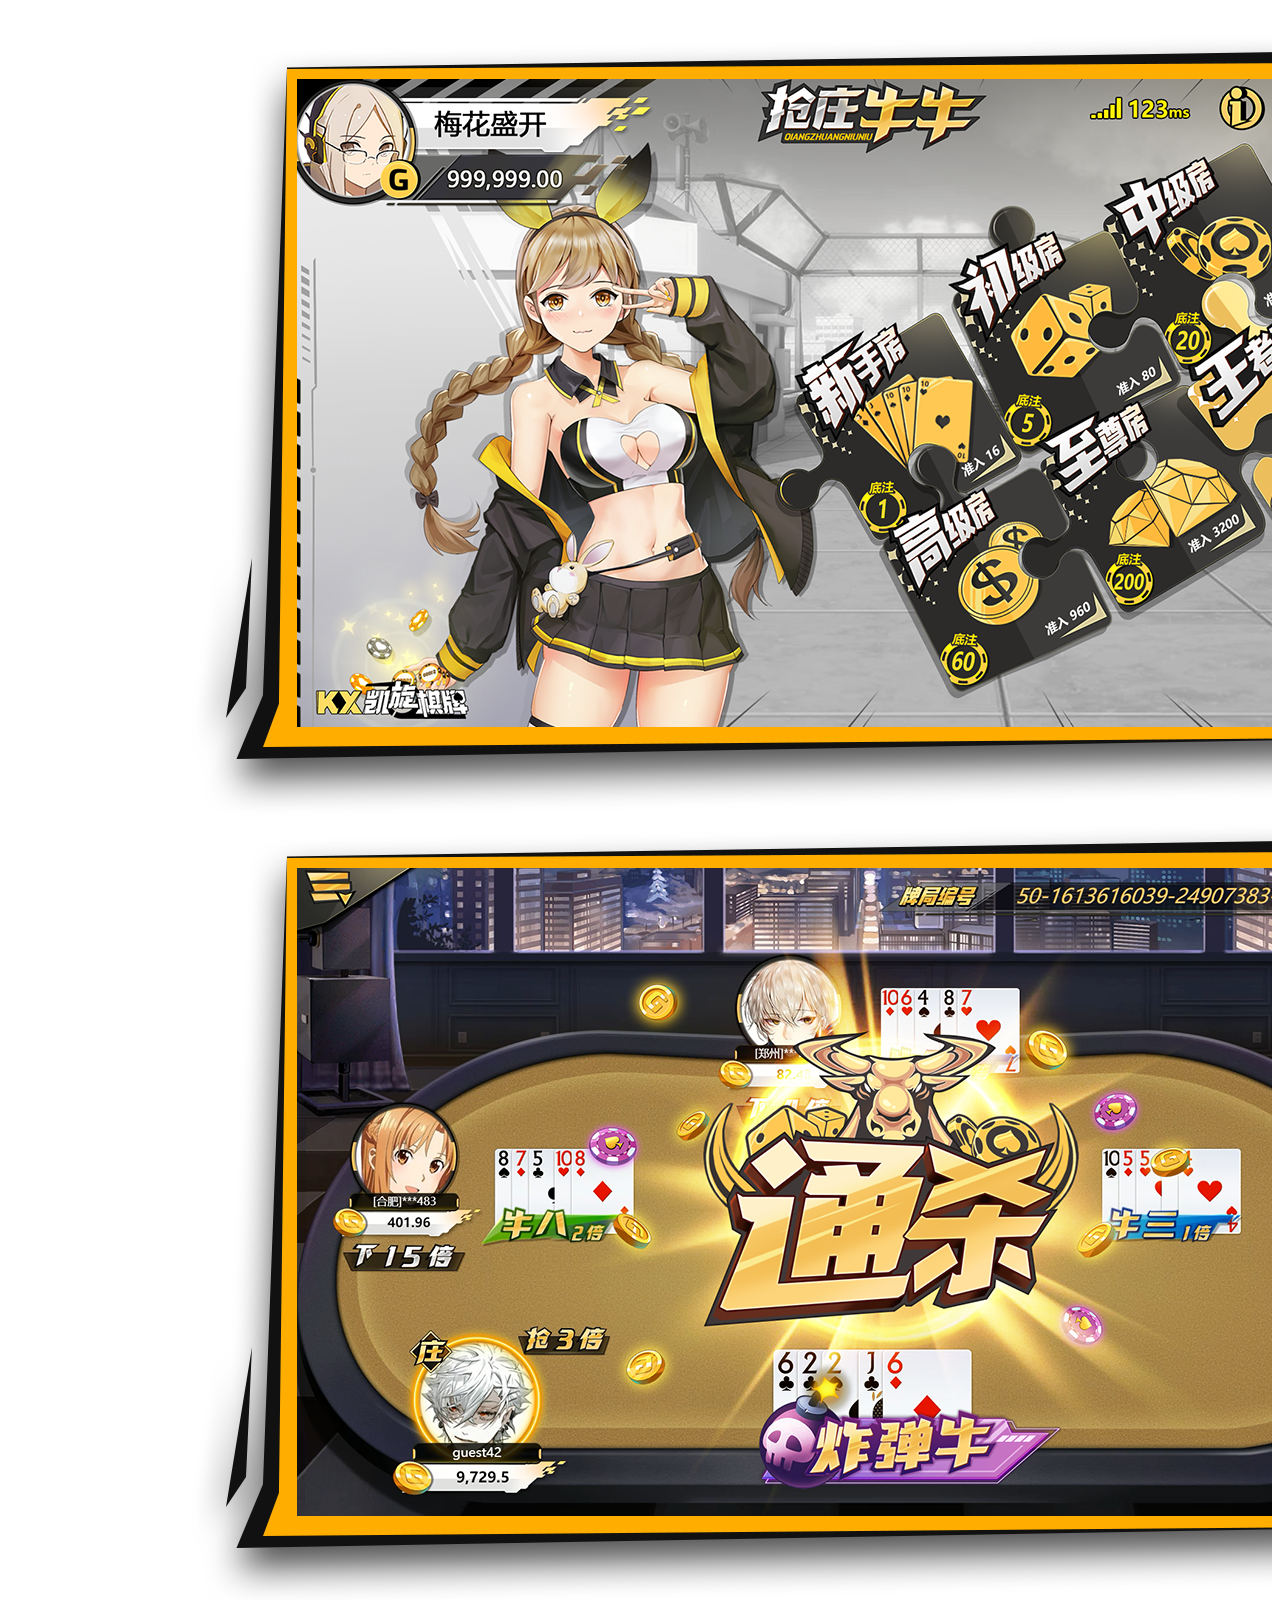
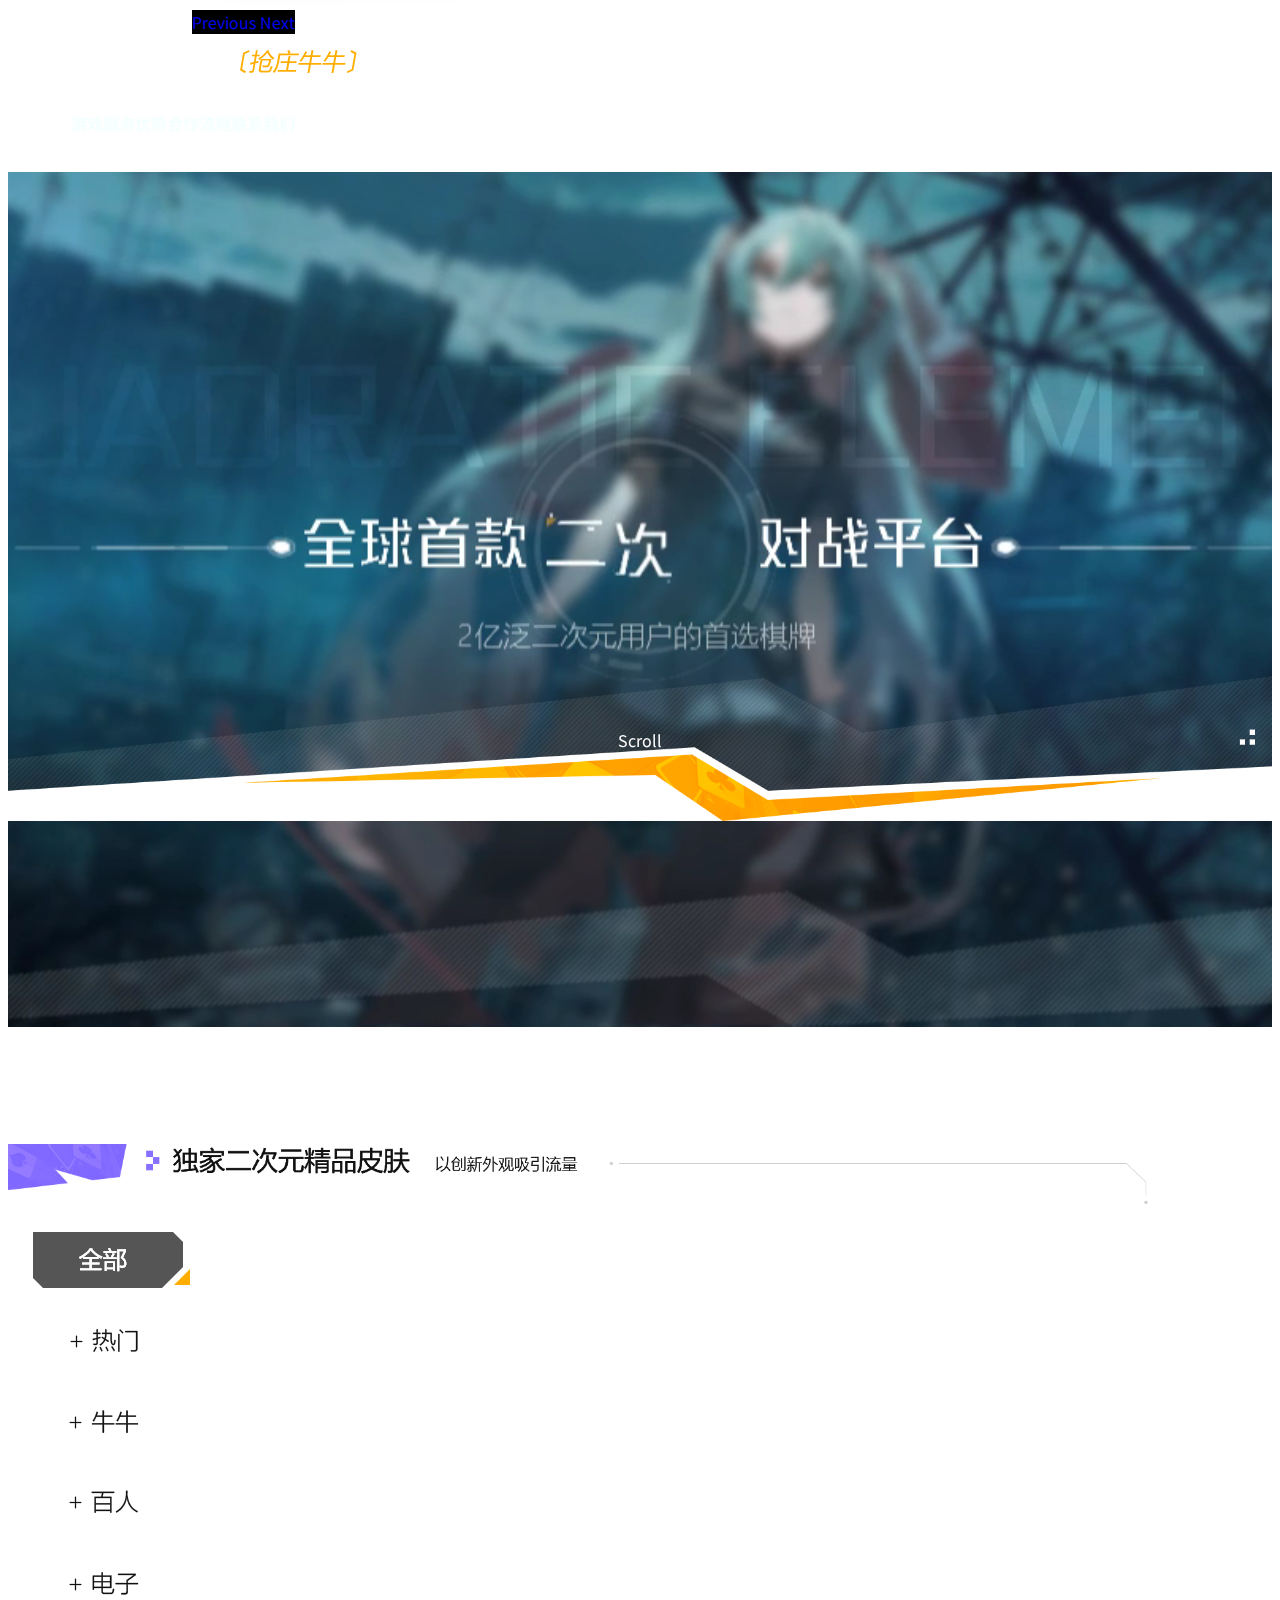
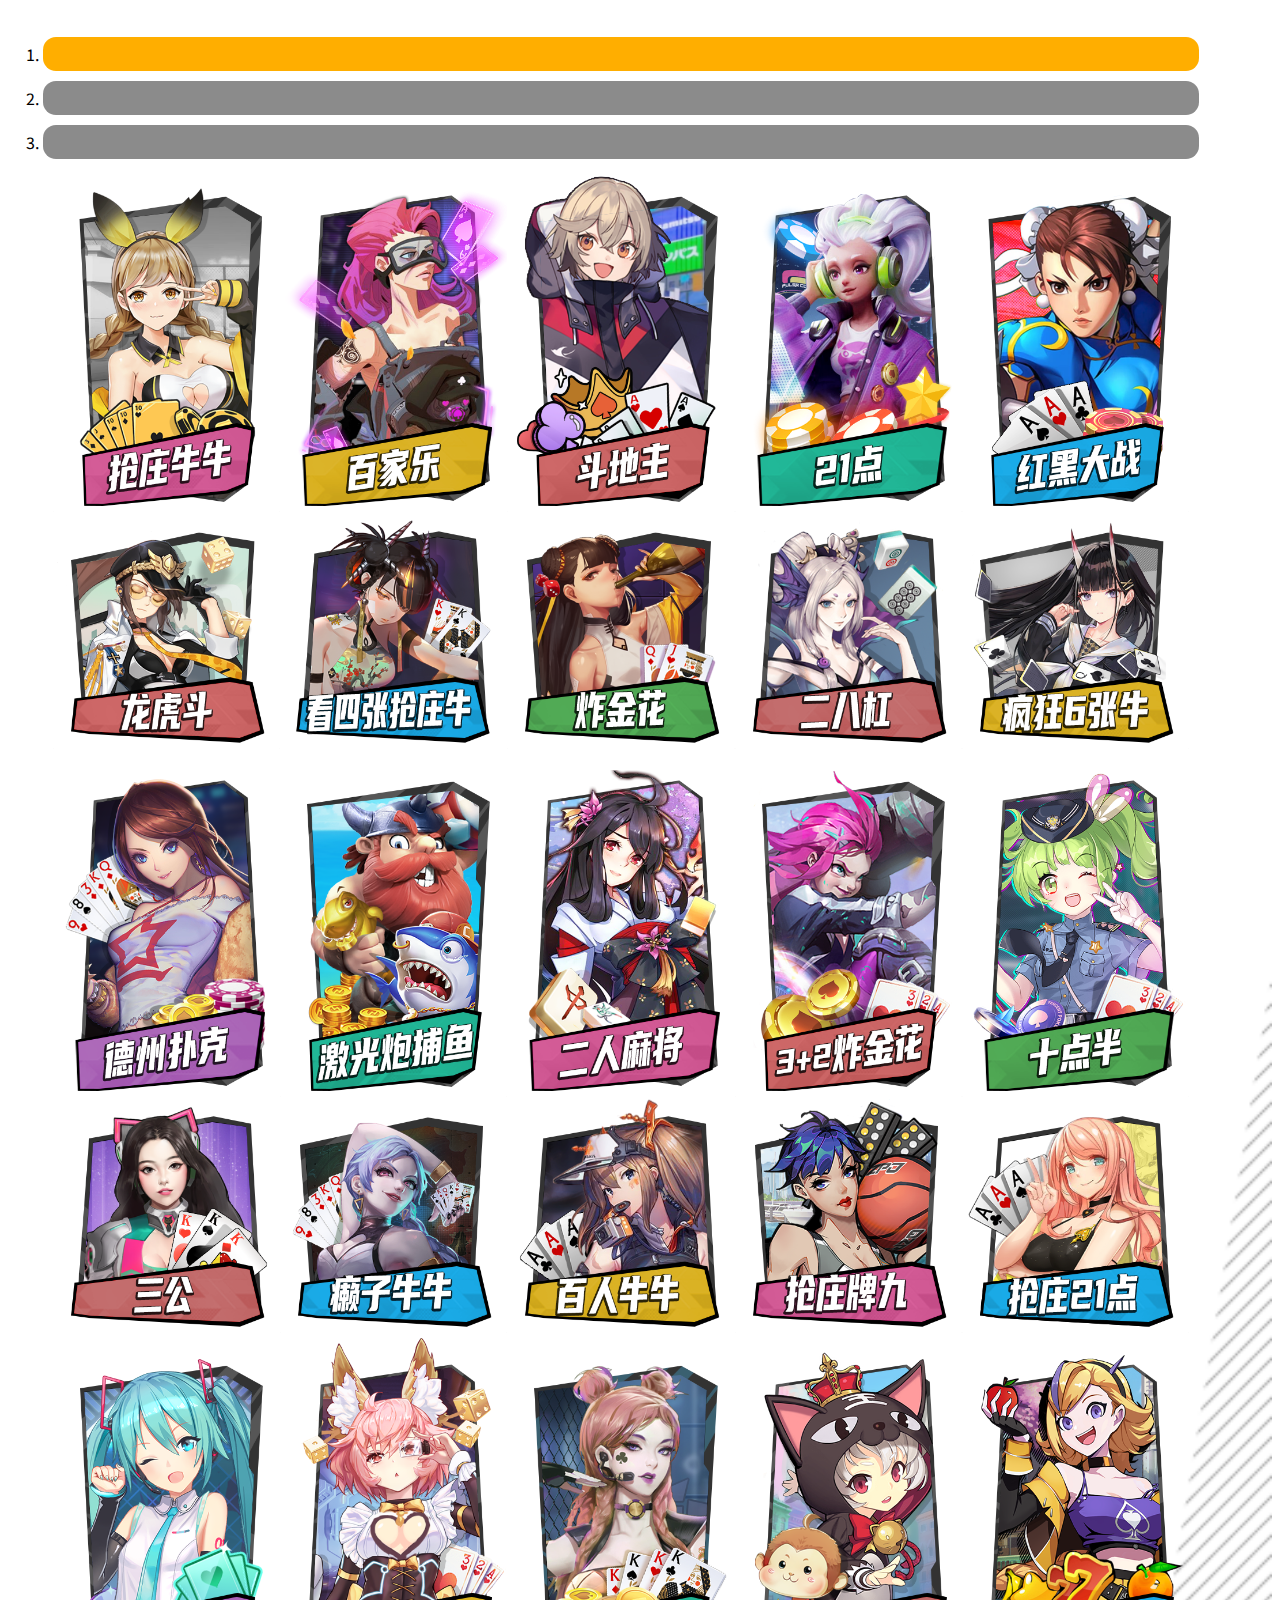
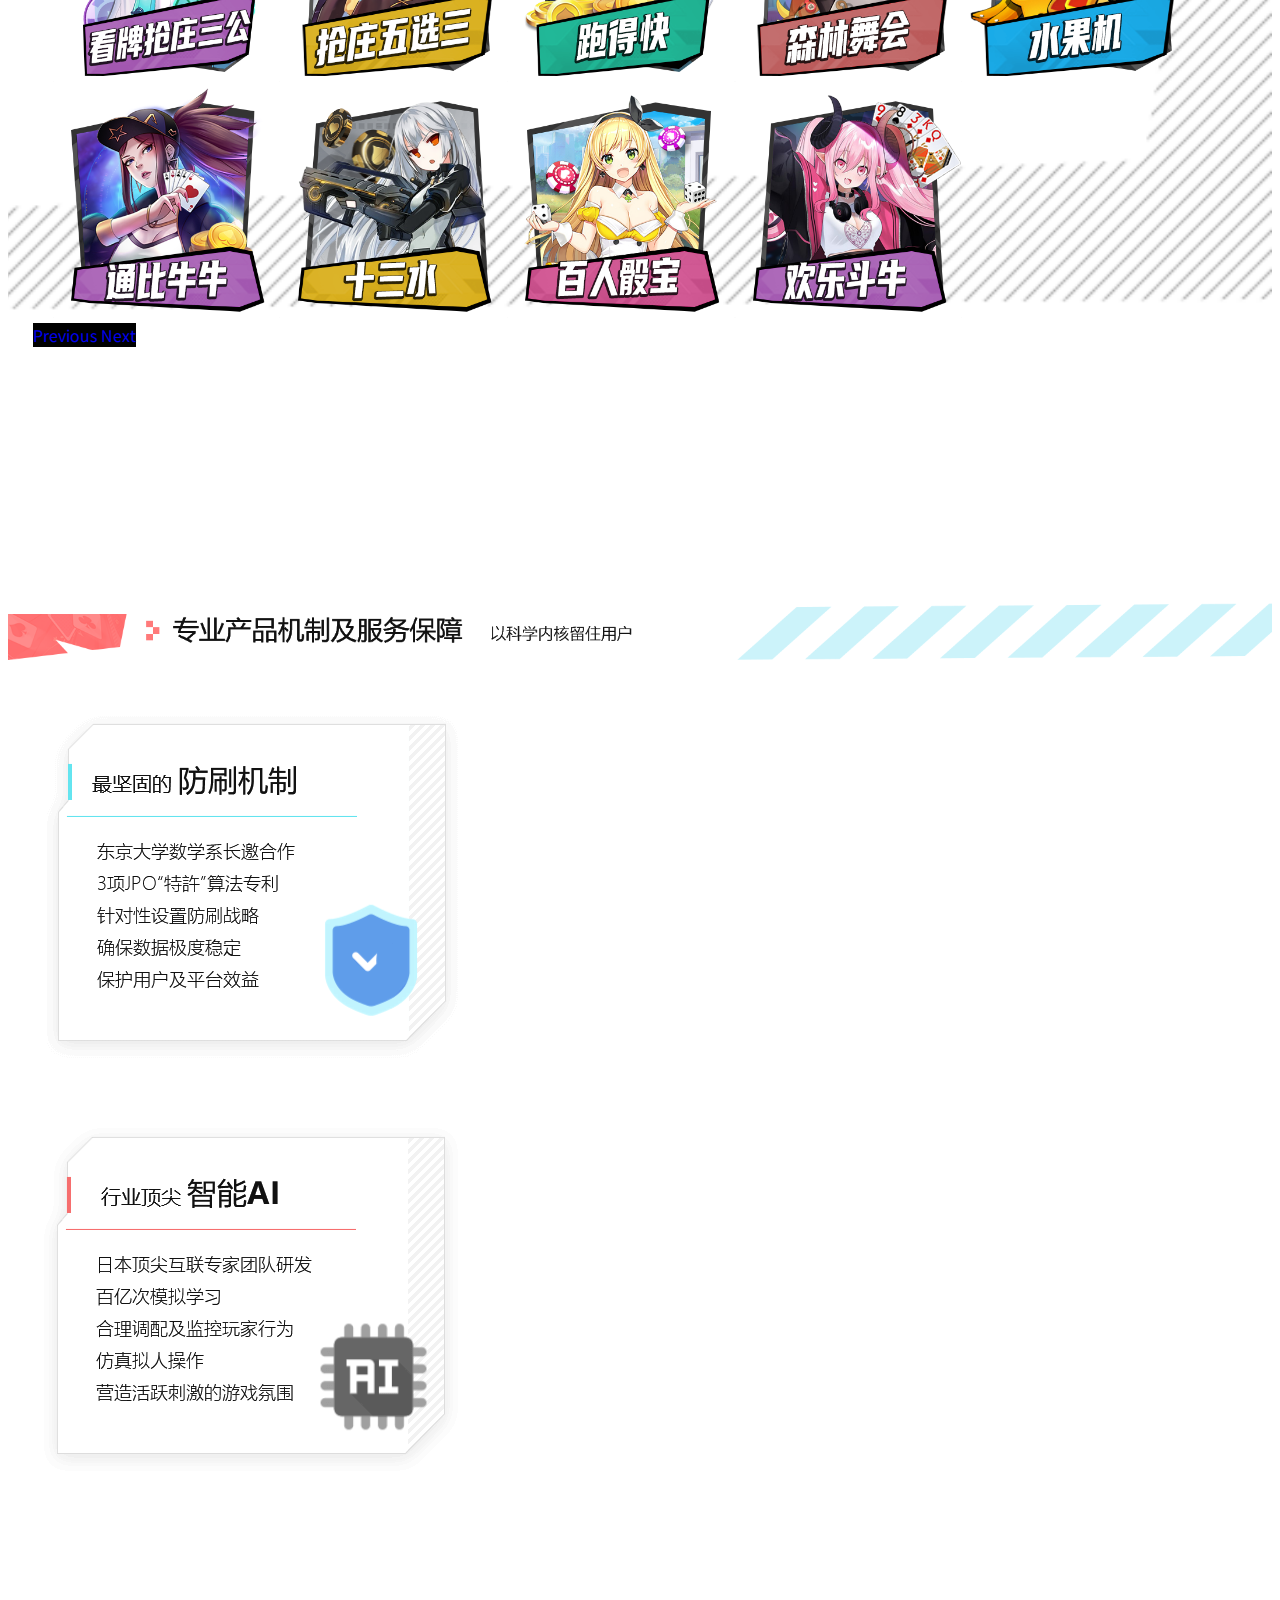
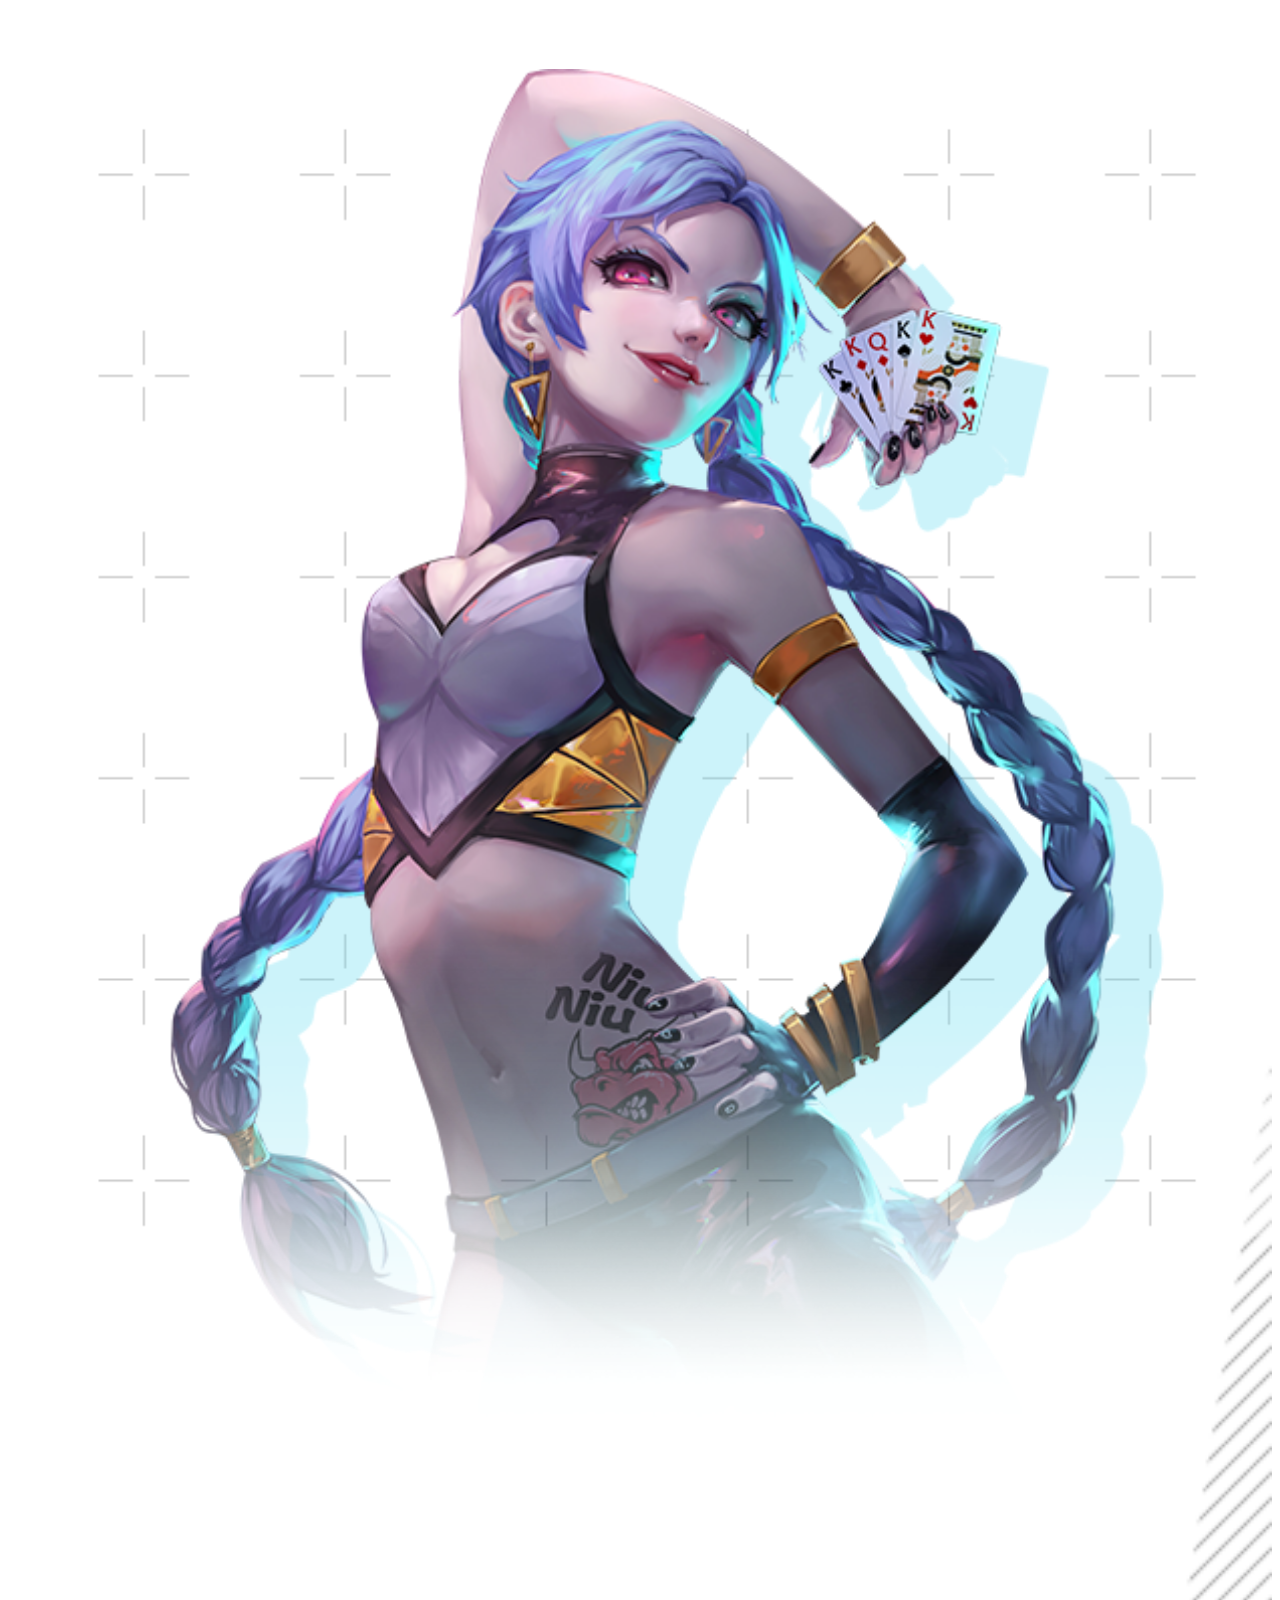
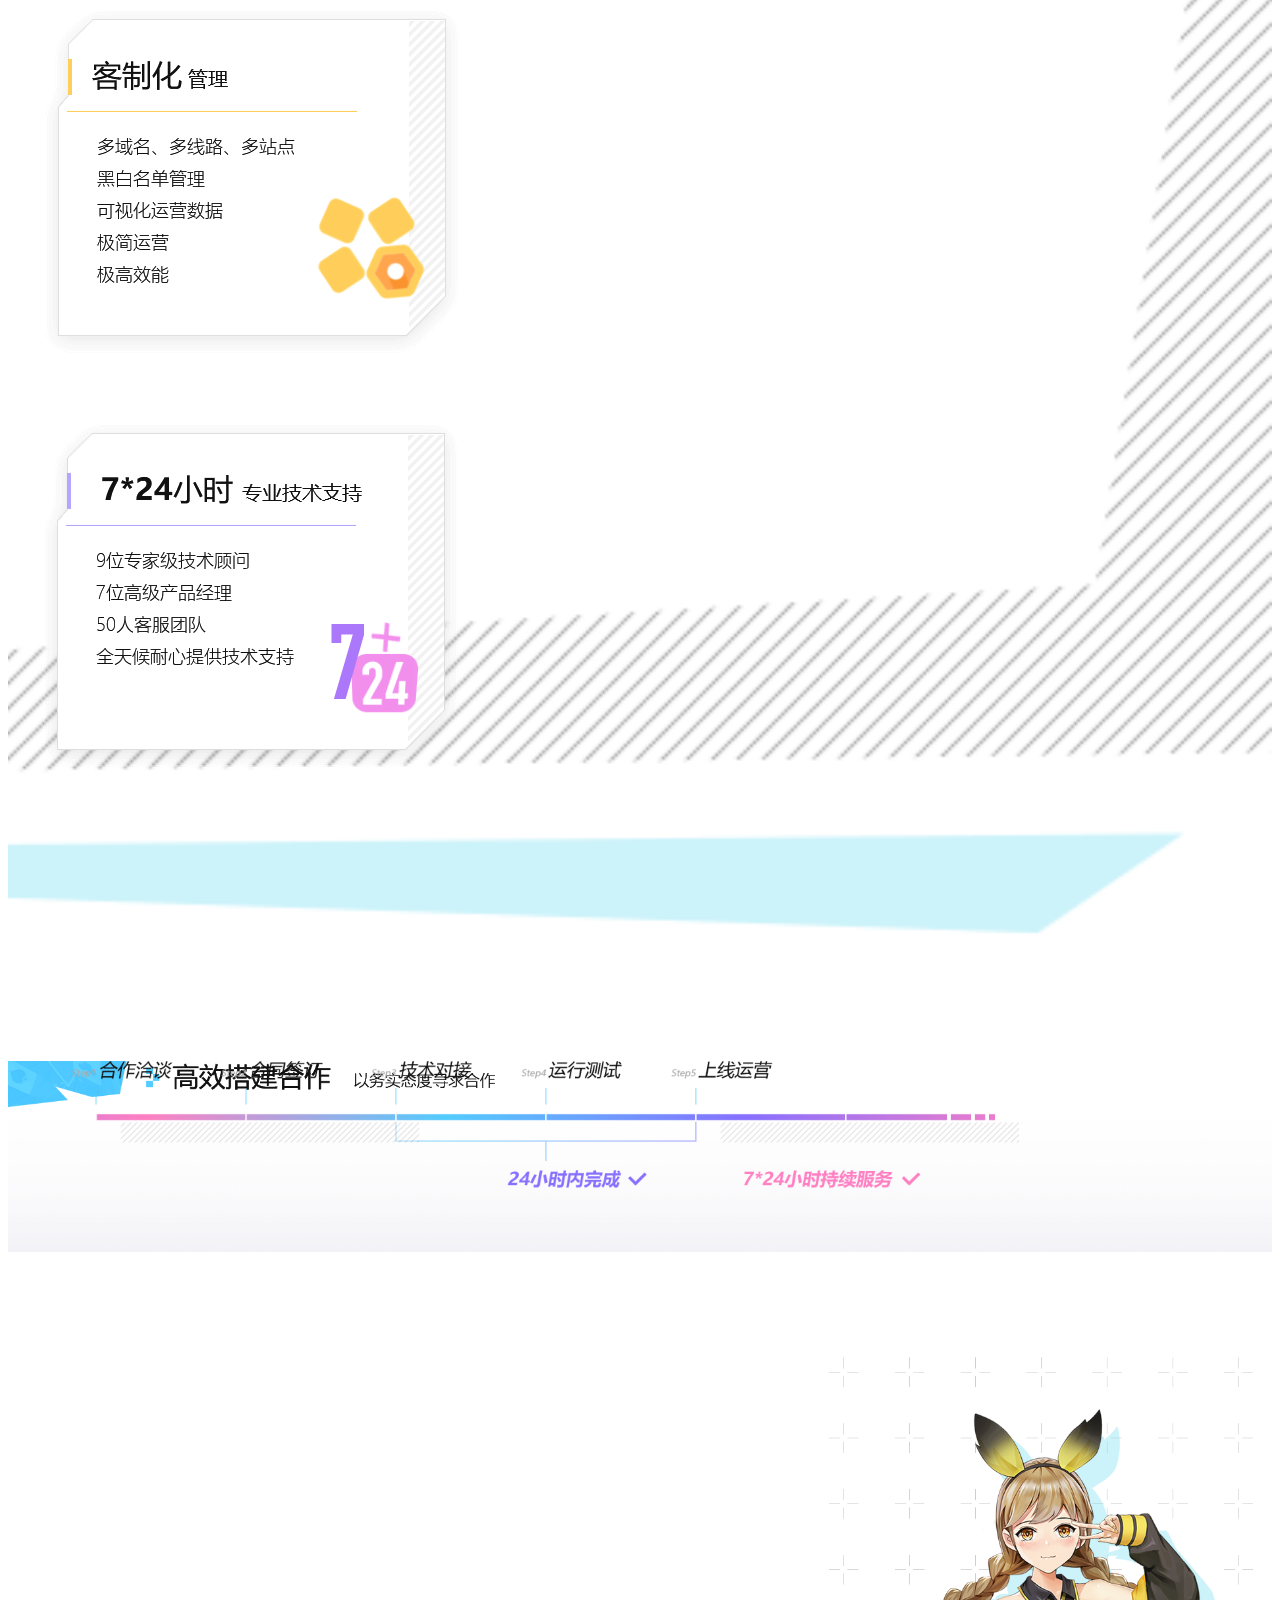
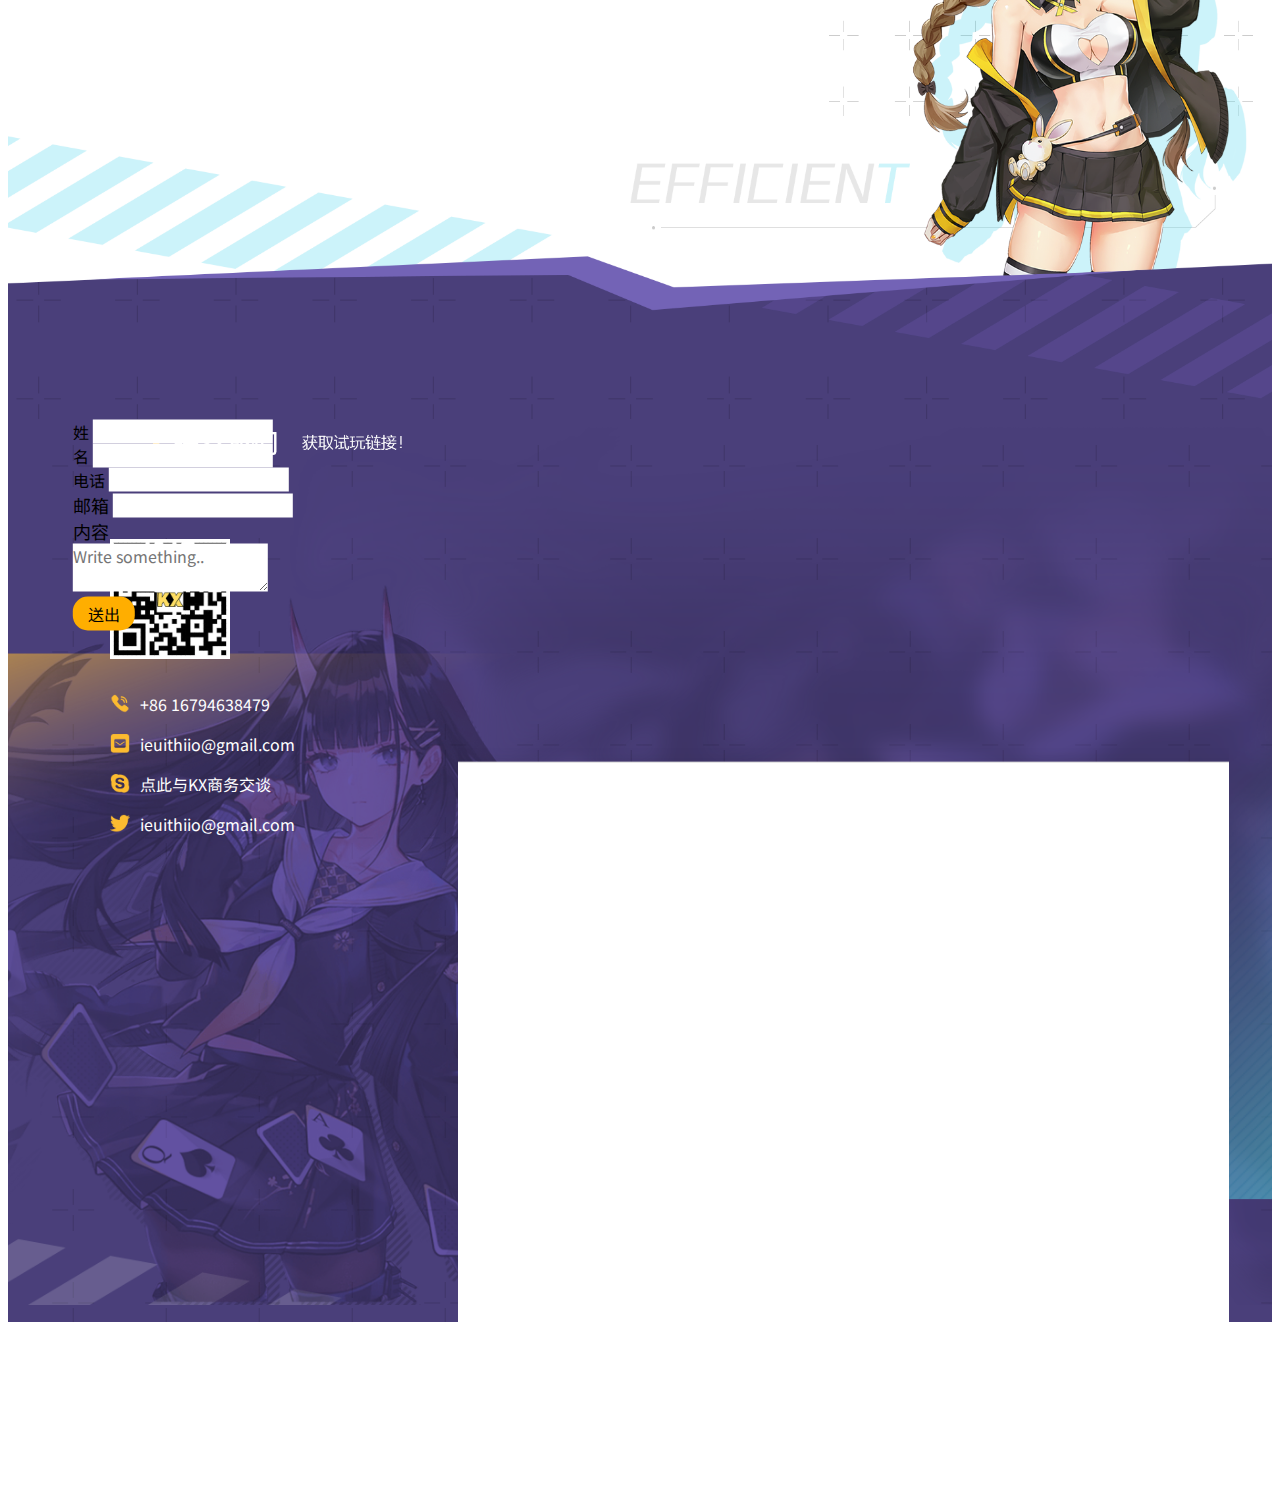
==== index.html @ e9b32542 "fix" ====
<!DOCTYPE html>
<html lang="UTF-8">
  <head>
    <meta charset="UTF-8" />
    <meta name="viewport" content="width=device-width, initial-scale=1.0" />
    <title>KX Gaming</title>

    <link rel="stylesheet" href="js/vegas/vegas.min.css" />
    <!-- <link rel="stylesheet" href="bootstrap/css/bootstrap.css"> -->
    <link rel="stylesheet" href="https://cdn.jsdelivr.net/npm/bootstrap@4.6.0/dist/css/bootstrap.min.css" integrity="sha384-B0vP5xmATw1+K9KRQjQERJvTumQW0nPEzvF6L/Z6nronJ3oUOFUFpCjEUQouq2+l" crossorigin="anonymous">
    <link rel="preconnect" href="https://fonts.gstatic.com" />
    <link
      href="https://fonts.googleapis.com/css2?family=Noto+Sans+SC:wght@100;300;400;500;700;900&display=swap"
      rel="stylesheet"
    />
    <link href="https://unpkg.com/aos@2.3.1/dist/aos.css" rel="stylesheet">
    <link
    rel="stylesheet"
    href="https://cdnjs.cloudflare.com/ajax/libs/animate.css/4.1.1/animate.min.css"
  />
  <!-- <link rel="stylesheet" href="dist/css/swiper-bundle.min.css"> -->
  <link rel="stylesheet" href="css/all.css" />
  <link rel="stylesheet" href="css/index.css" />
  </head>
  <body class="">
    <!-- Modal -->
<div class="modal fade" id="exampleModalCenter" tabindex="-1" role="dialog" aria-labelledby="exampleModalCenterTitle" aria-hidden="true">
  <div class="modal-dialog modal-dialog-centered" role="document">
    <div class="modal-content">
      <div class="modal-header">
        <button type="button" class="close" data-dismiss="modal" aria-label="Close">
          <span aria-hidden="true">&times;</span>
        </button>
      </div>
      <div class="modal-body">
        <div id="carouselExampleControls" class="carousel slide" data-ride="carousel">
          <div class="carousel-inner">
            <div class="carousel-item active">
              <img id="modal_f" class="d-block w-100" src="images/slider/cznn_f.png" alt="First slide">
            </div>
            <div class="carousel-item">
              <img id="modal_e" class="d-block w-100" src="images/slider/cznn_e.png" alt="Second slide">
            </div>
          </div>
          <a class="carousel-control-prev" href="#carouselExampleControls" role="button" data-slide="prev">
            <span class="carousel-control-prev-icon" aria-hidden="true"></span>
            <span class="sr-only">Previous</span>
          </a>
          <a class="carousel-control-next" href="#carouselExampleControls" role="button" data-slide="next">
            <span class="carousel-control-next-icon" aria-hidden="true"></span>
            <span class="sr-only">Next</span>
          </a>
        </div>
      </div>
      <div class="modal-footer">
        <a href="#"><img id="modal_n" src="images/slider/cznn_n.png" alt=""></a>
      </div>
    </div>
  </div>
</div>
    <main class="position-relative">
      <nav class="headnav position-absolute row ">
        <div class="logo col-5 col-sm-3 d-flex align-self-start">
          <img src="images/logo.svg" alt="" class="img_fluid" >
        </div>
        <div class="col "></div>
        <div class="navbar_menu col-7 col-lg-5  ">
          <div class=" navbar_m transition">
            <div class="bar bar1 transition"></div>
            <div class="bar bar2 transition"></div>
            <div class="bar bar3 transition"></div>
            <ul class="transition">
              <li id="mhome" class="one">
                <a class="list-tab linear" href="#"><span>主页</span></a>
              </li>
              <li id="mgames" class="two">
                <a class="list-tab linear" href="#games"
                  ><span>游戏</span></a
                >
              </li>
              <li id="mprofession" class="three">
                <a class="list-tab linear" href="#profession"
                  ><span>服务优势</span></a
                >
              </li>
              <li id="mefficient" class="four">
                <a class="list-tab linear" href="#efficient"
                  ><span>合作流程</span></a
                >
              </li>
              <li id="mcontact" class="five">
                <a class="list-tab linear" href="#contact"><span>联系我们</span></a>
              </li>
            </ul>
          </div>
          <div class="navbar_w ">
            <ul class="navbar row ">
              <li class="white col">
                <a href="#" class="top_btn">
                  <span class="white_space">主页</span>
                <div class="dot"></div>
                </a>
              </li>
              <li class="white col">
                <a href="#games" class="linear">
                  <span class="white_space">游戏</span>
                <div class="dot"></div>
                </a>
              </li>
              <li class="white col">
                <a href="#profession" class="linear">
                  <span class="white_space">服务优势</span>
                  <div class="dot"></div>
                </a>
              </li>
              <li class="white col">
                <a href="#efficient" class="linear">
                  <span class="white_space">合作流程</span>
                  <div class="dot"></div>
                </a>
              </li>
              <li class="white col">
                <a href="#contact" class="linear">
                <span class="white_space">联系我们</span>
                <div class="dot"></div>
                </a>
              </li>
            </ul>
          </div>
        </div>


      </nav>
      <section id="top" class="">
      <a href="#games" id="scroll" class="linear">
          <span></span>
          <span></span>
          <span></span>
          Scroll
        </a>
        <img src="images/top.png" class="top_cover  position-absolute"/>
      </section>

      <div class="wrapper">
        <section id="games">
          <div class="game_flex">
            <div class="headline ">
              <img src="images/headline01.png" alt="" class="img_fluid web" />
              <img src="images/headline01_m.png" alt="" class="img_fluid mobile" />
            </div>
            
            <div class="game_slider d-flex  ">
              <div class="aside  ">
                <ul id="objItem" class="tab d-flex">
                  <li class="tab_btn">
                    <button>
                      <img id="tab1" src="images/tab1_active.png" class="img_fluid"/>
                    </button>
                  </li>
                  <li class="tab_btn">
                    <button>
                      <img id="tab2" src="images/tab2.png" class="img_fluid"/>
                    </button>
                  </li>
                  <li class="tab_btn">
                    <button>
                      <img id="tab3" src="images/tab3.png" class="img_fluid"/>
                    </button>
                  </li>
                  <li class="tab_btn">
                    <button>
                      <img id="tab4" src="images/tab4.png" class="img_fluid"/>
                    </button>
                  </li>
                  <li class="tab_btn">
                    <button>
                      <img id="tab5" src="images/tab5.png" class="img_fluid"/>
                    </button>
                  </li>
                </ul>

              </div>
              <div id="ltab1" class=" slider swiper-container position-relative">
                <div id="carouselExampleIndicators" class="carousel slide" data-ride="carousel">
                  <ol class="carousel-indicators">
                    <li data-target="#carouselExampleIndicators" data-slide-to="0" class="active rounded-pill"></li>
                    <li data-target="#carouselExampleIndicators" data-slide-to="1" class="rounded-pill"></li>
                    <li data-target="#carouselExampleIndicators" data-slide-to="2" class="rounded-pill"></li>
                  </ol>
                  <div class="carousel-inner">
                    <div class="carousel-item active">
                      <ul class="all_1 slider_main">
                        <li class="swiper-slide slide_column">
                          <button id="cznn"  data-toggle="modal" data-target="#exampleModalCenter">
                            <img src="images/icon/cznn.png" alt="" class="img_fluid">
                          </button>
                          <button id="lh"  data-toggle="modal" data-target="#exampleModalCenter">
                            <img src="images/icon/lh.png" alt="" class="img_fluid">
                          </button>
                        </li>
                        <li class="swiper-slide slide_column">
                          <button id="bjl"  data-toggle="modal" data-target="#exampleModalCenter">
                            <img src="images/icon/bjl.png" alt="" class="img_fluid">
                          </button>
                          <button id="cz4n"  data-toggle="modal" data-target="#exampleModalCenter">
                            <img src="images/icon/cz4n.png" alt="" class="img_fluid">
                          </button>
                        </li>
                        <li class="swiper-slide slide_column">
                          <button id="ddj"  data-toggle="modal" data-target="#exampleModalCenter">
                            <img src="images/icon/ddj.png" alt="" class="img_fluid">
                          </button>
                          <button id="gflower"  data-toggle="modal" data-target="#exampleModalCenter">
                            <img src="images/icon/gflower.png" alt="" class="img_fluid">
                          </button>
                        </li>
                        <li class="swiper-slide slide_column">
                          <button id="21"  data-toggle="modal" data-target="#exampleModalCenter">
                            <img src="images/icon/21.png" alt="" class="img_fluid">
                          </button>
                          <button id="28"  data-toggle="modal" data-target="#exampleModalCenter">
                            <img src="images/icon/28.png" alt="" class="img_fluid">
                          </button>
                        </li>
                        <li class="swiper-slide slide_column">
                          <button id="redblack"  data-toggle="modal" data-target="#exampleModalCenter">
                            <img src="images/icon/redblack.png" alt="" class="img_fluid">
                          </button>
                          <button id="qz6n_s"  data-toggle="modal" data-target="#exampleModalCenter">
                            <img src="images/icon/qz6n_s.png" alt="" class="img_fluid">
                          </button>
                        </li>
                      </ul>
                    </div>
                    <div class="carousel-item">
                      <ul class="all_2 slider_main">
                        <li class="swiper-slide slide_column">
                          <button id="pocker"  data-toggle="modal" data-target="#exampleModalCenter">
                            <img src="images/icon/pocker.png" alt="" class="img_fluid">
                          </button>
                          <button id="sang"  data-toggle="modal" data-target="#exampleModalCenter">
                            <img src="images/icon/sang.png" alt="" class="img_fluid">
                          </button>
                        </li>
                        <li class="swiper-slide slide_column">
                          <button id="fish"  data-toggle="modal" data-target="#exampleModalCenter">
                            <img src="images/icon/fish.png" alt="" class="img_fluid">
                          </button>
                          <button id="lznn_s"  data-toggle="modal" data-target="#exampleModalCenter">
                            <img src="images/icon/lznn_s.png" alt="" class="img_fluid">
                          </button>
                        </li>
                        <li class="swiper-slide slide_column">
                          <button id="mj"  data-toggle="modal" data-target="#exampleModalCenter">
                            <img src="images/icon/mj.png" alt="" class="img_fluid">
                          </button>
                          <button id="bnnn"  data-toggle="modal" data-target="#exampleModalCenter">
                            <img src="images/icon/bnnn.png" alt="" class="img_fluid">
                          </button>
                        </li>
                        <li class="swiper-slide slide_column">
                          <button id="32gflower"  data-toggle="modal" data-target="#exampleModalCenter">
                            <img src="images/icon/32gflower.png" alt="" class="img_fluid">
                          </button>
                          <button id="cz9_s"  data-toggle="modal" data-target="#exampleModalCenter">
                            <img src="images/icon/cz9_s.png" alt="" class="img_fluid">
                          </button>
                        </li>
                        <li class="swiper-slide slide_column">
                          <button id="10"  data-toggle="modal" data-target="#exampleModalCenter">
                            <img src="images/icon/10.png" alt="" class="img_fluid">
                          </button>
                          <button id="cz21_s"  data-toggle="modal" data-target="#exampleModalCenter">
                            <img src="images/icon/cz21_s.png" alt="" class="img_fluid">
                          </button>
                        </li>
                      </ul>
                    </div>
                    <div class="carousel-item">
                      <ul class="all_3 slider_main">
                        <li class="swiper-slide slide_column">
                          <button id="cz3g"  data-toggle="modal" data-target="#exampleModalCenter">
                            <img src="images/icon/cz3g.png" alt="" class="img_fluid">
                          </button>
                          <button id="tbnn"  data-toggle="modal" data-target="#exampleModalCenter">
                            <img src="images/icon/tbnn.png" alt="" class="img_fluid">
                          </button>
                        </li>
                        <li class="swiper-slide slide_column">
                          <button id="cz53"  data-toggle="modal" data-target="#exampleModalCenter">
                            <img src="images/icon/cz53.png" alt="" class="img_fluid">
                          </button>
                          <button id="13"  data-toggle="modal" data-target="#exampleModalCenter">
                            <img src="images/icon/13.png" alt="" class="img_fluid">
                          </button>
                        </li>
                        <li class="swiper-slide slide_column">
                          <button id="run"  data-toggle="modal" data-target="#exampleModalCenter">
                            <img src="images/icon/run.png" alt="" class="img_fluid">
                          </button>
                          <button id="bnsb"  data-toggle="modal" data-target="#exampleModalCenter">
                            <img src="images/icon/bnsb.png" alt="" class="img_fluid">
                          </button>
                        </li>
                        <li class="swiper-slide slide_column">
                          <button id="dance"  data-toggle="modal" data-target="#exampleModalCenter">
                            <img src="images/icon/dance.png" alt="" class="img_fluid">
                          </button>
                          <button id="hldn_s"  data-toggle="modal" data-target="#exampleModalCenter">
                            <img src="images/icon/hldn_s.png" alt="" class="img_fluid">
                          </button>
                        </li>
                        <li class="swiper-slide slide_column">
                          <button id="fruit"  data-toggle="modal" data-target="#exampleModalCenter">
                            <img src="images/icon/fruit.png" alt="" class="img_fluid">
                          </button>
                        </li>
                      </ul>
                    </div>
                  </div>
                  <a class="carousel-control-prev" href="#carouselExampleIndicators" role="button" data-slide="prev">
                    <span class="carousel-control-prev-icon" aria-hidden="true"></span>
                    <span class="sr-only">Previous</span>
                  </a>
                  <a class="carousel-control-next" href="#carouselExampleIndicators" role="button" data-slide="next">
                    <span class="carousel-control-next-icon" aria-hidden="true"></span>
                    <span class="sr-only">Next</span>
                  </a>
                </div>

                <div class="pagination"></div>
              </div>
              <div id="ltab2" style="display: none;" class=" slider swiper-container position-relative">
                <div id="carouselExampleIndicators2" class="carousel slide" data-ride="carousel">
                  <ol class="carousel-indicators">
                    <li data-target="#carouselExampleIndicators2" data-slide-to="0" class="active rounded-pill"></li>
                    <li data-target="#carouselExampleIndicators2" data-slide-to="1" class="rounded-pill"></li>
                  </ol>
                  <div class="carousel-inner">
                    <div class="carousel-item active">
                      <ul class="all_1 slider_main">
                        <li class="swiper-slide slide_column">
                          <button id="cznn"  data-toggle="modal" data-target="#exampleModalCenter">
                            <img src="images/icon/cznn.png" alt="" class="img_fluid">
                          </button>
                          <button id="lh"  data-toggle="modal" data-target="#exampleModalCenter">
                            <img src="images/icon/lh.png" alt="" class="img_fluid">
                          </button>
                        </li>
                        <li class="swiper-slide slide_column">
                          <button id="bjl"  data-toggle="modal" data-target="#exampleModalCenter">
                            <img src="images/icon/bjl.png" alt="" class="img_fluid">
                          </button>
                          <button id="cz4n"  data-toggle="modal" data-target="#exampleModalCenter">
                            <img src="images/icon/cz4n.png" alt="" class="img_fluid">
                          </button>
                        </li>
                        <li class="swiper-slide slide_column">
                          <button id="ddj"  data-toggle="modal" data-target="#exampleModalCenter">
                            <img src="images/icon/ddj.png" alt="" class="img_fluid">
                          </button>
                          <button id="gflower"  data-toggle="modal" data-target="#exampleModalCenter">
                            <img src="images/icon/gflower.png" alt="" class="img_fluid">
                          </button>
                        </li>
                        <li class="swiper-slide slide_column">
                          <button id="21"  data-toggle="modal" data-target="#exampleModalCenter">
                            <img src="images/icon/21.png" alt="" class="img_fluid">
                          </button>
                          <button id="28"  data-toggle="modal" data-target="#exampleModalCenter">
                            <img src="images/icon/28.png" alt="" class="img_fluid">
                          </button>
                        </li>
                        <li class="swiper-slide slide_column">
                          <button id="redblack"  data-toggle="modal" data-target="#exampleModalCenter">
                            <img src="images/icon/redblack.png" alt="" class="img_fluid">
                          </button>
                          <button id="qz6n_s"  data-toggle="modal" data-target="#exampleModalCenter">
                            <img src="images/icon/qz6n_s.png" alt="" class="img_fluid">
                          </button>
                        </li>
                      </ul>
                    </div>
                    <div class="carousel-item">
                      <ul class="all_2 slider_main">
                        <li class="swiper-slide slide_column">
                          <button id="pocker"  data-toggle="modal" data-target="#exampleModalCenter">
                            <img src="images/icon/pocker.png" alt="" class="img_fluid">
                          </button>
                          <button id="sang"  data-toggle="modal" data-target="#exampleModalCenter">
                            <img src="images/icon/sang.png" alt="" class="img_fluid">
                          </button>
                        </li>
                        <li class="swiper-slide slide_column">
                          <button id="cz9"  data-toggle="modal" data-target="#exampleModalCenter">
                            <img src="images/icon/cz9.png" alt="" class="img_fluid">
                          </button>
                          <button id="bnsb"  data-toggle="modal" data-target="#exampleModalCenter">
                            <img src="images/icon/bnsb.png" alt="" class="img_fluid">
                          </button>
                        </li>
                        <li class="swiper-slide slide_column">
                          <button id="cz21"  data-toggle="modal" data-target="#exampleModalCenter">
                            <img src="images/icon/cz21.png" alt="" class="img_fluid">
                          </button>
                          <div>
                            <img src="images/icon/x_s.png" alt="" class="img_fluid">
                          </div>
                        </li>
                        <li class="swiper-slide slide_column">
                          <div>
                            <img src="images/icon/x.png" alt="" class="img_fluid">
                          </div>
                          <div>
                            <img src="images/icon/x_s.png" alt="" class="img_fluid">
                          </div>
                        </li>
                        <li class="swiper-slide slide_column">
                          <div>
                            <img src="images/icon/x.png" alt="" class="img_fluid">
                          </div>
                          <div>
                            <img src="images/icon/x_s.png" alt="" class="img_fluid">
                          </div>
                        </li>
                      </ul>
                    </div>
                  </div>
                  <a class="carousel-control-prev" href="#carouselExampleIndicators2" role="button" data-slide="prev">
                    <span class="carousel-control-prev-icon" aria-hidden="true"></span>
                    <span class="sr-only">Previous</span>
                  </a>
                  <a class="carousel-control-next" href="#carouselExampleIndicators2" role="button" data-slide="next">
                    <span class="carousel-control-next-icon" aria-hidden="true"></span>
                    <span class="sr-only">Next</span>
                  </a>
                </div>

                <div class="pagination"></div>
              </div>
              <div id="ltab3" style="display: none;" class=" slider swiper-container position-relative">
                <div id="carouselExampleIndicators3" class="carousel slide" data-ride="carousel">
                  <ol class="carousel-indicators">
                    <li data-target="#carouselExampleIndicators3" data-slide-to="0" class="active rounded-pill"></li>
                  </ol>
                  <div class="carousel-inner">
                    <div class="carousel-item active">
                      <ul class="all_1 slider_main">
                        <li class="swiper-slide slide_column">
                          <button id="cznn"  data-toggle="modal" data-target="#exampleModalCenter">
                            <img src="images/icon/cznn.png" alt="" class="img_fluid">
                          </button>
                          <button id="cz4n"  data-toggle="modal" data-target="#exampleModalCenter">
                            <img src="images/icon/cz4n.png" alt="" class="img_fluid">
                          </button>
                        </li>
                        <li class="swiper-slide slide_column">
                          <button id="qz6n"  data-toggle="modal" data-target="#exampleModalCenter">
                            <img src="images/icon/qz6n.png" alt="" class="img_fluid">
                          </button>
                          <button id="bnnn"  data-toggle="modal" data-target="#exampleModalCenter">
                            <img src="images/icon/bnnn.png" alt="" class="img_fluid">
                          </button>
                        </li>
                        <li class="swiper-slide slide_column">
                          <button id="lznn"  data-toggle="modal" data-target="#exampleModalCenter">
                            <img src="images/icon/lznn.png" alt="" class="img_fluid">
                          </button>
                          <button id="tbnn"  data-toggle="modal" data-target="#exampleModalCenter">
                            <img src="images/icon/tbnn.png" alt="" class="img_fluid">
                          </button>
                        </li>
                        <li class="swiper-slide slide_column">
                          <div>
                            <img src="images/icon/x.png" alt="" class="img_fluid">
                          </div>
                          <button id="hldn_s"  data-toggle="modal" data-target="#exampleModalCenter">
                            <img src="images/icon/hldn_s.png" alt="" class="img_fluid">
                          </button>
                        </li>
                        <li class="swiper-slide slide_column">
                          <div>
                            <img src="images/icon/x.png" alt="" class="img_fluid">
                          </div>
                          <div>
                            <img src="images/icon/x_s.png" alt="" class="img_fluid">
                          </div>
                        </li>
                      </ul>
                    </div>
                  </div>
                  <a class="carousel-control-prev" href="#carouselExampleIndicators3" role="button" data-slide="prev">
                    <span class="carousel-control-prev-icon" aria-hidden="true"></span>
                    <span class="sr-only">Previous</span>
                  </a>
                  <a class="carousel-control-next" href="#carouselExampleIndicators3" role="button" data-slide="next">
                    <span class="carousel-control-next-icon" aria-hidden="true"></span>
                    <span class="sr-only">Next</span>
                  </a>
                </div>

                <div class="pagination"></div>
              </div>
              <div id="ltab4" style="display: none;" class=" slider swiper-container position-relative">
                <div id="carouselExampleIndicators4" class="carousel slide" data-ride="carousel">
                  <ol class="carousel-indicators">
                    <li data-target="#carouselExampleIndicators4" data-slide-to="0" class="active rounded-pill"></li>
                  </ol>
                  <div class="carousel-inner">
                    <div class="carousel-item active">
                      <ul class="all_1 slider_main">
                        <li class="swiper-slide slide_column">
                          <button id="bjl"  data-toggle="modal" data-target="#exampleModalCenter">
                            <img src="images/icon/bjl.png" alt="" class="img_fluid">
                          </button>
                          <button id="lh"  data-toggle="modal" data-target="#exampleModalCenter">
                            <img src="images/icon/lh.png" alt="" class="img_fluid">
                          </button>
                        </li>
                        <li class="swiper-slide slide_column">
                          <button id="redblack"  data-toggle="modal" data-target="#exampleModalCenter">
                            <img src="images/icon/redblack.png" alt="" class="img_fluid">
                          </button>
                          <button id="bnnn"  data-toggle="modal" data-target="#exampleModalCenter">
                            <img src="images/icon/bnnn.png" alt="" class="img_fluid">
                          </button>
                        </li>
                        <li class="swiper-slide slide_column">
                          <button id="dance"  data-toggle="modal" data-target="#exampleModalCenter">
                            <img src="images/icon/dance.png" alt="" class="img_fluid">
                          </button>
                          <button id="bnsb"  data-toggle="modal" data-target="#exampleModalCenter">
                            <img src="images/icon/bnsb.png" alt="" class="img_fluid">
                          </button>
                        </li>
                        <li class="swiper-slide slide_column">
                          <div>
                            <img src="images/icon/x.png" alt="" class="img_fluid">
                          </div>
                          <button id="hldn_s"  data-toggle="modal" data-target="#exampleModalCenter">
                            <img src="images/icon/hldn_s.png" alt="" class="img_fluid">
                          </button>
                        </li>
                        <li class="swiper-slide slide_column">
                          <div>
                            <img src="images/icon/x.png" alt="" class="img_fluid">
                          </div>
                          <div>
                            <img src="images/icon/x_s.png" alt="" class="img_fluid">
                          </div>
                        </li>
                      </ul>
                    </div>
                  </div>
                  <a class="carousel-control-prev" href="#carouselExampleIndicators4" role="button" data-slide="prev">
                    <span class="carousel-control-prev-icon" aria-hidden="true"></span>
                    <span class="sr-only">Previous</span>
                  </a>
                  <a class="carousel-control-next" href="#carouselExampleIndicators4" role="button" data-slide="next">
                    <span class="carousel-control-next-icon" aria-hidden="true"></span>
                    <span class="sr-only">Next</span>
                  </a>
                </div>

                <div class="pagination"></div>
              </div>
              <div id="ltab5" style="display: none;" class=" slider swiper-container position-relative">
                <div id="carouselExampleIndicators5" class="carousel slide" data-ride="carousel">
                  <ol class="carousel-indicators">
                    <li data-target="#carouselExampleIndicators5" data-slide-to="0" class="active rounded-pill"></li>
                  </ol>
                  <div class="carousel-inner">
                    <div class="carousel-item active">
                      <ul class="all_1 slider_main">
                        <li class="swiper-slide slide_column">
                          <button id="fish"  data-toggle="modal" data-target="#exampleModalCenter">
                            <img src="images/icon/fish.png" alt="" class="img_fluid">
                          </button>
                          <button id="fruit_s"  data-toggle="modal" data-target="#exampleModalCenter">
                            <img src="images/icon/fruit_s.png" alt="" class="img_fluid">
                          </button>
                        </li>
                        <li class="swiper-slide slide_column">
                          <div>
                            <img src="images/icon/x.png" alt="" class="img_fluid">
                          </div>
                          <div>
                            <img src="images/icon/x_s.png" alt="" class="img_fluid">
                          </div>
                        </li>
                        <li class="swiper-slide slide_column">
                          <div>
                            <img src="images/icon/x.png" alt="" class="img_fluid">
                          </div>
                          <div>
                            <img src="images/icon/x_s.png" alt="" class="img_fluid">
                          </div>
                        </li>
                        <li class="swiper-slide slide_column">
                          <div>
                            <img src="images/icon/x.png" alt="" class="img_fluid">
                          </div>
                          <div>
                            <img src="images/icon/x_s.png" alt="" class="img_fluid">
                          </div>
                        </li>
                        <li class="swiper-slide slide_column">
                          <div>
                            <img src="images/icon/x.png" alt="" class="img_fluid">
                          </div>
                          <div>
                            <img src="images/icon/x_s.png" alt="" class="img_fluid">
                          </div>
                        </li>
                      </ul>
                    </div>
                  </div>
                  <a class="carousel-control-prev" href="#carouselExampleIndicators5" role="button" data-slide="prev">
                    <span class="carousel-control-prev-icon" aria-hidden="true"></span>
                    <span class="sr-only">Previous</span>
                  </a>
                  <a class="carousel-control-next" href="#carouselExampleIndicators5" role="button" data-slide="next">
                    <span class="carousel-control-next-icon" aria-hidden="true"></span>
                    <span class="sr-only">Next</span>
                  </a>
                </div>

                <div class="pagination"></div>
              </div> 
        </section>
        <div class="breakTime"></div>
        <section id="profession">
          <div class="profession_flex ">
            <div class="headline ">
              <img src="images/headline02.png" alt="" class="img_fluid web" />
              <img src="images/headline02_m.png" alt="" class="img_fluid mobile" />
            </div>
            <div class="profession_box d-flex row">
              <div class=" d-flex block_left col-6 col-lg-4">
                <div class="block1 block ">
                  <div class="b_content position-absolute">
                    <h5 class="b_title  white_space">
                      最坚固的 
                      <span class="font2 white_space"> 防刷机制</span>
                    </h5>
                    <ul class="b_text font5">
                      <li >东京大学数学系长邀合作</li>
                      <li>3项JPO“特許”算法专利</li>
                      <li>针对性设置防刷战略</li>
                      <li>确保数据极度稳定</li>
                      <li>保护用户及平台效益</li>
                    </ul>
                  </div>
                  <img src="images/block1.png" alt="" class="img_fluid">  
                </div>
                <div class="block2 block" >
                  <div class="b_content position-absolute">
                    <h5 class="b_title  white_space">
                      <span class="font2 white_space"> 客制化</span> 管理
                    </h5>
                    <ul class="b_text font5">
                      <li >多域名、多线路、多站点 </li>
                      <li>黑白名单管理 </li>
                      <li>可视化运营数据 </li>
                      <li>极简运营 </li>
                      <li>极高效能</li>
                    </ul>
                  </div>
                  <img src="images/block2.png" alt="" class="img_fluid">  
                </div>
              </div>
              <div class="girl col-6 col-lg-4 web">
                <img src="images/girl.png" alt="" class="img_fit " >
              </div>

              <div class=" d-flex block_right col-6 col-lg-4">
                <div class="block3 block" >
                  <div class="b_content position-absolute">
                    <h5 class="b_title  white_space">
                      行业顶尖  
                      <span class="font2 white_space"> 智能AI</span>
                    </h5>
                    <ul class="b_text font5">
                      <li>日本顶尖互联专家团队研发</li>
                      <li>百亿次模拟学习</li>
                      <li>合理调配及监控玩家行为 </li>
                      <li>仿真拟人操作</li>
                      <li>营造活跃刺激的游戏氛围</li>
                    </ul>
                  </div>
                  <img src="images/block3.png" alt="" class="img_fluid">  
                </div>
                <div class="block4 block" >
                  <div class="b_content position-absolute">
                    <h5 class="b_title  white_space">
                      <span class="font2 white_space"> 7*24小时</span> 专业技术支持
                    </h5>
                    <ul class="b_text font5">
                      <li > 9位专家级技术顾问 </li>
                      <li>7位高级产品经理 </li>
                      <li>50人客服团队 </li>
                      <li>全天候耐心提供技术支持</li>
                    </ul>
                  </div>
                  <img src="images/block4.png" alt="" class="img_fluid">  
                </div>
            </div>
          </div>
          
        </section>
        <div class="breakTime"></div>
        <section id="efficient">
          <div class="headline position-absolute">
            <img src="images/headline03.png" alt="" class="img_fluid web" />
            <img src="images/headline03_m.png" alt="" class="img_fit mobile" />

          </div>
          <div class="efficient_info position-absolute">

            <div class="progress_bar ">
              <!-- <div class="col-1"></div> -->
              <img src="images/progress bar.png" alt="" class="img_fluid  web" />
              <!-- <img src="images/progress bar_m.png" alt="" class="img_fluid  mobile progress_bar_img" /> -->

              <!-- <div class="col"></div> -->
            </div>
          </div>
          <img src="images/index_sention3_m.png" class="img_fluid sention3_bg mobile">
          <img src="images/index_sention3_f.png" class="img_fluid  web">
        </section>

        <section id="contact">
          <!-- <div class="headline position-absolute">
            <img src="images/headline04.png" alt="" class="img_fluid web" />
            <img src="images/headline04_m.png" alt="" class="img_fluid mobile" />
          </div> -->
          <div class="contact_flex  ">
            <div class="headline ">
              <img src="images/headline04.png" alt="" class="img_fluid web" />
            <img src="images/headline04_m.png" alt="" class="img_fluid mobile" />
            </div>
            <div class="contact_box ">
              <!-- <div class="col-1"></div> -->
              <ul class="contact_info  d-flex ">
                <li class=" QR"><img src="images/QR.png" alt="" class="img_fluid QRcode"></li>

                <ul class="d-flex flex-column pl-2 pr-2">
                  <li class=" tel"><a class="contact_li" href="#"><img src="images/tel.png" class="contact_icon " alt=""><span class="white font5">+86 16794638479</span></a></li>
                  <li class=" mail"><a class="contact_li"  href="#"><img src="images/mail.png" class="contact_icon " alt=""><span class="white font5">ieuithiio@gmail.com</span></a></li>
                  <li class=" skype"><a class="contact_li"  href="#"><img src="images/skype.png" class="contact_icon " alt=""><span class="white font5">点此与KX商务交谈</span></a></li>
                  <li class=" twitter"><a class="contact_li"  href="#"><img src="images/twitter.png"  alt="" class="contact_icon " alt=""><span class="white font5">ieuithiio@gmail.com</span></a></li>
                </ul>
              </ul>
              <div class="table position-relative">
                <div class="table_content  position-absolute">
                  <p>如您需要咨询，请填写下面表格，我们将尽快与您联系：</p>
                  <form>
                    <div class="form-row">
                      <div class="form-group col-md-6">
                        <label for="input">姓</label>
                        <input type="text" class="form-control" id="inputEmail4" placeholder="">
                      </div>
                      <div class="form-group col-md-6">
                        <label for="input">名</label>
                        <input type="text" class="form-control" id="inputPassword4" placeholder="">
                      </div>
                    </div>
                    <div class="form-group">
                      <label for="phone">电话</label>
                      <input type="text" class="form-control" id="inputAddress" placeholder="">
                    </div>
                    <div class="form-group">
                      <label class="font4" for="email">邮箱</label>
                      <input type="email" class="y-contactUnderline form-control green" id="email" name="email" placeholder="">
                      <small id="emailHelp" class="form-text"></small>
                    </div>
                    <div class="form-group">
                      <label class="font4" for="t-area">内容</label><br>
                      <textarea textarea class="textarea green" id="t-area" name="t-area" placeholder="Write something.."></textarea>
                    </div>


                    <div class="d-flex justify-content-center">
                      <button type="submit" class="table_btn ">送出</button>
                    </div>

                  </form>

              </div>
              <img src="images/table.png" alt="" class="img_fit">
            </div>
          </div>


        </div>



          <footer class="footer  white position-absolute">
            <p class="font_family font-weight-light font7 mb-0">Copyright <span id="footer_year"></span> All Rights Reserved. 凯旋棋牌版权所有</p> 
          </footer>
        </section>
      </div>
    </main>
  </body>
  <script src="https://code.jquery.com/jquery-3.5.1.min.js" integrity="sha256-9/aliU8dGd2tb6OSsuzixeV4y/faTqgFtohetphbbj0=" crossorigin="anonymous" ></script>
  <script src="https://cdn.jsdelivr.net/npm/popper.js@1.16.1/dist/umd/popper.min.js" integrity="sha384-9/reFTGAW83EW2RDu2S0VKaIzap3H66lZH81PoYlFhbGU+6BZp6G7niu735Sk7lN" crossorigin="anonymous"></script>
  <script src="https://cdn.jsdelivr.net/npm/bootstrap@4.6.0/dist/js/bootstrap.min.js" integrity="sha384-+YQ4JLhjyBLPDQt//I+STsc9iw4uQqACwlvpslubQzn4u2UU2UFM80nGisd026JF" crossorigin="anonymous"></script>
  <!-- <script src="/bootstrap/js/bootstrap.min.js"></script> -->
  <script src="http://zeptojs.com/zepto.min.js"></script>
  <script src="js/vegas/vegas.min.js"></script>
  <script src="https://unpkg.com/aos@2.3.1/dist/aos.js"></script>
  <script>
    //footer year
    $("#footer_year").append(
      "<span>&copy; 2020 ~ " + new Date().getFullYear() + "</span>"
    );
 
 //switch menu pic
$("#objItem .tab_btn img").click(function(){
    $("#tab1").attr("src", "images/tab1.png");
    $("#tab2").attr("src", "images/tab2.png");
    $("#tab3").attr("src", "images/tab3.png");
    $("#tab4").attr("src", "images/tab4.png");
    $("#tab5").attr("src", "images/tab5.png");
    $("#ltab1").hide();
    $("#ltab2").hide();
    $("#ltab3").hide();
    $("#ltab4").hide();
    $("#ltab5").hide();

    var imgID = $(this).attr('id');
    $(this).attr("src", "images/" + imgID + "_active.png");
    console.log(imgID);
    $("#l"+imgID).show();
});
    //vegas
    // $("#top").vegas({
    //   slides: [
    //     {
    //       video: {
    //         src: ["video/index_video_960.mp4"],
    //         loop: true,
    //         mute: true,
    //       },
    //     }
    //   ],
    // });

    //a liner
    $('.linear').on('click', function(e) {
    e.preventDefault();
    $('html, body').animate({ scrollTop: $($(this).attr('href')).offset().top}, 500, 'linear');
    });

    //mobile

    function isMobile() {
      try{ document.createEvent("TouchEvent"); return true; }
      catch(e){ return false;}
      }
      if(isMobile()){
        $("#top").append("<video autoplay='autoplay' loop='loop' muted defaultMuted playsinline  oncontextmenu='return false;''  preload='auto'  id='myVideo' style='background-color: rgba(0, 0, 0, 0); object-position: center center; object-fit: cover; width: 100%; height: 100%;'><source src='video/index_mobile.mp4' type='video/mp4'></video>");
        //$("#top").vegas({
          //slides: [
        //{ src: "video/top_bg.jpg" }
    //]
    //}); 
      }
      else{
        $("#top").vegas({
      slides: [
        {
          video: {
            src: ["video/index_video_960.mp4"],
            loop: true,
            mute: true,
          },
        }
      ],
    });
      }

      //mobile menu toggle
            $(".navbar_m").click(function () {
        $(this).toggleClass("active");
      });

      $(".carousel-inner button").on("click", function(){
        var dataId = $(this).attr("id");
        $("#modal_f").attr("src", "images/slider/" + dataId + "_f.png");
        $("#modal_e").attr("src", "images/slider/" + dataId + "_e.png");
        $("#modal_n").attr("src", "images/slider/" + dataId + "_n.png");

        //alert("The data-id of clicked item is: " + dataId);
    });
  </script>
</html>
---- js/vegas/vegas.min.css ----
.vegas-content-scrollable,.vegas-overlay,.vegas-slide,.vegas-slide-inner,.vegas-timer{position:absolute;top:0;left:0;bottom:0;right:0;overflow:hidden;border:none;padding:0;margin:0}.vegas-content-scrollable{position:relative;height:100%;
    overflow:hidden
}.vegas-overlay{opacity:.5;background:url(overlays/02.png) center center}.vegas-timer{top:auto;bottom:0;height:2px}.vegas-timer-progress{width:0%;height:100%;background:#fff;transition:width ease-out}.vegas-timer-running .vegas-timer-progress{width:100%}.vegas-slide,.vegas-slide-inner{margin:0;padding:0;background:center center no-repeat;transform:translateZ(0);will-change:transform,opacity}body .vegas-container{overflow:hidden!important;position:relative}.vegas-video{min-width:100%;min-height:100%;width:auto;height:auto}body.vegas-container{overflow:auto;position:static;z-index:-2}body.vegas-container>.vegas-overlay,body.vegas-container>.vegas-slide,body.vegas-container>.vegas-timer{position:fixed;z-index:-1}.vegas-transition-blur,.vegas-transition-blur2{opacity:0;filter:blur(32px) brightness(1.01)}.vegas-transition-blur-in,.vegas-transition-blur2-in{opacity:1;filter:blur(0) brightness(1.01)}.vegas-transition-blur2-out{opacity:0}.vegas-transition-burn,.vegas-transition-burn2{opacity:0;filter:contrast(1000%) saturate(1000%)}.vegas-transition-burn-in,.vegas-transition-burn2-in{opacity:1;filter:contrast(100%) saturate(100%)}.vegas-transition-burn2-out{opacity:0;filter:contrast(1000%) saturate(1000%)}.vegas-transition-fade,.vegas-transition-fade2{opacity:0}.vegas-transition-fade-in,.vegas-transition-fade2-in{opacity:1}.vegas-transition-fade2-out{opacity:0}.vegas-transition-flash,.vegas-transition-flash2{opacity:0;filter:brightness(25)}.vegas-transition-flash-in,.vegas-transition-flash2-in{opacity:1;filter:brightness(1)}.vegas-transition-flash2-out{opacity:0;filter:brightness(25)}.vegas-transition-negative,.vegas-transition-negative2{opacity:0;filter:invert(100%)}.vegas-transition-negative-in,.vegas-transition-negative2-in{opacity:1;filter:invert(0)}.vegas-transition-negative2-out{opacity:0;filter:invert(100%)}.vegas-transition-slideDown,.vegas-transition-slideDown2{transform:translateY(-100%)}.vegas-transition-slideDown-in,.vegas-transition-slideDown2-in{transform:translateY(0)}.vegas-transition-slideDown2-out{transform:translateY(100%)}.vegas-transition-slideLeft,.vegas-transition-slideLeft2{transform:translateX(100%)}.vegas-transition-slideLeft-in,.vegas-transition-slideLeft2-in{transform:translateX(0)}.vegas-transition-slideLeft2-out,.vegas-transition-slideRight,.vegas-transition-slideRight2{transform:translateX(-100%)}.vegas-transition-slideRight-in,.vegas-transition-slideRight2-in{transform:translateX(0)}.vegas-transition-slideRight2-out{transform:translateX(100%)}.vegas-transition-slideUp,.vegas-transition-slideUp2{transform:translateY(100%)}.vegas-transition-slideUp-in,.vegas-transition-slideUp2-in{transform:translateY(0)}.vegas-transition-slideUp2-out{transform:translateY(-100%)}.vegas-transition-swirlLeft,.vegas-transition-swirlLeft2{transform:scale(2) rotate(35deg);opacity:0}.vegas-transition-swirlLeft-in,.vegas-transition-swirlLeft2-in{transform:scale(1) rotate(0);opacity:1}.vegas-transition-swirlLeft2-out,.vegas-transition-swirlRight,.vegas-transition-swirlRight2{transform:scale(2) rotate(-35deg);opacity:0}.vegas-transition-swirlRight-in,.vegas-transition-swirlRight2-in{transform:scale(1) rotate(0);opacity:1}.vegas-transition-swirlRight2-out{transform:scale(2) rotate(35deg);opacity:0}.vegas-transition-zoomIn,.vegas-transition-zoomIn2{transform:scale(0);opacity:0}.vegas-transition-zoomIn-in,.vegas-transition-zoomIn2-in{transform:scale(1);opacity:1}.vegas-transition-zoomIn2-out,.vegas-transition-zoomOut,.vegas-transition-zoomOut2{transform:scale(2);opacity:0}.vegas-transition-zoomOut-in,.vegas-transition-zoomOut2-in{transform:scale(1);opacity:1}.vegas-transition-zoomOut2-out{transform:scale(0);opacity:0}.vegas-animation-kenburns{-webkit-animation:kenburns ease-out;animation:kenburns ease-out}@-webkit-keyframes kenburns{0%{transform:scale(1.5)}100%{transform:scale(1)}}@keyframes kenburns{0%{transform:scale(1.5)}100%{transform:scale(1)}}.vegas-animation-kenburnsDownLeft{-webkit-animation:kenburnsDownLeft ease-out;animation:kenburnsDownLeft ease-out}@-webkit-keyframes kenburnsDownLeft{0%{transform:scale(1.5) translate(10%,-10%)}100%{transform:scale(1) translate(0,0)}}@keyframes kenburnsDownLeft{0%{transform:scale(1.5) translate(10%,-10%)}100%{transform:scale(1) translate(0,0)}}.vegas-animation-kenburnsDownRight{-webkit-animation:kenburnsDownRight ease-out;animation:kenburnsDownRight ease-out}@-webkit-keyframes kenburnsDownRight{0%{transform:scale(1.5) translate(-10%,-10%)}100%{transform:scale(1) translate(0,0)}}@keyframes kenburnsDownRight{0%{transform:scale(1.5) translate(-10%,-10%)}100%{transform:scale(1) translate(0,0)}}.vegas-animation-kenburnsDown{-webkit-animation:kenburnsDown ease-out;animation:kenburnsDown ease-out}@-webkit-keyframes kenburnsDown{0%{transform:scale(1.5) translate(0,-10%)}100%{transform:scale(1) translate(0,0)}}@keyframes kenburnsDown{0%{transform:scale(1.5) translate(0,-10%)}100%{transform:scale(1) translate(0,0)}}.vegas-animation-kenburnsLeft{-webkit-animation:kenburnsLeft ease-out;animation:kenburnsLeft ease-out}@-webkit-keyframes kenburnsLeft{0%{transform:scale(1.5) translate(10%,0)}100%{transform:scale(1) translate(0,0)}}@keyframes kenburnsLeft{0%{transform:scale(1.5) translate(10%,0)}100%{transform:scale(1) translate(0,0)}}.vegas-animation-kenburnsRight{-webkit-animation:kenburnsRight ease-out;animation:kenburnsRight ease-out}@-webkit-keyframes kenburnsRight{0%{transform:scale(1.5) translate(-10%,0)}100%{transform:scale(1) translate(0,0)}}@keyframes kenburnsRight{0%{transform:scale(1.5) translate(-10%,0)}100%{transform:scale(1) translate(0,0)}}.vegas-animation-kenburnsUpLeft{-webkit-animation:kenburnsUpLeft ease-out;animation:kenburnsUpLeft ease-out}@-webkit-keyframes kenburnsUpLeft{0%{transform:scale(1.5) translate(10%,10%)}100%{transform:scale(1) translate(0,0)}}@keyframes kenburnsUpLeft{0%{transform:scale(1.5) translate(10%,10%)}100%{transform:scale(1) translate(0,0)}}.vegas-animation-kenburnsUpRight{-webkit-animation:kenburnsUpRight ease-out;animation:kenburnsUpRight ease-out}@-webkit-keyframes kenburnsUpRight{0%{transform:scale(1.5) translate(-10%,10%)}100%{transform:scale(1) translate(0,0)}}@keyframes kenburnsUpRight{0%{transform:scale(1.5) translate(-10%,10%)}100%{transform:scale(1) translate(0,0)}}.vegas-animation-kenburnsUp{-webkit-animation:kenburnsUp ease-out;animation:kenburnsUp ease-out}@-webkit-keyframes kenburnsUp{0%{transform:scale(1.5) translate(0,10%)}100%{transform:scale(1) translate(0,0)}}@keyframes kenburnsUp{0%{transform:scale(1.5) translate(0,10%)}100%{transform:scale(1) translate(0,0)}}
/*# sourceMappingURL=vegas.min.css.map */
---- css/all.css ----
.font_family {
  font-family: "Noto Sans SC" !important;
}
html{
  overflow-x: hidden;
  scrollbar-width: none;
}
body * {
  margin: 0;
  padding: 0;
  border: 0;
  outline: 0;
  font-family: "Noto Sans SC" !important;
  font-weight: inherit;
  font-style: inherit;
  font-size: 100%;
  vertical-align: baseline;
  box-sizing: border-box;
  /* 消除鋸齒 */
  -webkit-font-smoothing: antialiased;
  /* overflow-x: hidden; */
}
body{
  overflow-x: hidden;
}
a{
  text-decoration: none;
  cursor: pointer;
}
a:hover{
  text-decoration: none;
  cursor: pointer;
}
button,button:active{
  background-color: transparent;
}
ul{
  list-style: none;
}
.img_fit {
  height: 100%;
  width: 100%;
  object-fit: cover;
}
.img_fit_w {
  /* height: 100%; */
  width: 100%;
  object-fit: cover;
}
.img_contain {
  height: 100%;
  object-fit: contain;
}
.img_contain_w {
  width: 100%;
  object-fit: contain;
}
.img_fluid {
  max-width: 100%;
  height: auto;
}
.white_space {
  white-space: nowrap;
}
.transition {
  transition: 0.4s ease;
}
/* ---------------------------------------------------------- */
/* font size*/
.bold {
  font-weight: bold;
}
.font1,
h1 {
  font-size: 3rem;
  font-weight: bold;
}
.font2,
h2 {
  font-size: 1.75rem;
  font-weight: bold;
}
.font3,
h3 {
  font-size: 1.5rem;
  font-weight: bold;
}
.font4,
h4 {
  font-size: 1.125rem;
}
.font5,
h5 {
  font-size: 1rem;
}
.font6,
h6 {
  font-size: 0.875rem;
}
.font7 {
  font-size: 0.75rem;
  font-weight: 200;
}
@media screen and (max-width: 768px) {
  .font1,
  h1 {
    font-size: 1.8rem;
    font-weight: bold;
  }
  .font2,
  h2 {
    font-size: 1.25rem;
    font-weight: bold;
  }
  .font3,
  h3 {
    font-size: 1.2rem;
  }
  .font4,
  h4 {
    font-size: 1rem;
  }
  .font5,
  h5 {
    font-size: 0.75rem;
  }
  .font6,
  h6 {
    font-size: 0.75rem;
  }
  .font7 {
    font-size: 0.5rem;
    font-weight: 100;
    letter-spacing: 1px;
  }
}

/* ---------------------------------------------------------- */
/* ---------------------------------------------------------- */
/* color */
.black {
  color: #000000;
}
.bg_black {
  background-color: #000000;
}
.white {
  color: #ffffff;
}
.bg_white {
  background-color: #ffffff;
}
.red {
  color: #b21703;
}
.bg_red {
  background-color: #b21703;
}
.gray {
  color: #919ba5;
}
.yellow {
  color: #ffc341;
}

/* ---------------------------------------------------------- */
.mobile{
  display: none !important;
}
.web{
  display:block ;
}
@media screen and (max-width: 1024px){
  .web{
    display: none!important;
  }
  .mobile{
    display:block !important;
  }
}
/* ---------------------------------------------------------- */
---- css/index.css ----
.breakTime{
  height: 50px;
}

.headnav{
    /* height: 10%; */
    width: 100vw;
    /* background-color: rgba(165, 42, 42, 0.233); */
    display: flex;
    flex-flow: row;
    /* justify-content: space-between; */
    top: 0;
    z-index: 99;
    transform: translateX(15px);
    /* margin: 0; */
}
.logo{
    margin: 0.5rem;
}
.logo img{
  max-height: 60px;
}
.navbar_w,.navbar_m{
  justify-content: flex-end;
}
.navbar{
    /* background-color: burlywood; */
    padding:1rem 0;
    display: flex;
}
ul.navbar li{
  text-align: center;
  /* border: 1px solid cornflowerblue; */
}
a.top_btn{
  text-decoration: none;
}
ul a.linear{
  /* background-color: rgba(127, 255, 212, 0.514); */
  text-decoration: none;
  font-weight: 700;
  color: rgba(240, 255, 255, 0.7);
  transition: .5s;
}
ul.navbar li a:hover,.top_btn{
  color: #fff;
  text-shadow: 0px 0px 10px rgb(255 255 255);
}
ul.navbar li a:hover .dot,.top_btn .dot{
  background-color: #fff;
  box-shadow: 1px -3px 39px 30px rgba(255 255 255,0.75);
-webkit-box-shadow: 1px -3px 39px 30px rgba(255 255 255,0.75);
-moz-box-shadow: 1px -3px 39px 30px rgba(255 255 255,0.75);
}
.dot{
  width: 5px;
  height: 5px;
  border-radius: 50%;
  background-color: rgba(255, 255, 255, 0.5);
  margin: 1rem auto 0 auto;
  transition: .5s;

}
ul.topnav li span{
    width: 20%;
}
.navbar_menu{
  display: flex;
  justify-content: space-evenly;
}
.navbar_m{
  display: none;
}
.nav_mobile{
  justify-content: flex-end;
  flex-flow: row;
}
.bar {
  width: 36px;
  height: 4px;
  background: #ffffff;
  margin: 6px 0;
  border-radius: 2px;
}
.active .bar1 {
  -webkit-transform: rotate(-45deg) translate(-9px, 7px);
  transform: rotate(-45deg) translate(-9px, 5px);
}

.active .bar2 {
  opacity: 0;
}

.active .bar3 {
  -webkit-transform: rotate(45deg) translate(-9px, -8px);
  transform: rotate(45deg) translate(-9px, -5px);
}
@media screen and (max-width: 768px){
  .navbar{
    display: none;
  }
  .navbar_menu{
    justify-content: flex-end;
  }
  .navbar_m{
    display: block;
    margin:5px 15px;
  }
  .logo{
    padding: 0;
  }
  .navbar_m ul {
    position: absolute;
    right: 20px;
    top: 2.5rem;
    background: rgba(0, 0, 0, 0.5);
    width: 180px;
    opacity: 0;
    max-height: 0;
    overflow: hidden;
    color: #000000;
    padding: 0;
  }
  .navbar_m.active ul {
    opacity: 1;
    max-height: 400px;
  }
  .navbar_m ul li {
    /* border: 1px solid #000000; */
    text-align: center;
    background-color: rgba(0, 0, 0, 0.5);
  }

  .navbar_m ul li a {
    display: block;
    padding: 20px 12px;
    font-weight: 600;
    color: #fff;
    font-size: 20px;
  }
  .navbar_m ul li a:hover{
    color: #ffc341;
    transition: .4s ease;
  }
  .navbar_m li.active a {
    color: #ffc341;
    text-shadow: 0px 0px 10px rgba(255, 195, 65, 1);
  }
  
}
/* ---------------------------------------------------------- */
#top {
  width: 100%;
  height: 95vh;
  /* background-color: aquamarine; */
  margin-bottom: 5vh;
}
#myVideo{
   width: 100%;
   height: 100%;
}

.top_cover{
  z-index: 2;
  bottom: -1px;
  width: 100%;
  height: auto;
}

#top a  {
  position: absolute;
  width: 100%;
  text-align: center;
  color: #fff;
  top: 65%;
  z-index: 3;
}
#top a:hover{
  text-decoration: none;
} 
#top a span {
	position: absolute;
	top: 65%;
	left: 50%;
	width: 24px;
	height: 24px;
	margin-left: -12px;
	border-left: 1px solid #fff;
	border-bottom: 1px solid #fff;
	-webkit-transform: rotate(-45deg);
	transform: rotate(-45deg);
	-webkit-animation: sdb07 2s infinite;
	animation: sdb07 2s infinite;
	opacity: 0;
	box-sizing: border-box;
}
#top a span:nth-of-type(1) {
	-webkit-animation-delay: 0s;
	animation-delay: 0s;
}
#top a span:nth-of-type(2) {
	top: calc(65% + 16px);
	-webkit-animation-delay: 0.15s;
	animation-delay: 0.15s;
}
#top a span:nth-of-type(3) {
  top: calc(65% + 32px);
	-webkit-animation-delay: 0.3s;
	animation-delay: 0.3s;
}
@-webkit-keyframes sdb07 {
	0% {
		opacity: 0;
	}
	50% {
		opacity: 1;
	}
	100% {
		opacity: 0;
	}
}
@keyframes sdb07 {
	0% {
		opacity: 0;
	}
	50% {
		opacity: 1;
	}
	100% {
		opacity: 0;
	}
}
@media screen and (max-width: 768px){
  #top a ,#top a span {
    top: 70%;
  }
}
/* ---------------------------------------------------------- */
.wrapper{
  /* width: 100%; */
  max-width: 1440px;
  margin: 0 auto;
}
section{
    /* background-color: cadetblue; */
    position: relative;
    /* line-height: 0!important; */
}
.headline{
  /* width: 100%; */
  max-width: 1440px;
  margin: 8vh auto 2vh auto;
  height: auto;
  display: flex;
  align-items: center;
  /* background-color: aquamarine; */
  /* position: absolute; */
  /* top: 1.5rem; */
}
.title{
    font-size: 2rem;
    font-weight: 500;
    margin:0 2rem 0 1rem;
}
.subtitle{
    font-size: 1rem;
}
@media screen and (max-width: 1024px){
  .headline img.mobile{
    padding:0 15px 10px 15px;
  }
}
/* ---------------------------------------------------------- */

#games{
  /* background: no-repeat url("/images/index_sention1.png");
  background-position: center;
  background-size: cover; */
  /* position: relative; */
    /* background-color: rgba(30, 102, 210, 0.397); */
}
.game_flex{
  display: flex;
  flex-flow: column;
}
.game_slider{
  background: no-repeat url("../images/index_sention1.png");
  background-position-x:right;
  background-position-y:bottom;
  background-size: cover;
  flex-flow: row;
}
.aside{
  flex: 1;
}
.tab {
  flex-flow: column;
  justify-content: center;
  align-items: center;
}
.tab_btn{
  flex: 1;
  /* background: no-repeat url("/images/tab.png");
  background-position: center;
  background-size: contain; */
  padding: 10px 25px;
}
.slider{
  /* background-color: rgba(210, 30, 186, 0.397); */
  /* height: 50vh; */
  flex: 5;
  /* padding: 0 5%; */
  margin: 0 5% 5% 2%;
  display: flex;
  flex-flow: column;

}
.slider_main{
  display: flex;
  flex-flow: row;
  padding: 0 20px;
}
.slide_column{
  display: flex;
  flex-flow: column;
  filter: brightness(1);
}
.slide_column button:hover{
  filter: brightness(1.2);
  transition: 0.4s ease-out;
  background: #ffae00;
  background: radial-gradient(ellipse farthest-side at center center, #ffae00 0%, transparent 100%);
  background: -webkit-radial-gradient(ellipse farthest-side at center center, #ffae00 0%, transparent 100%);
  background: -moz-radial-gradient(ellipse farthest-side at center center, #ffae00 0%, transparent 100%);
}
.slider_btn{
  display: flex;
  flex-flow: row;
  justify-content: space-between;
  width: 100%;
  align-items: center;
  top: 40%;
}
.next, .prev{
  background-color: rgba(0, 0, 0, 0.5);
  width: 40px;
  height: 40px;
}
.next .arrow{
	-webkit-transform: rotate(135deg);
  margin-right: 12px;
  margin-top: 7px;
}
.prev .arrow{
	-webkit-transform: rotate(-45deg);
  margin-left: 12px;
  margin-top: 7px;
}
.carousel-indicators{
  bottom: -50px;
  /* background-color: blue; */
}
.pagination{
  margin: 3% auto ;
}
.carousel-indicators li {
  padding: 5px 10px;
  background-color: #8b8b8b;
  margin: 10px;
  border-radius: 13px;
}
.carousel-indicators li.active{
    background-color: #ffae00;
    padding: 5px 20px; 
}
.carousel-control-prev, .carousel-control-next {
  background: rgb(0, 0, 0);
  height: 30px;
  width: 30px;
  top: 50%;
}
/* popup */
.close{
  color: #fff;
  opacity: .8;
}
.close:hover {
  color: #ffae00;
}
/* .modal-open .modal{
  background-color: rgba(0, 0, 0, 0.6);
} */
.modal-dialog{
  max-width: 70vw;
  margin: 0 auto;
}
.modal-content{
  /* background-color: #62b1ffcb; */
  background-color: transparent;
  border: 0px solid rgba(0,0,0,.2);
  border-radius:0%;
}
.modal-header{
  padding: 0;
  border-bottom:0px;
}

.modal-footer{
  justify-content: center;
  border-top: 0px;
  padding: 0;
}
.modal-footer a:hover{
  filter: brightness(1.5);
  transition: 0.4s ease-out;
  background: radial-gradient(ellipse farthest-side at center center, #ffae0048 0%, transparent 100%);
  background: -webkit-radial-gradient(ellipse farthest-side at center center, #ffae0048 0%, transparent 100%);
  background: -moz-radial-gradient(ellipse farthest-side at center center, #ffae0048 0%, transparent 100%);
}
.modal-backdrop{
  /* background-color: #000000a6; */
  height: 100%;
}

.modal-backdrop.show{
  opacity: .7;
}
@media screen and (max-width: 1024px){
  .modal-body{
    padding: 0;
  }
  .modal-dialog{
    max-width: 100vw;
    margin: 0;
  }
  .game_slider{
    flex-flow: column;
  }
  .slider{
    margin: 0 2% 10% 2%;
  }
  .aside{
    background-color: #ffffff;
    /* opacity: 0.3; */
    background: repeating-linear-gradient( -45deg, #c2c2c275 , #c2c2c275 2px, #ffffff 2px, #ffffff 6px );
  }
  .tab {
    flex-flow: row;
  }
  .tab_btn{
    padding: 10px 5px;

  }

}
/* ---------------------------------------------------------- */
#profession{
  /* position: relative; */
  /* height: 90vh; */
  /* background-color: burlywood; */
}
.profession_flex{
  display: flex;
  flex-flow: column;
}
.girl{
  /* flex: 1.2; */
  /* padding: 1.5%; */
  /* max-width: 600px; */
  margin: 2% auto 12%  auto;
}
.profession_box{
  /* background-color: rgba(30, 210, 69, 0.397); */
  /* top: 50%;
  transform:translate(15px,-50%); */
  background: no-repeat url("../images/index_sention2.png");
  background-position-x:right;
  background-position-y:bottom;
  background-size: cover;
  flex-flow: row;
}
.block_left,.block_right{
  flex-flow: column;
  justify-content: center;
  align-items: center;
  /* flex: 1; */
  padding-bottom: 11%;
}
.block{
  /* background-color: rgba(165, 42, 42, 0.486); */
  position: relative;
  /* padding: 5% 10% 5% 15%; */
  
}
.block2,.block3{
  animation: blockMove 2.9s infinite;
}
.block1,.block4{
  animation: blockMove2 3.6s infinite;
}
.b_content{
  display: flex;
  flex-flow: column;
  justify-content: center;
  top: 9%;
  left: 15%;
  display: none;
}
.b_title{
  padding: 10px 0;
}
.block1 .b_title{
  border-bottom:2px solid #63e4ef;
  
}
.block2 .b_title{
  border-bottom:2px solid #f56e6e;
}
.block3 .b_title{
  border-bottom:2px solid #ffce5a;
}
.block4 .b_title{
  border-bottom:2px solid #b4a5ff;
}
.b_text{
  list-style: none;
  /* background-color: rgba(42, 165, 69, 0.164); */
}
.b_text li{
  padding-top: 5px;
  font-weight: 500;
}
@media screen and (max-width: 1024px){
  .block_left{
    padding-right: 0;
  }
  .block_right{
    padding-left: 0;
  }
}
/* ---------------------------------------------------------- */
#efficient{
  position: relative;
  z-index: 100;
  line-height: 0!important;
  background: no-repeat url("../images/index_sention4_bg_g.png");
  background-position: bottom;
  background-size: cover;
}
.efficient_info{
      /* background-color: rgba(210, 105, 30, 0.397); */
      top: 50%;
      transform:translateY(-50%);
}
.progress_bar{
  display: flex;
  padding: 0 20% 0 5%;
}
.progress_bar_img{
  max-height: 450px;
}
@media screen and (max-width: 1024px){
  .efficient_info{
    right: 0;
  }
  .progress_bar{
    padding: 20% 0 20% 20% ;
  }
  /* .sention3_bg{
    transform: scale(1.01);
  } */
}
/* ---------------------------------------------------------- */
#contact{
  /* max-height: 728px; */
  /* background-color: #4a3f7a; */
  background: repeat url("../images/index_sention4_bg.png");
  background-position: bottom;
  background-size: cover;
  /* position: relative; */
  /* padding-top: 2rem; */
  /* margin: 0 auto; */
  /* padding: 50%; */
}
#contact .headline{
  margin-top: 0;
}
.contact_flex{
  display: flex;
  flex-flow: column;
  z-index: 90;
  /* top: 20%; */
  background: repeat url("../images/index_sention4_4.png");
  background-position: bottom;
  background-size: cover;
}
.contact_box{
  
  display: flex;
  flex-flow: row;
  justify-content: center;
  align-items: stretch;
  margin: 0 auto;
  width: auto;
  /* width: 100%;
  height: auto; */
  /* transform: translateX(15px); */
  /* background-color: rgba(210, 105, 30, 0.397); */
  /* overflow: hidden; */
}
.contact_info{
  flex: 1.5;
  padding:3% 5%;
  align-items: flex-start;
  display: flex;
  flex-flow: column;
}
.contact_li{
  display: flex;
  flex-flow: row;
  align-items: center;
  list-style: none;
  line-height: 30px;
}
.table{
  flex: 4;
  /* background: no-repeat url("../images/table.png");
  background-position: center;
  background-size: contain; */
  /* background-color: rgba(96, 210, 30, 0.397); */
  padding: 30px 0;
  /* margin:0 10%; */
}
.contact_info li{
  display: flex;
  justify-content: flex-start;
  align-items: center;
  white-space: nowrap;
  margin: 10px 0;
    /* background-color: rgba(210, 105, 30, 0.397); */
}
.QR{
  padding: 10px 0;
}
.table_content{
  /* background-color: rgba(222, 184, 135, 0.479); */
  display: flex;
  flex-flow: column;
  margin: 0 auto;
  /* padding: 5%; */
  /* flex-flow: column; */
  left: 50%;
  top: 50%;
  transform: translate(-50%,-50%);
}
.table_content li{
  /* padding: 10px 0; */
  border-bottom: 2px solid rgb(184, 184, 184) ;
}
.table_btn{
  background-color: #ffae00;
  border-radius: 15px;
  padding: 5px 15px;
}
.sention4_bg{
  bottom: 0;
  opacity: 0.8;
  mix-blend-mode:hard-light;
}
.sention4_bg2{
  bottom: 0;
  opacity: .5;
  mix-blend-mode:overlay;
  position: absolute;
  z-index: 10;
}
.table_bg{
  /* max-height: 500px;
  padding: 15px; */
  padding: 10%;
}
.QRcode{
  max-width: 120px;
  /* width: 40%; */
}
.contact_icon{
  max-width: 30px;
  object-fit: contain;
  padding-right: 10px;
}
@media screen and (max-width: 1024px){
  .table{
    display: none;
  }
  .contact_box{
    width: 100%;
    margin-bottom: 100px;
  }
  .contact_info{
    flex-flow: row-reverse;
    justify-content: space-evenly;
  }
}
/* ---------------------------------------------------------- */
.footer{
  width: 100%;
  max-width: 1440px;
  /* display: flex; */
  /* justify-content: center; */
  bottom: 1rem;
  /* margin-top: -30px; */
  /* z-index: 50; */
  text-align: center;
  /* display: fixed; */
}
/* ---------------------------------------------------------- */
@keyframes blockMove {
  0%{
      top:-5px;
  }
  50%{
      top:0px;
  }
  100%{
      top:-5px;
  }
}
@keyframes blockMove2 {
  0%{
      top:-5px;
  }
  50%{
      top:0px;
  }
  100%{
      top:-5px;
  }
}
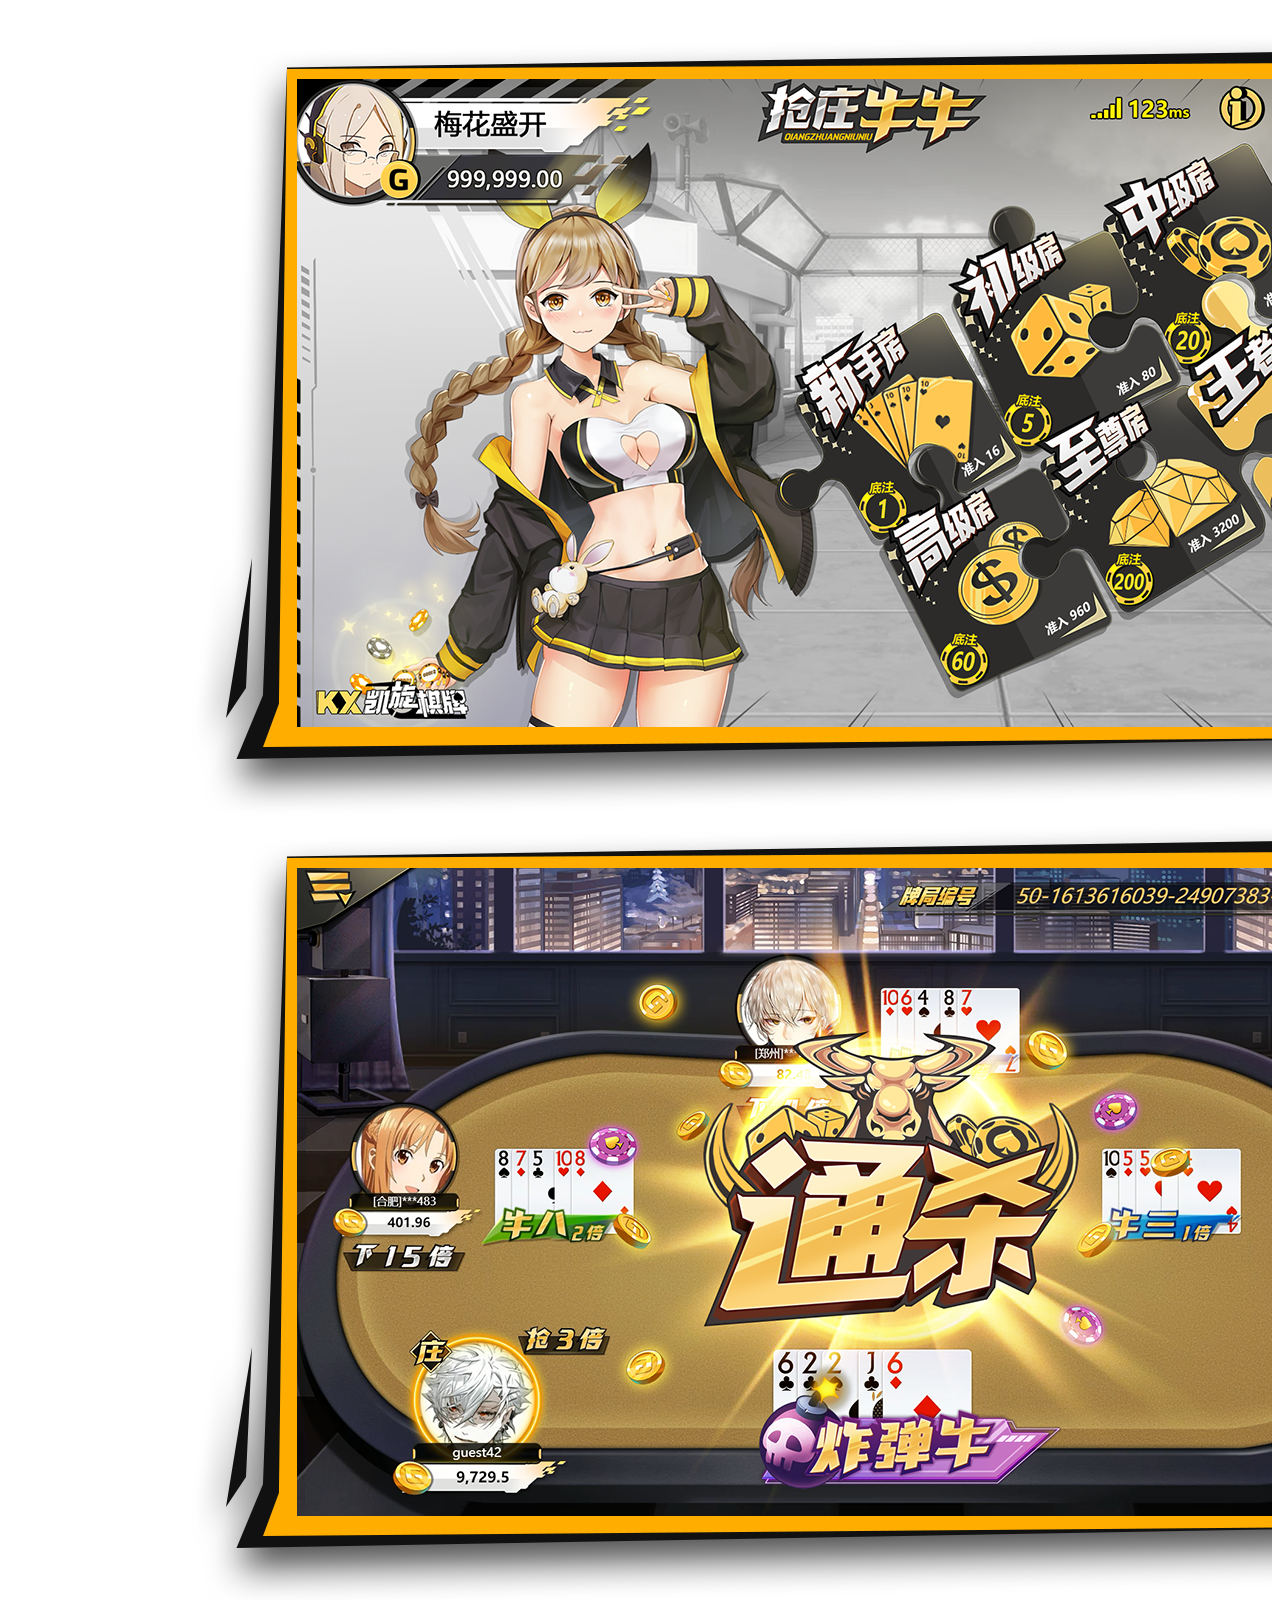
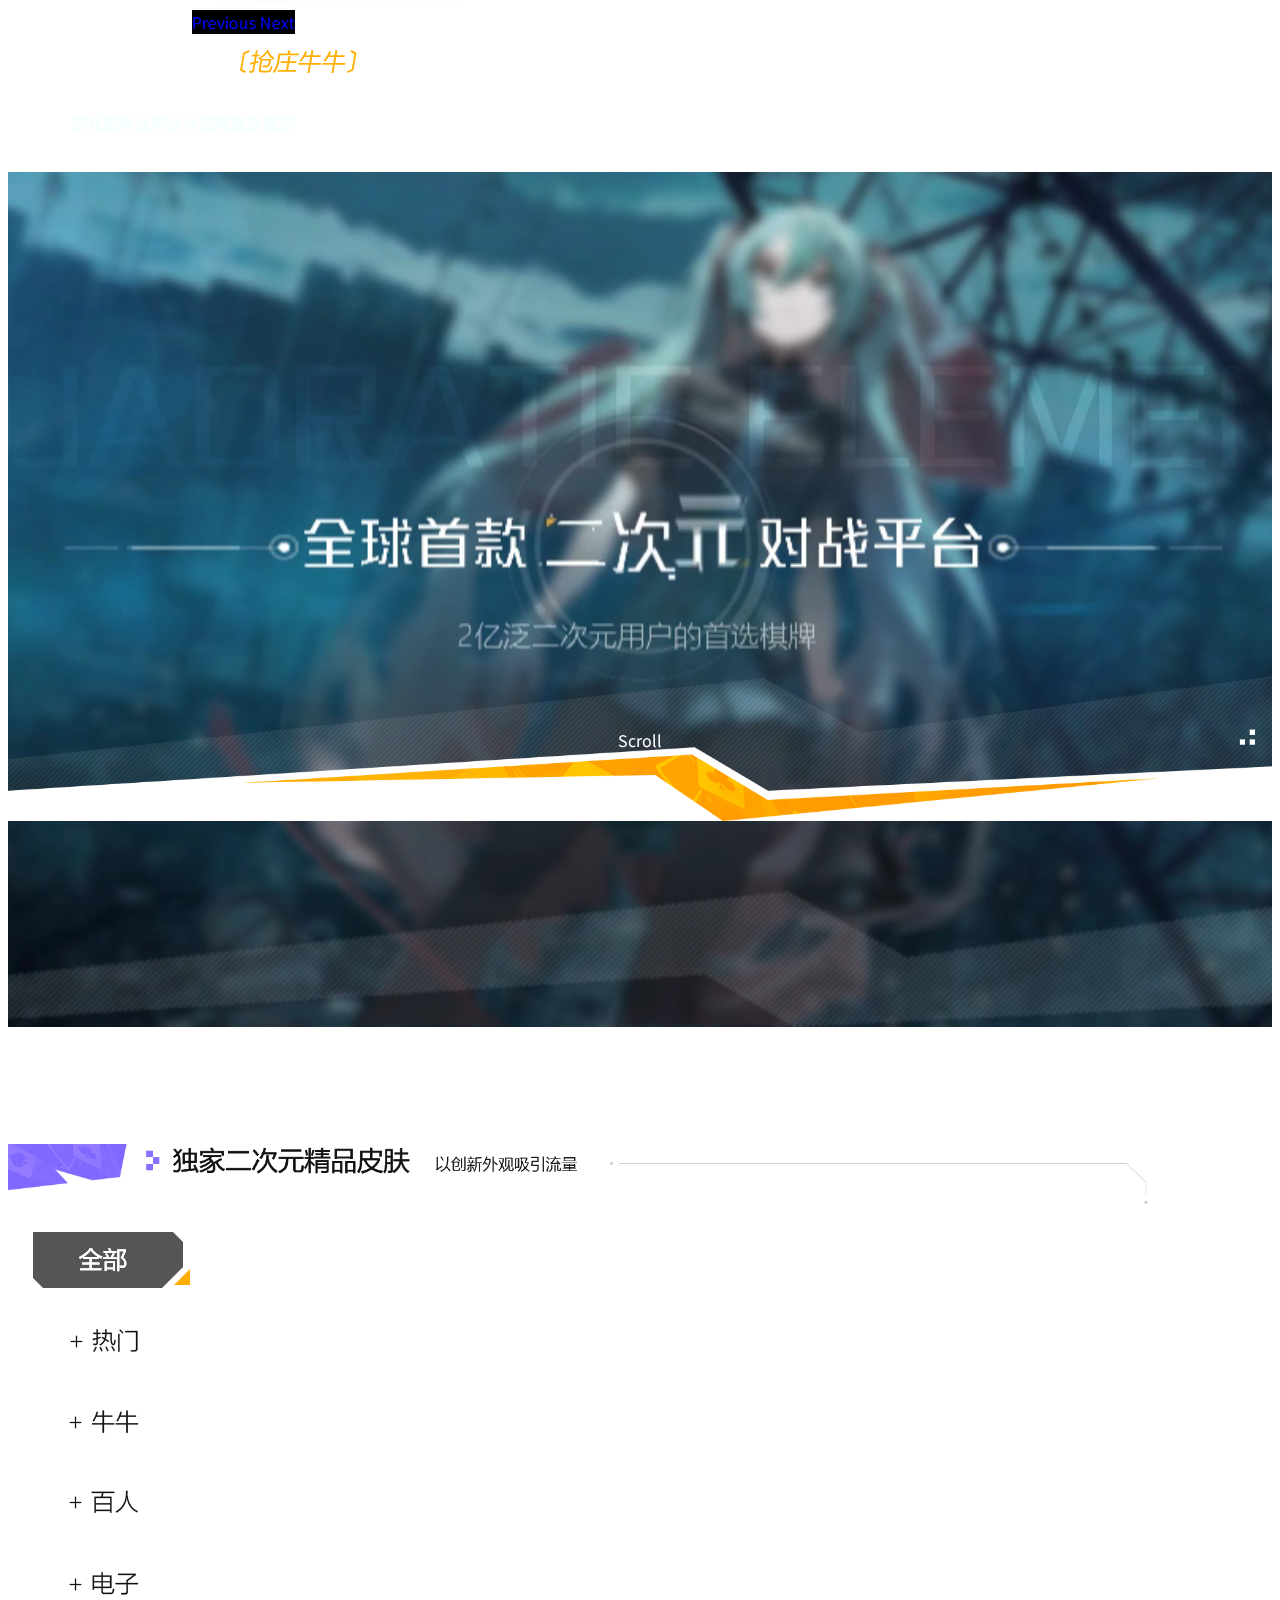
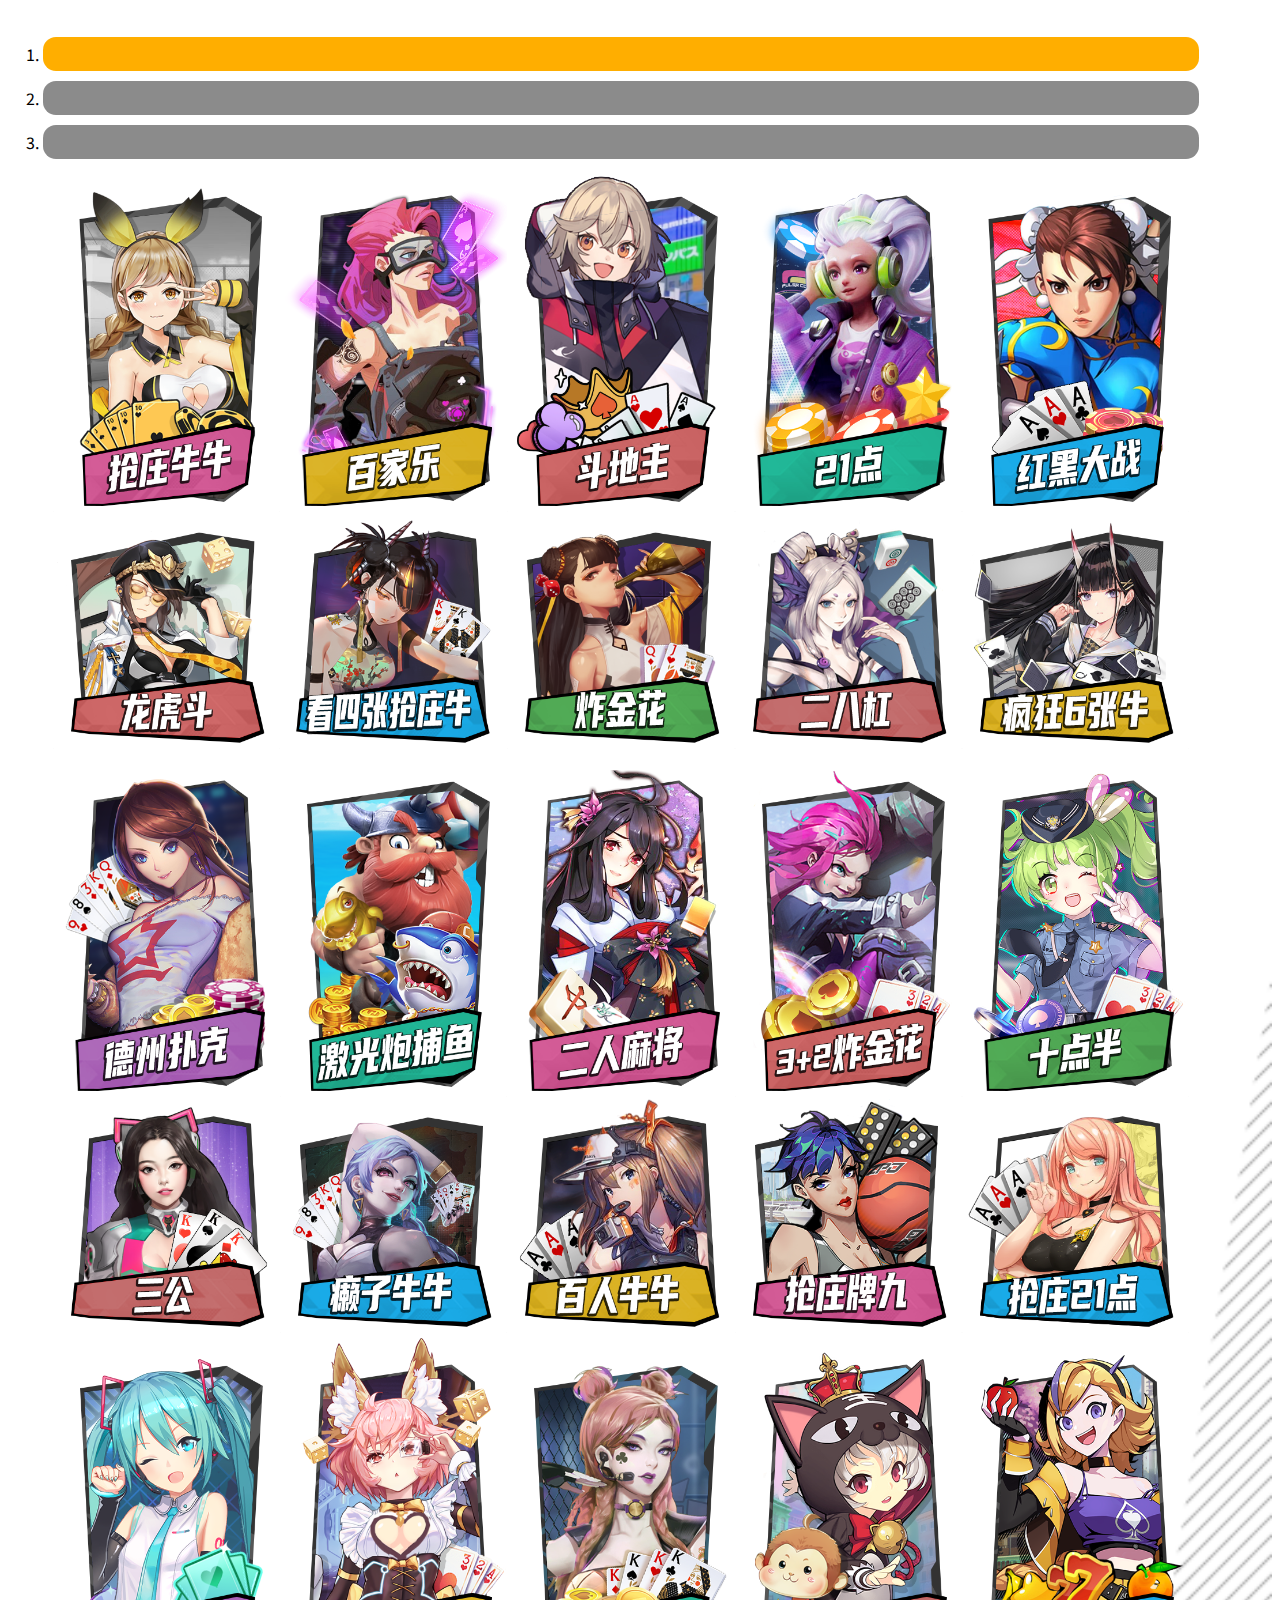
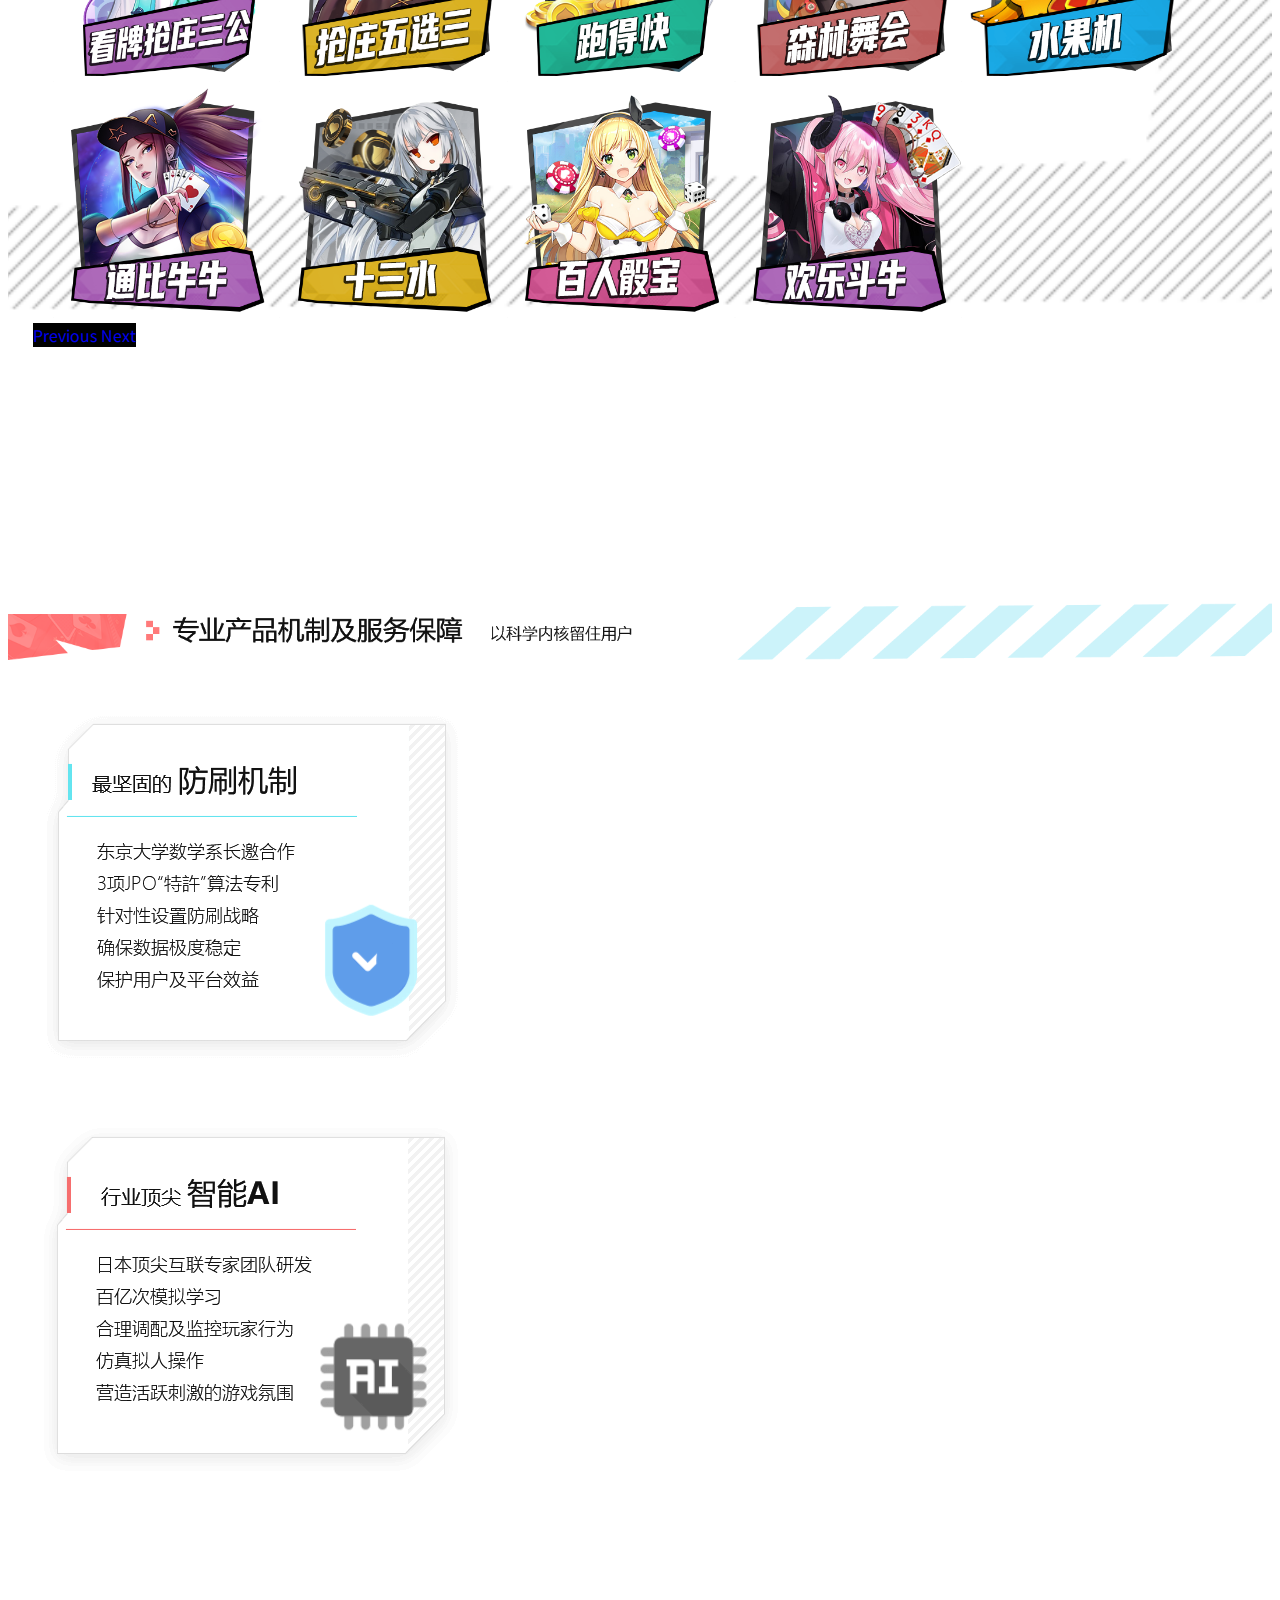
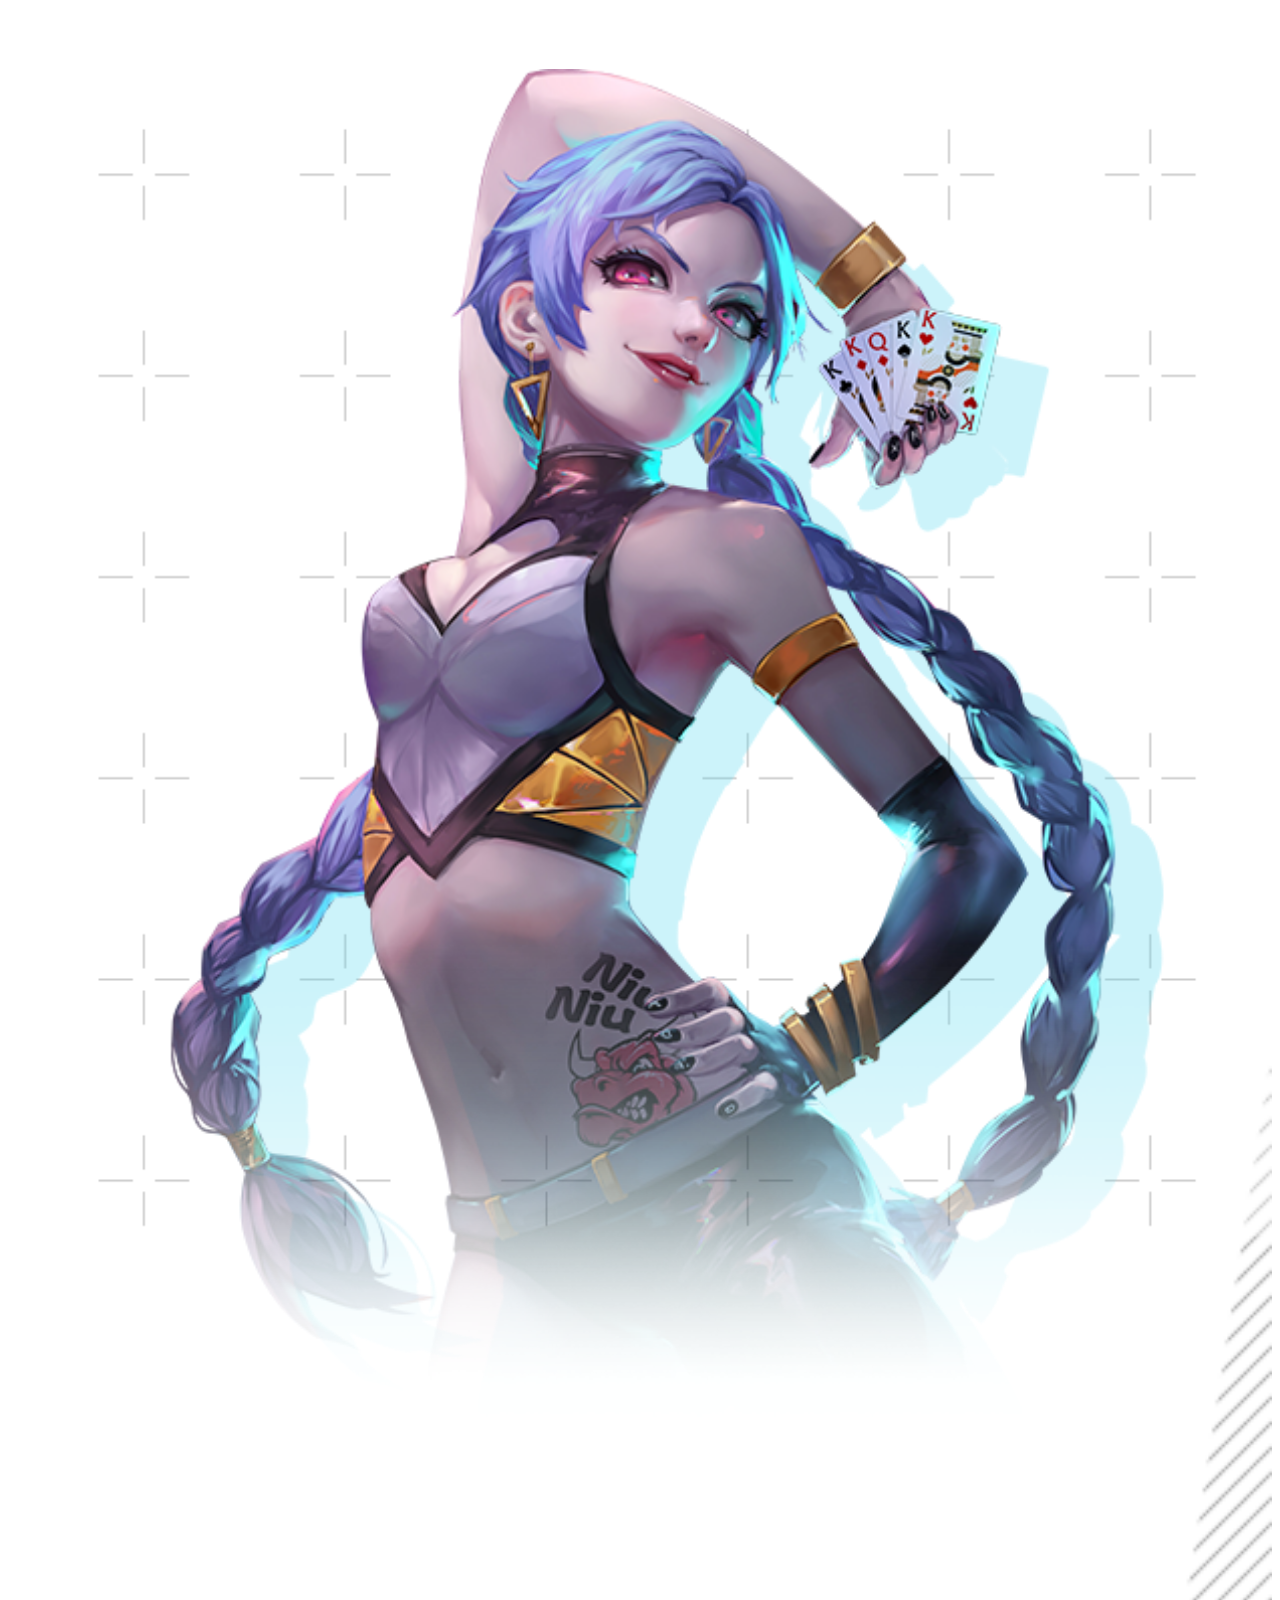
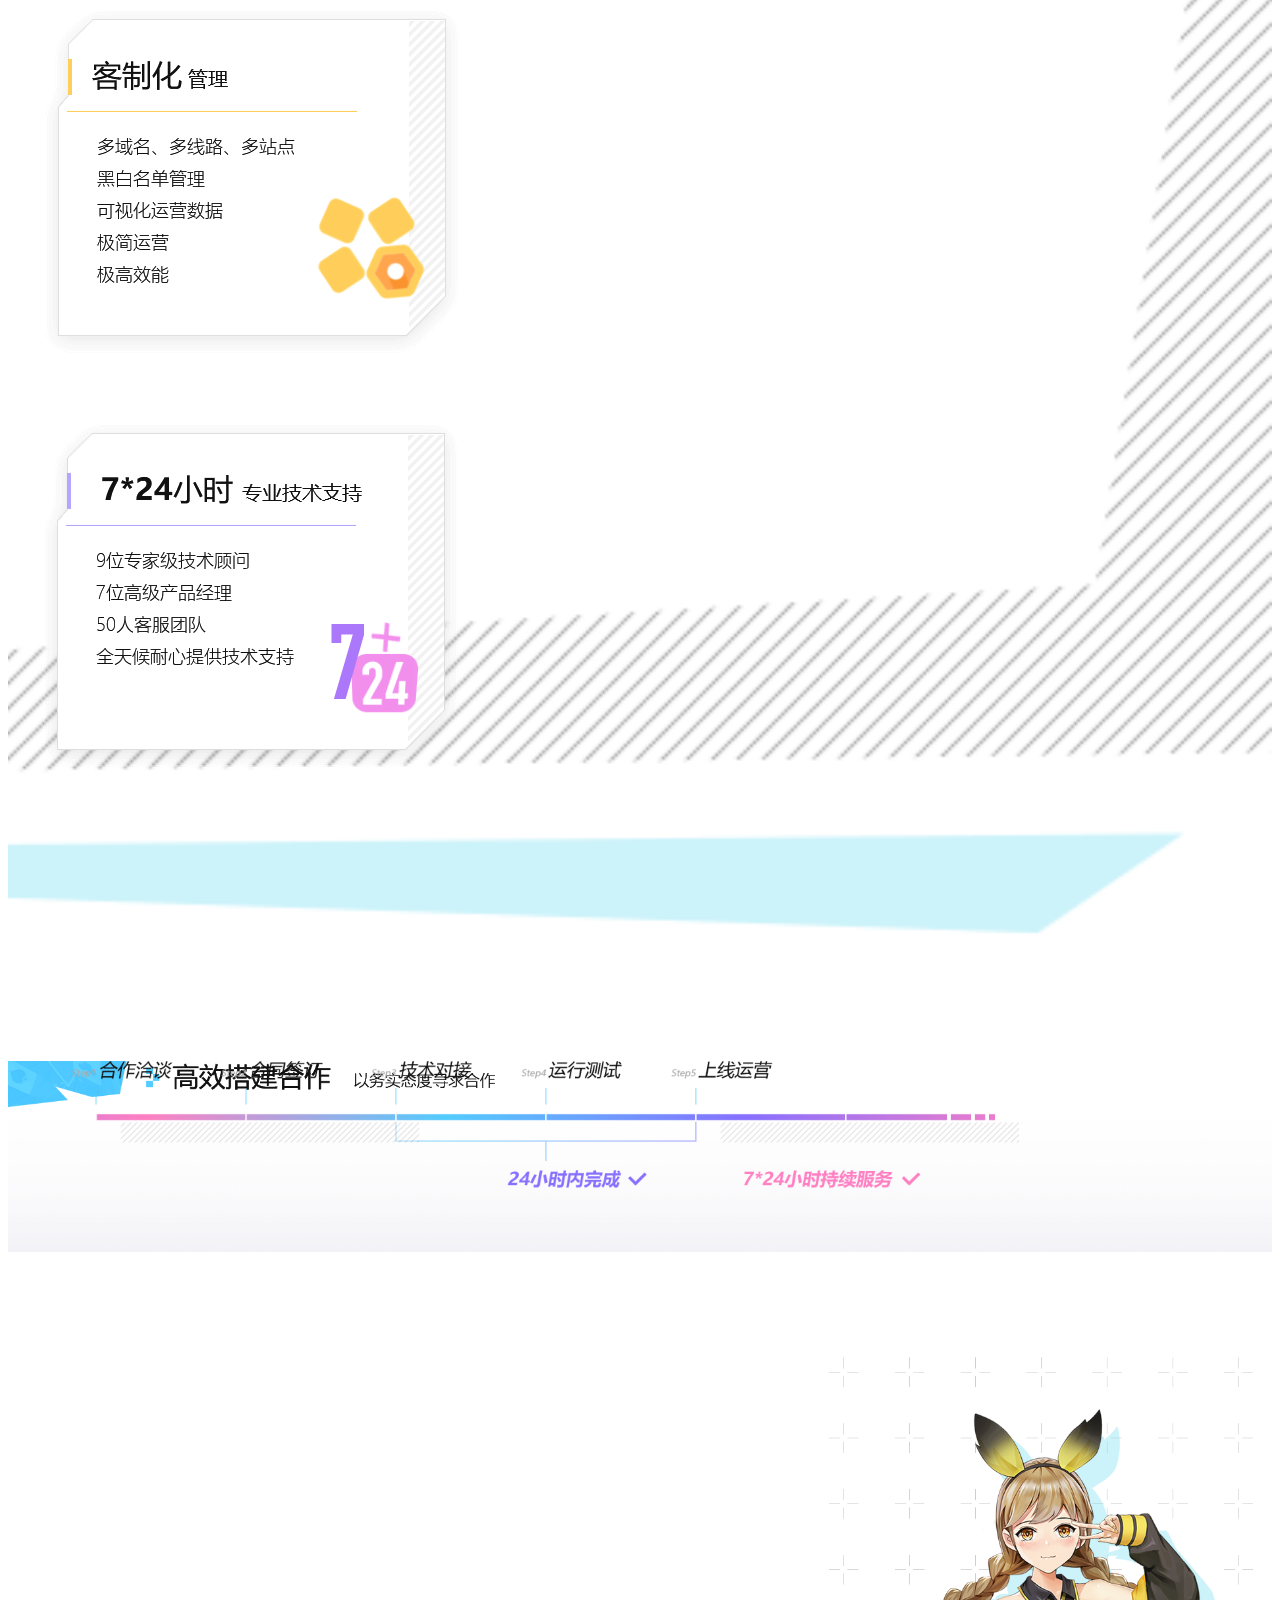
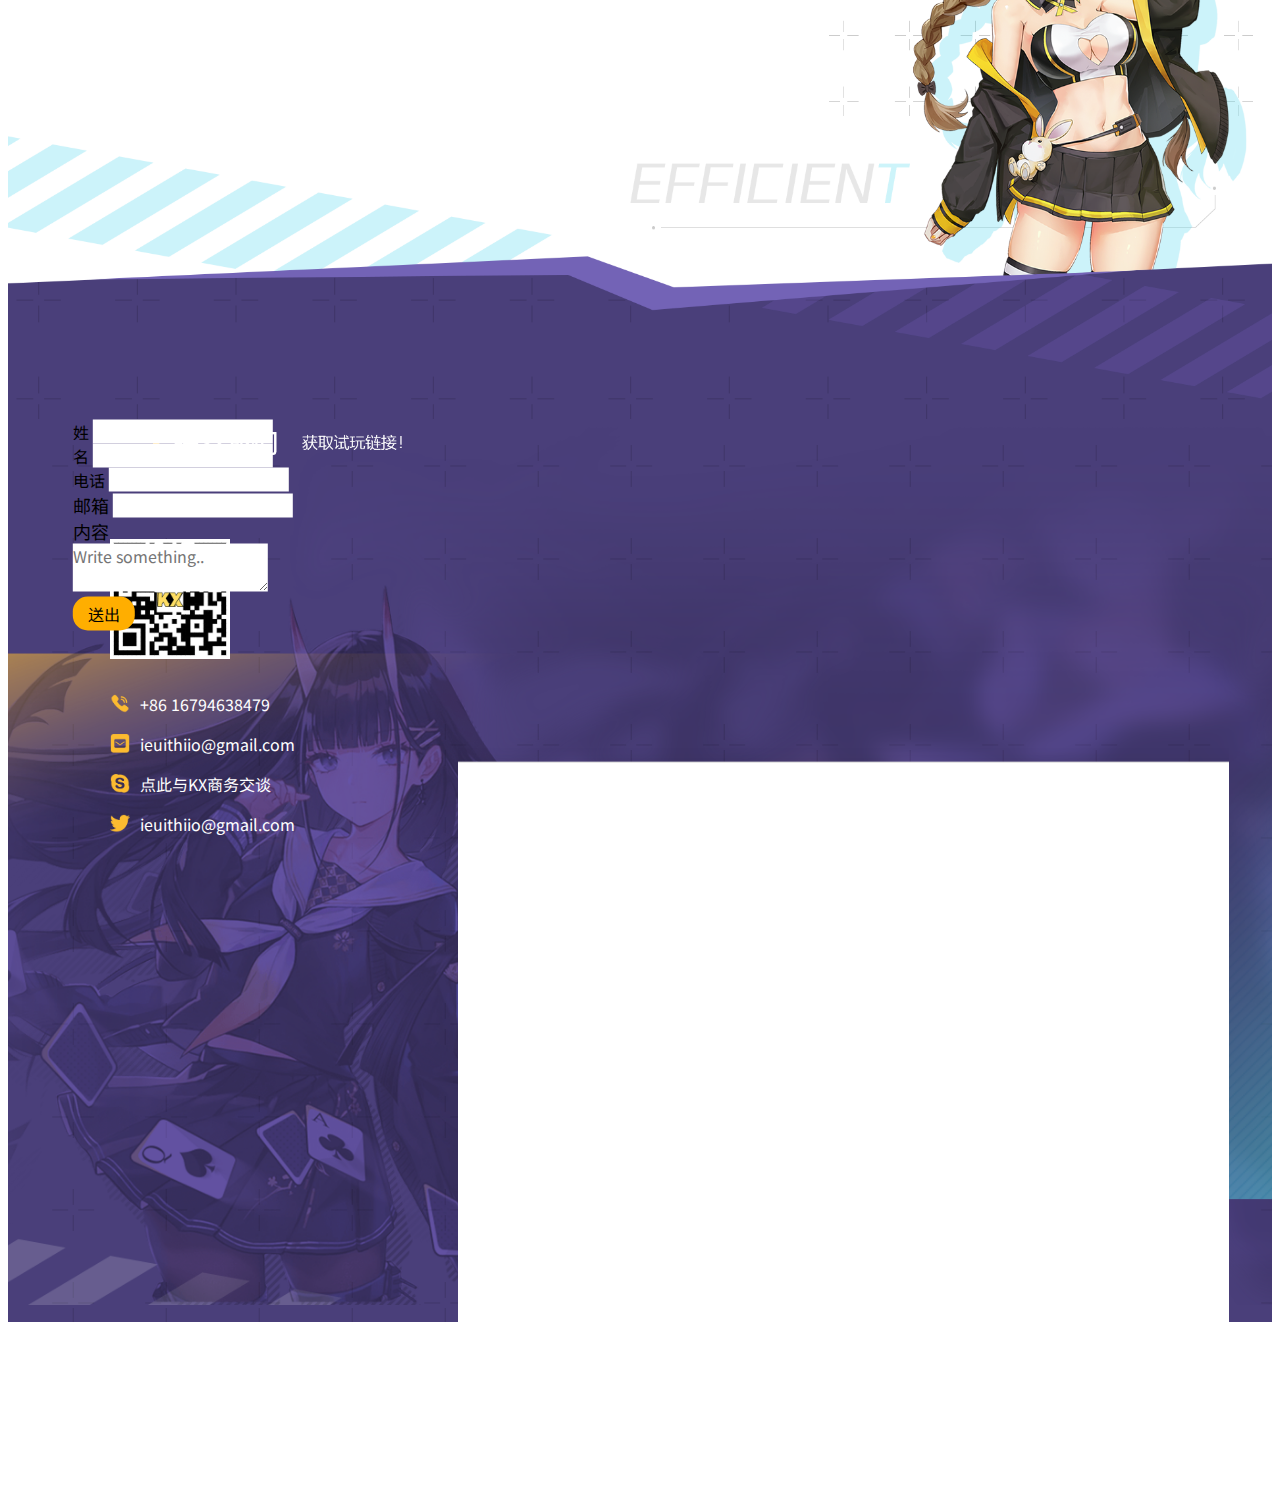
==== commit bb575aa7: "fix" ====
--- a/index.html
+++ b/index.html
@@ -63,7 +63,7 @@
         <div class="logo col-5 col-sm-3 d-flex align-self-start">
           <img src="images/logo.svg" alt="" class="img_fluid" >
         </div>
-        <div class="col "></div>
+        <div class="col web"></div>
         <div class="navbar_menu col-7 col-lg-5  ">
           <div class=" navbar_m transition">
             <div class="bar bar1 transition"></div>
--- a/css/index.css
+++ b/css/index.css
@@ -96,6 +96,9 @@
   transform: rotate(45deg) translate(-9px, -5px);
 }
 @media screen and (max-width: 768px){
+  .headnav{
+    justify-content: space-between;
+  }
   .navbar{
     display: none;
   }
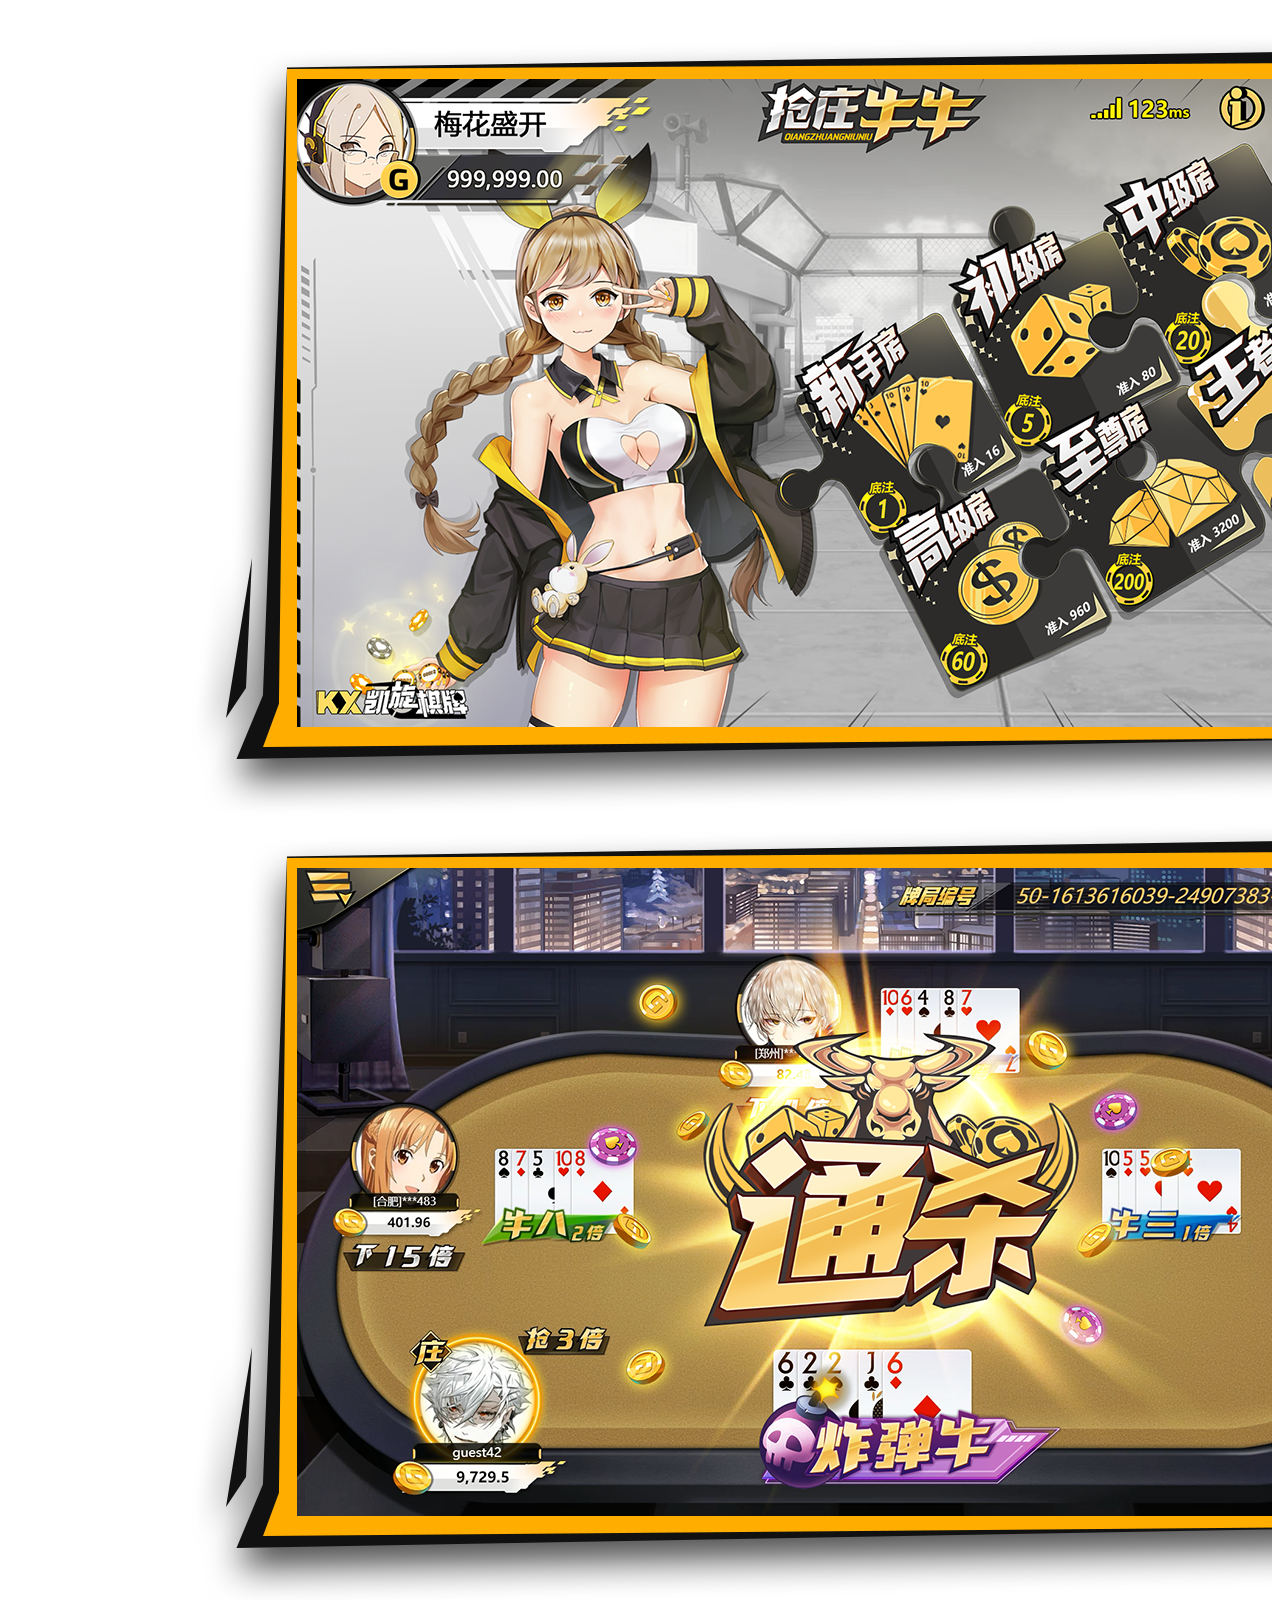
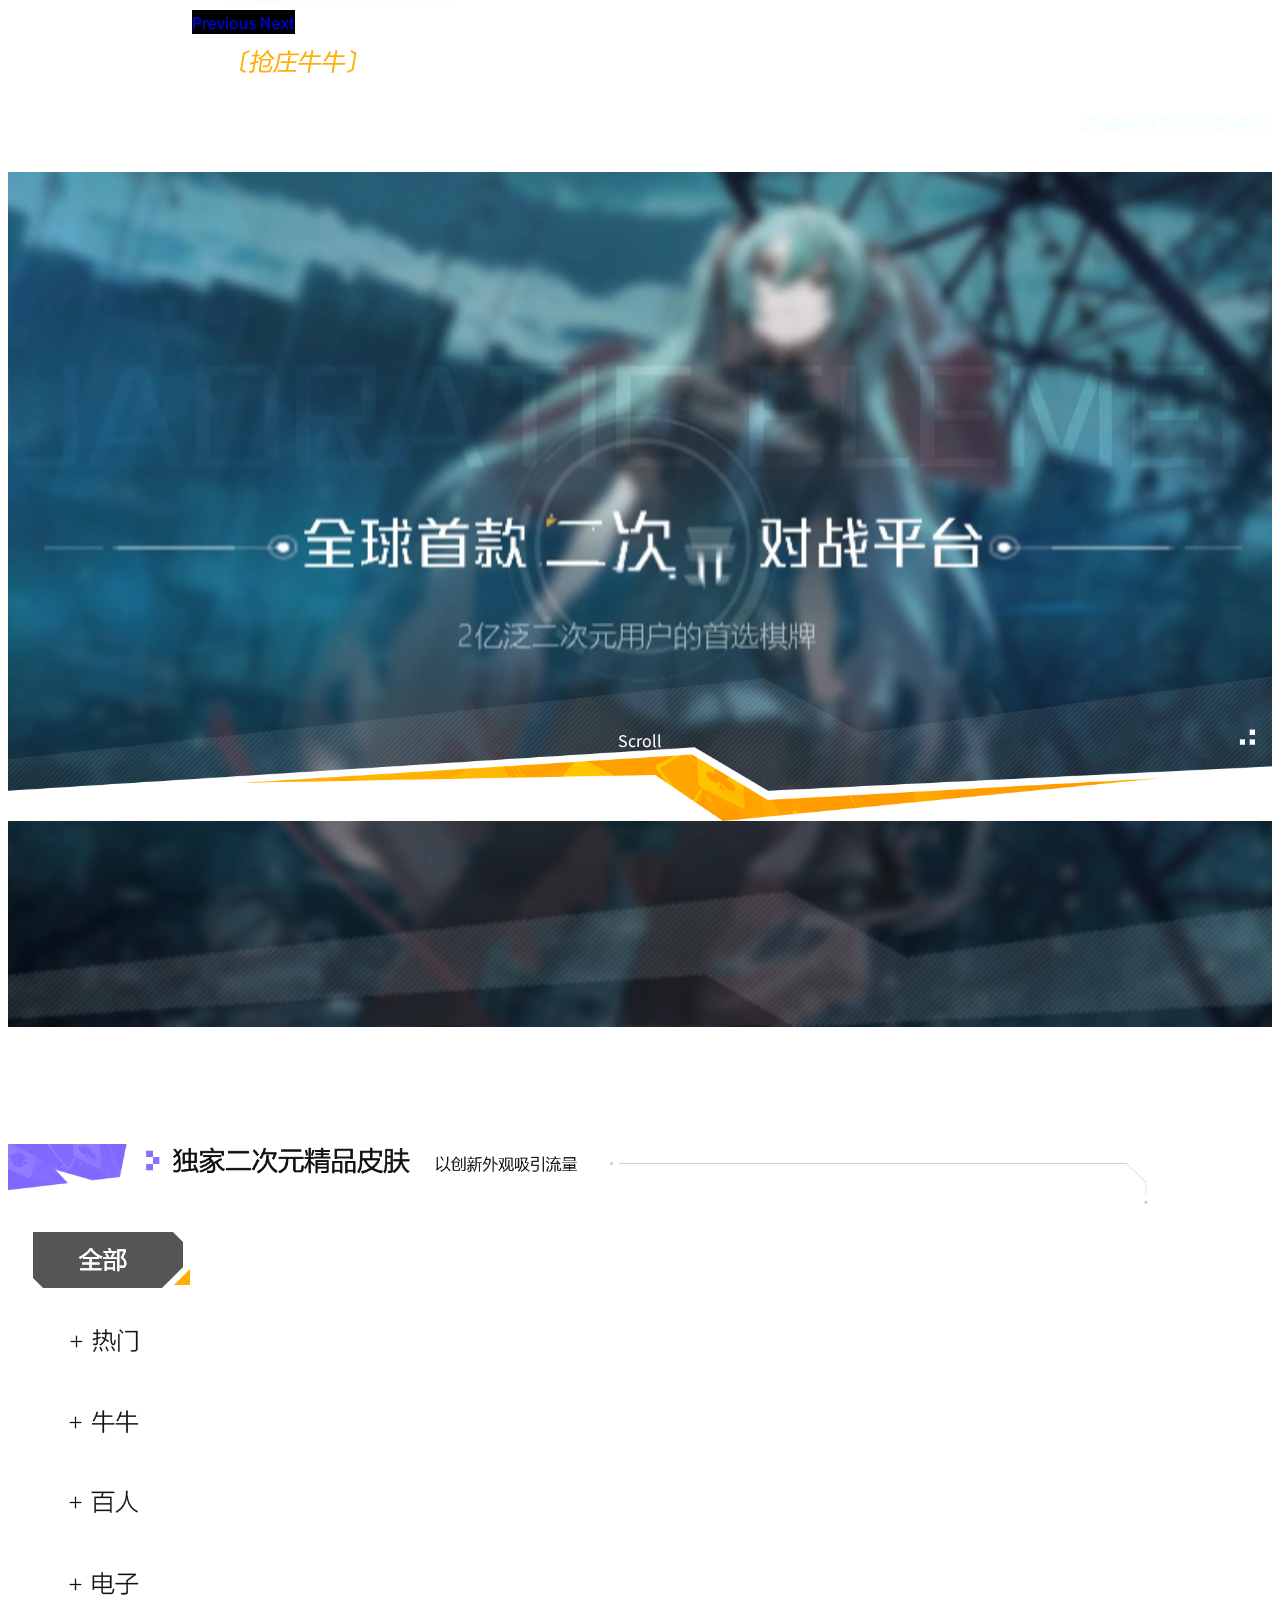
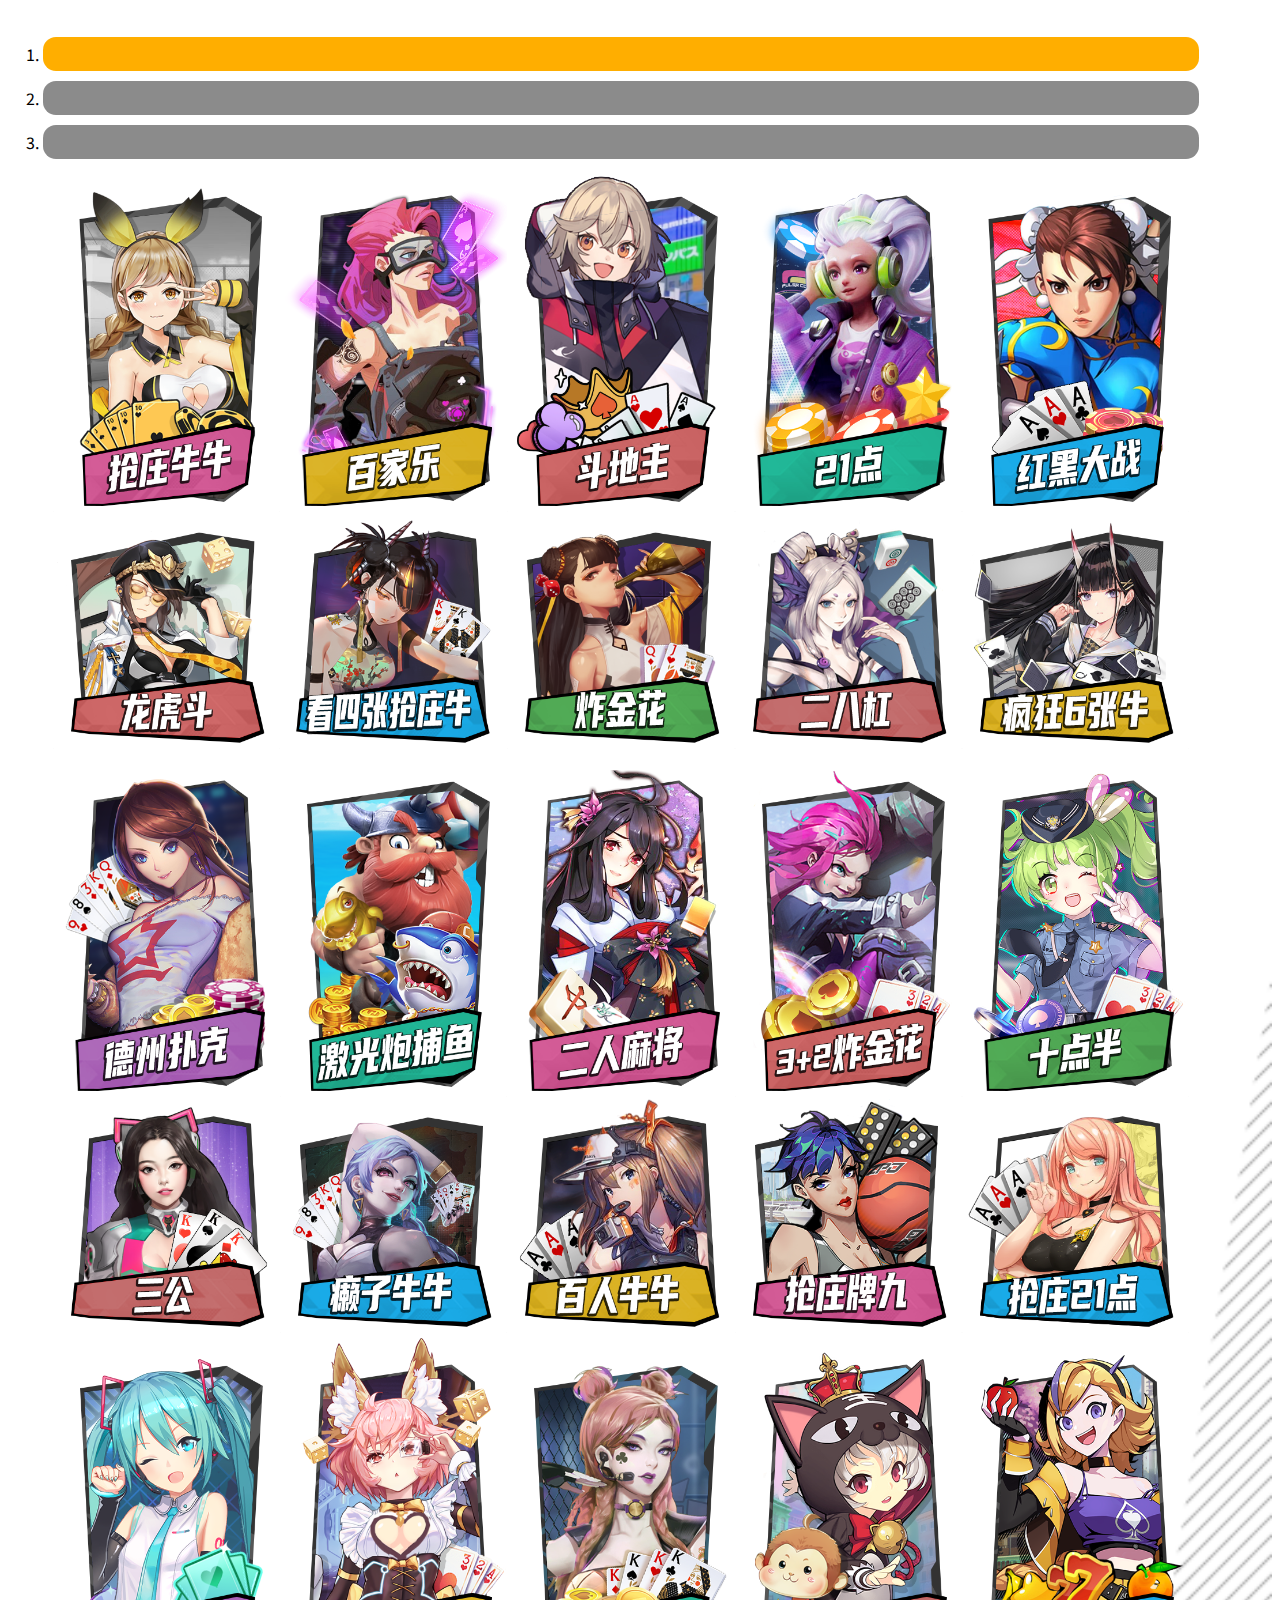
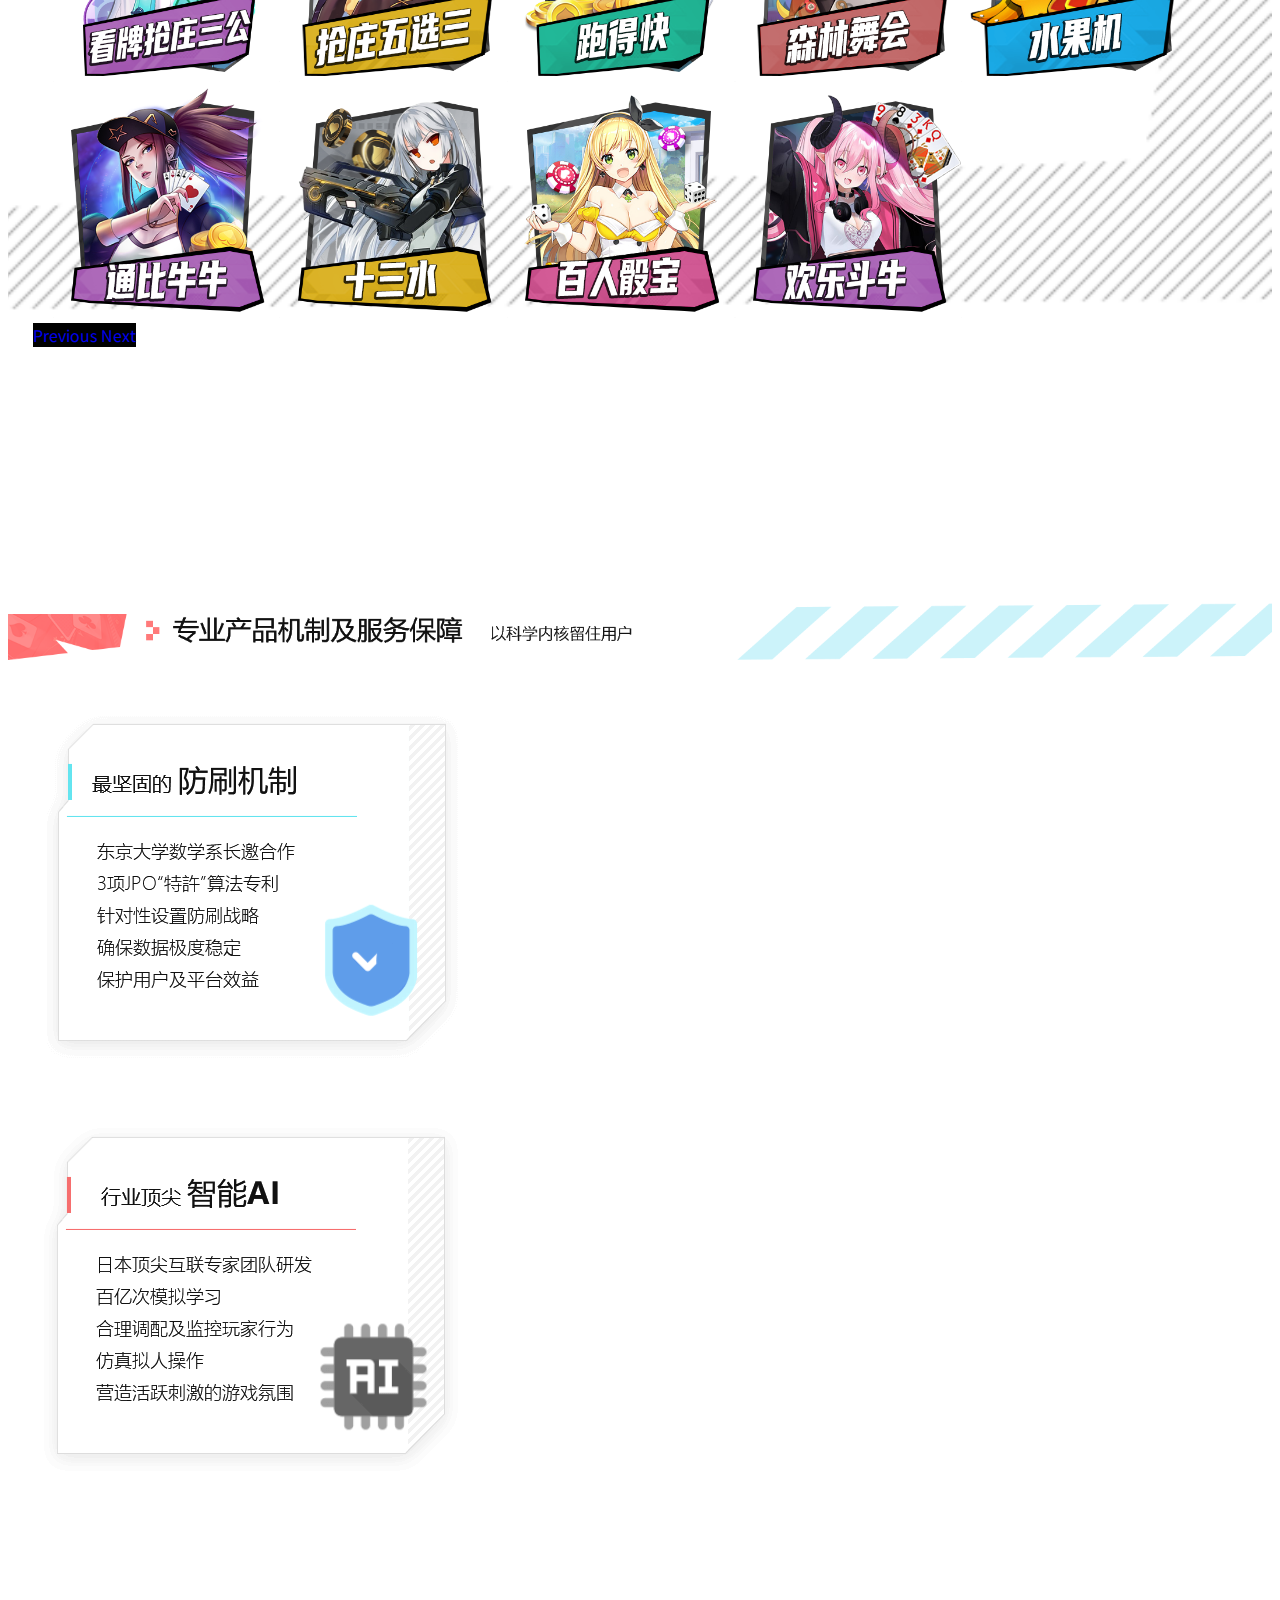
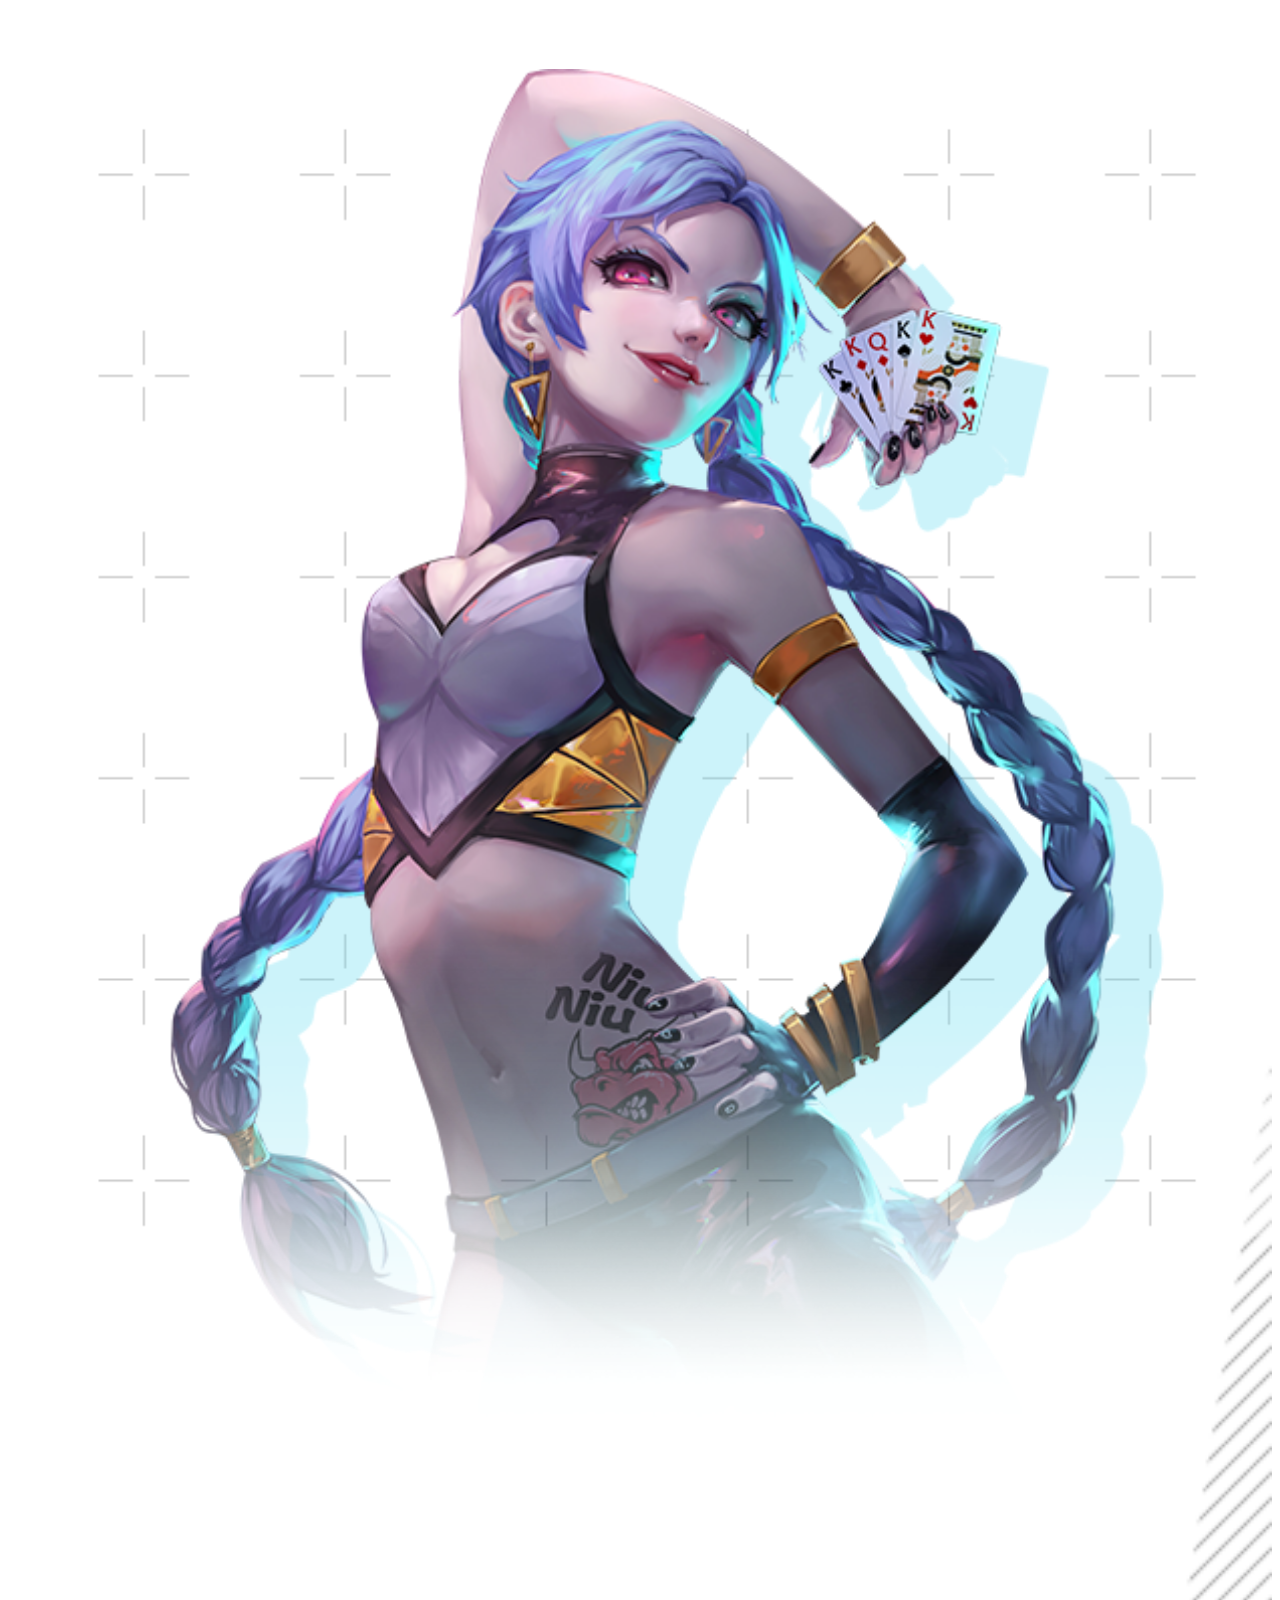
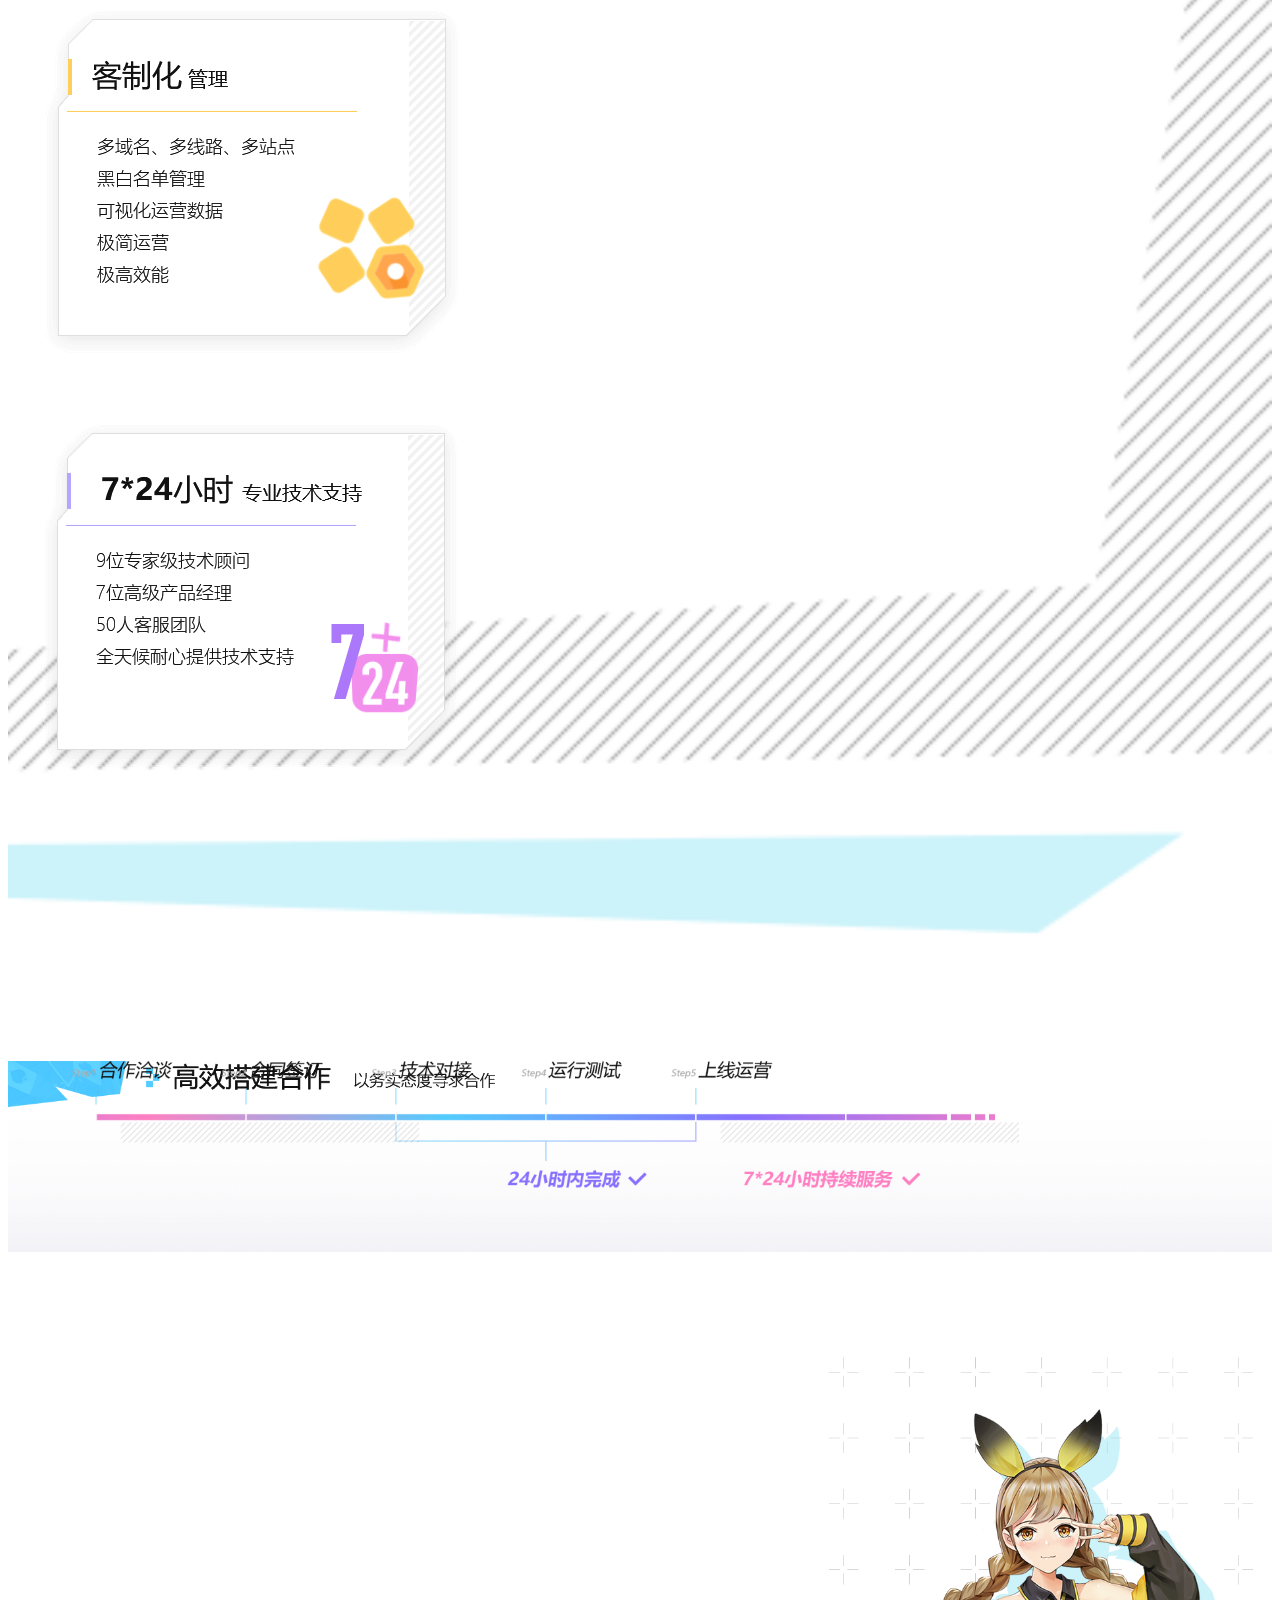
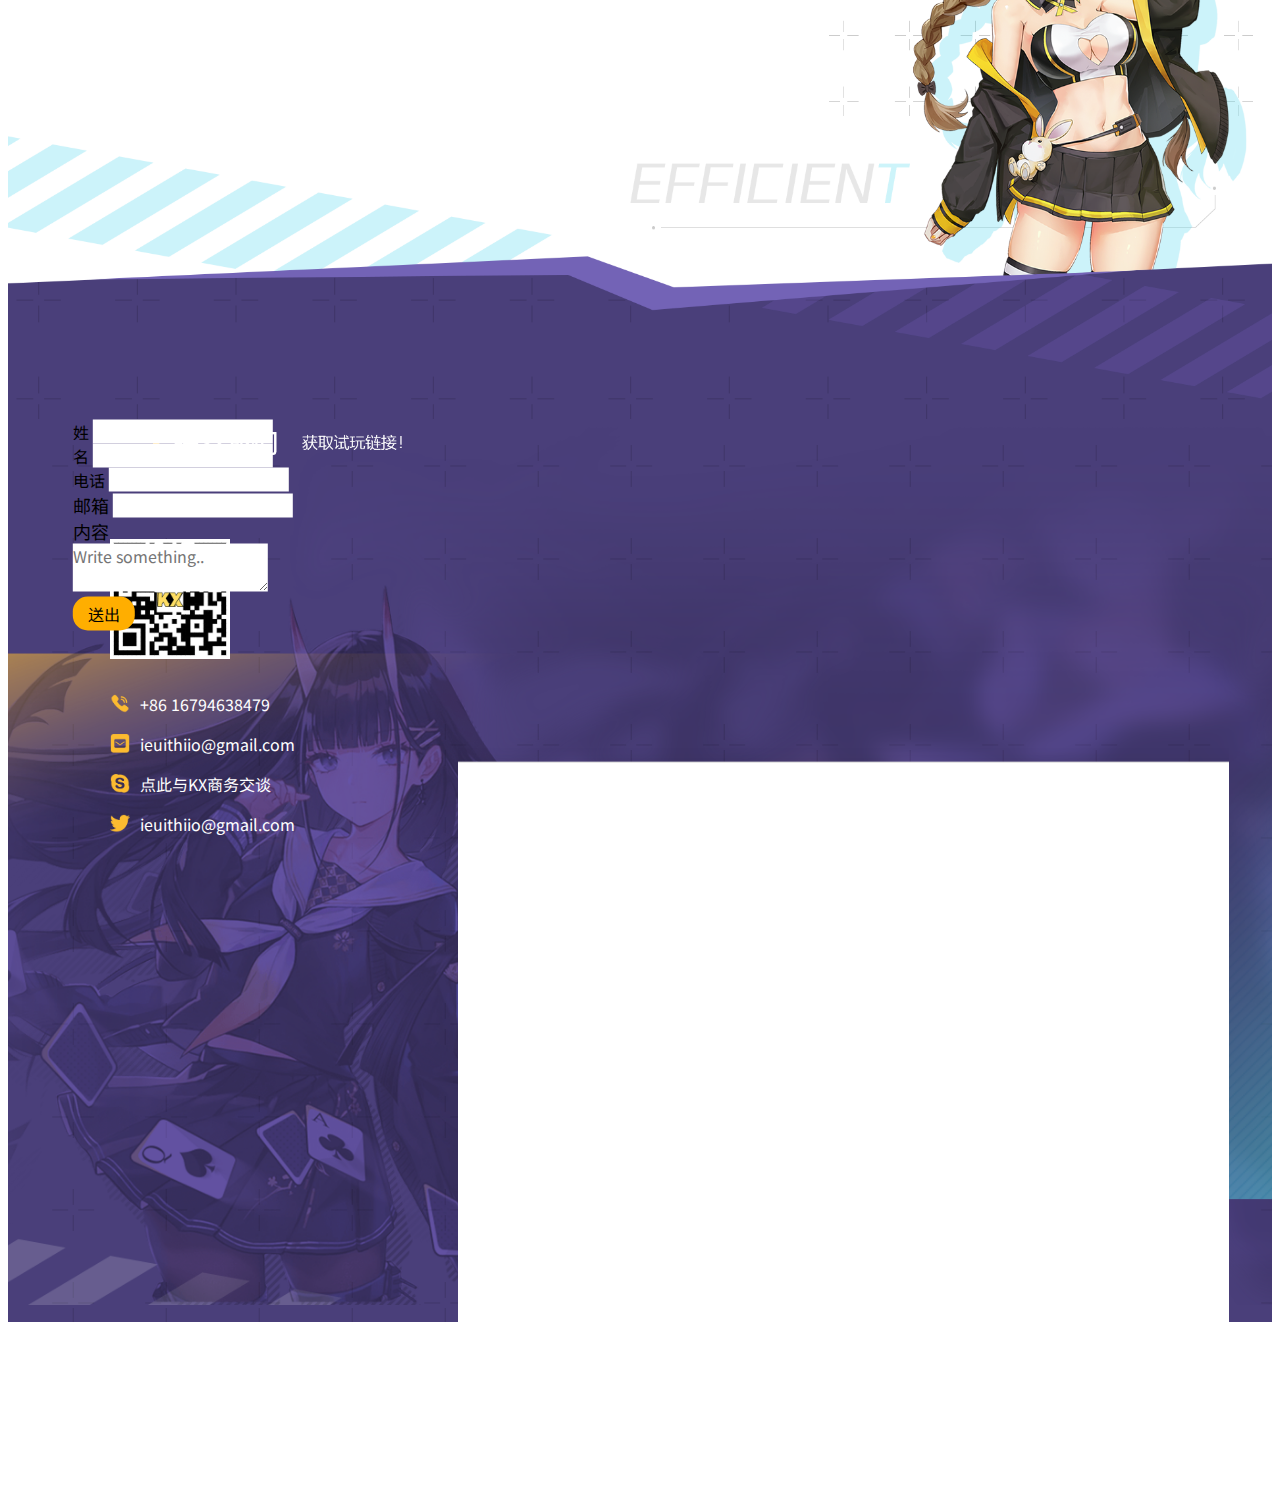
==== commit f28ae5b5: "nav font fix" ====
--- a/index.html
+++ b/index.html
@@ -6,7 +6,7 @@
     <title>KX Gaming</title>
 
     <link rel="stylesheet" href="js/vegas/vegas.min.css" />
-    <!-- <link rel="stylesheet" href="bootstrap/css/bootstrap.css"> -->
+    <link rel="icon" href="images/kx_logo.ico" />
     <link rel="stylesheet" href="https://cdn.jsdelivr.net/npm/bootstrap@4.6.0/dist/css/bootstrap.min.css" integrity="sha384-B0vP5xmATw1+K9KRQjQERJvTumQW0nPEzvF6L/Z6nronJ3oUOFUFpCjEUQouq2+l" crossorigin="anonymous">
     <link rel="preconnect" href="https://fonts.gstatic.com" />
     <link
@@ -71,25 +71,34 @@
             <div class="bar bar3 transition"></div>
             <ul class="transition">
               <li id="mhome" class="one">
-                <a class="list-tab linear" href="#"><span>主页</span></a>
+                <a class="list-tab linear" href="#">
+                  <!-- <span>主页</span> -->
+                  <img src="images/font1.png" alt="">
+                </a>
               </li>
               <li id="mgames" class="two">
-                <a class="list-tab linear" href="#games"
-                  ><span>游戏</span></a
-                >
+                <a class="list-tab linear" href="#games">
+                  <!-- <span>游戏</span> -->
+                  <img src="images/font2.png" alt="">
+                  </a>
               </li>
               <li id="mprofession" class="three">
-                <a class="list-tab linear" href="#profession"
-                  ><span>服务优势</span></a
-                >
+                <a class="list-tab linear" href="#profession">
+                  <!-- <span>服务优势</span> -->
+                  <img src="images/font3.png" alt="">
+                  </a>
               </li>
               <li id="mefficient" class="four">
-                <a class="list-tab linear" href="#efficient"
-                  ><span>合作流程</span></a
-                >
+                <a class="list-tab linear" href="#efficient">
+                  <!-- <span>合作流程</span> -->
+                  <img src="images/font4.png" alt="">
+                  </a>
               </li>
               <li id="mcontact" class="five">
-                <a class="list-tab linear" href="#contact"><span>联系我们</span></a>
+                <a class="list-tab linear" href="#contact">
+                  <!-- <span>联系我们</span> -->
+                  <img src="images/font5.png" alt="">
+                </a>
               </li>
             </ul>
           </div>
--- a/css/index.css
+++ b/css/index.css
@@ -8,7 +8,7 @@
     /* background-color: rgba(165, 42, 42, 0.233); */
     display: flex;
     flex-flow: row;
-    /* justify-content: space-between; */
+    justify-content: space-between;
     top: 0;
     z-index: 99;
     transform: translateX(15px);
@@ -22,6 +22,9 @@
 }
 .navbar_w,.navbar_m{
   justify-content: flex-end;
+}
+.navbar_w{
+  width: 100%;
 }
 .navbar{
     /* background-color: burlywood; */
@@ -96,10 +99,8 @@
   transform: rotate(45deg) translate(-9px, -5px);
 }
 @media screen and (max-width: 768px){
-  .headnav{
-    justify-content: space-between;
-  }
-  .navbar{
+
+  .navbar_w{
     display: none;
   }
   .navbar_menu{
@@ -275,13 +276,7 @@
 }
 /* ---------------------------------------------------------- */
 
-#games{
-  /* background: no-repeat url("/images/index_sention1.png");
-  background-position: center;
-  background-size: cover; */
-  /* position: relative; */
-    /* background-color: rgba(30, 102, 210, 0.397); */
-}
+
 .game_flex{
   display: flex;
   flex-flow: column;
@@ -457,19 +452,12 @@
 
 }
 /* ---------------------------------------------------------- */
-#profession{
-  /* position: relative; */
-  /* height: 90vh; */
-  /* background-color: burlywood; */
-}
+
 .profession_flex{
   display: flex;
   flex-flow: column;
 }
 .girl{
-  /* flex: 1.2; */
-  /* padding: 1.5%; */
-  /* max-width: 600px; */
   margin: 2% auto 12%  auto;
 }
 .profession_box{
@@ -569,9 +557,6 @@
   .progress_bar{
     padding: 20% 0 20% 20% ;
   }
-  /* .sention3_bg{
-    transform: scale(1.01);
-  } */
 }
 /* ---------------------------------------------------------- */
 #contact{
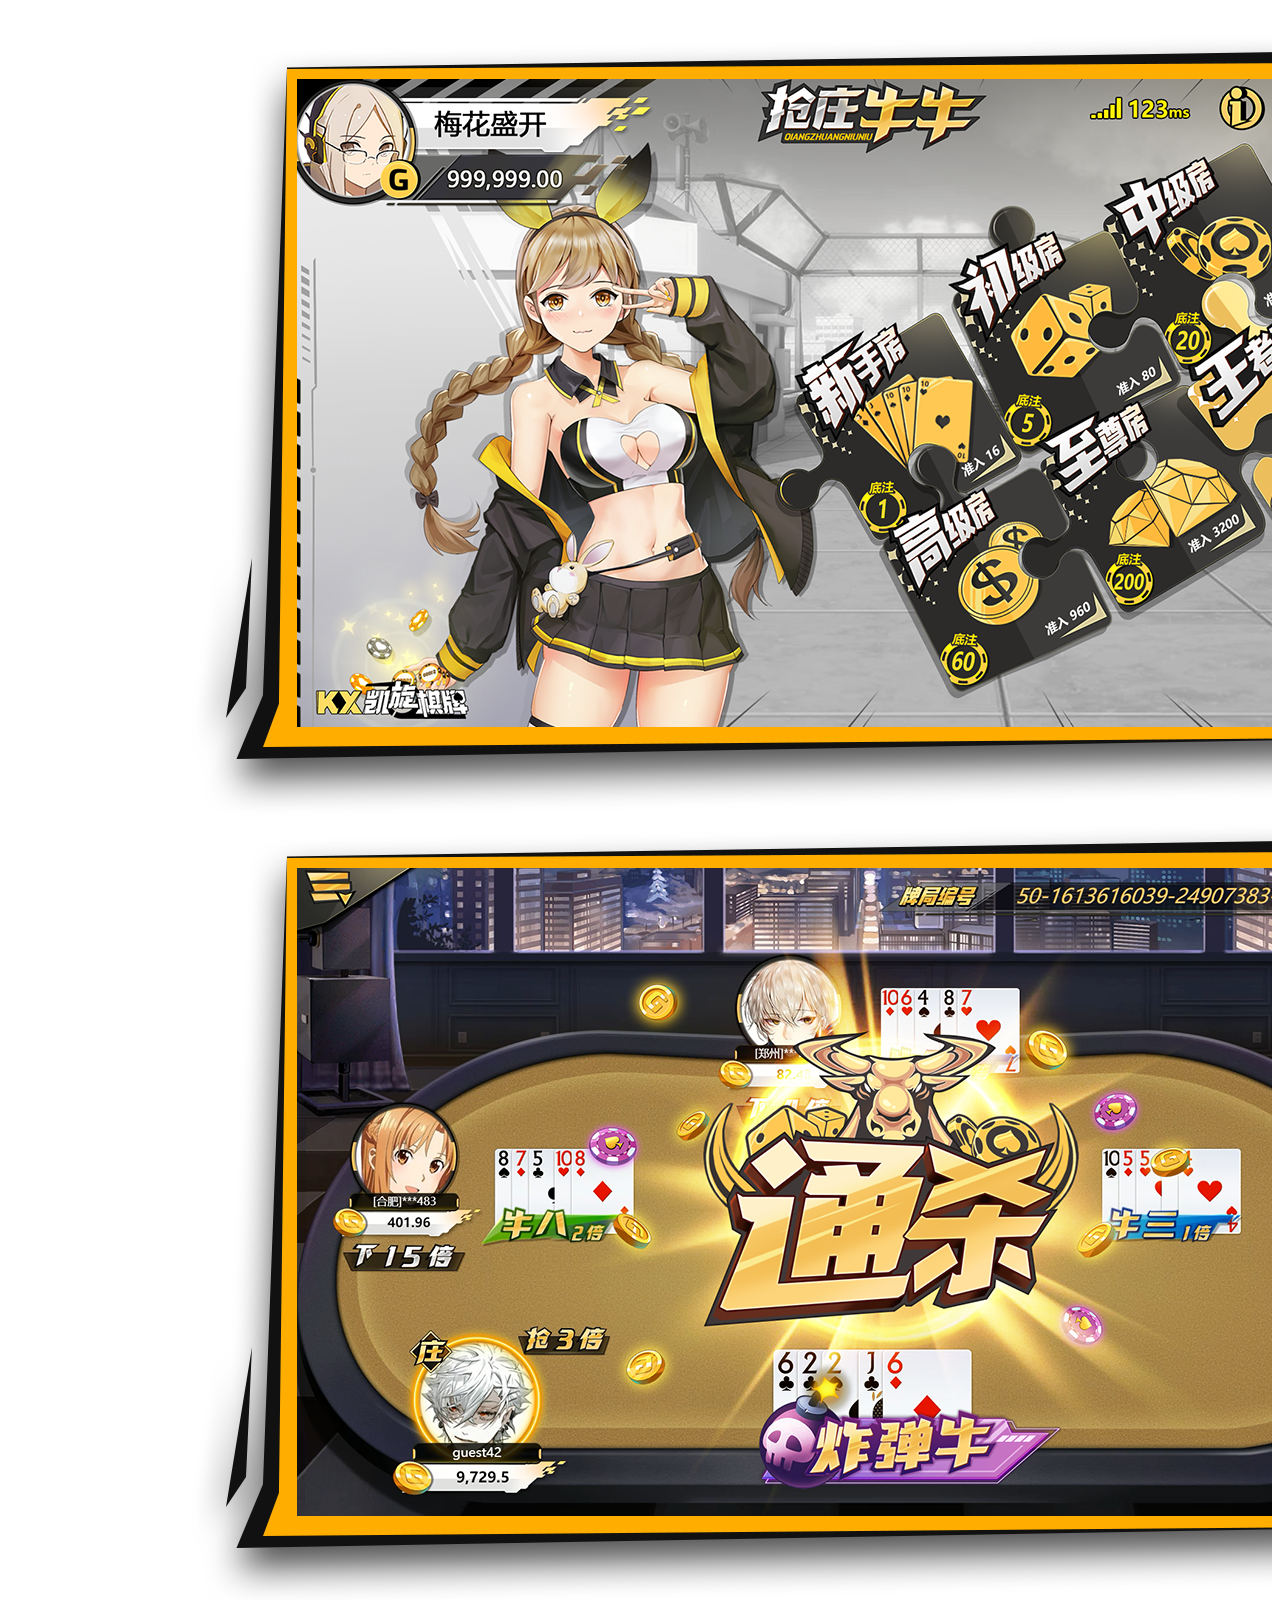
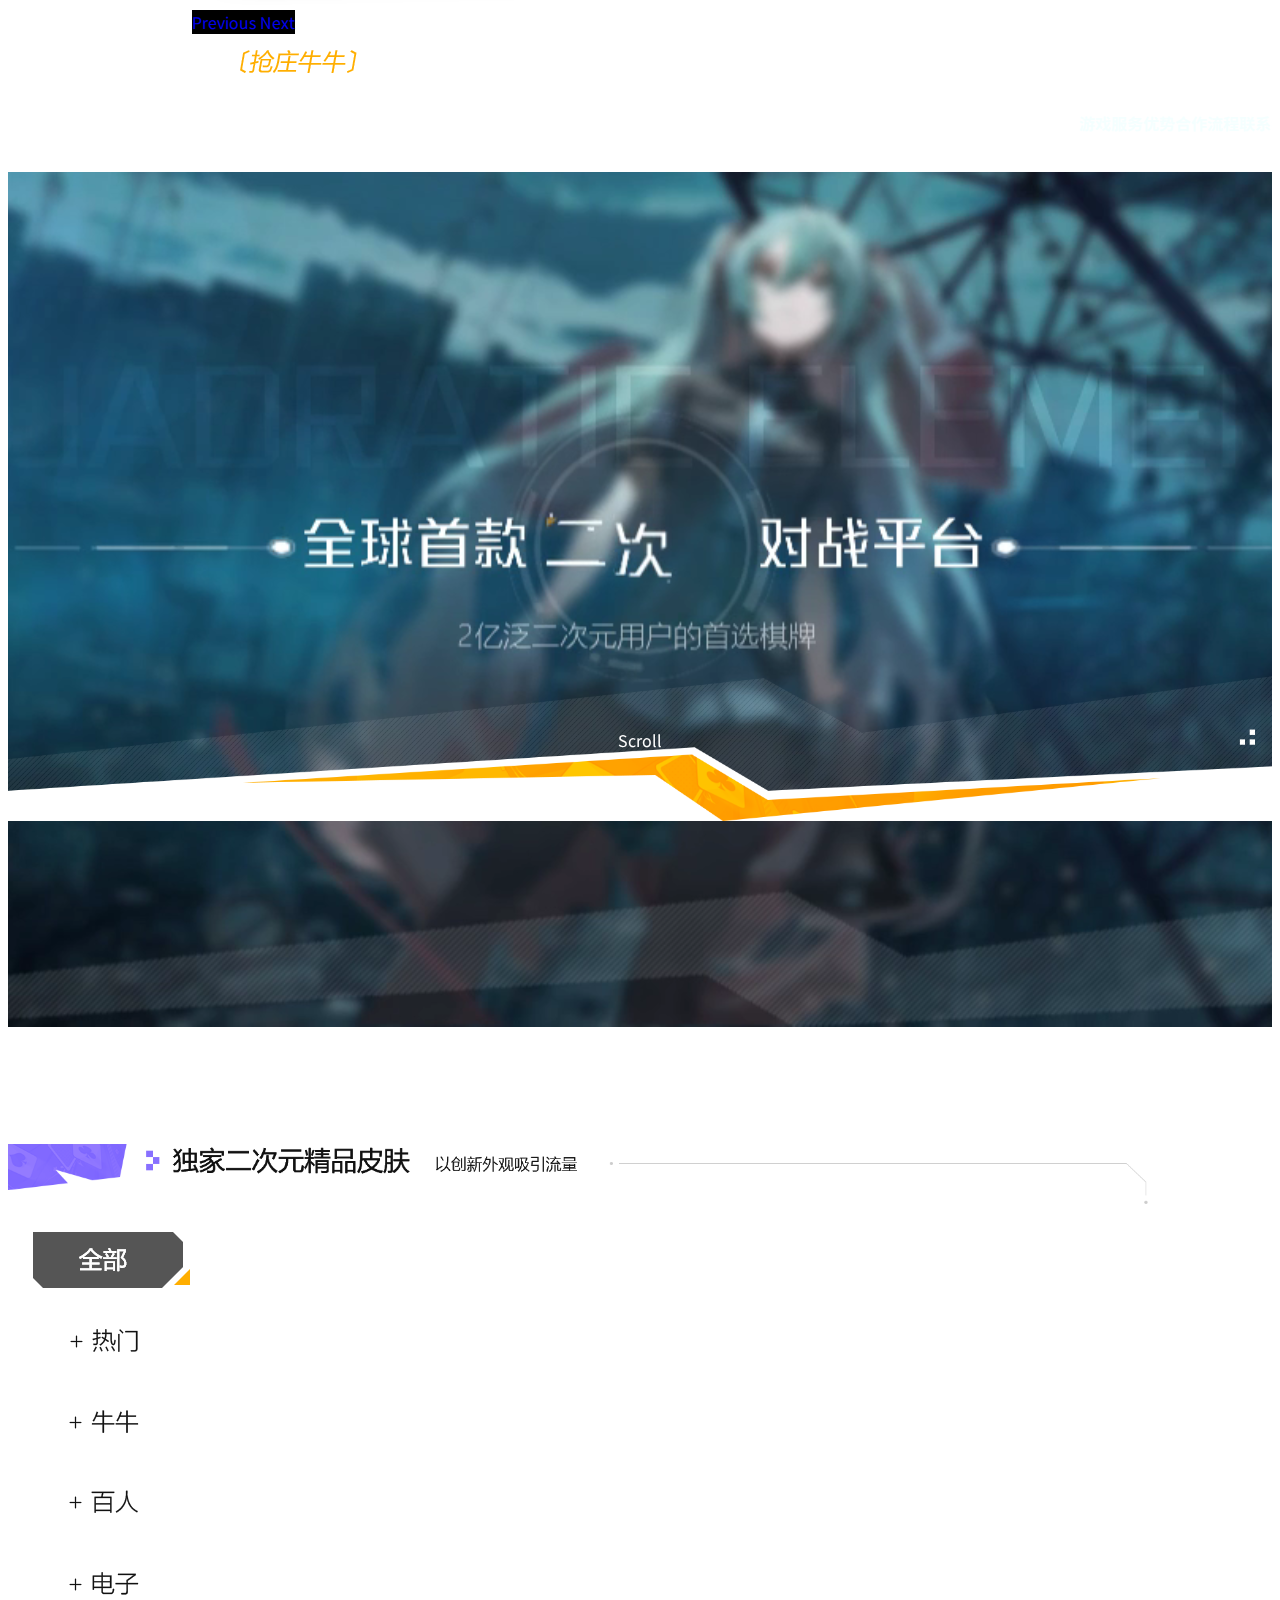
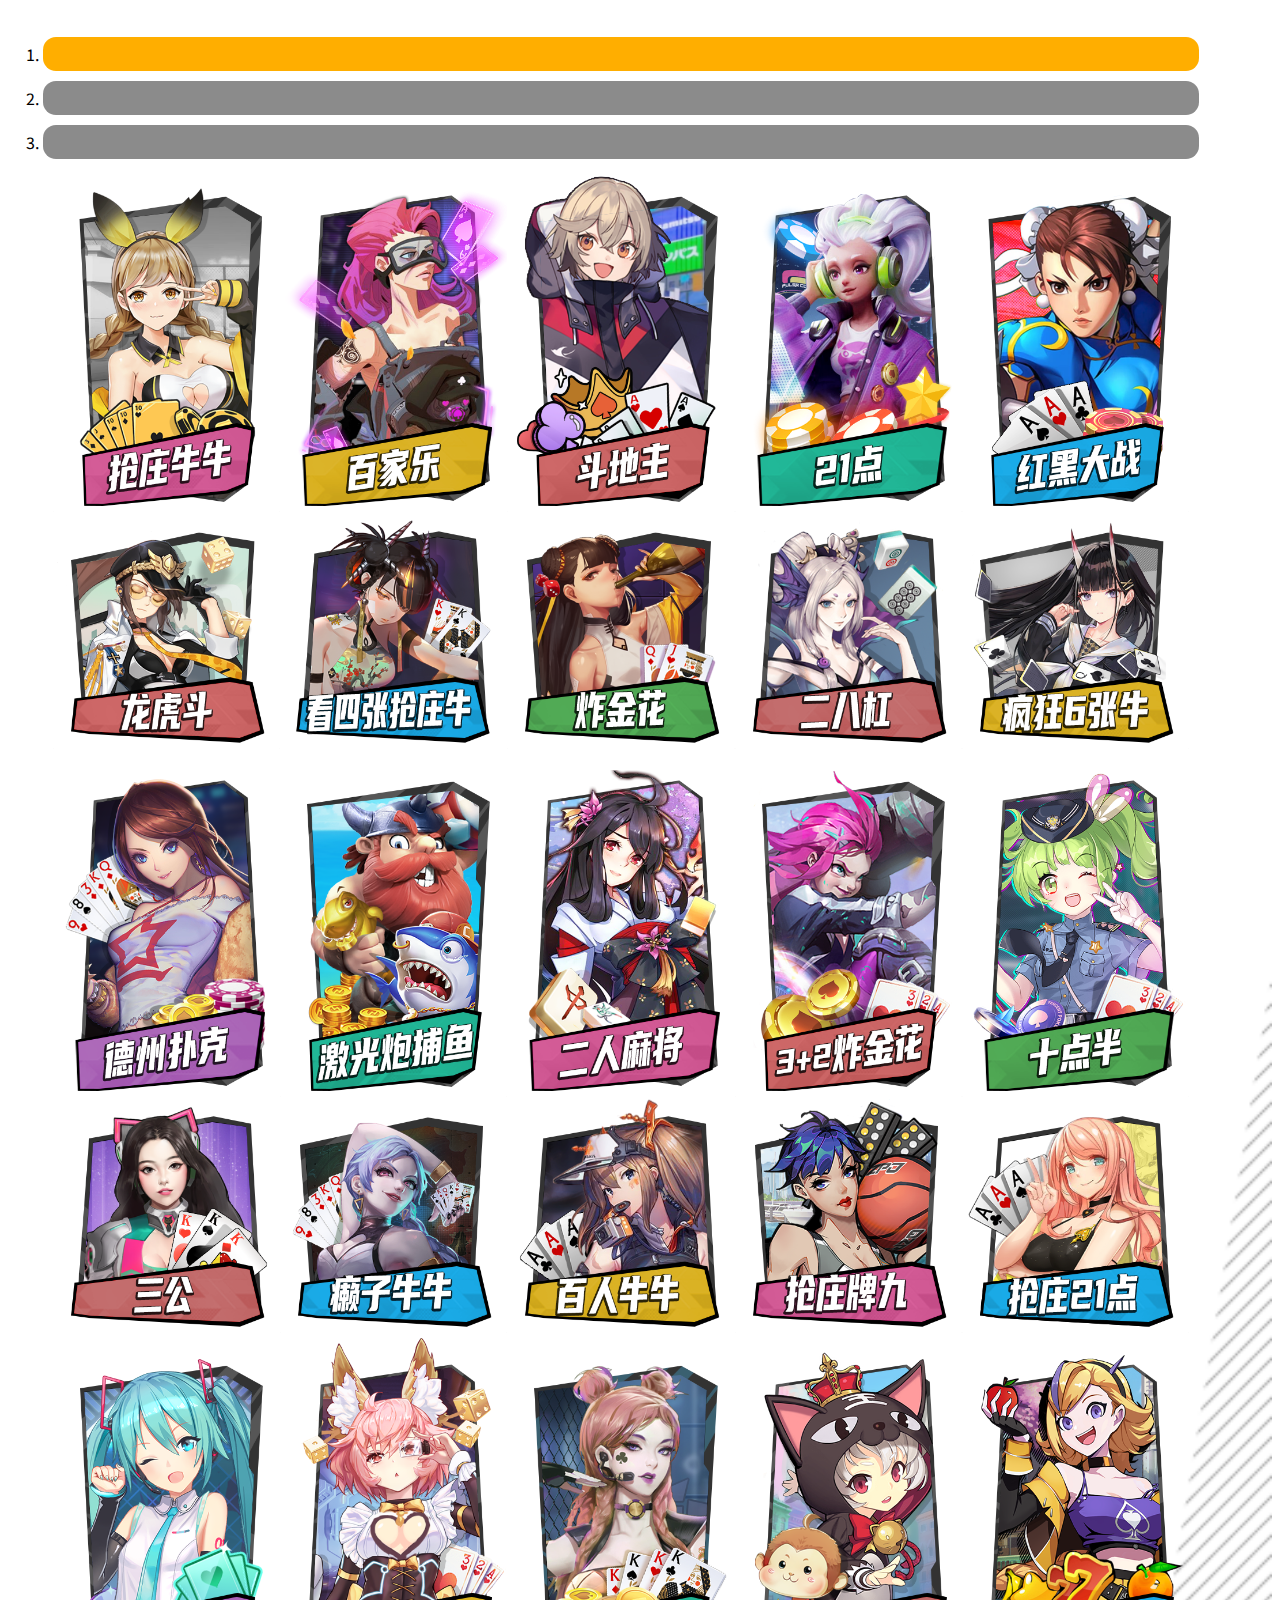
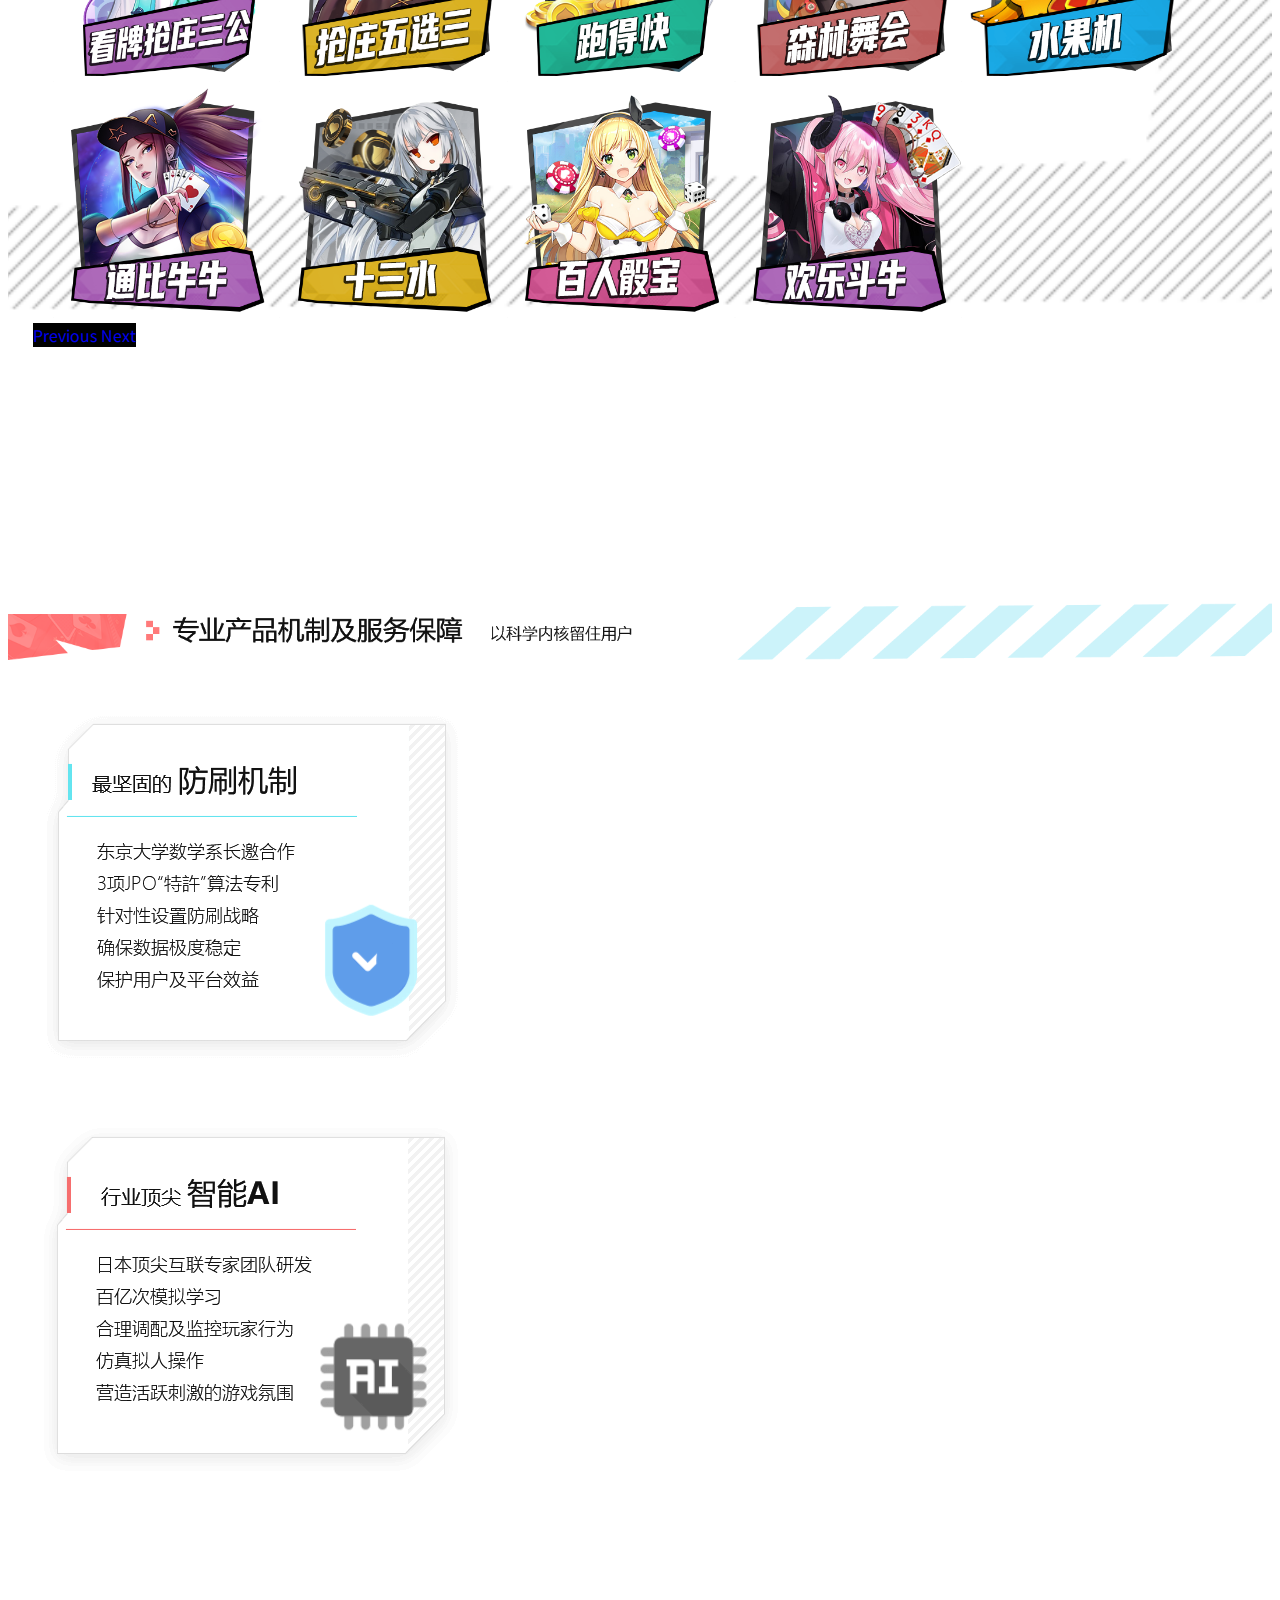
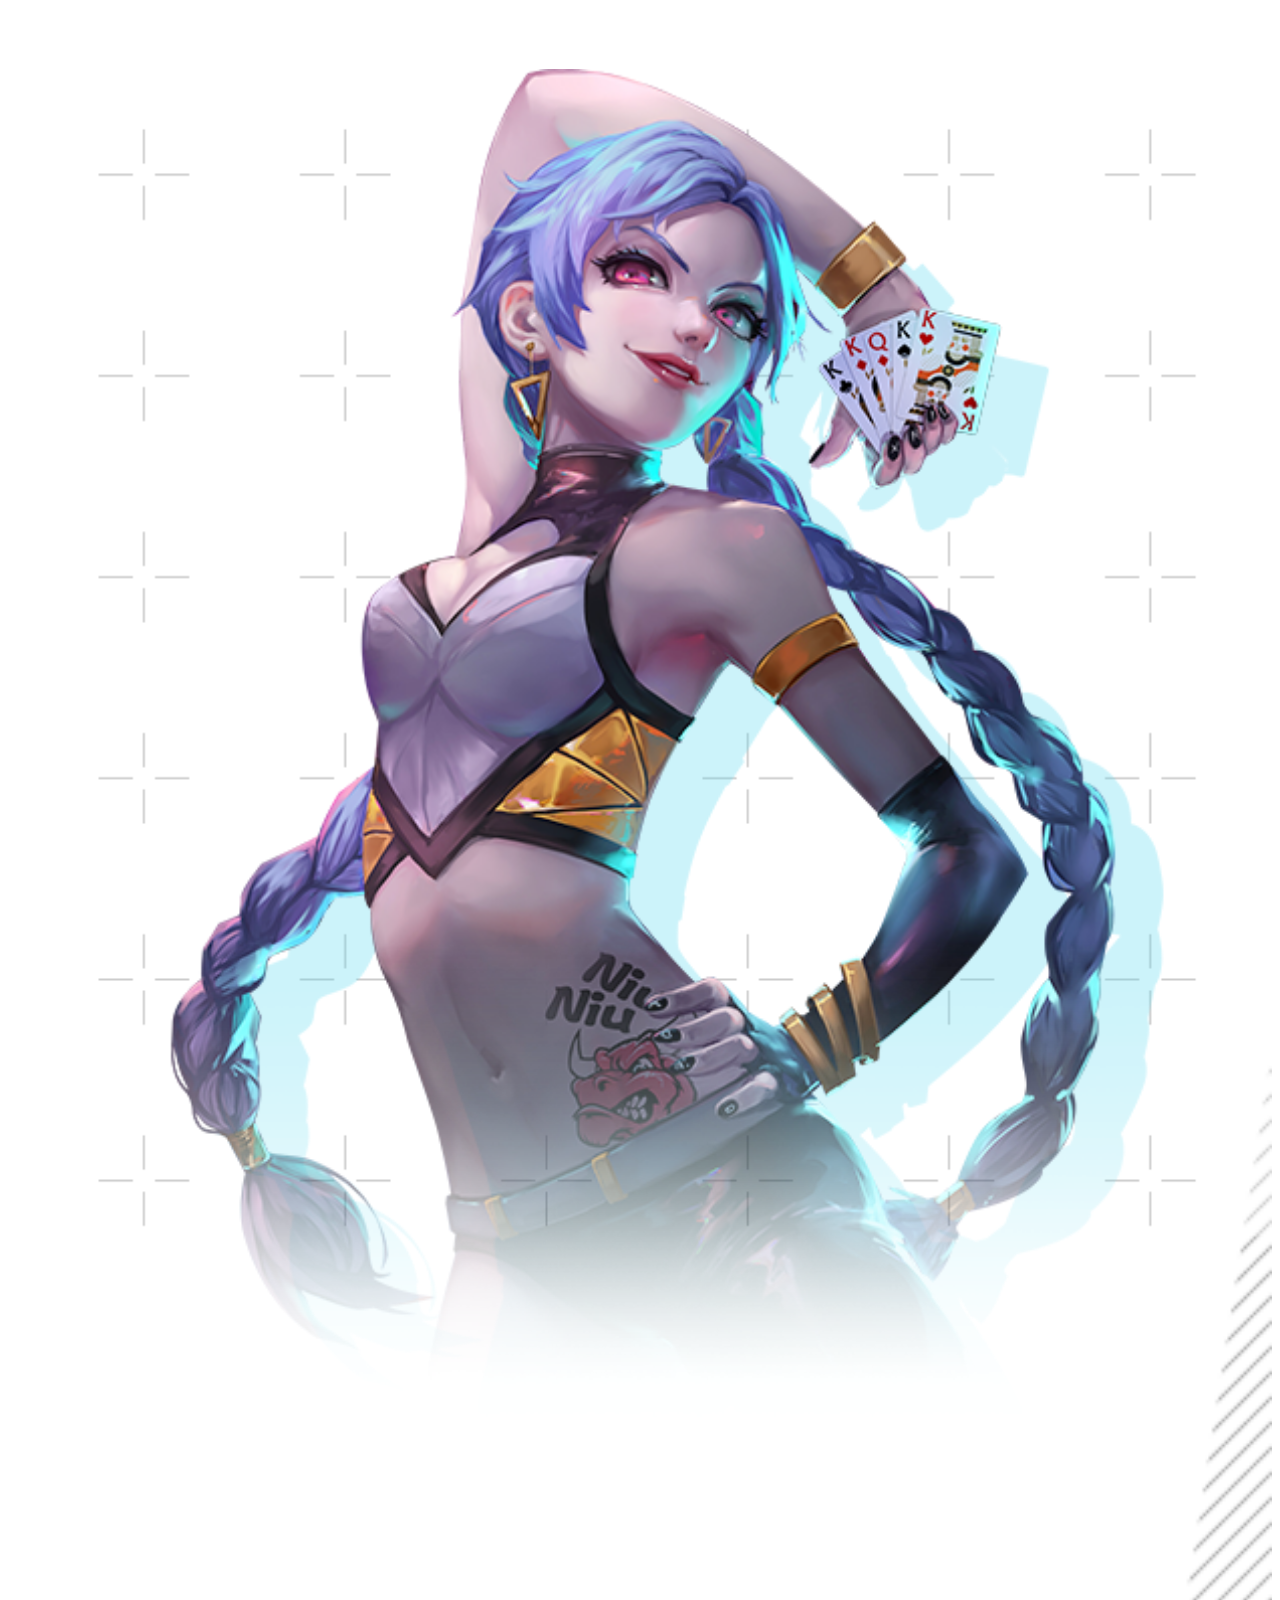
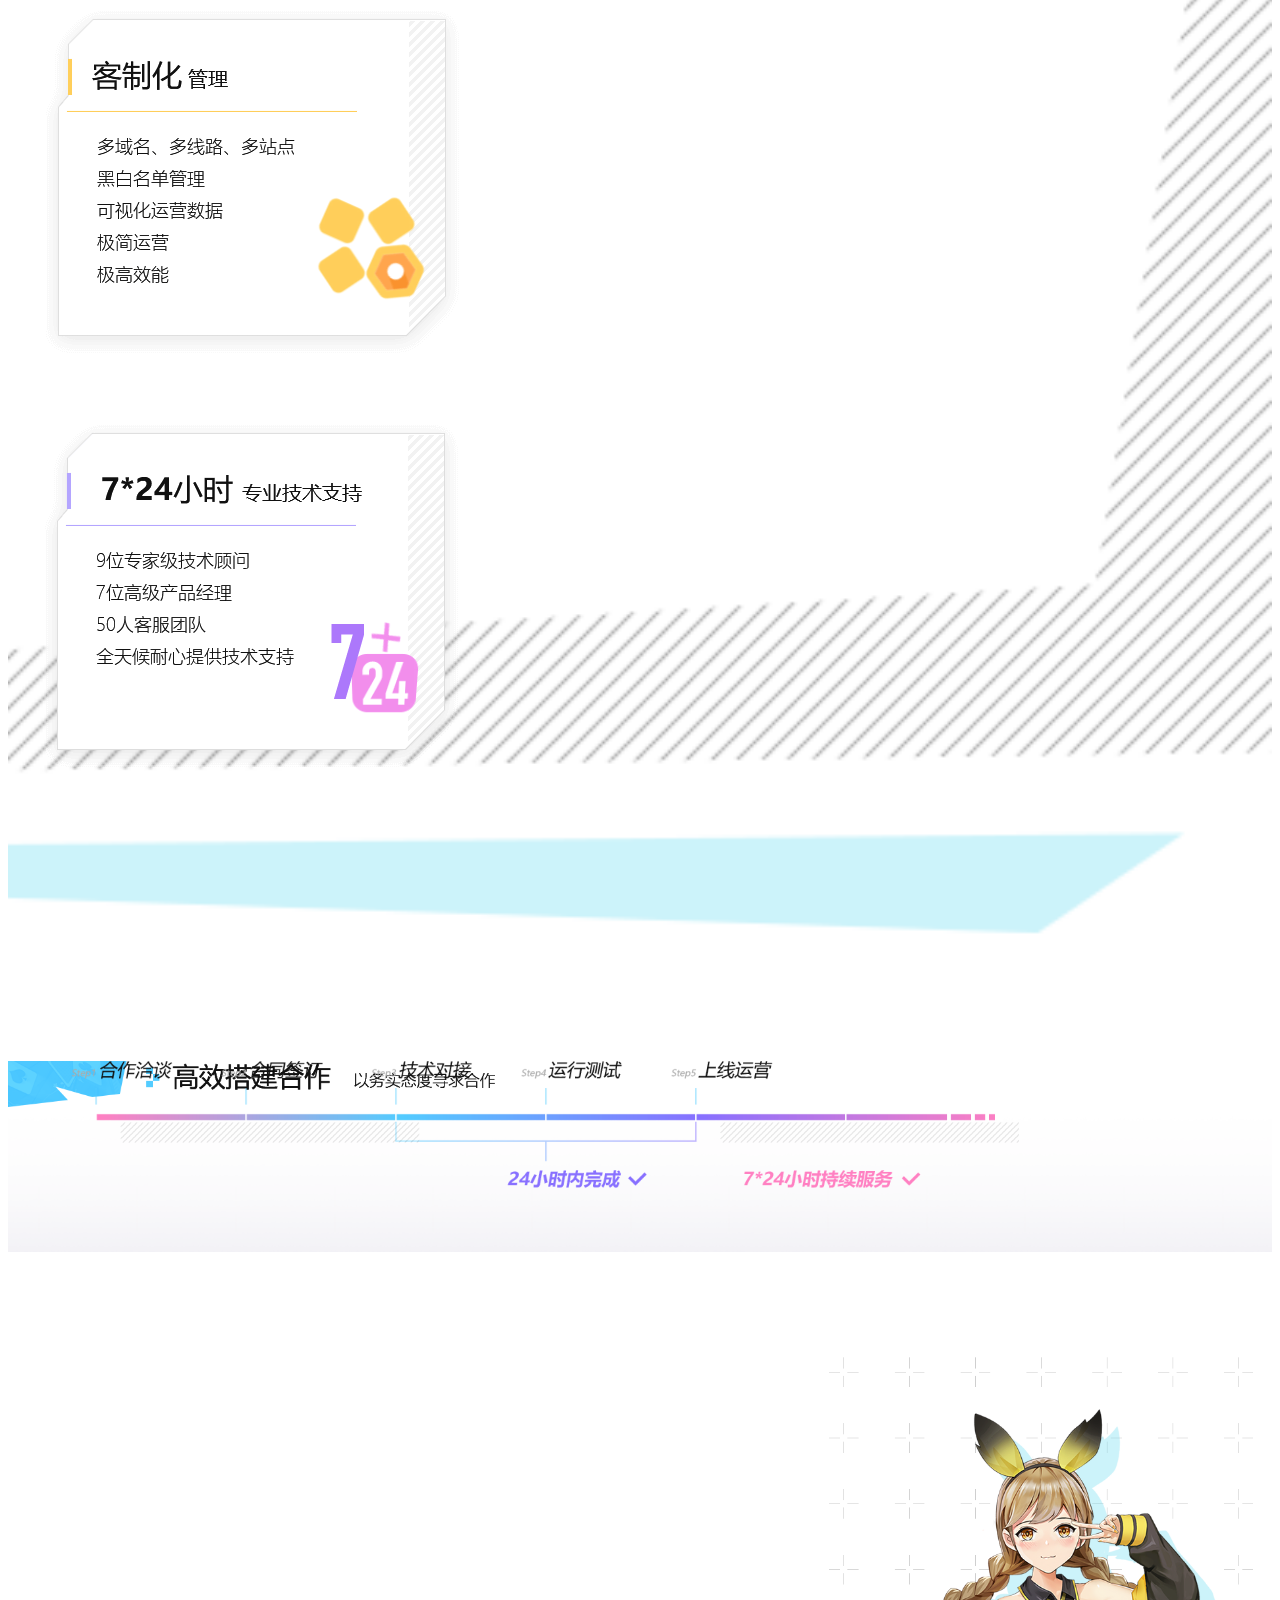
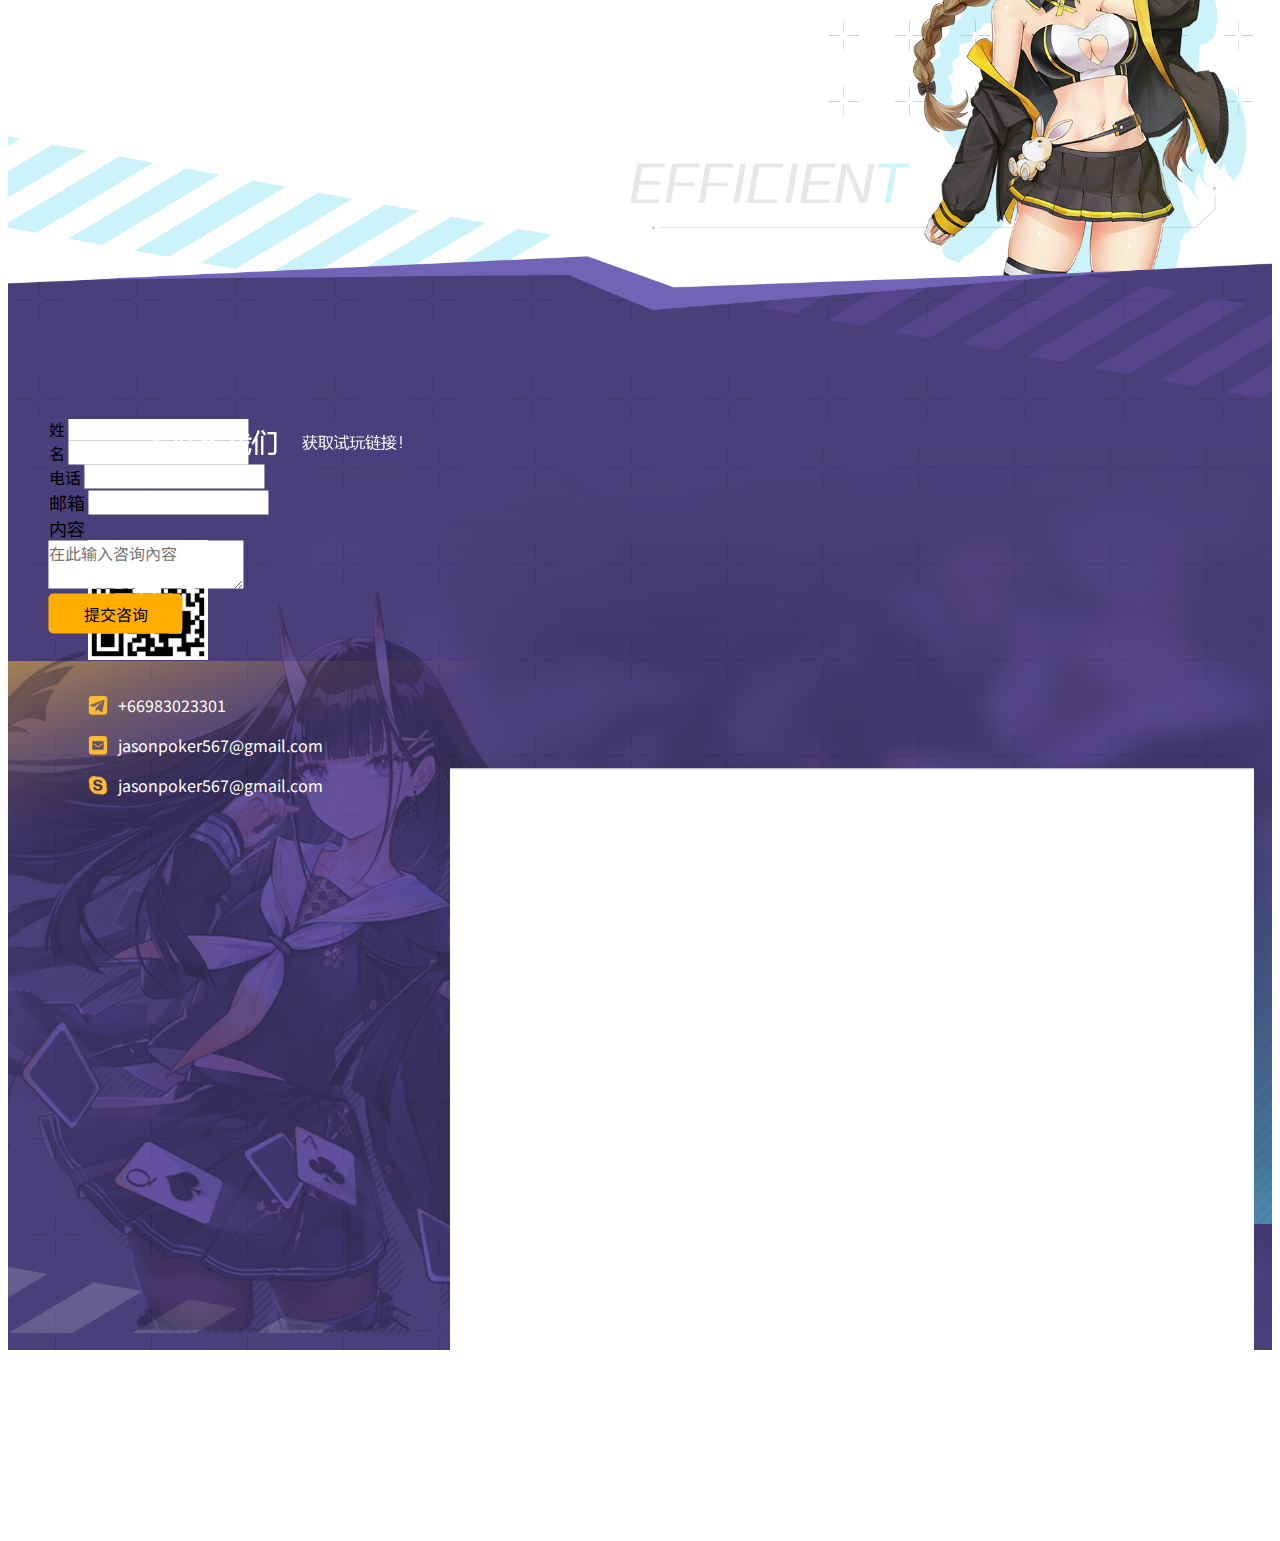
==== commit 5cc1cab8: "feedback fix" ====
--- a/index.html
+++ b/index.html
@@ -754,15 +754,15 @@
                 <li class=" QR"><img src="images/QR.png" alt="" class="img_fluid QRcode"></li>
 
                 <ul class="d-flex flex-column pl-2 pr-2">
-                  <li class=" tel"><a class="contact_li" href="#"><img src="images/tel.png" class="contact_icon " alt=""><span class="white font5">+86 16794638479</span></a></li>
-                  <li class=" mail"><a class="contact_li"  href="#"><img src="images/mail.png" class="contact_icon " alt=""><span class="white font5">ieuithiio@gmail.com</span></a></li>
-                  <li class=" skype"><a class="contact_li"  href="#"><img src="images/skype.png" class="contact_icon " alt=""><span class="white font5">点此与KX商务交谈</span></a></li>
-                  <li class=" twitter"><a class="contact_li"  href="#"><img src="images/twitter.png"  alt="" class="contact_icon " alt=""><span class="white font5">ieuithiio@gmail.com</span></a></li>
+                  <li class=" tg"><a class="contact_li" href="#" target="_blank"><img src="images/tg.png" class="contact_icon " alt=""><span class="white font5">+66983023301</span></a></li>
+                  <li class=" mail"><a class="contact_li"  href="mailto:jasonpoker567@gmail.com" target="_blank"><img src="images/mail.png" class="contact_icon " alt=""><span class="white font5">jasonpoker567@gmail.com</span></a></li>
+                  <li class=" skype"><a class="contact_li"  href="#" target="_blank"><img src="images/skype.png"  class="contact_icon " alt=""><span class="white font5">jasonpoker567@gmail.com</span></a></li>
+                  <!-- <li class=" twitter"><a class="contact_li"  href="#"><img src="images/twitter.png"  alt="" class="contact_icon " alt=""><span class="white font5">ieuithiio@gmail.com</span></a></li> -->
                 </ul>
               </ul>
               <div class="table position-relative">
                 <div class="table_content  position-absolute">
-                  <p>如您需要咨询，请填写下面表格，我们将尽快与您联系：</p>
+                  <p class="mb-4 white_space">如您需要咨询，请填写下面表格，我们将尽快与您联系：</p>
                   <form>
                     <div class="form-row">
                       <div class="form-group col-md-6">
@@ -785,12 +785,12 @@
                     </div>
                     <div class="form-group">
                       <label class="font4" for="t-area">内容</label><br>
-                      <textarea textarea class="textarea green" id="t-area" name="t-area" placeholder="Write something.."></textarea>
+                      <textarea textarea class="textarea form-control" id="t-area" name="t-area" placeholder="在此输入咨询內容"></textarea>
                     </div>
 
 
                     <div class="d-flex justify-content-center">
-                      <button type="submit" class="table_btn ">送出</button>
+                      <button type="submit" class="table_btn ">提交咨询</button>
                     </div>
 
                   </form>
--- a/css/index.css
+++ b/css/index.css
@@ -241,8 +241,8 @@
 }
 /* ---------------------------------------------------------- */
 .wrapper{
-  /* width: 100%; */
-  max-width: 1440px;
+  width: 100%;
+  /* max-width: 1440px; */
   margin: 0 auto;
 }
 section{
@@ -252,7 +252,7 @@
 }
 .headline{
   /* width: 100%; */
-  max-width: 1440px;
+  /* max-width: 1440px; */
   margin: 8vh auto 2vh auto;
   height: auto;
   display: flex;
@@ -423,7 +423,7 @@
 .modal-backdrop.show{
   opacity: .7;
 }
-@media screen and (max-width: 1024px){
+@media screen and (max-width: 480px){
   .modal-body{
     padding: 0;
   }
@@ -545,10 +545,16 @@
 }
 .progress_bar{
   display: flex;
-  padding: 0 20% 0 5%;
+  padding: 0 0 15% 13%;
 }
 .progress_bar_img{
   max-height: 450px;
+}
+@media screen and (max-width: 1440px){
+  .progress_bar{
+    display: flex;
+    padding: 0 20% 0 5%;
+  }
 }
 @media screen and (max-width: 1024px){
   .efficient_info{
@@ -577,10 +583,9 @@
   display: flex;
   flex-flow: column;
   z-index: 90;
-  /* top: 20%; */
   background: repeat url("../images/index_sention4_4.png");
-  background-position: bottom;
-  background-size: cover;
+  background-position: top;
+  background-size: contain;
 }
 .contact_box{
   
@@ -647,8 +652,8 @@
 }
 .table_btn{
   background-color: #ffae00;
-  border-radius: 15px;
-  padding: 5px 15px;
+  border-radius: 5px;
+  padding: 8px 35px;
 }
 .sention4_bg{
   bottom: 0;
@@ -675,6 +680,13 @@
   max-width: 30px;
   object-fit: contain;
   padding-right: 10px;
+}
+@media screen and (max-width: 1440px){
+  .contact_flex{
+    background: repeat url("../images/index_sention4_4.png");
+    background-position: bottom;
+    background-size: cover;
+  }
 }
 @media screen and (max-width: 1024px){
   .table{
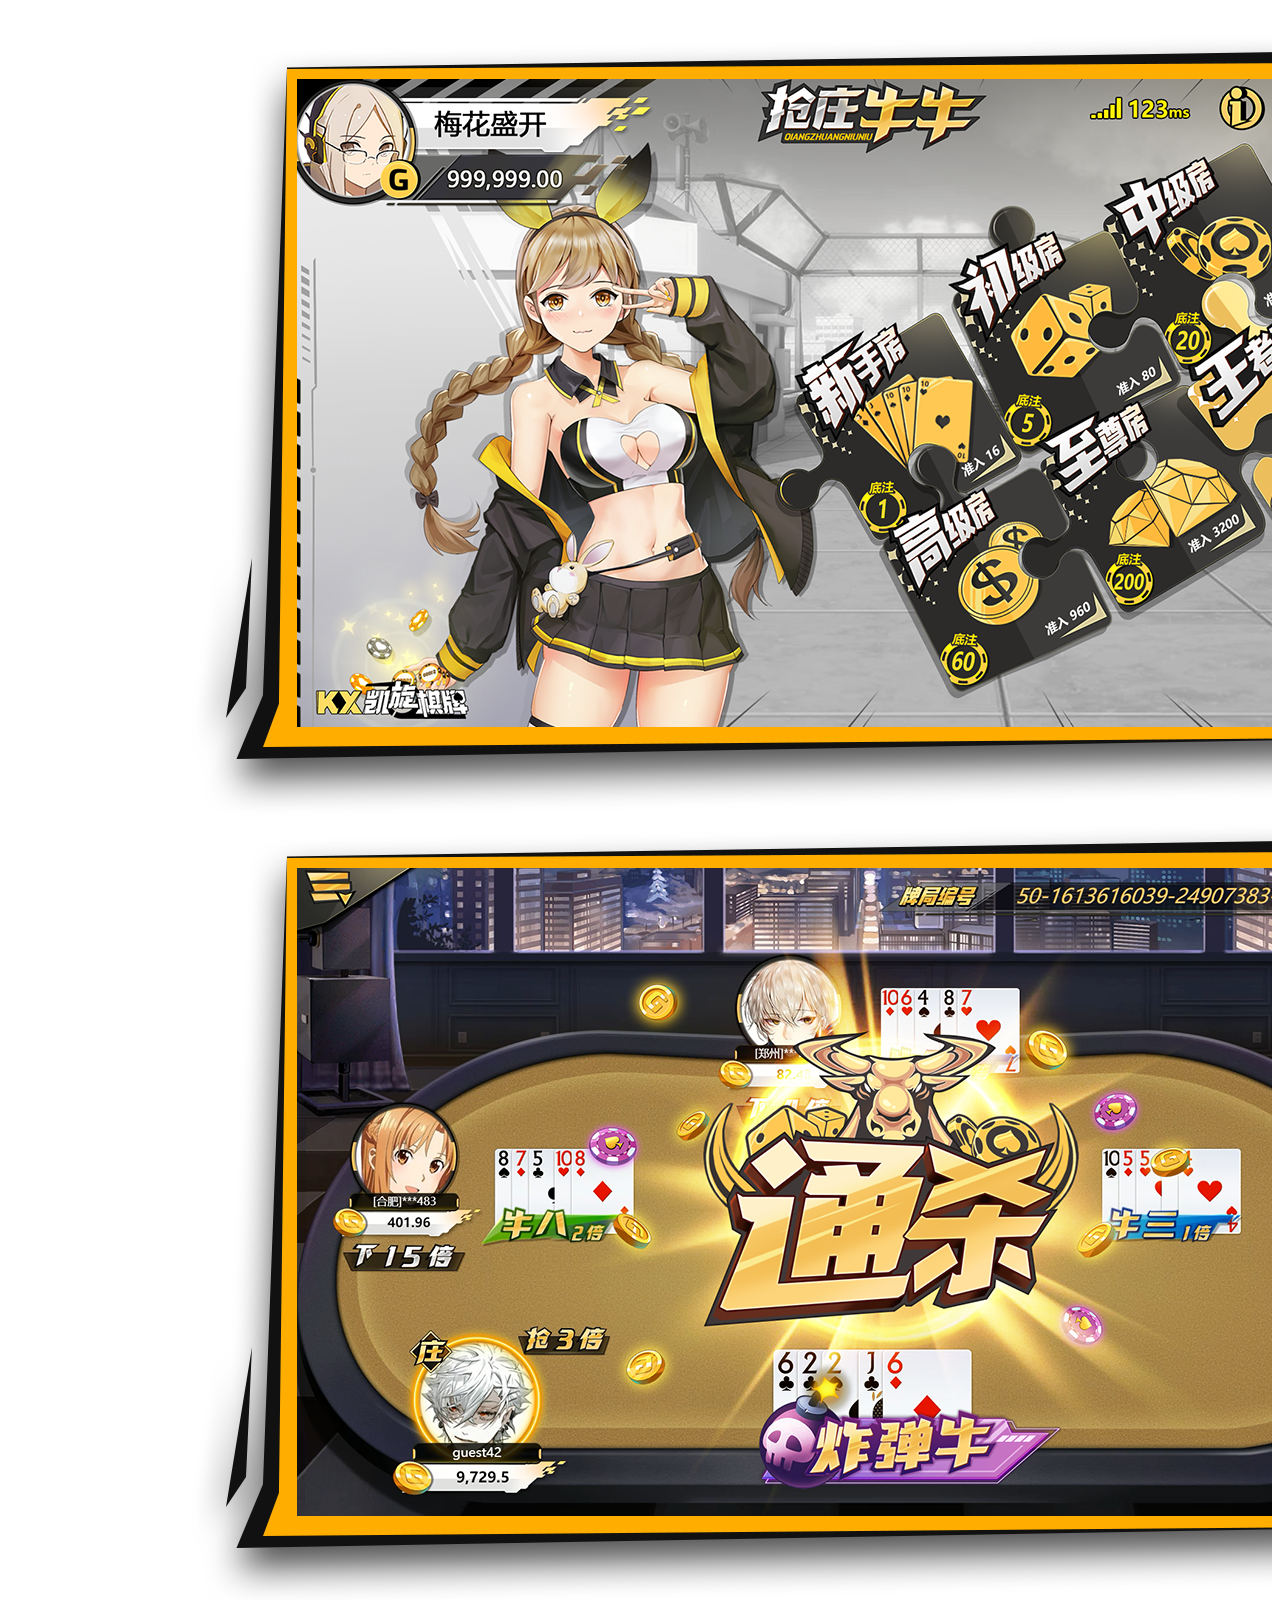
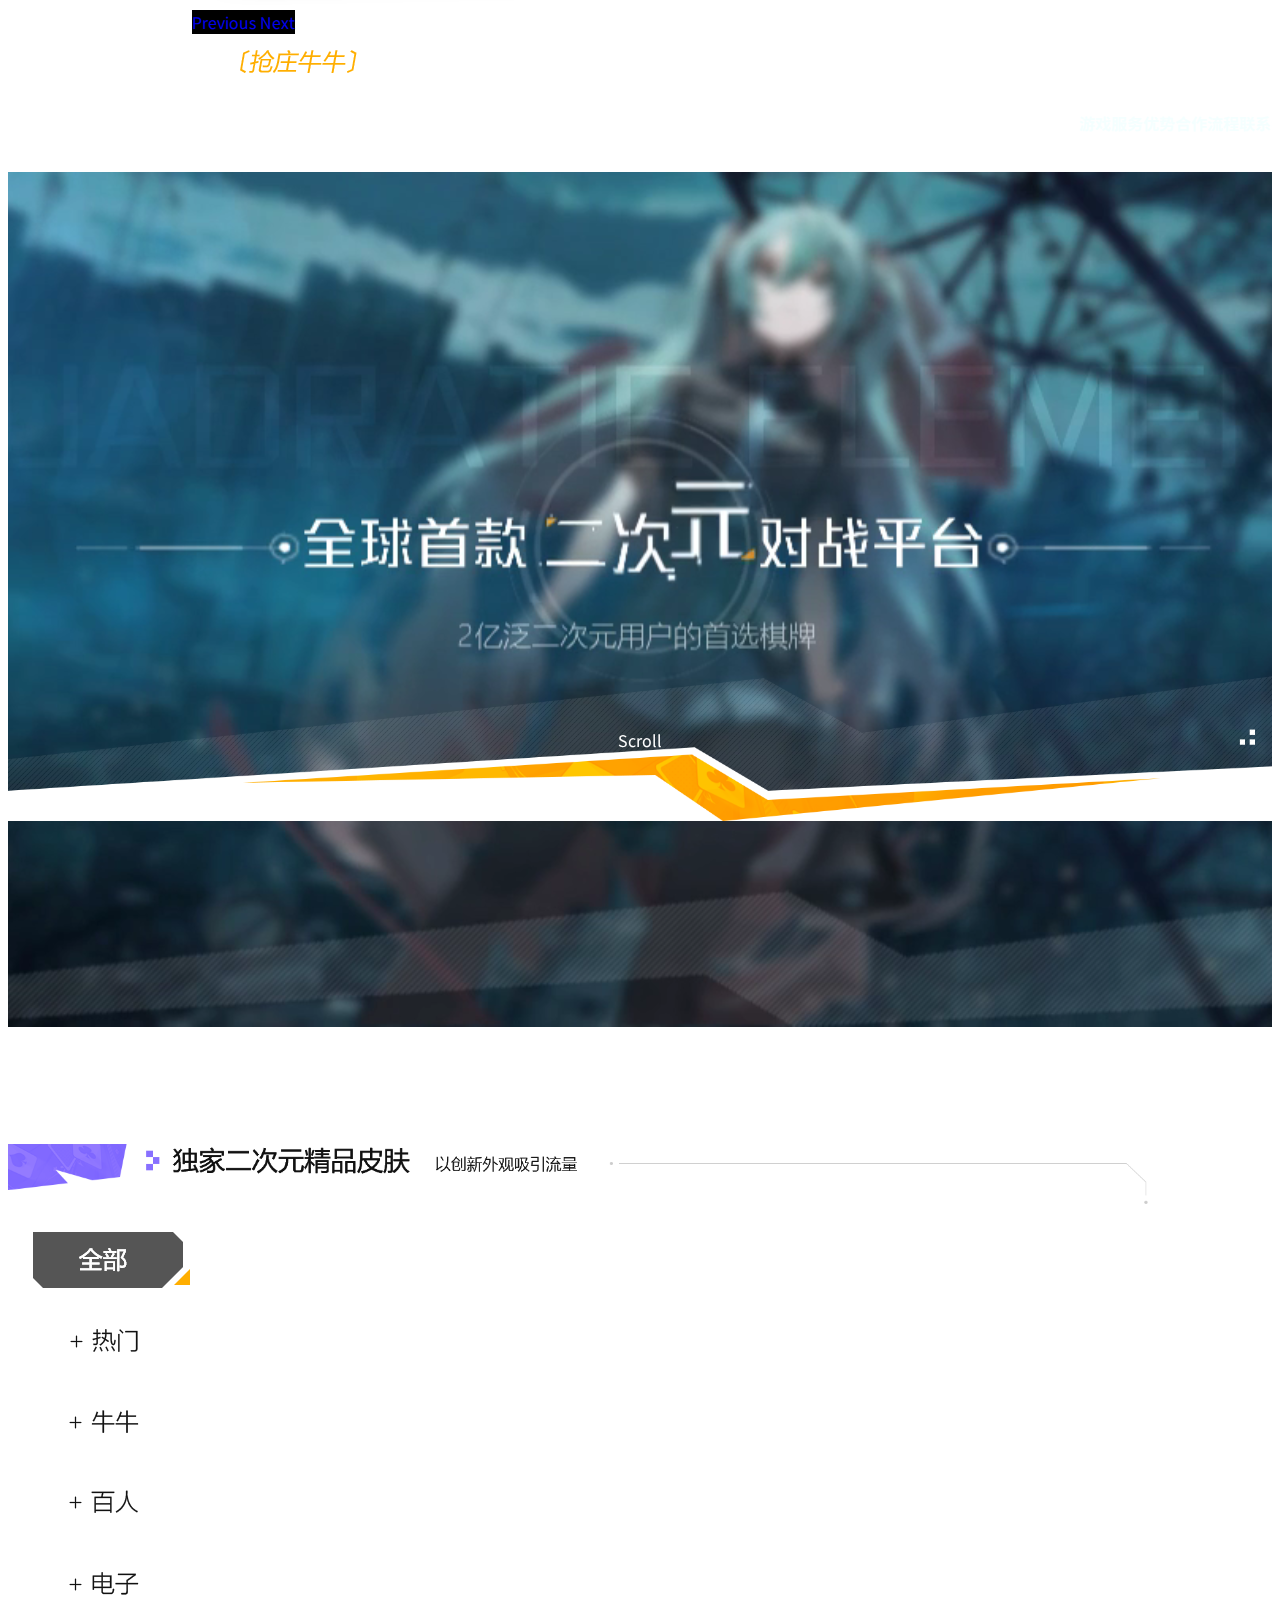
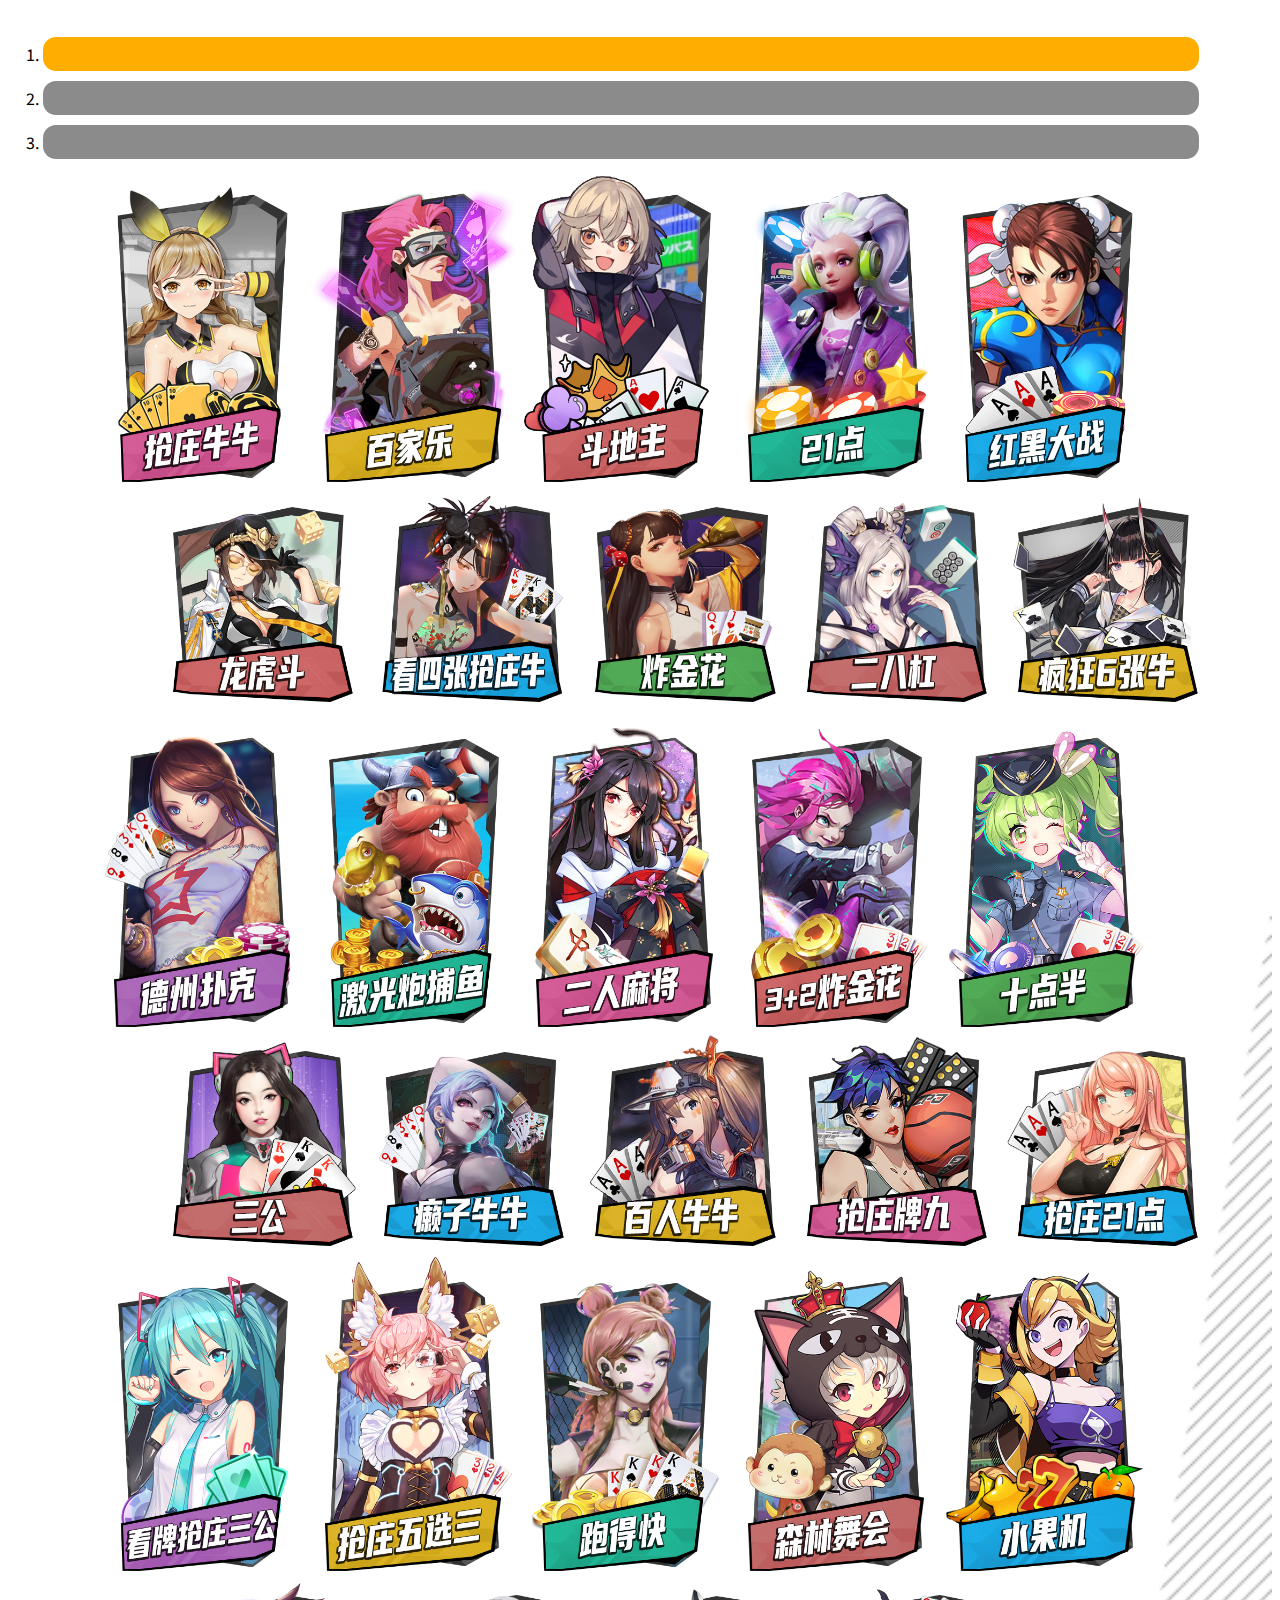
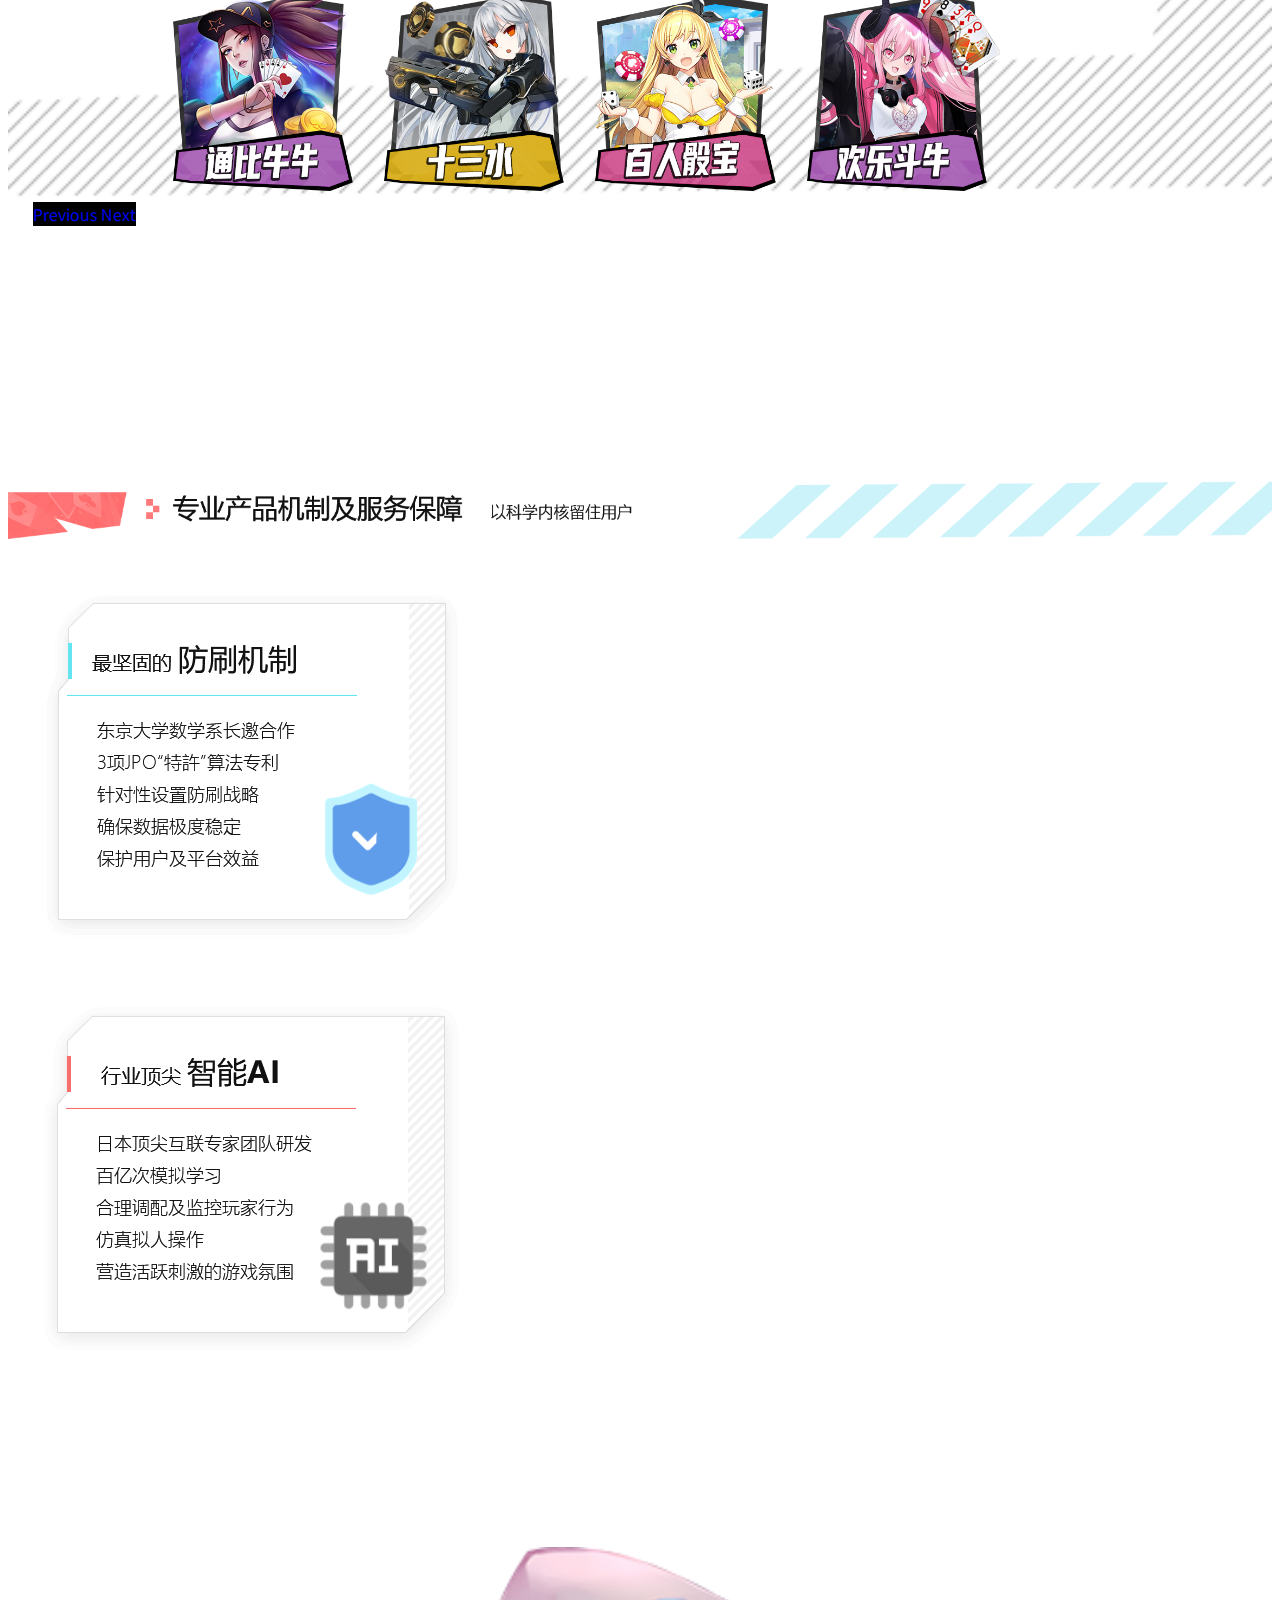
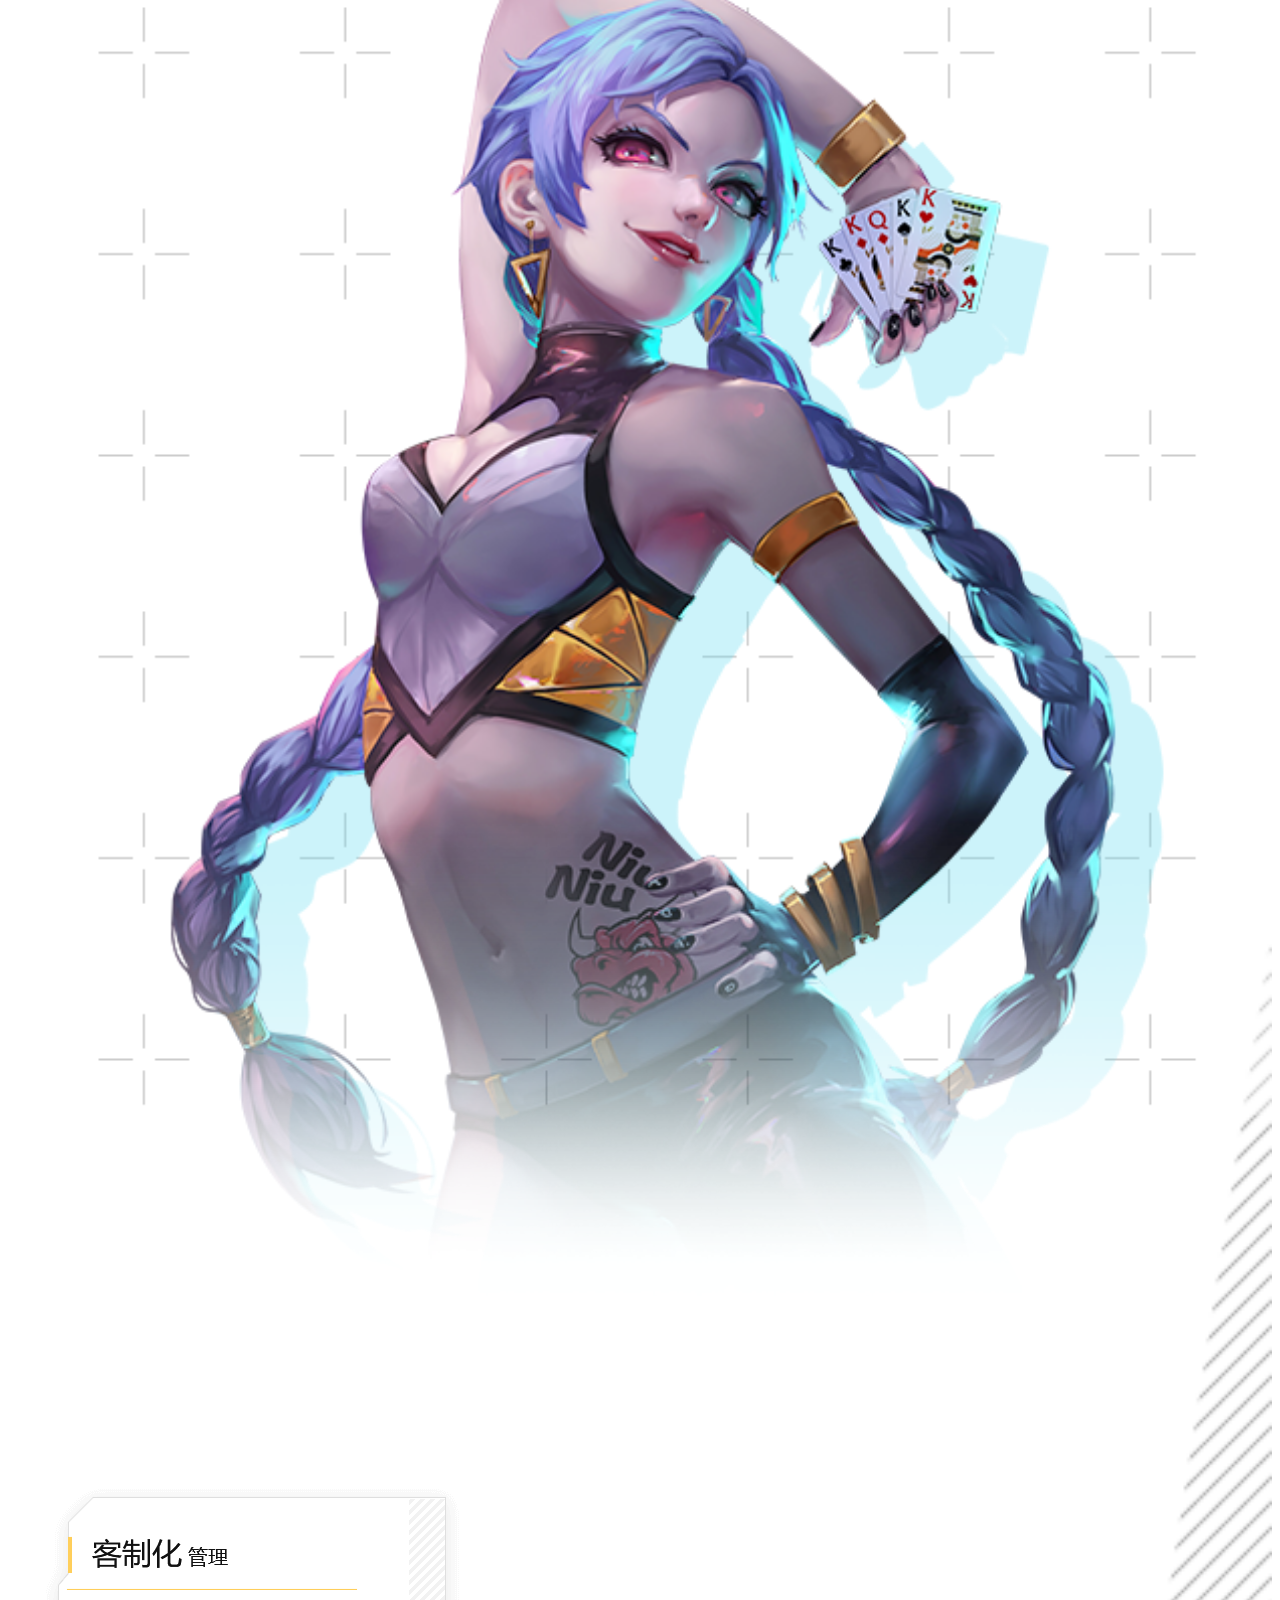
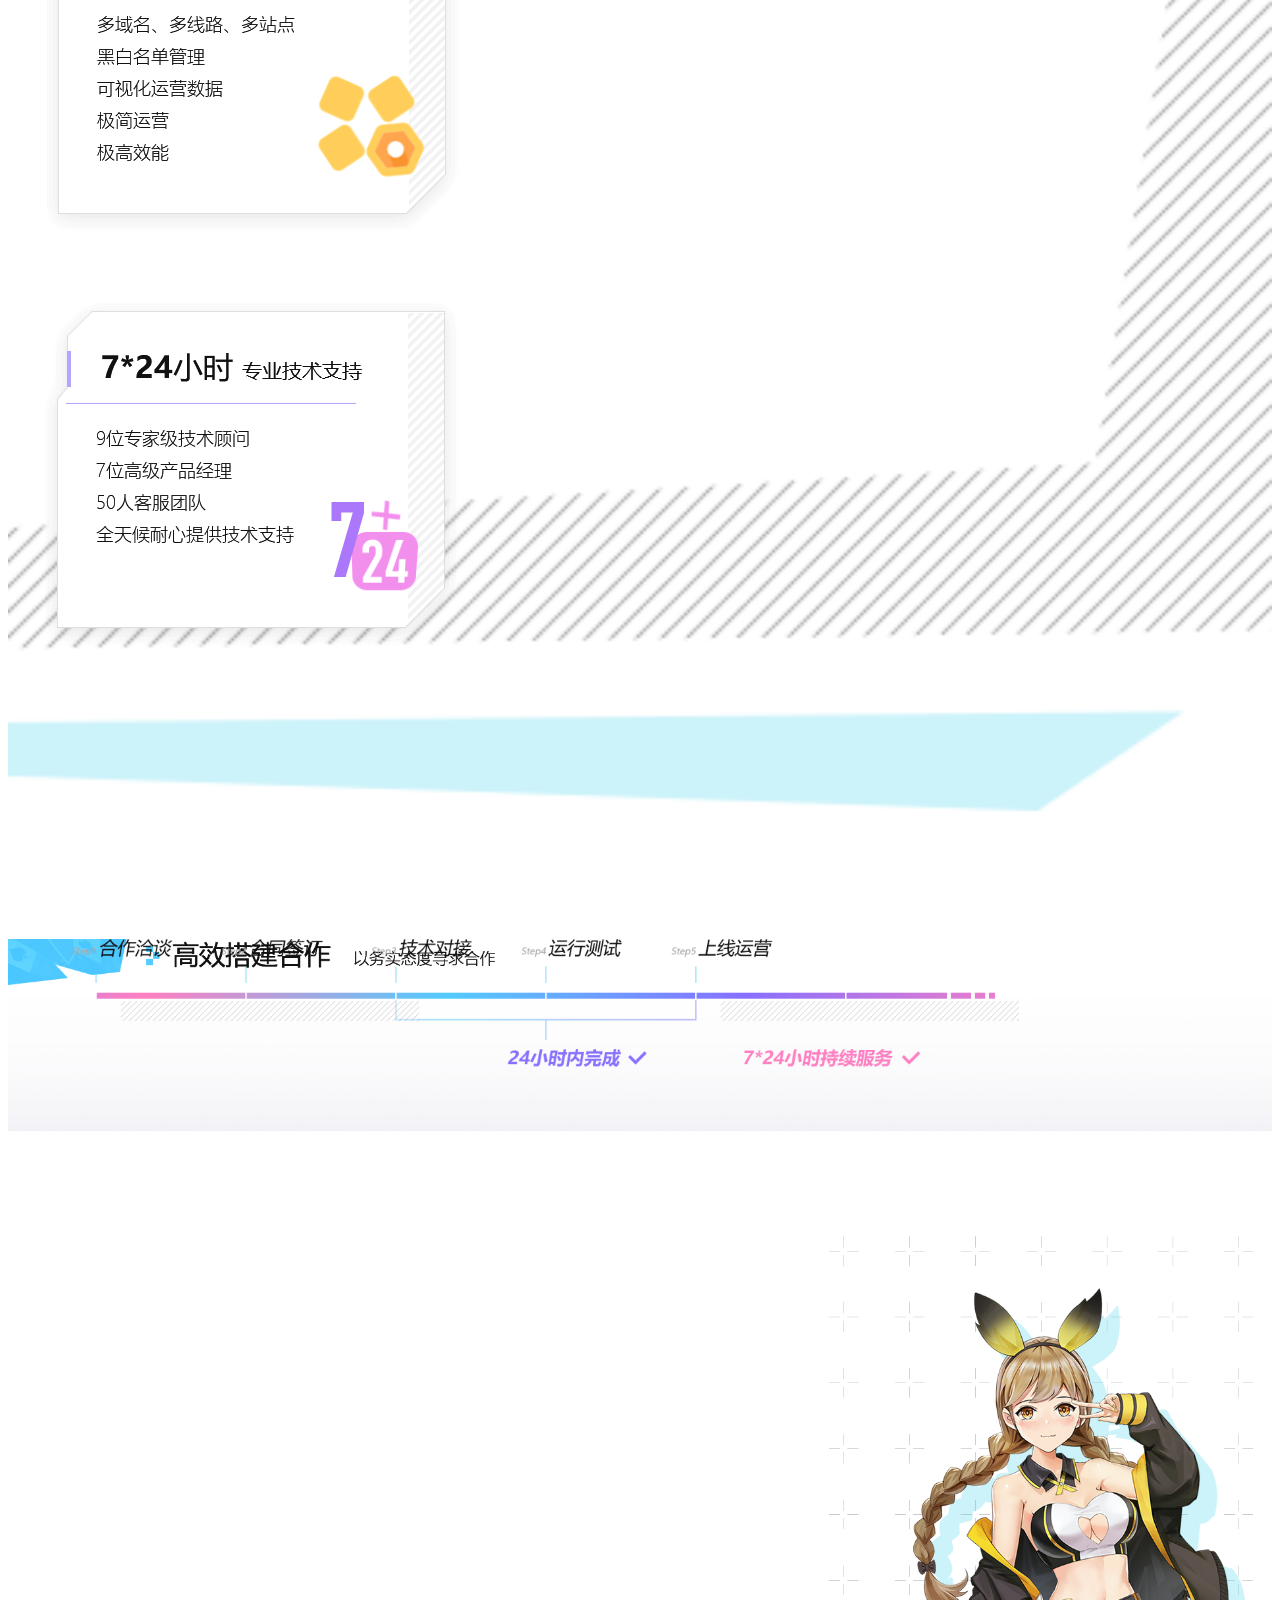
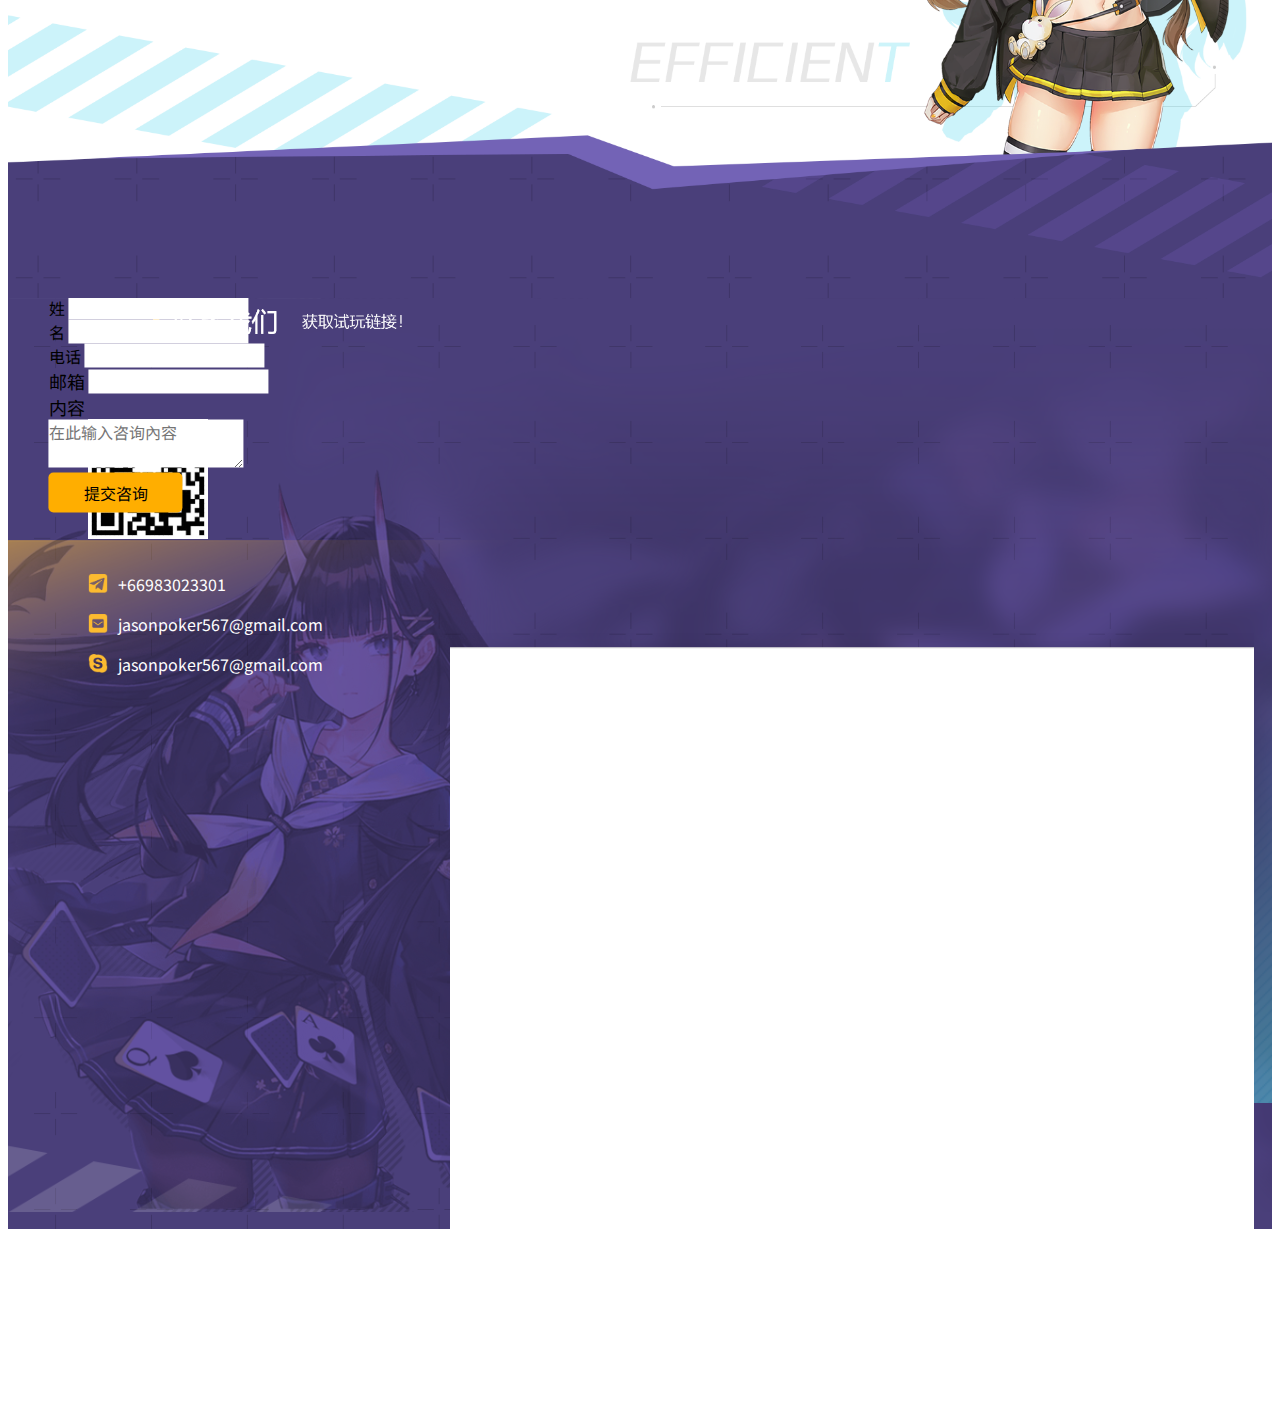
==== commit acf14809: "0308 feedback" ====
--- a/index.html
+++ b/index.html
@@ -203,7 +203,7 @@
                           <button id="cznn"  data-toggle="modal" data-target="#exampleModalCenter">
                             <img src="images/icon/cznn.png" alt="" class="img_fluid">
                           </button>
-                          <button id="lh"  data-toggle="modal" data-target="#exampleModalCenter">
+                          <button class="small_slide" id="lh"  data-toggle="modal" data-target="#exampleModalCenter">
                             <img src="images/icon/lh.png" alt="" class="img_fluid">
                           </button>
                         </li>
@@ -211,7 +211,7 @@
                           <button id="bjl"  data-toggle="modal" data-target="#exampleModalCenter">
                             <img src="images/icon/bjl.png" alt="" class="img_fluid">
                           </button>
-                          <button id="cz4n"  data-toggle="modal" data-target="#exampleModalCenter">
+                          <button class="small_slide" id="cz4n"  data-toggle="modal" data-target="#exampleModalCenter">
                             <img src="images/icon/cz4n.png" alt="" class="img_fluid">
                           </button>
                         </li>
@@ -219,7 +219,7 @@
                           <button id="ddj"  data-toggle="modal" data-target="#exampleModalCenter">
                             <img src="images/icon/ddj.png" alt="" class="img_fluid">
                           </button>
-                          <button id="gflower"  data-toggle="modal" data-target="#exampleModalCenter">
+                          <button class="small_slide" id="gflower"  data-toggle="modal" data-target="#exampleModalCenter">
                             <img src="images/icon/gflower.png" alt="" class="img_fluid">
                           </button>
                         </li>
@@ -227,7 +227,7 @@
                           <button id="21"  data-toggle="modal" data-target="#exampleModalCenter">
                             <img src="images/icon/21.png" alt="" class="img_fluid">
                           </button>
-                          <button id="28"  data-toggle="modal" data-target="#exampleModalCenter">
+                          <button class="small_slide" id="28"  data-toggle="modal" data-target="#exampleModalCenter">
                             <img src="images/icon/28.png" alt="" class="img_fluid">
                           </button>
                         </li>
@@ -235,7 +235,7 @@
                           <button id="redblack"  data-toggle="modal" data-target="#exampleModalCenter">
                             <img src="images/icon/redblack.png" alt="" class="img_fluid">
                           </button>
-                          <button id="qz6n_s"  data-toggle="modal" data-target="#exampleModalCenter">
+                          <button class="small_slide" id="qz6n_s"  data-toggle="modal" data-target="#exampleModalCenter">
                             <img src="images/icon/qz6n_s.png" alt="" class="img_fluid">
                           </button>
                         </li>
@@ -247,7 +247,7 @@
                           <button id="pocker"  data-toggle="modal" data-target="#exampleModalCenter">
                             <img src="images/icon/pocker.png" alt="" class="img_fluid">
                           </button>
-                          <button id="sang"  data-toggle="modal" data-target="#exampleModalCenter">
+                          <button class="small_slide" id="sang"  data-toggle="modal" data-target="#exampleModalCenter">
                             <img src="images/icon/sang.png" alt="" class="img_fluid">
                           </button>
                         </li>
@@ -255,7 +255,7 @@
                           <button id="fish"  data-toggle="modal" data-target="#exampleModalCenter">
                             <img src="images/icon/fish.png" alt="" class="img_fluid">
                           </button>
-                          <button id="lznn_s"  data-toggle="modal" data-target="#exampleModalCenter">
+                          <button class="small_slide" id="lznn_s"  data-toggle="modal" data-target="#exampleModalCenter">
                             <img src="images/icon/lznn_s.png" alt="" class="img_fluid">
                           </button>
                         </li>
@@ -263,7 +263,7 @@
                           <button id="mj"  data-toggle="modal" data-target="#exampleModalCenter">
                             <img src="images/icon/mj.png" alt="" class="img_fluid">
                           </button>
-                          <button id="bnnn"  data-toggle="modal" data-target="#exampleModalCenter">
+                          <button class="small_slide" id="bnnn"  data-toggle="modal" data-target="#exampleModalCenter">
                             <img src="images/icon/bnnn.png" alt="" class="img_fluid">
                           </button>
                         </li>
@@ -271,7 +271,7 @@
                           <button id="32gflower"  data-toggle="modal" data-target="#exampleModalCenter">
                             <img src="images/icon/32gflower.png" alt="" class="img_fluid">
                           </button>
-                          <button id="cz9_s"  data-toggle="modal" data-target="#exampleModalCenter">
+                          <button class="small_slide" id="cz9_s"  data-toggle="modal" data-target="#exampleModalCenter">
                             <img src="images/icon/cz9_s.png" alt="" class="img_fluid">
                           </button>
                         </li>
@@ -279,7 +279,7 @@
                           <button id="10"  data-toggle="modal" data-target="#exampleModalCenter">
                             <img src="images/icon/10.png" alt="" class="img_fluid">
                           </button>
-                          <button id="cz21_s"  data-toggle="modal" data-target="#exampleModalCenter">
+                          <button  class="small_slide" id="cz21_s"  data-toggle="modal" data-target="#exampleModalCenter">
                             <img src="images/icon/cz21_s.png" alt="" class="img_fluid">
                           </button>
                         </li>
@@ -291,7 +291,7 @@
                           <button id="cz3g"  data-toggle="modal" data-target="#exampleModalCenter">
                             <img src="images/icon/cz3g.png" alt="" class="img_fluid">
                           </button>
-                          <button id="tbnn"  data-toggle="modal" data-target="#exampleModalCenter">
+                          <button class="small_slide" id="tbnn"  data-toggle="modal" data-target="#exampleModalCenter">
                             <img src="images/icon/tbnn.png" alt="" class="img_fluid">
                           </button>
                         </li>
@@ -299,7 +299,7 @@
                           <button id="cz53"  data-toggle="modal" data-target="#exampleModalCenter">
                             <img src="images/icon/cz53.png" alt="" class="img_fluid">
                           </button>
-                          <button id="13"  data-toggle="modal" data-target="#exampleModalCenter">
+                          <button class="small_slide" id="13"  data-toggle="modal" data-target="#exampleModalCenter">
                             <img src="images/icon/13.png" alt="" class="img_fluid">
                           </button>
                         </li>
@@ -307,7 +307,7 @@
                           <button id="run"  data-toggle="modal" data-target="#exampleModalCenter">
                             <img src="images/icon/run.png" alt="" class="img_fluid">
                           </button>
-                          <button id="bnsb"  data-toggle="modal" data-target="#exampleModalCenter">
+                          <button class="small_slide" id="bnsb"  data-toggle="modal" data-target="#exampleModalCenter">
                             <img src="images/icon/bnsb.png" alt="" class="img_fluid">
                           </button>
                         </li>
@@ -315,7 +315,7 @@
                           <button id="dance"  data-toggle="modal" data-target="#exampleModalCenter">
                             <img src="images/icon/dance.png" alt="" class="img_fluid">
                           </button>
-                          <button id="hldn_s"  data-toggle="modal" data-target="#exampleModalCenter">
+                          <button class="small_slide" id="hldn_s"  data-toggle="modal" data-target="#exampleModalCenter">
                             <img src="images/icon/hldn_s.png" alt="" class="img_fluid">
                           </button>
                         </li>
@@ -352,7 +352,7 @@
                           <button id="cznn"  data-toggle="modal" data-target="#exampleModalCenter">
                             <img src="images/icon/cznn.png" alt="" class="img_fluid">
                           </button>
-                          <button id="lh"  data-toggle="modal" data-target="#exampleModalCenter">
+                          <button class="small_slide" id="lh"  data-toggle="modal" data-target="#exampleModalCenter">
                             <img src="images/icon/lh.png" alt="" class="img_fluid">
                           </button>
                         </li>
@@ -360,7 +360,7 @@
                           <button id="bjl"  data-toggle="modal" data-target="#exampleModalCenter">
                             <img src="images/icon/bjl.png" alt="" class="img_fluid">
                           </button>
-                          <button id="cz4n"  data-toggle="modal" data-target="#exampleModalCenter">
+                          <button class="small_slide" id="cz4n"  data-toggle="modal" data-target="#exampleModalCenter">
                             <img src="images/icon/cz4n.png" alt="" class="img_fluid">
                           </button>
                         </li>
@@ -368,7 +368,7 @@
                           <button id="ddj"  data-toggle="modal" data-target="#exampleModalCenter">
                             <img src="images/icon/ddj.png" alt="" class="img_fluid">
                           </button>
-                          <button id="gflower"  data-toggle="modal" data-target="#exampleModalCenter">
+                          <button class="small_slide" id="gflower"  data-toggle="modal" data-target="#exampleModalCenter">
                             <img src="images/icon/gflower.png" alt="" class="img_fluid">
                           </button>
                         </li>
@@ -376,7 +376,7 @@
                           <button id="21"  data-toggle="modal" data-target="#exampleModalCenter">
                             <img src="images/icon/21.png" alt="" class="img_fluid">
                           </button>
-                          <button id="28"  data-toggle="modal" data-target="#exampleModalCenter">
+                          <button class="small_slide" id="28"  data-toggle="modal" data-target="#exampleModalCenter">
                             <img src="images/icon/28.png" alt="" class="img_fluid">
                           </button>
                         </li>
@@ -384,7 +384,7 @@
                           <button id="redblack"  data-toggle="modal" data-target="#exampleModalCenter">
                             <img src="images/icon/redblack.png" alt="" class="img_fluid">
                           </button>
-                          <button id="qz6n_s"  data-toggle="modal" data-target="#exampleModalCenter">
+                          <button class="small_slide" id="qz6n_s"  data-toggle="modal" data-target="#exampleModalCenter">
                             <img src="images/icon/qz6n_s.png" alt="" class="img_fluid">
                           </button>
                         </li>
@@ -396,7 +396,7 @@
                           <button id="pocker"  data-toggle="modal" data-target="#exampleModalCenter">
                             <img src="images/icon/pocker.png" alt="" class="img_fluid">
                           </button>
-                          <button id="sang"  data-toggle="modal" data-target="#exampleModalCenter">
+                          <button class="small_slide" id="sang"  data-toggle="modal" data-target="#exampleModalCenter">
                             <img src="images/icon/sang.png" alt="" class="img_fluid">
                           </button>
                         </li>
@@ -404,7 +404,7 @@
                           <button id="cz9"  data-toggle="modal" data-target="#exampleModalCenter">
                             <img src="images/icon/cz9.png" alt="" class="img_fluid">
                           </button>
-                          <button id="bnsb"  data-toggle="modal" data-target="#exampleModalCenter">
+                          <button class="small_slide" id="bnsb"  data-toggle="modal" data-target="#exampleModalCenter">
                             <img src="images/icon/bnsb.png" alt="" class="img_fluid">
                           </button>
                         </li>
@@ -459,7 +459,7 @@
                           <button id="cznn"  data-toggle="modal" data-target="#exampleModalCenter">
                             <img src="images/icon/cznn.png" alt="" class="img_fluid">
                           </button>
-                          <button id="cz4n"  data-toggle="modal" data-target="#exampleModalCenter">
+                          <button class="small_slide" id="cz4n"  data-toggle="modal" data-target="#exampleModalCenter">
                             <img src="images/icon/cz4n.png" alt="" class="img_fluid">
                           </button>
                         </li>
@@ -467,7 +467,7 @@
                           <button id="qz6n"  data-toggle="modal" data-target="#exampleModalCenter">
                             <img src="images/icon/qz6n.png" alt="" class="img_fluid">
                           </button>
-                          <button id="bnnn"  data-toggle="modal" data-target="#exampleModalCenter">
+                          <button class="small_slide" id="bnnn"  data-toggle="modal" data-target="#exampleModalCenter">
                             <img src="images/icon/bnnn.png" alt="" class="img_fluid">
                           </button>
                         </li>
@@ -475,7 +475,7 @@
                           <button id="lznn"  data-toggle="modal" data-target="#exampleModalCenter">
                             <img src="images/icon/lznn.png" alt="" class="img_fluid">
                           </button>
-                          <button id="tbnn"  data-toggle="modal" data-target="#exampleModalCenter">
+                          <button class="small_slide" id="tbnn"  data-toggle="modal" data-target="#exampleModalCenter">
                             <img src="images/icon/tbnn.png" alt="" class="img_fluid">
                           </button>
                         </li>
@@ -483,7 +483,7 @@
                           <div>
                             <img src="images/icon/x.png" alt="" class="img_fluid">
                           </div>
-                          <button id="hldn_s"  data-toggle="modal" data-target="#exampleModalCenter">
+                          <button class="small_slide" id="hldn_s"  data-toggle="modal" data-target="#exampleModalCenter">
                             <img src="images/icon/hldn_s.png" alt="" class="img_fluid">
                           </button>
                         </li>
@@ -522,7 +522,7 @@
                           <button id="bjl"  data-toggle="modal" data-target="#exampleModalCenter">
                             <img src="images/icon/bjl.png" alt="" class="img_fluid">
                           </button>
-                          <button id="lh"  data-toggle="modal" data-target="#exampleModalCenter">
+                          <button class="small_slide" id="lh"  data-toggle="modal" data-target="#exampleModalCenter">
                             <img src="images/icon/lh.png" alt="" class="img_fluid">
                           </button>
                         </li>
@@ -530,7 +530,7 @@
                           <button id="redblack"  data-toggle="modal" data-target="#exampleModalCenter">
                             <img src="images/icon/redblack.png" alt="" class="img_fluid">
                           </button>
-                          <button id="bnnn"  data-toggle="modal" data-target="#exampleModalCenter">
+                          <button class="small_slide" id="bnnn"  data-toggle="modal" data-target="#exampleModalCenter">
                             <img src="images/icon/bnnn.png" alt="" class="img_fluid">
                           </button>
                         </li>
@@ -538,7 +538,7 @@
                           <button id="dance"  data-toggle="modal" data-target="#exampleModalCenter">
                             <img src="images/icon/dance.png" alt="" class="img_fluid">
                           </button>
-                          <button id="bnsb"  data-toggle="modal" data-target="#exampleModalCenter">
+                          <button class="small_slide" id="bnsb"  data-toggle="modal" data-target="#exampleModalCenter">
                             <img src="images/icon/bnsb.png" alt="" class="img_fluid">
                           </button>
                         </li>
@@ -546,7 +546,7 @@
                           <div>
                             <img src="images/icon/x.png" alt="" class="img_fluid">
                           </div>
-                          <button id="hldn_s"  data-toggle="modal" data-target="#exampleModalCenter">
+                          <button class="small_slide" id="hldn_s"  data-toggle="modal" data-target="#exampleModalCenter">
                             <img src="images/icon/hldn_s.png" alt="" class="img_fluid">
                           </button>
                         </li>
@@ -585,7 +585,7 @@
                           <button id="fish"  data-toggle="modal" data-target="#exampleModalCenter">
                             <img src="images/icon/fish.png" alt="" class="img_fluid">
                           </button>
-                          <button id="fruit_s"  data-toggle="modal" data-target="#exampleModalCenter">
+                          <button class="small_slide" id="fruit_s"  data-toggle="modal" data-target="#exampleModalCenter">
                             <img src="images/icon/fruit_s.png" alt="" class="img_fluid">
                           </button>
                         </li>
--- a/css/index.css
+++ b/css/index.css
@@ -316,12 +316,16 @@
 .slider_main{
   display: flex;
   flex-flow: row;
-  padding: 0 20px;
+  padding: 0 60px;
 }
 .slide_column{
   display: flex;
   flex-flow: column;
   filter: brightness(1);
+}
+.small_slide{
+  /* border: 2px solid red; */
+  transform: translateX(30%);
 }
 .slide_column button:hover{
   filter: brightness(1.2);
@@ -423,7 +427,15 @@
 .modal-backdrop.show{
   opacity: .7;
 }
+
 @media screen and (max-width: 480px){
+  .slider_main{
+    padding: 0 20px;
+  }
+  .small_slide{
+    transform: translateX(20%);
+    margin-top: 5px;
+  }
   .modal-body{
     padding: 0;
   }
@@ -449,7 +461,13 @@
     padding: 10px 5px;
 
   }
-
+  .carousel-indicators li {
+    padding:2px;
+    m0
+  }
+  .carousel-indicators li.active{
+      padding:2px; 
+  }
 }
 /* ---------------------------------------------------------- */
 
@@ -584,8 +602,8 @@
   flex-flow: column;
   z-index: 90;
   background: repeat url("../images/index_sention4_4.png");
-  background-position: top;
-  background-size: contain;
+  background-position: center;
+  background-size: cover;
 }
 .contact_box{
   
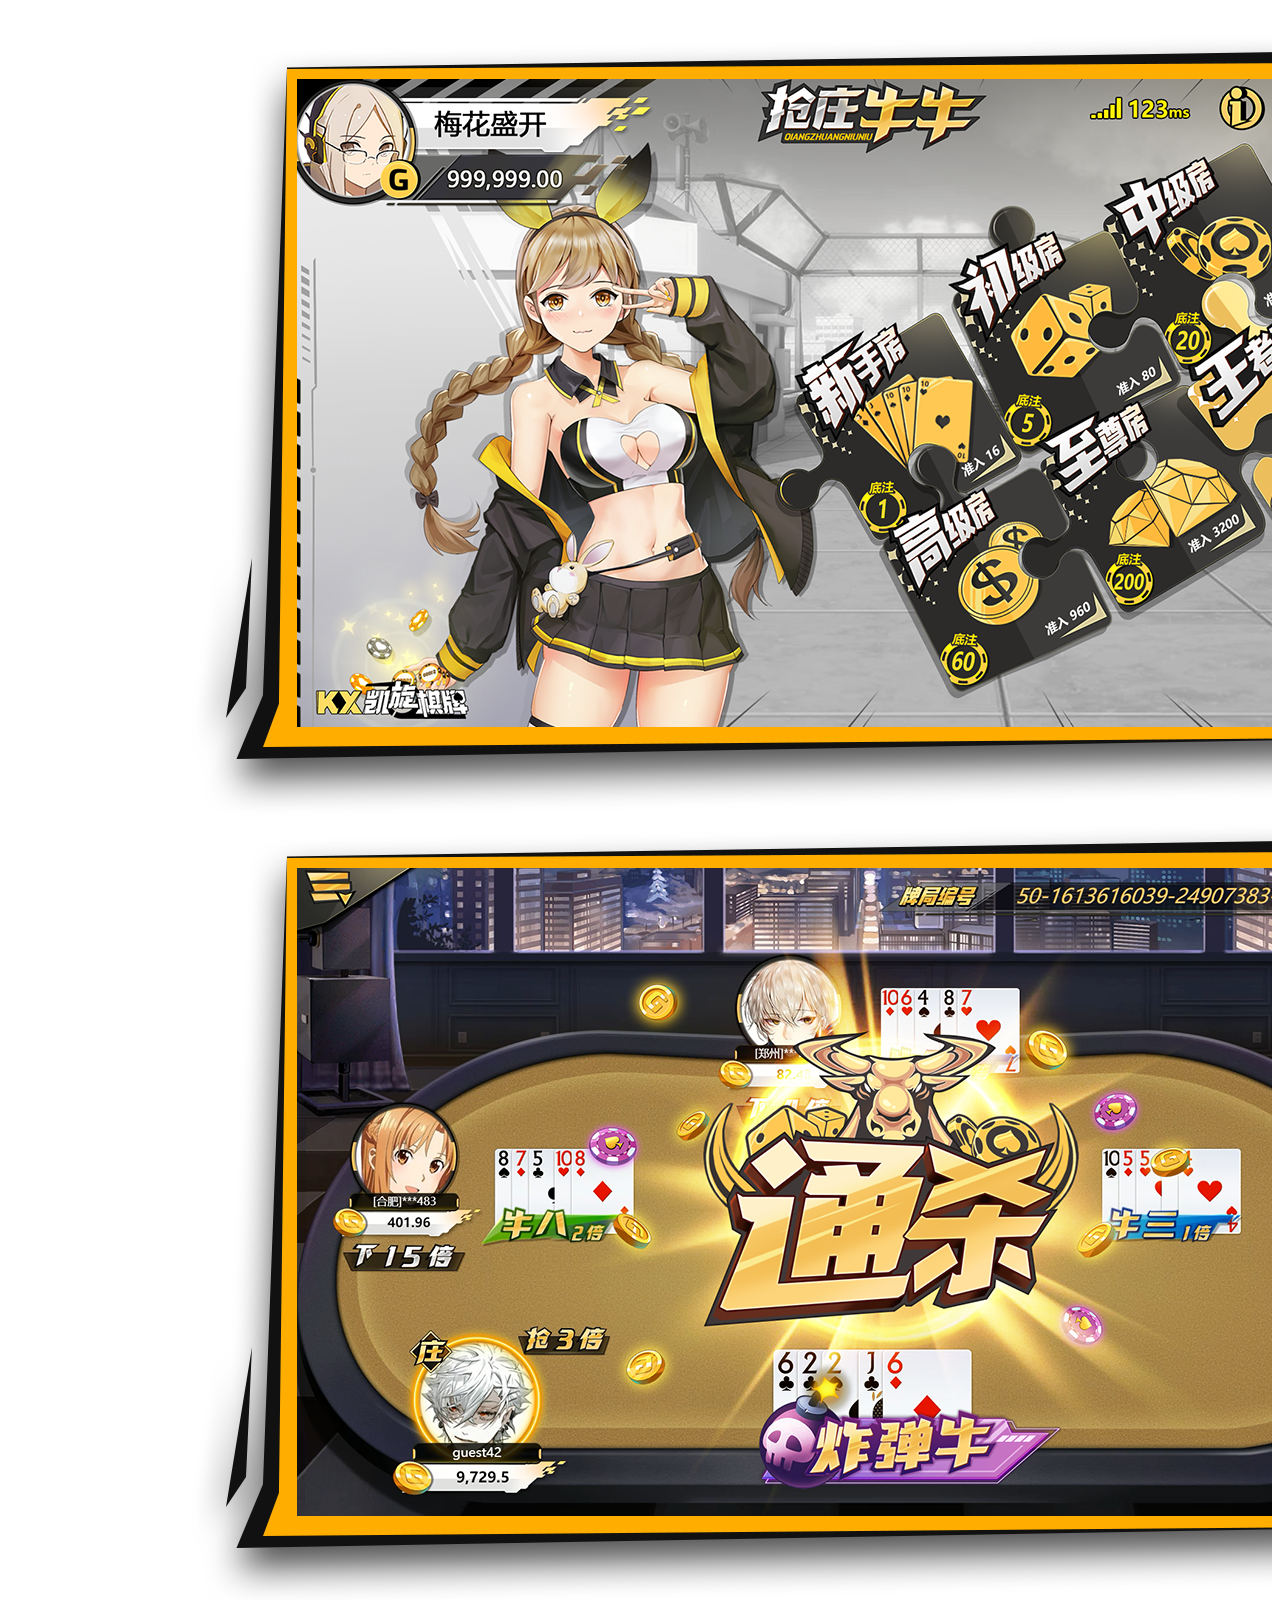
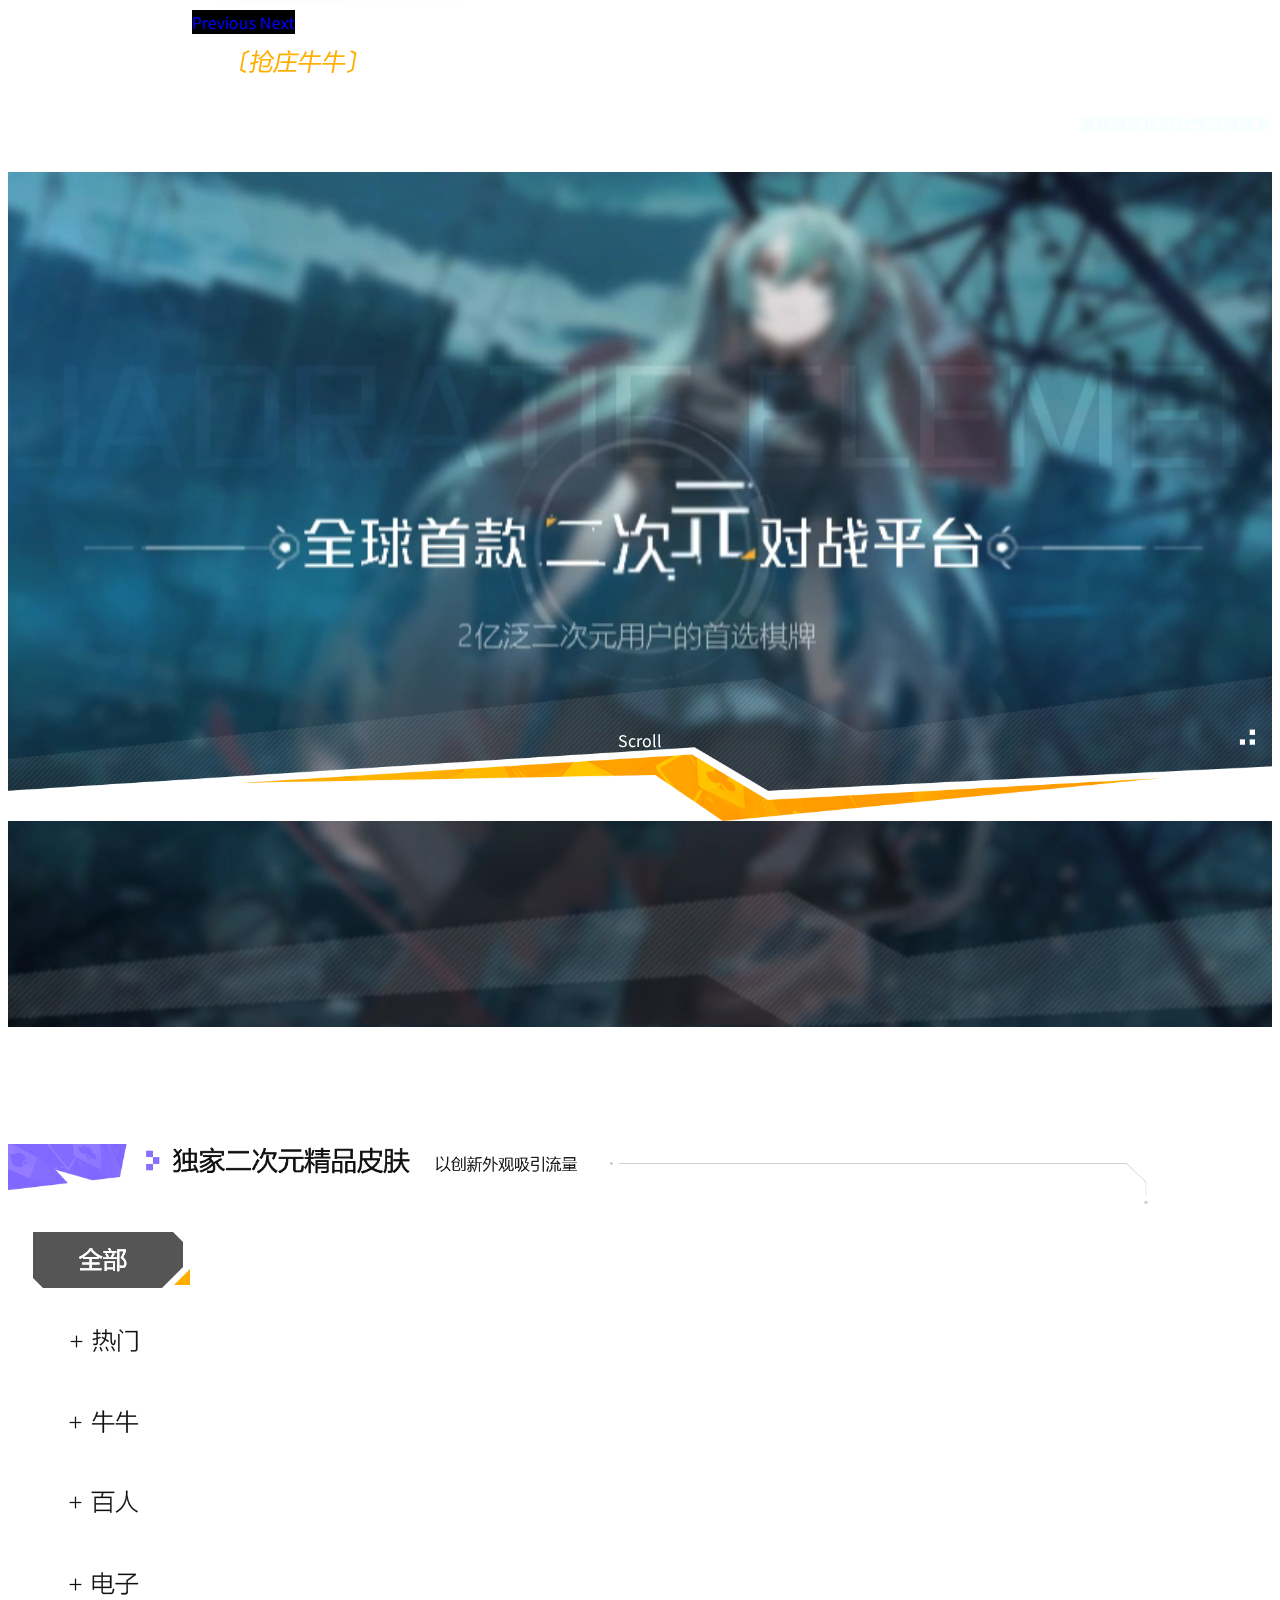
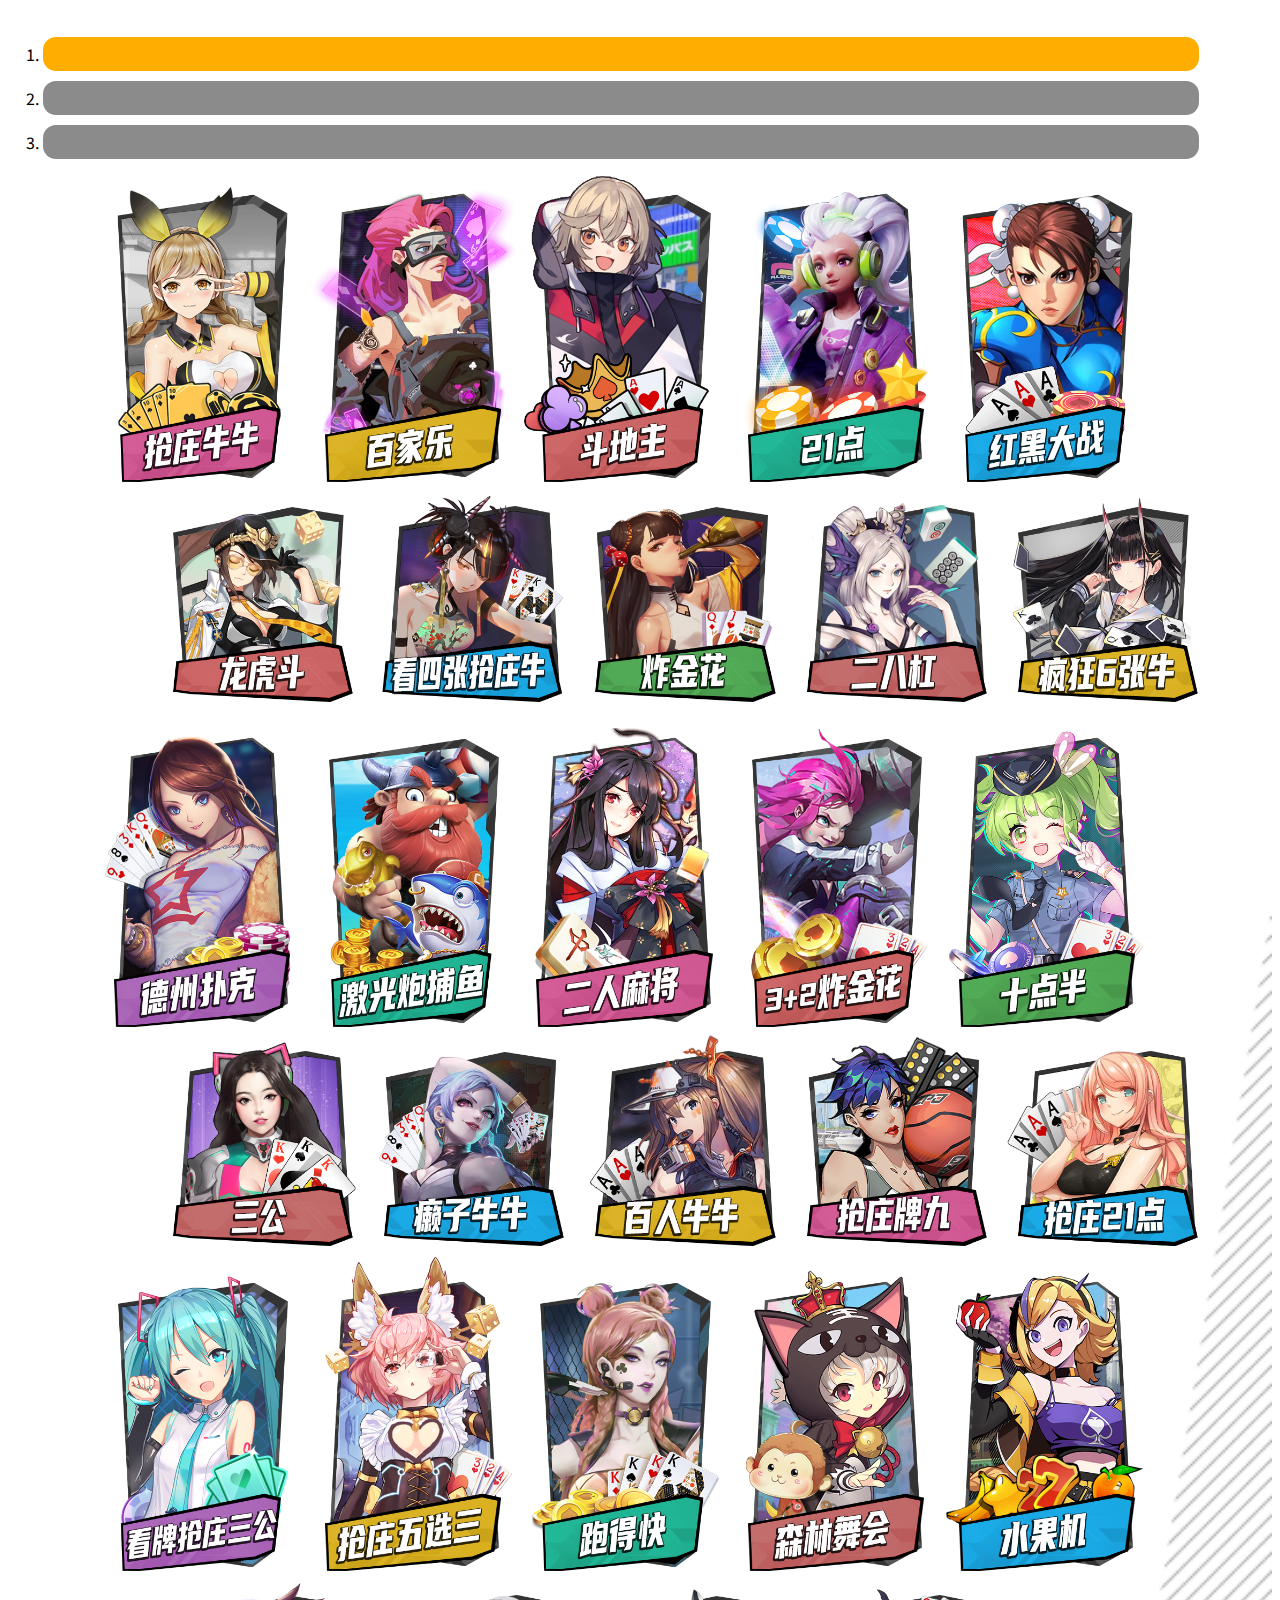
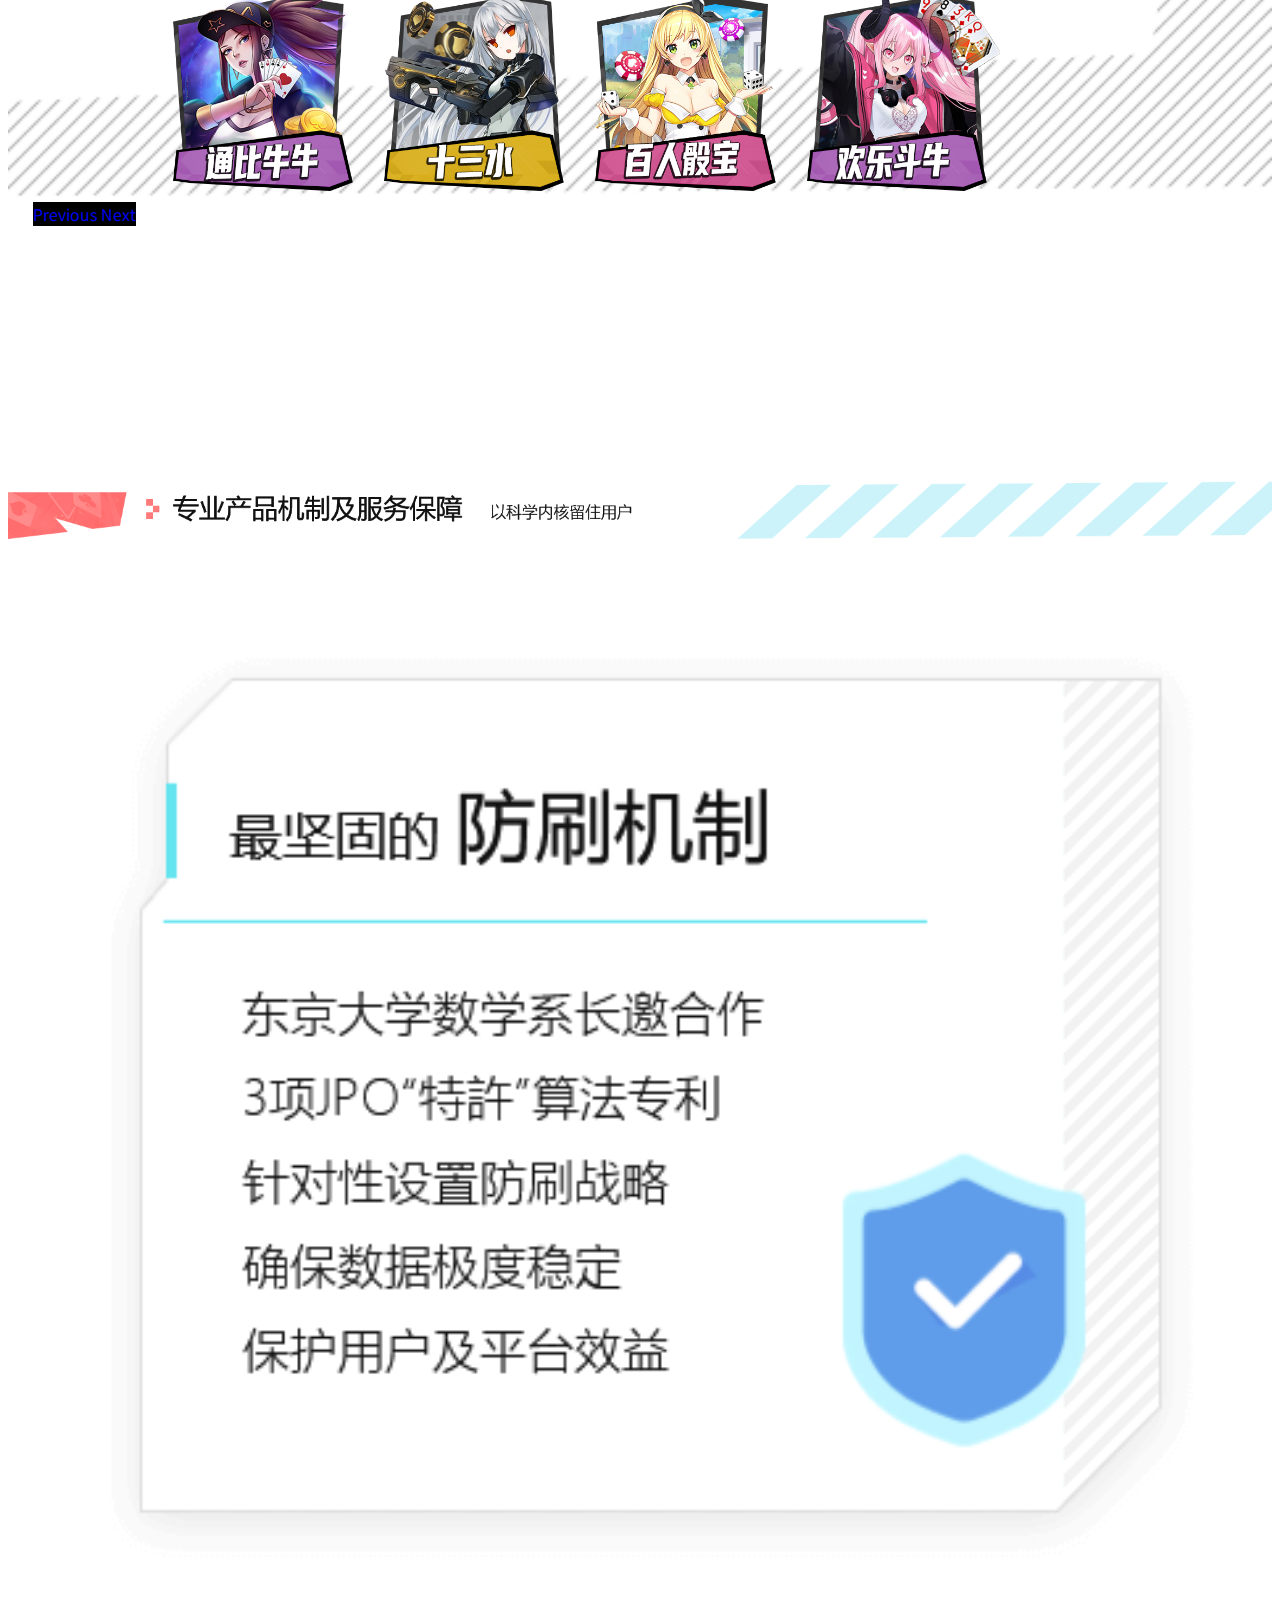
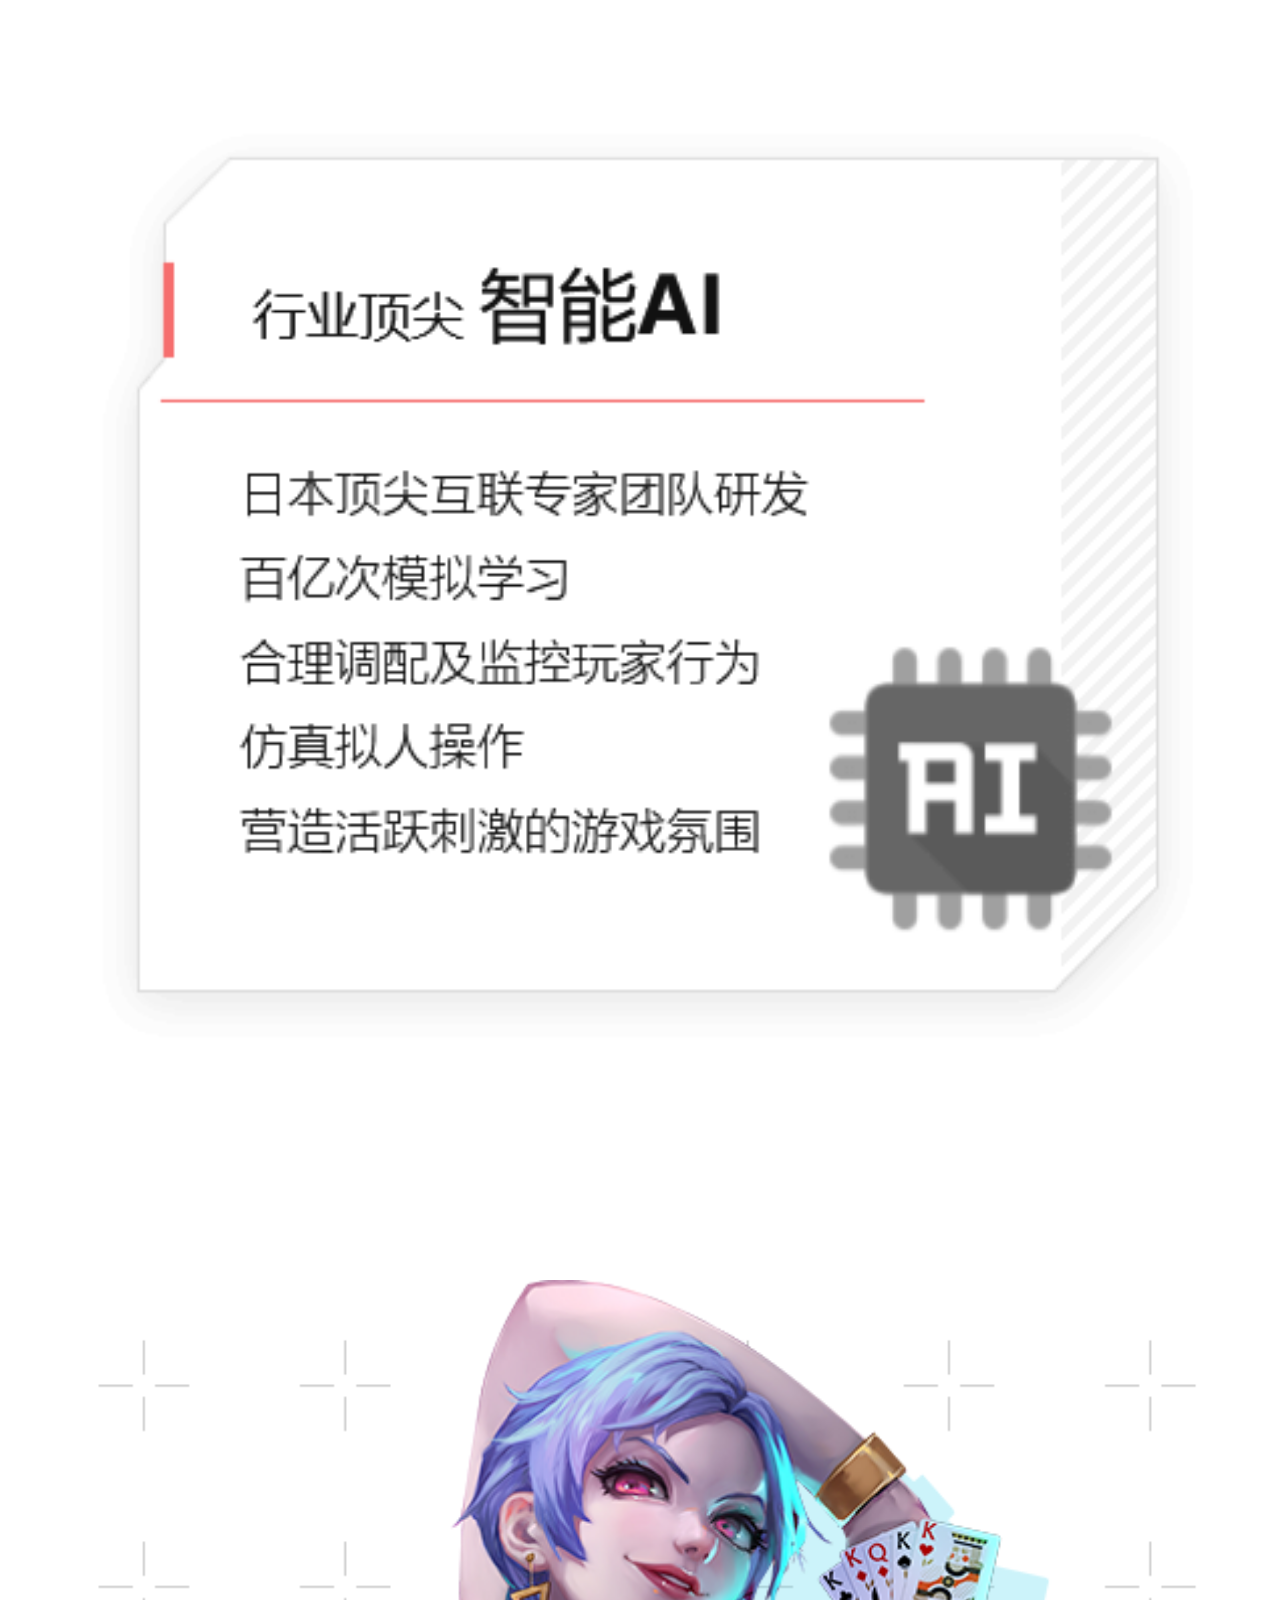
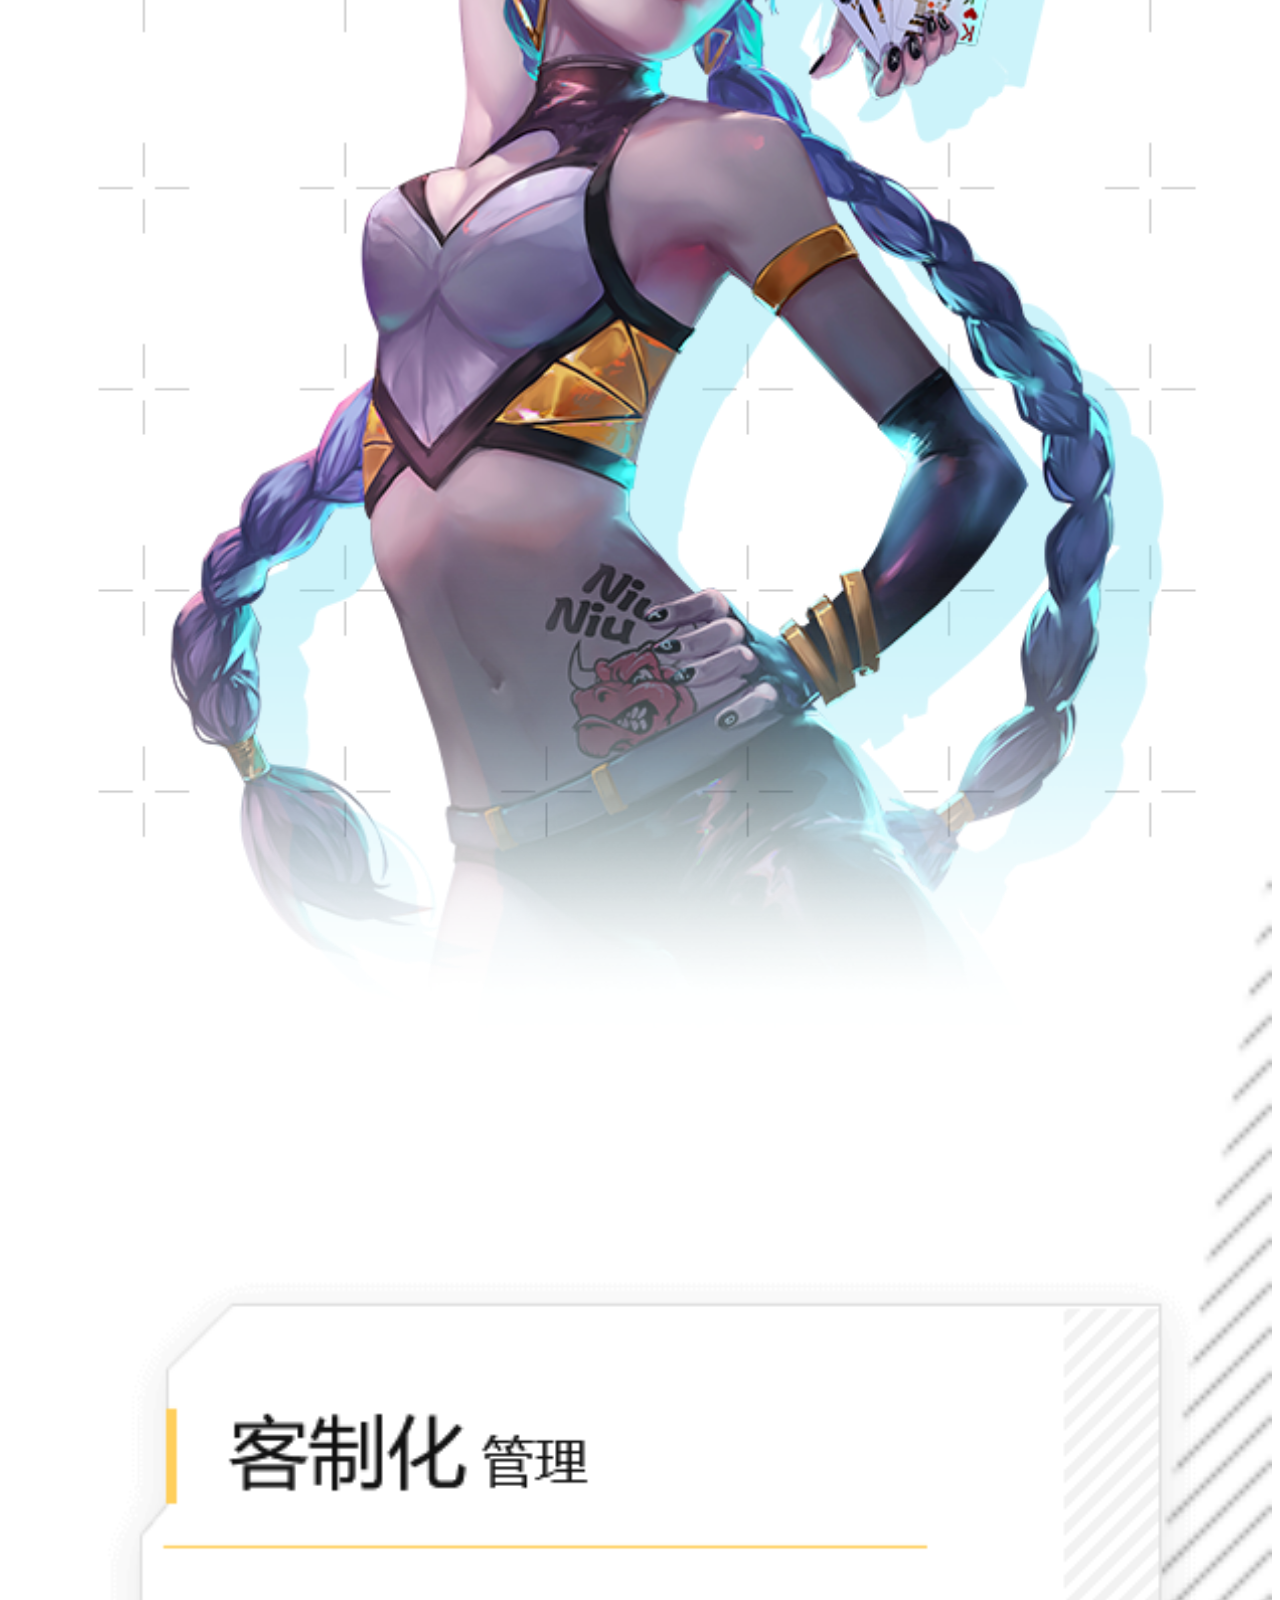
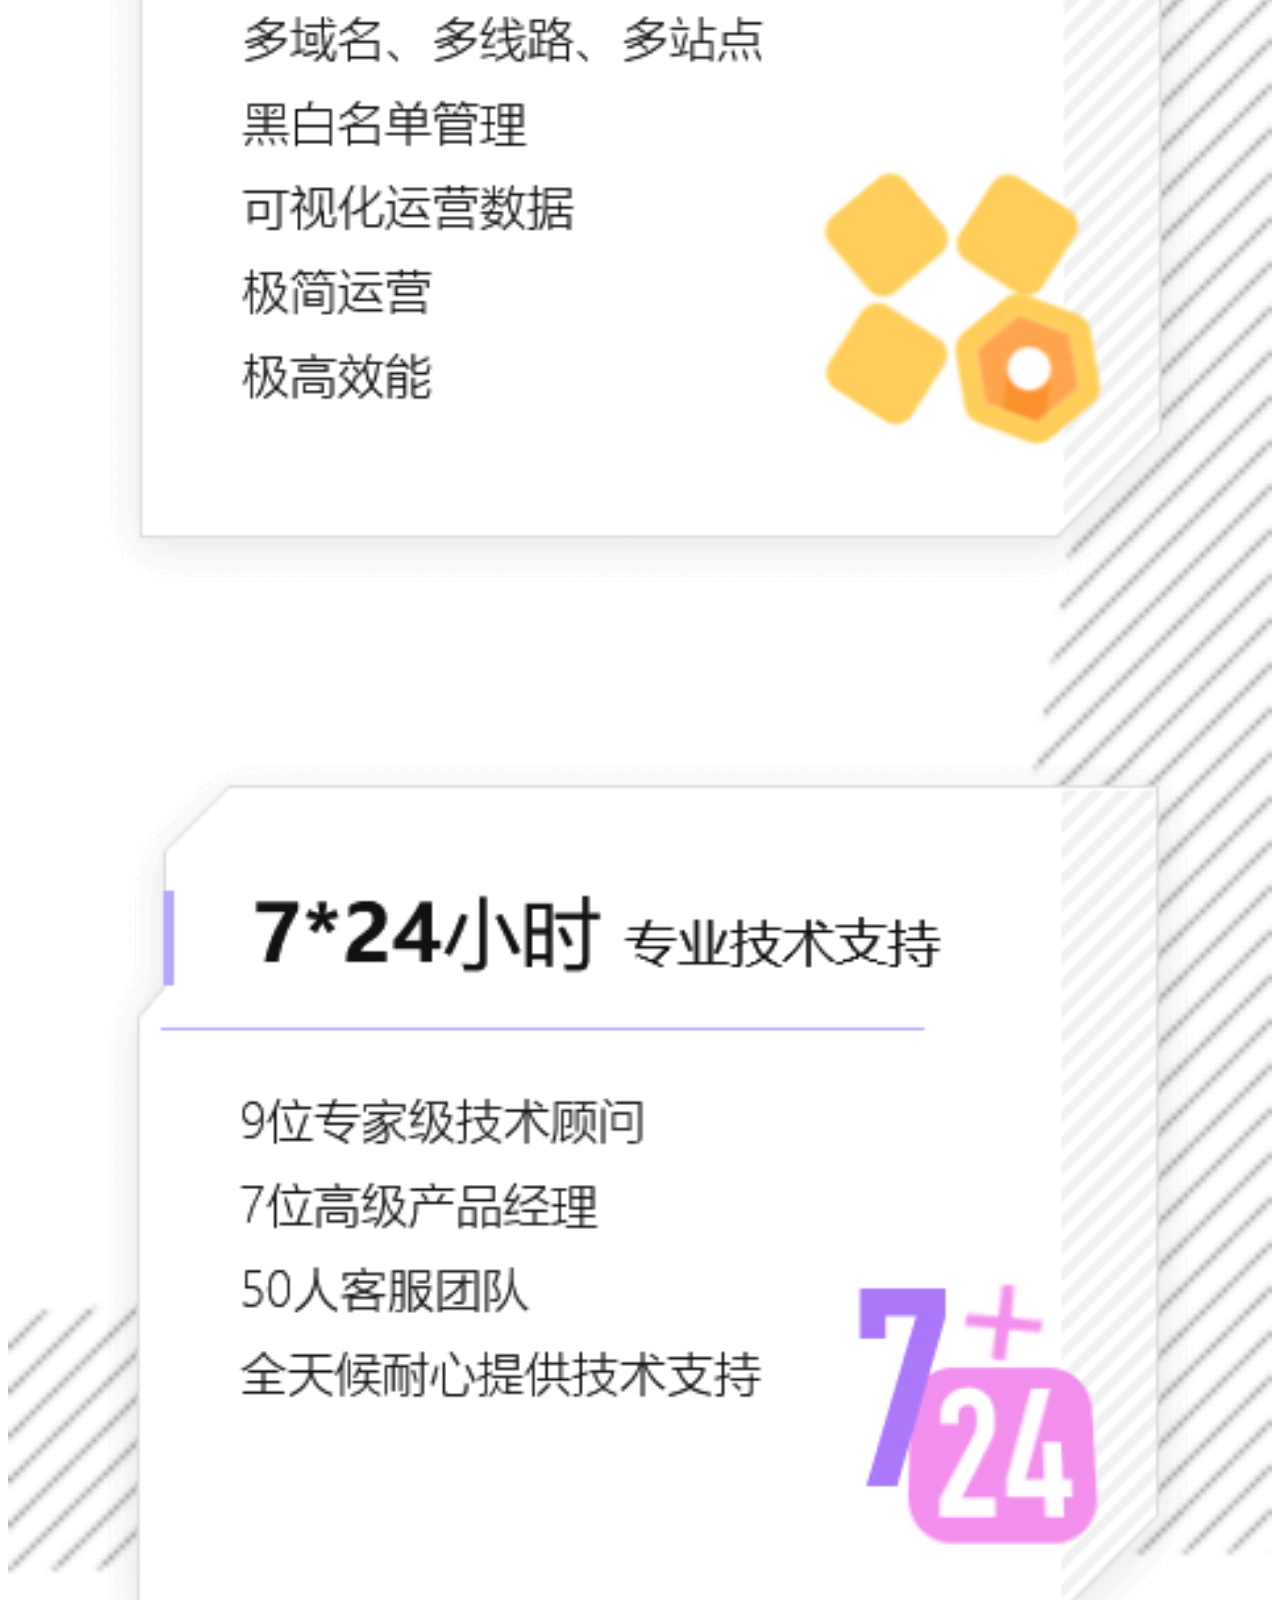
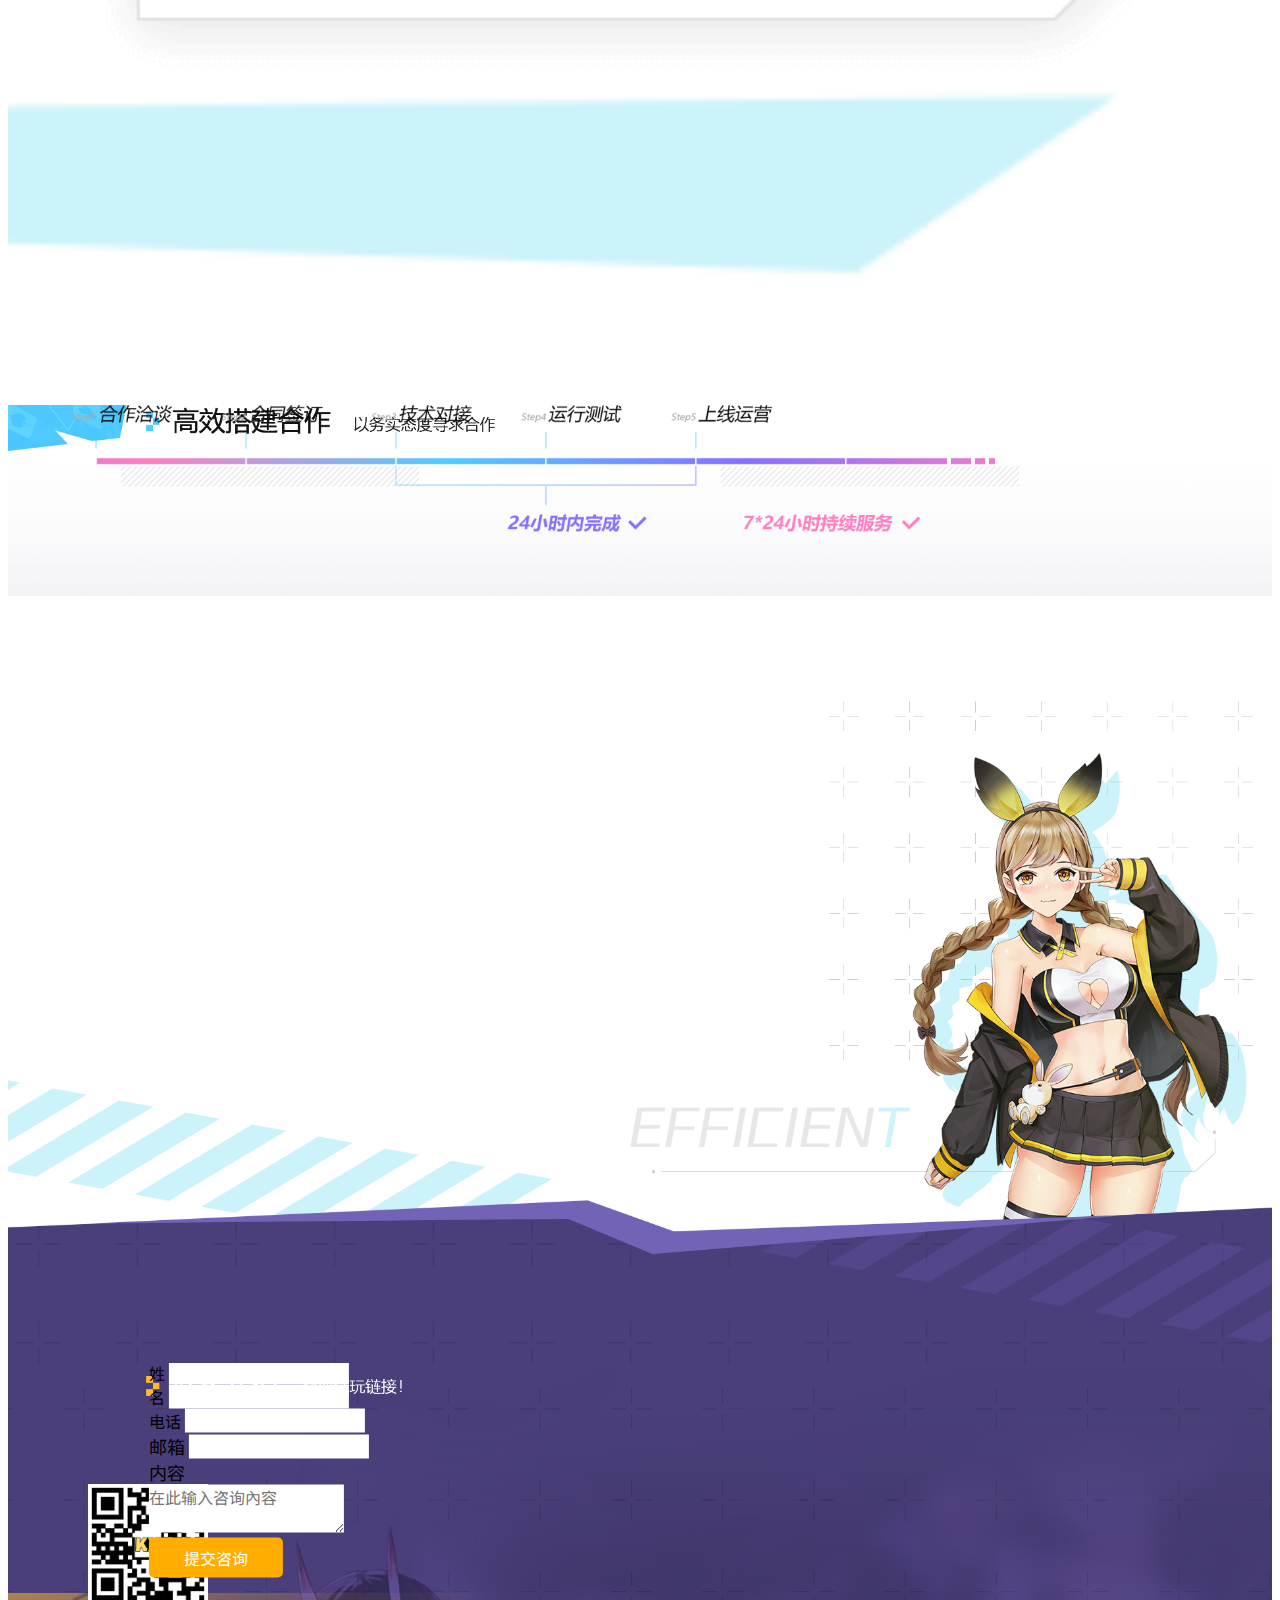
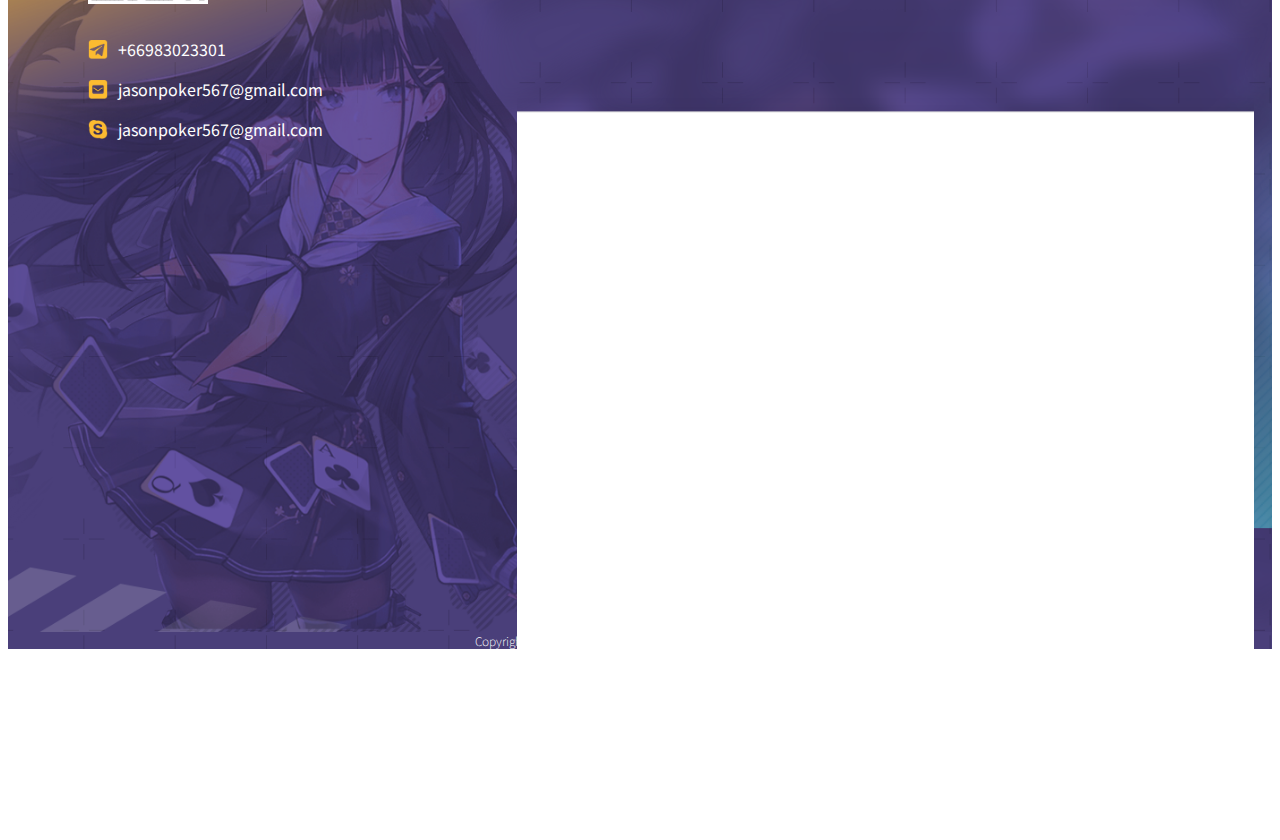
==== commit c472d292: "fix" ====
--- a/index.html
+++ b/index.html
@@ -61,7 +61,7 @@
     <main class="position-relative">
       <nav class="headnav position-absolute row ">
         <div class="logo col-5 col-sm-3 d-flex align-self-start">
-          <img src="images/logo.svg" alt="" class="img_fluid" >
+          <img src="images/logo.svg" alt="" class="" >
         </div>
         <div class="col web"></div>
         <div class="navbar_menu col-7 col-lg-5  ">
@@ -790,7 +790,7 @@
 
 
                     <div class="d-flex justify-content-center">
-                      <button type="submit" class="table_btn ">提交咨询</button>
+                      <button type="submit" class="table_btn white">提交咨询</button>
                     </div>
 
                   </form>
--- a/css/all.css
+++ b/css/all.css
@@ -56,7 +56,7 @@
   object-fit: contain;
 }
 .img_fluid {
-  max-width: 100%;
+  width: 100%;
   height: auto;
 }
 .white_space {
--- a/css/index.css
+++ b/css/index.css
@@ -251,7 +251,7 @@
     /* line-height: 0!important; */
 }
 .headline{
-  /* width: 100%; */
+  width: 100%;
   /* max-width: 1440px; */
   margin: 8vh auto 2vh auto;
   height: auto;
@@ -463,7 +463,7 @@
   }
   .carousel-indicators li {
     padding:2px;
-    m0
+    margin: 0;
   }
   .carousel-indicators li.active{
       padding:2px; 
@@ -596,6 +596,7 @@
 }
 #contact .headline{
   margin-top: 0;
+  width: 100%;
 }
 .contact_flex{
   display: flex;
@@ -620,7 +621,7 @@
   /* overflow: hidden; */
 }
 .contact_info{
-  flex: 1.5;
+  flex: 2;
   padding:3% 5%;
   align-items: flex-start;
   display: flex;
@@ -722,14 +723,8 @@
 /* ---------------------------------------------------------- */
 .footer{
   width: 100%;
-  max-width: 1440px;
-  /* display: flex; */
-  /* justify-content: center; */
   bottom: 1rem;
-  /* margin-top: -30px; */
-  /* z-index: 50; */
   text-align: center;
-  /* display: fixed; */
 }
 /* ---------------------------------------------------------- */
 @keyframes blockMove {
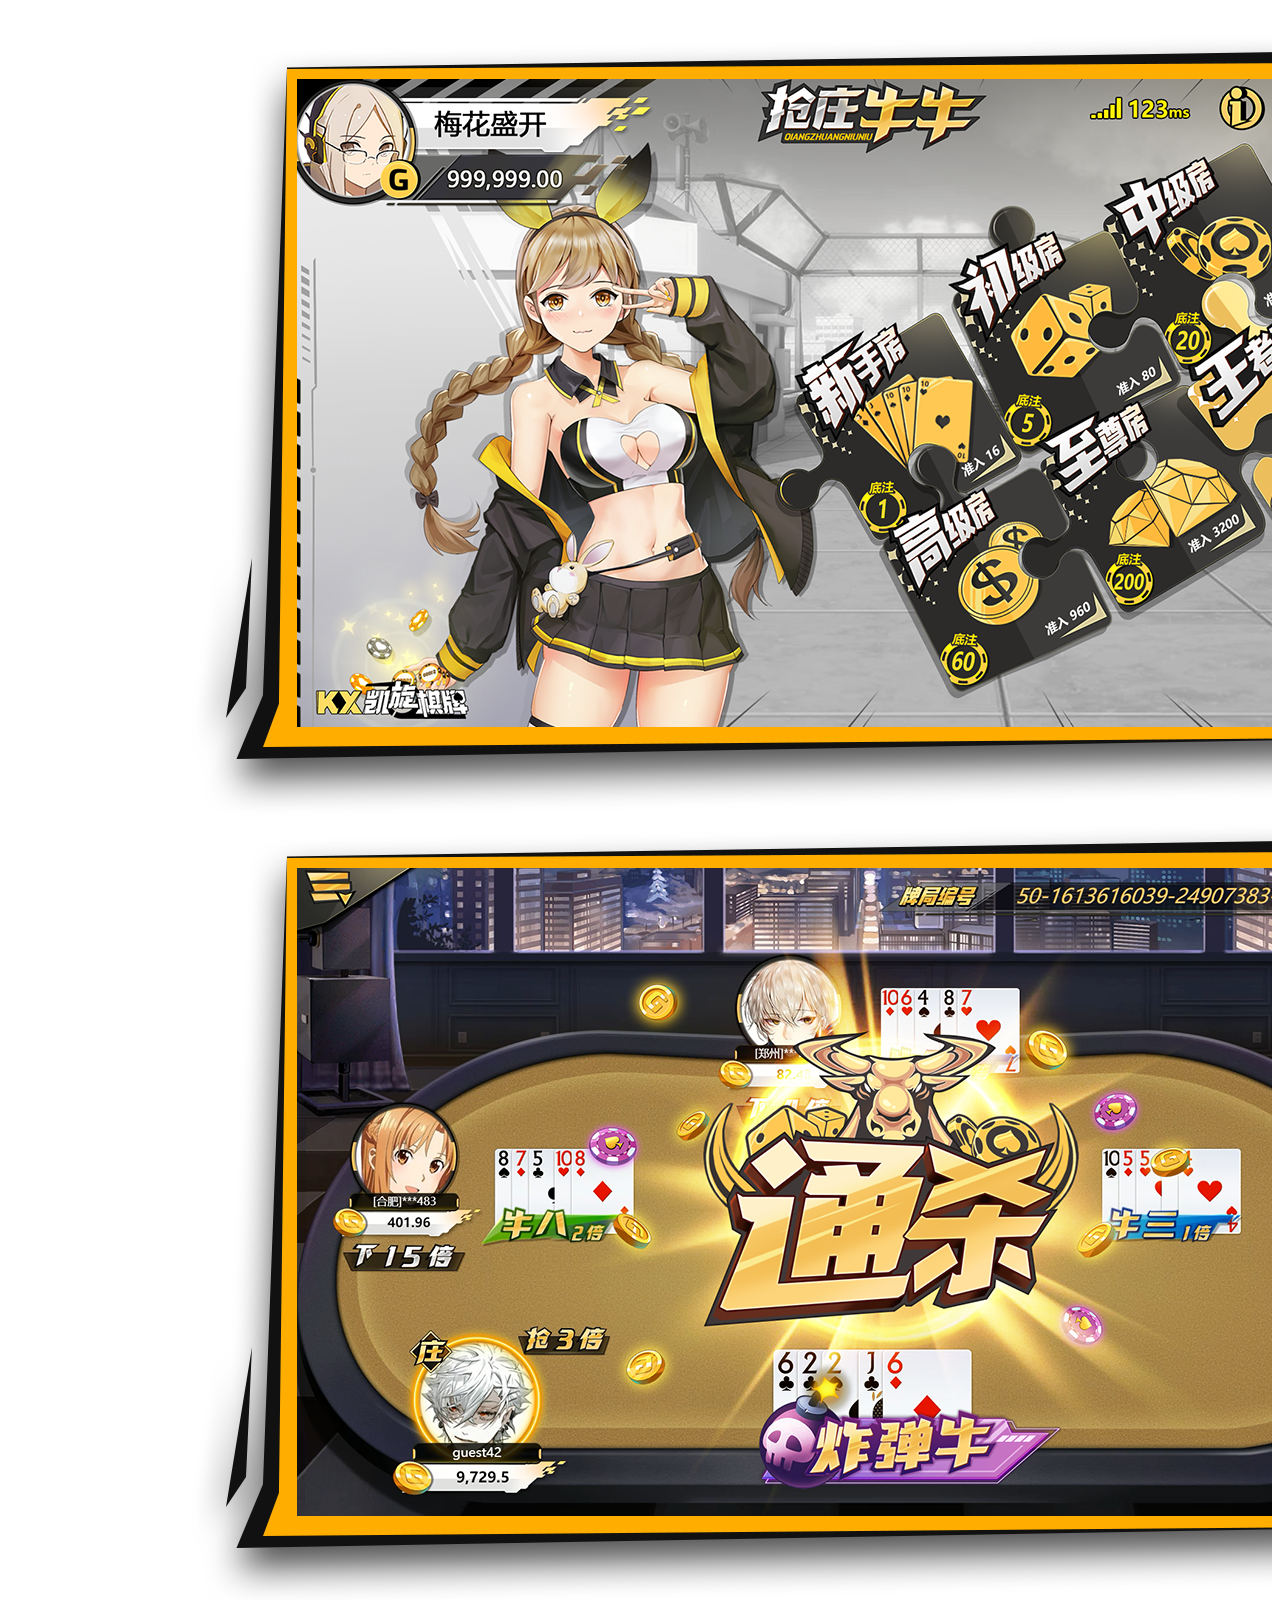
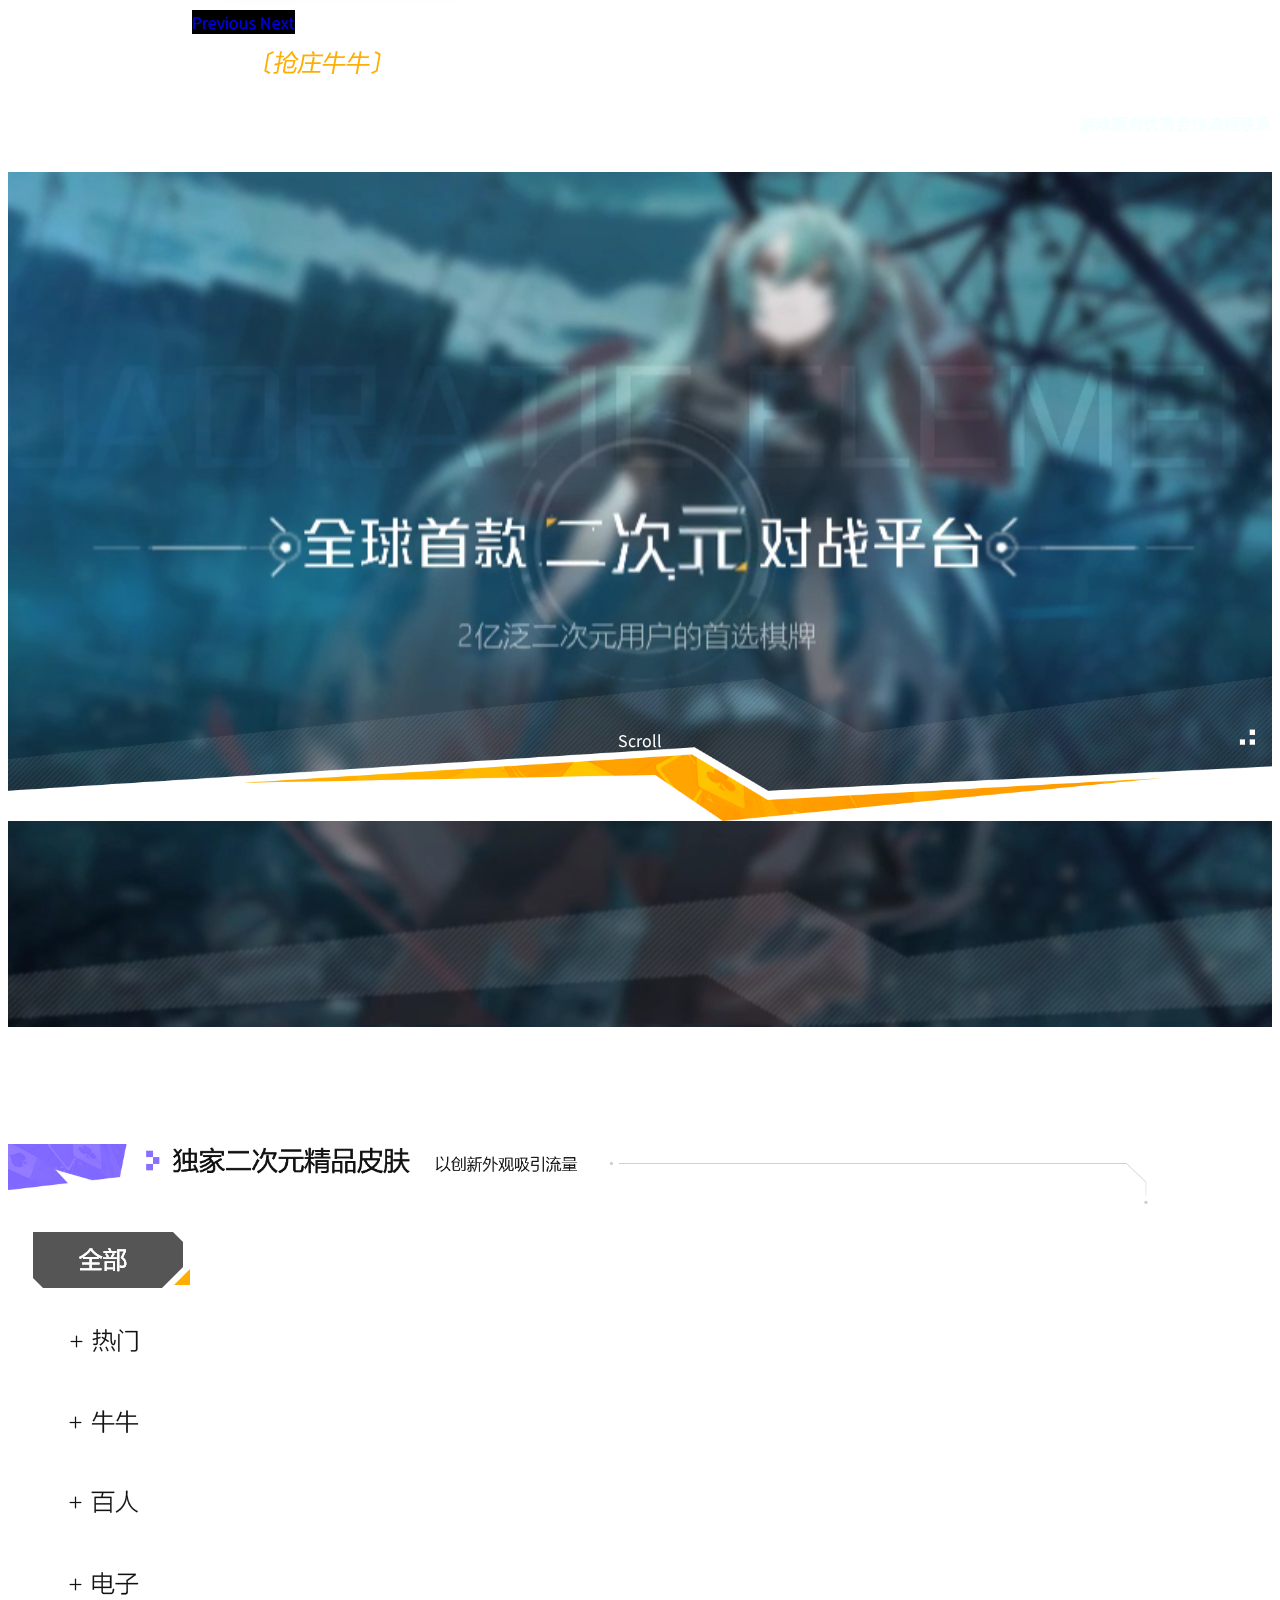
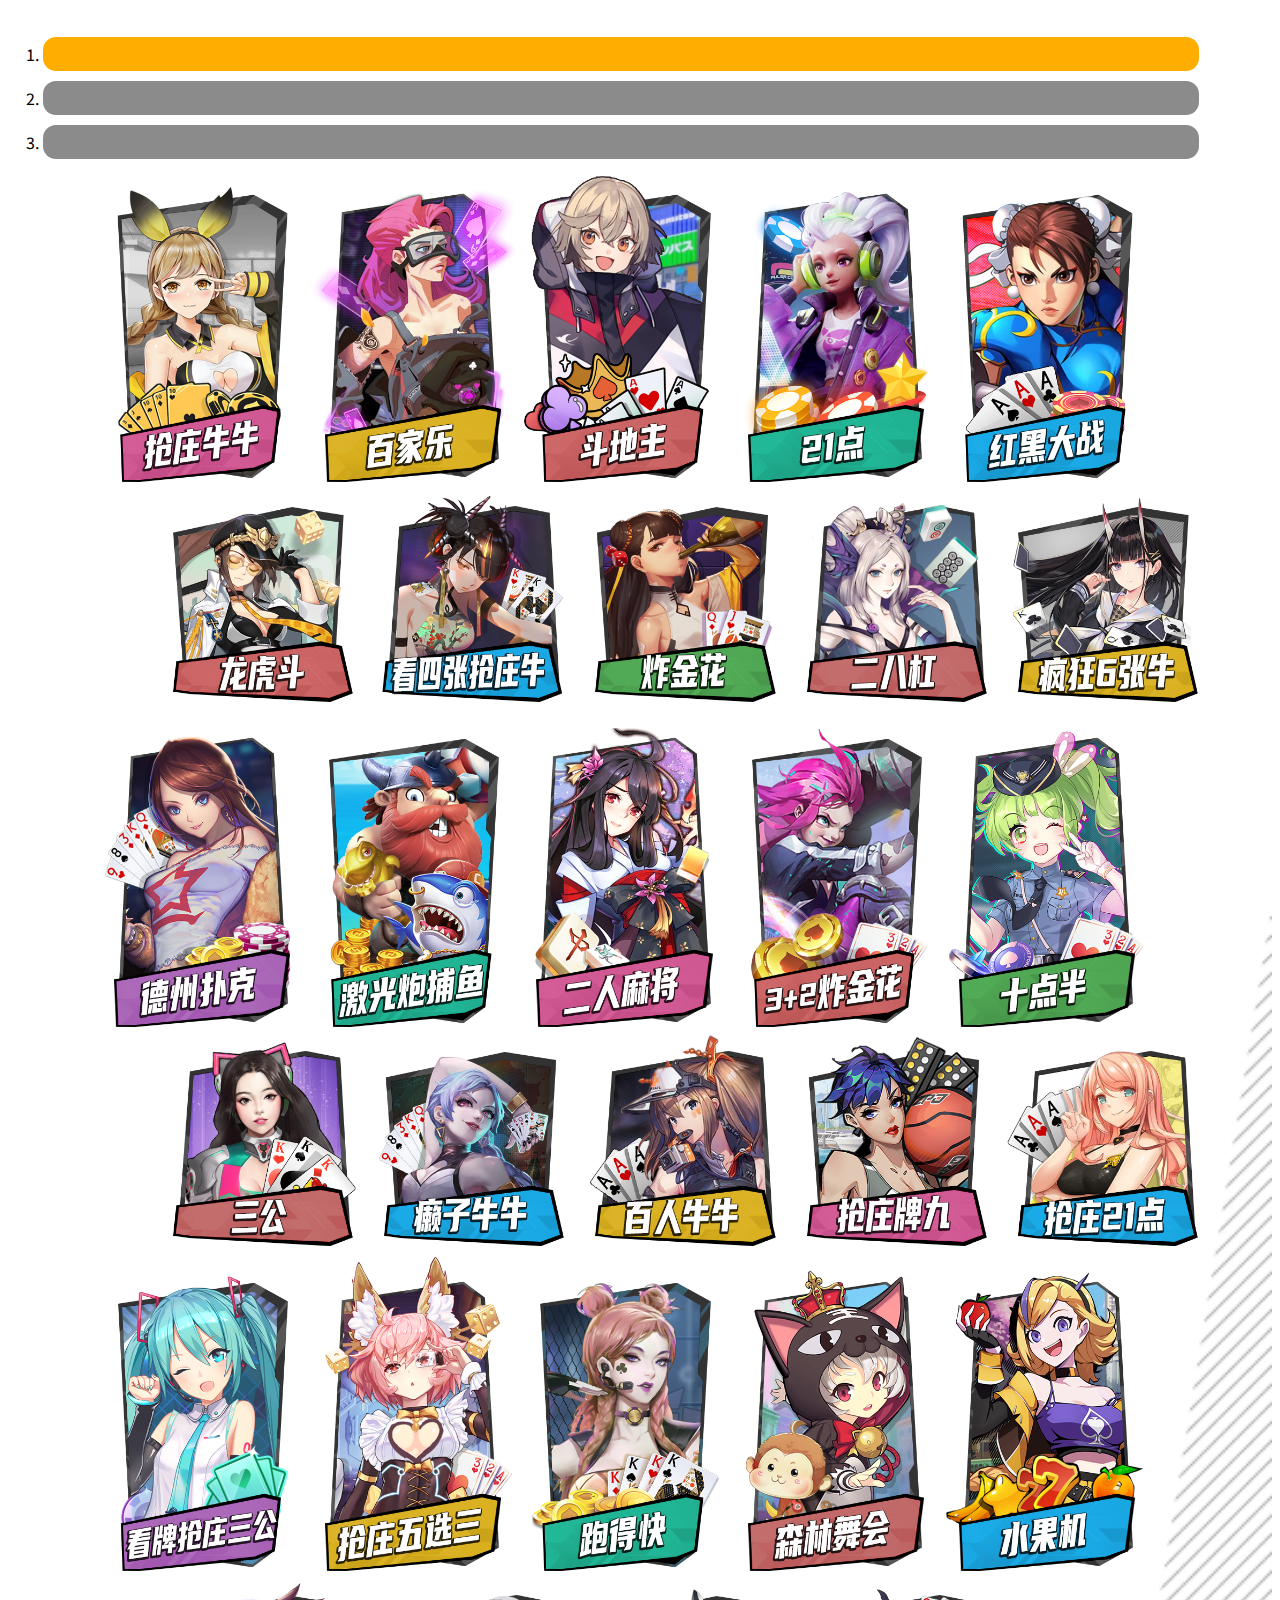
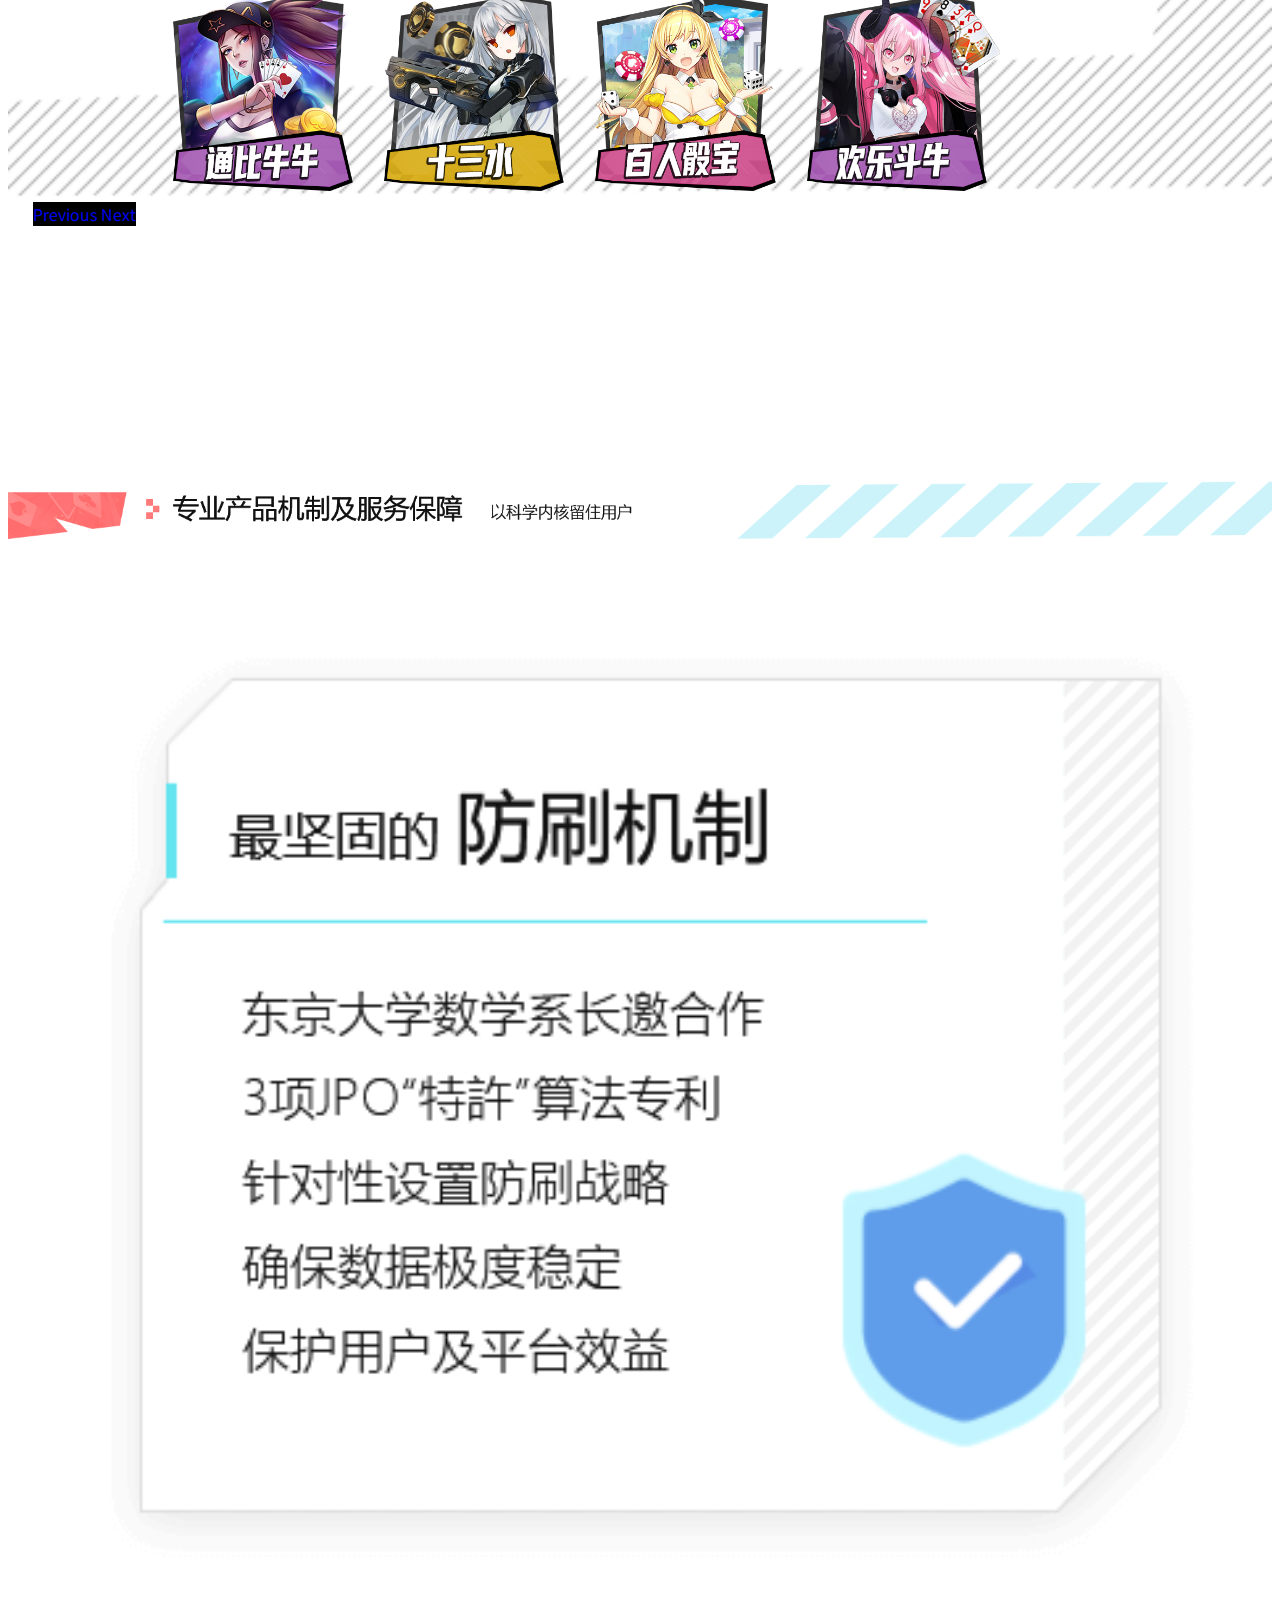
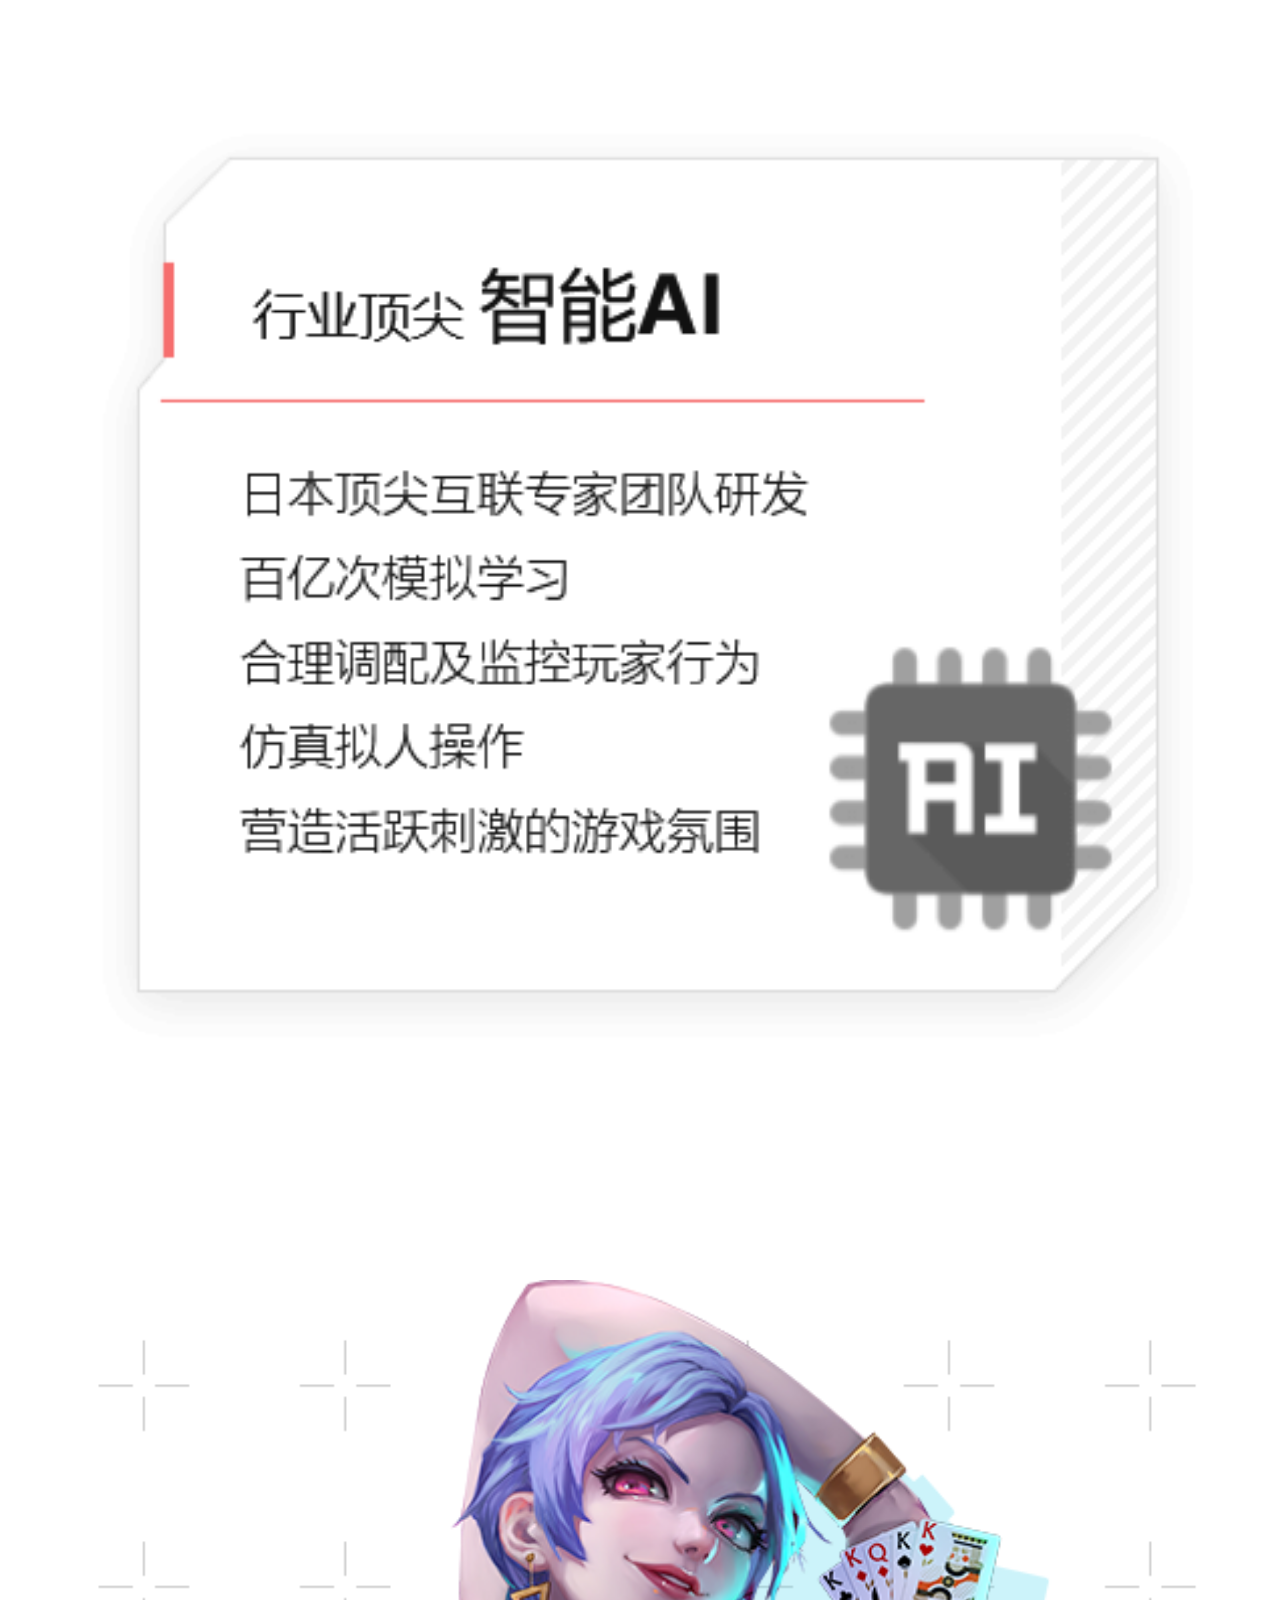
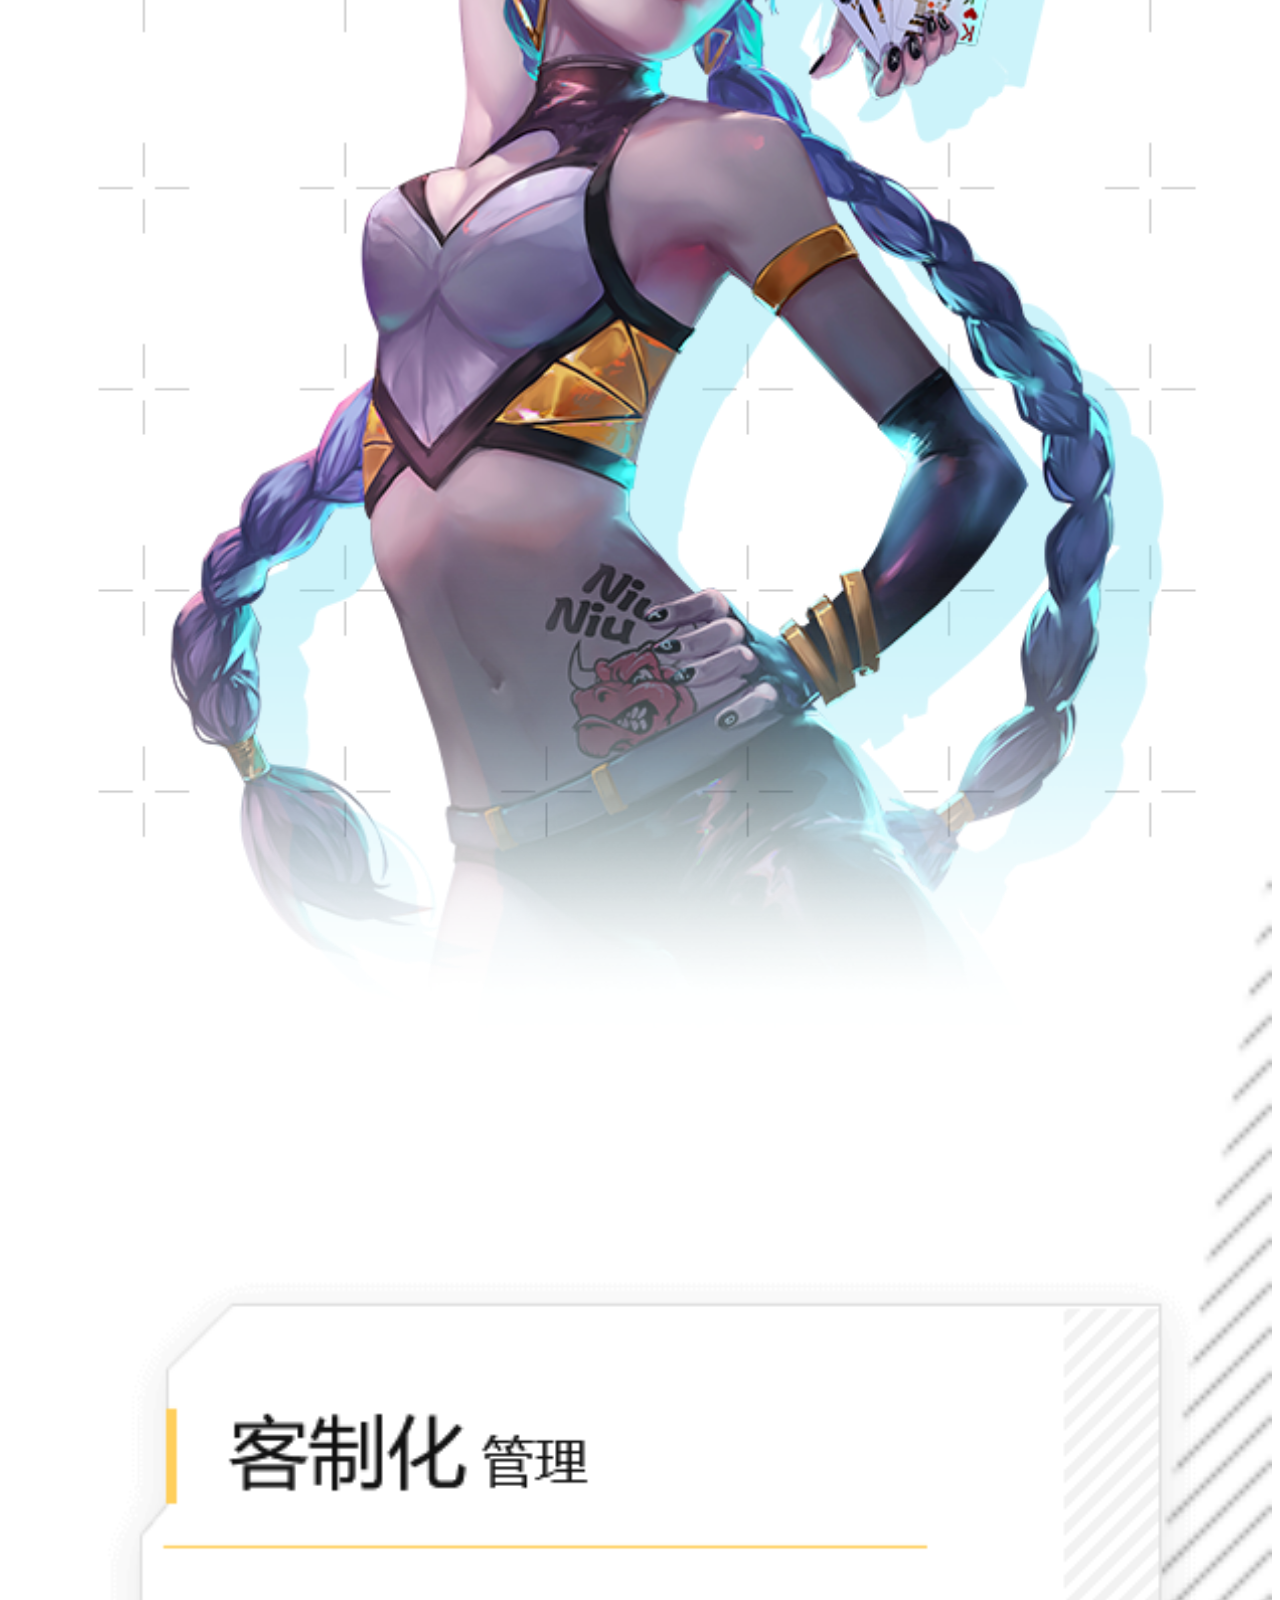
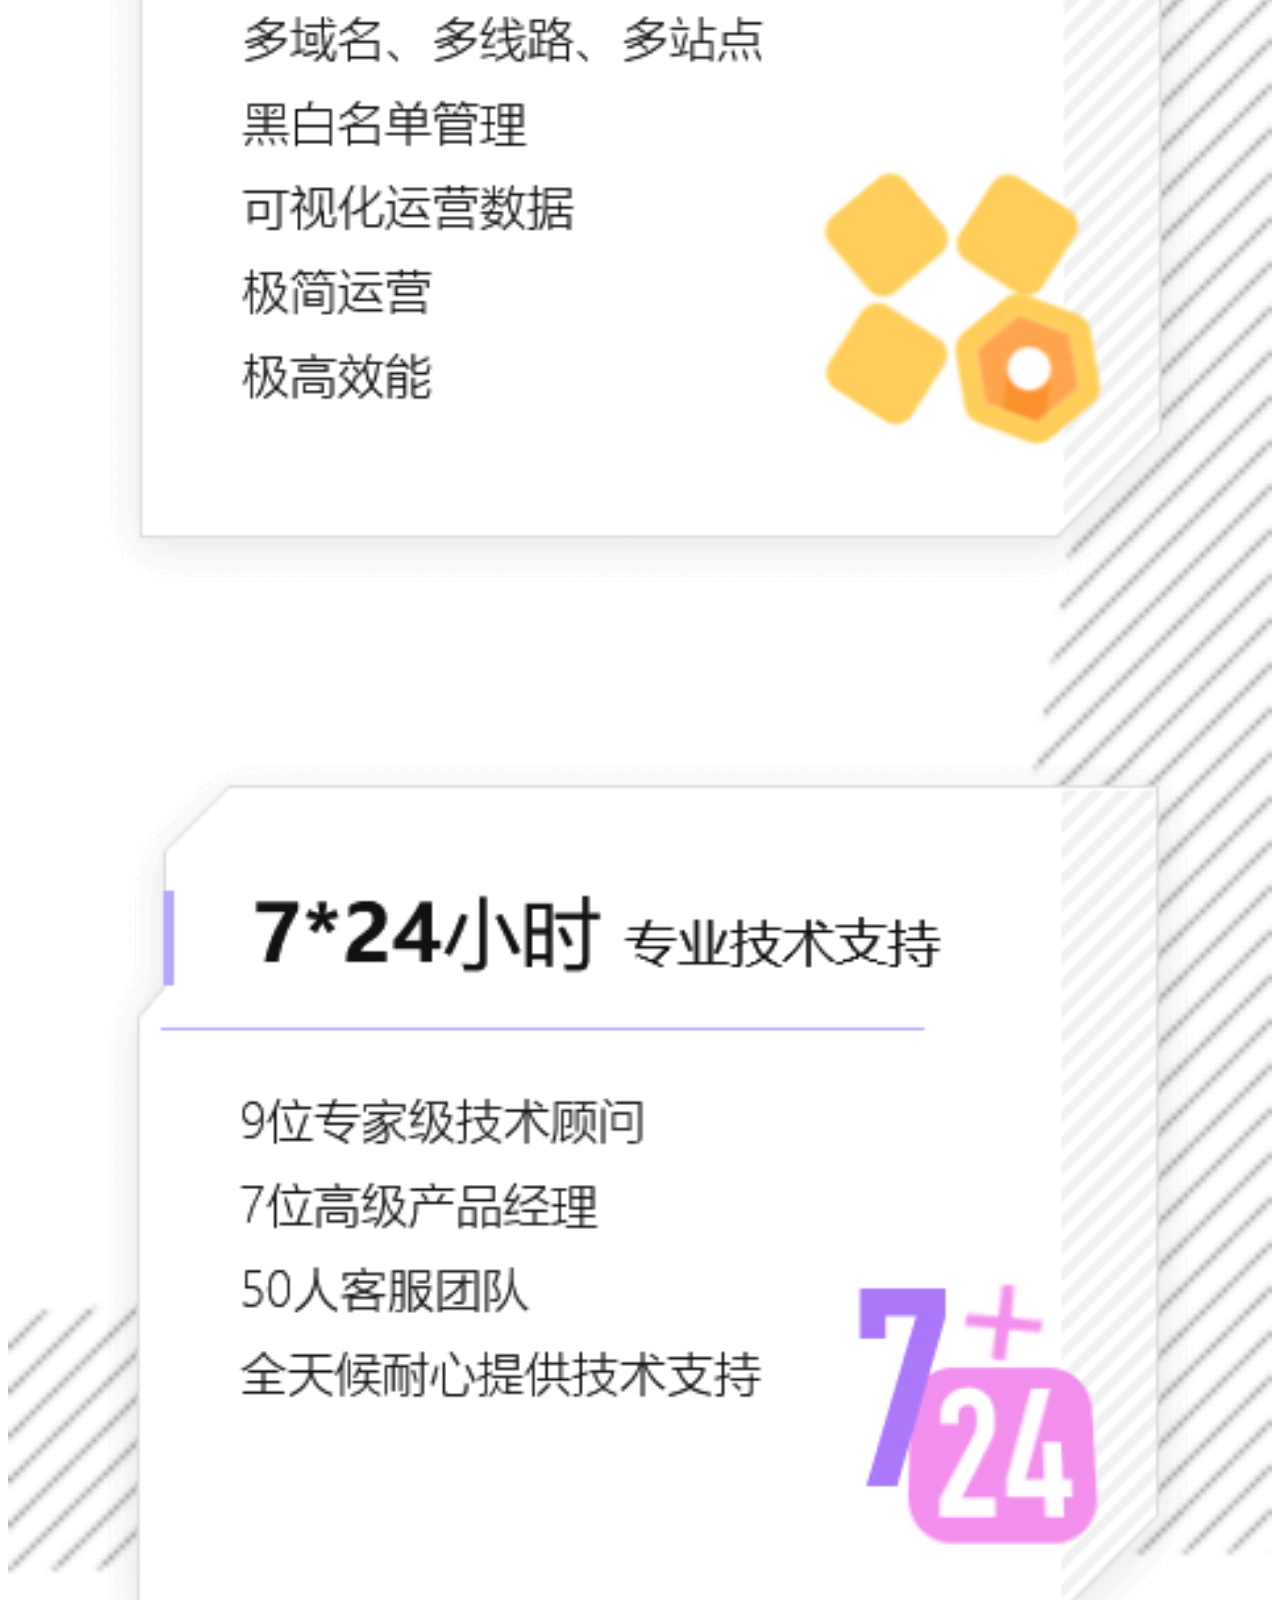
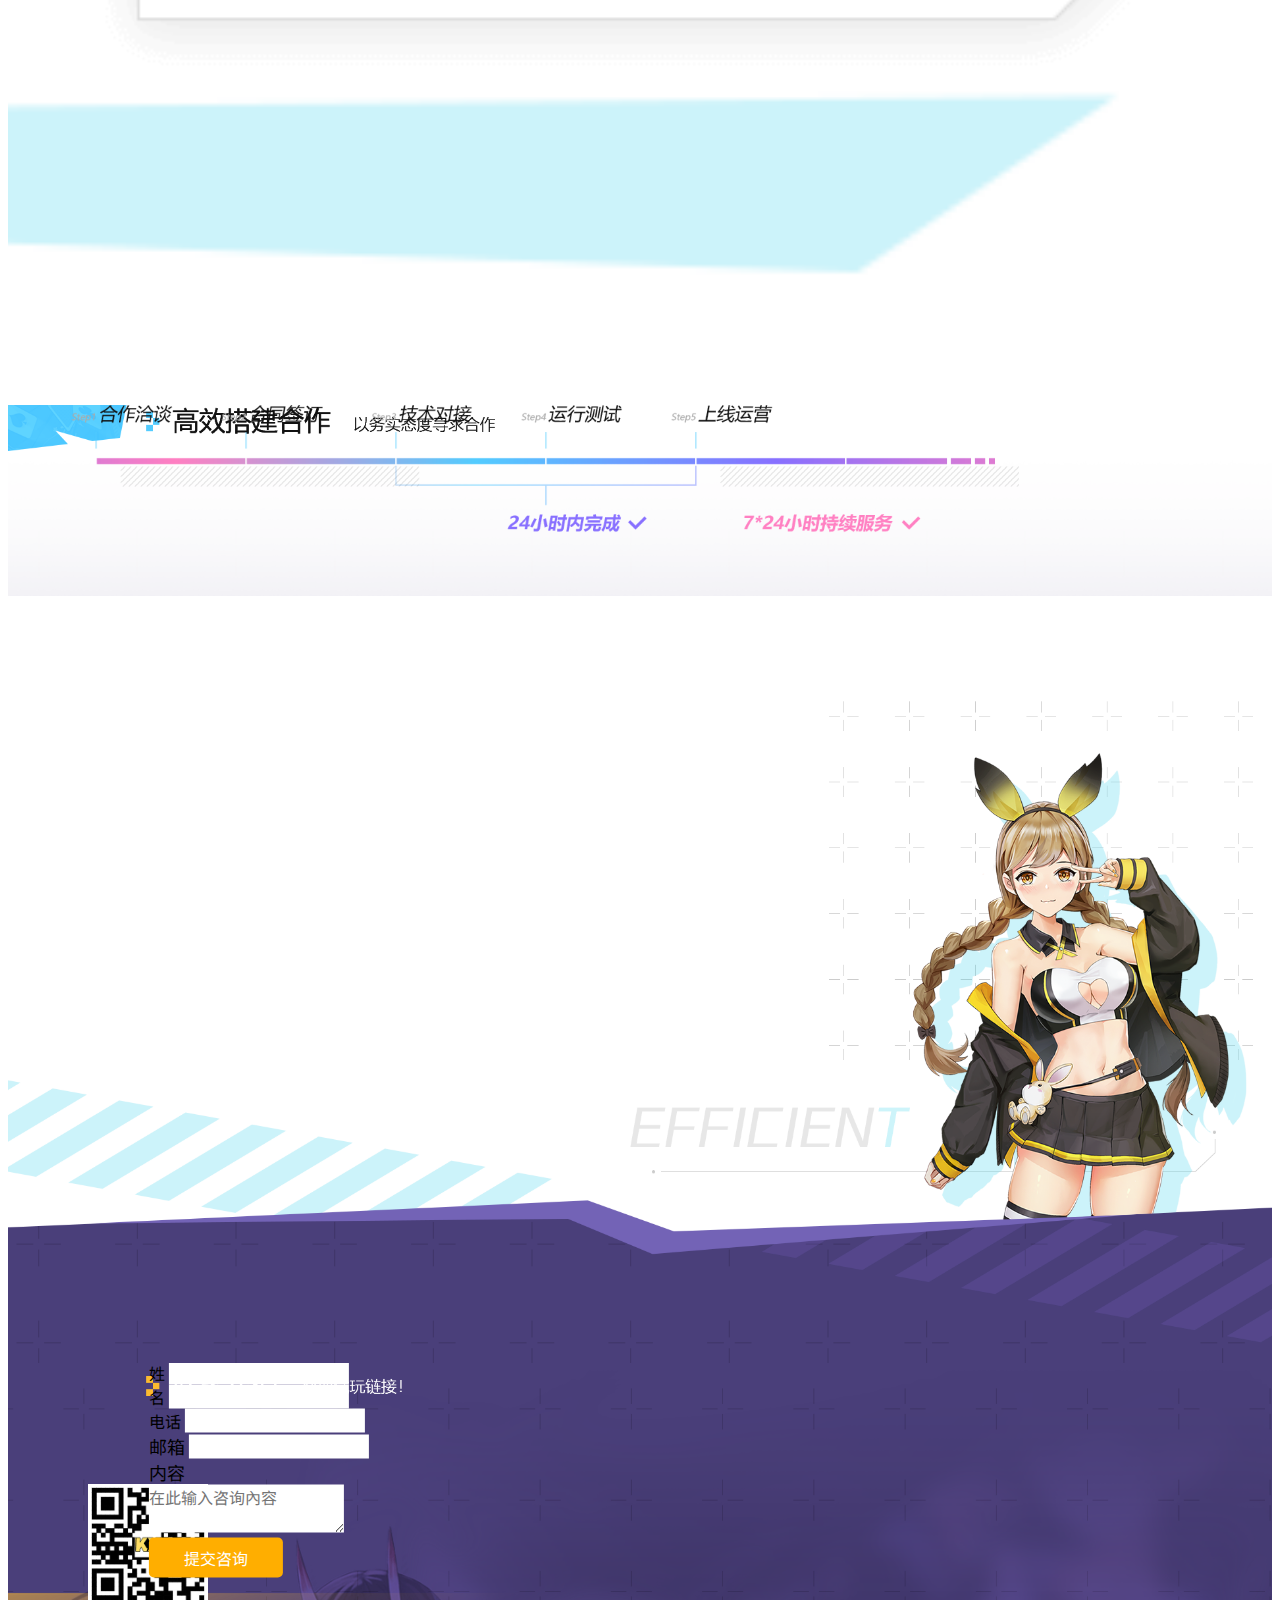
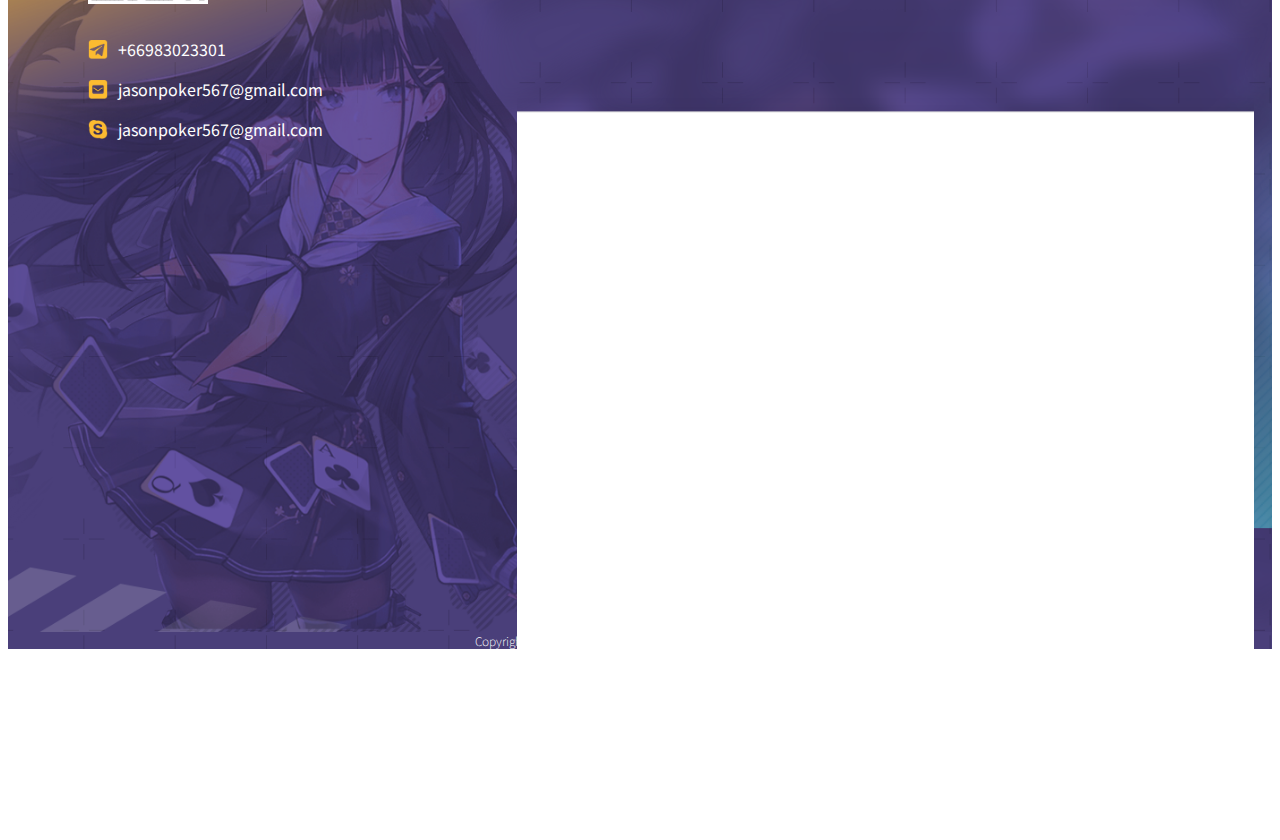
==== commit 03804702: "pic" ====
--- a/index.html
+++ b/index.html
@@ -53,7 +53,7 @@
         </div>
       </div>
       <div class="modal-footer">
-        <a href="#"><img id="modal_n" src="images/slider/cznn_n.png" alt=""></a>
+        <img id="modal_n" src="images/slider/cznn_n.png" alt="">
       </div>
     </div>
   </div>
@@ -843,18 +843,6 @@
     console.log(imgID);
     $("#l"+imgID).show();
 });
-    //vegas
-    // $("#top").vegas({
-    //   slides: [
-    //     {
-    //       video: {
-    //         src: ["video/index_video_960.mp4"],
-    //         loop: true,
-    //         mute: true,
-    //       },
-    //     }
-    //   ],
-    // });
 
     //a liner
     $('.linear').on('click', function(e) {
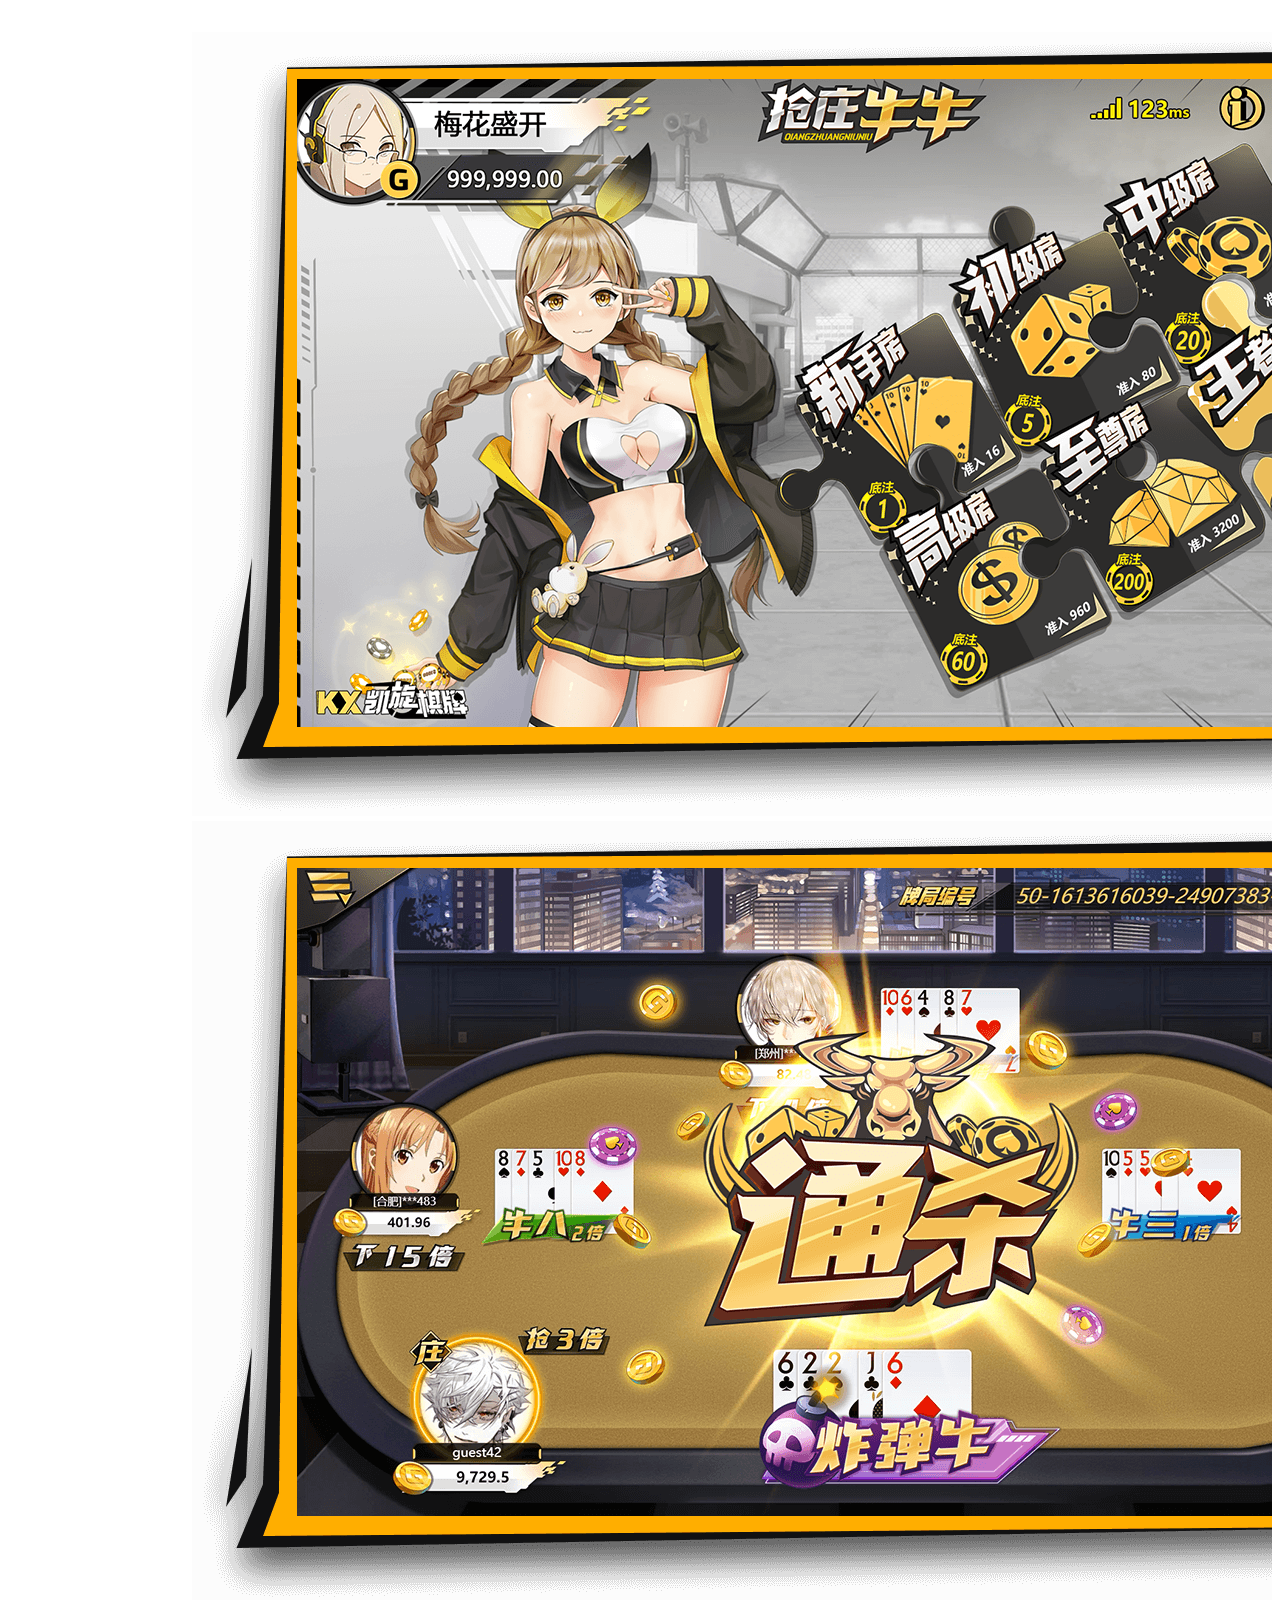
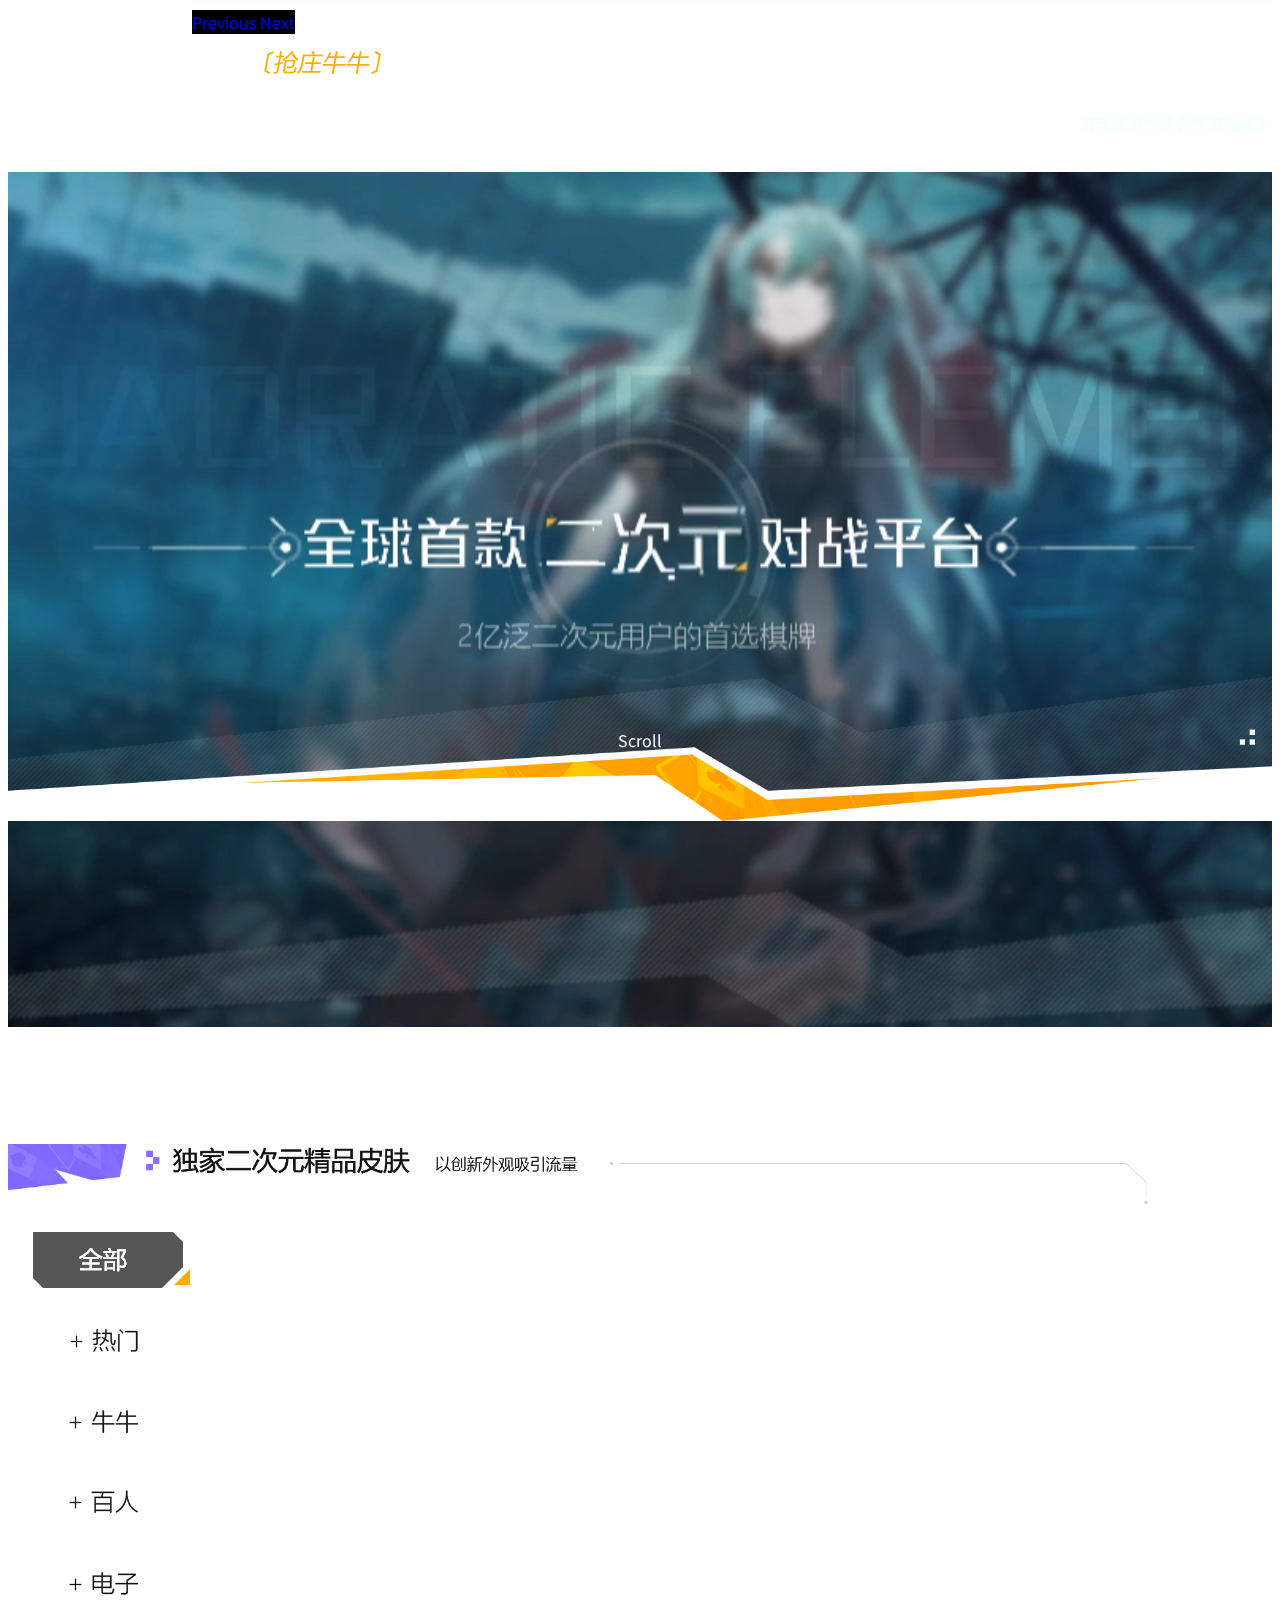
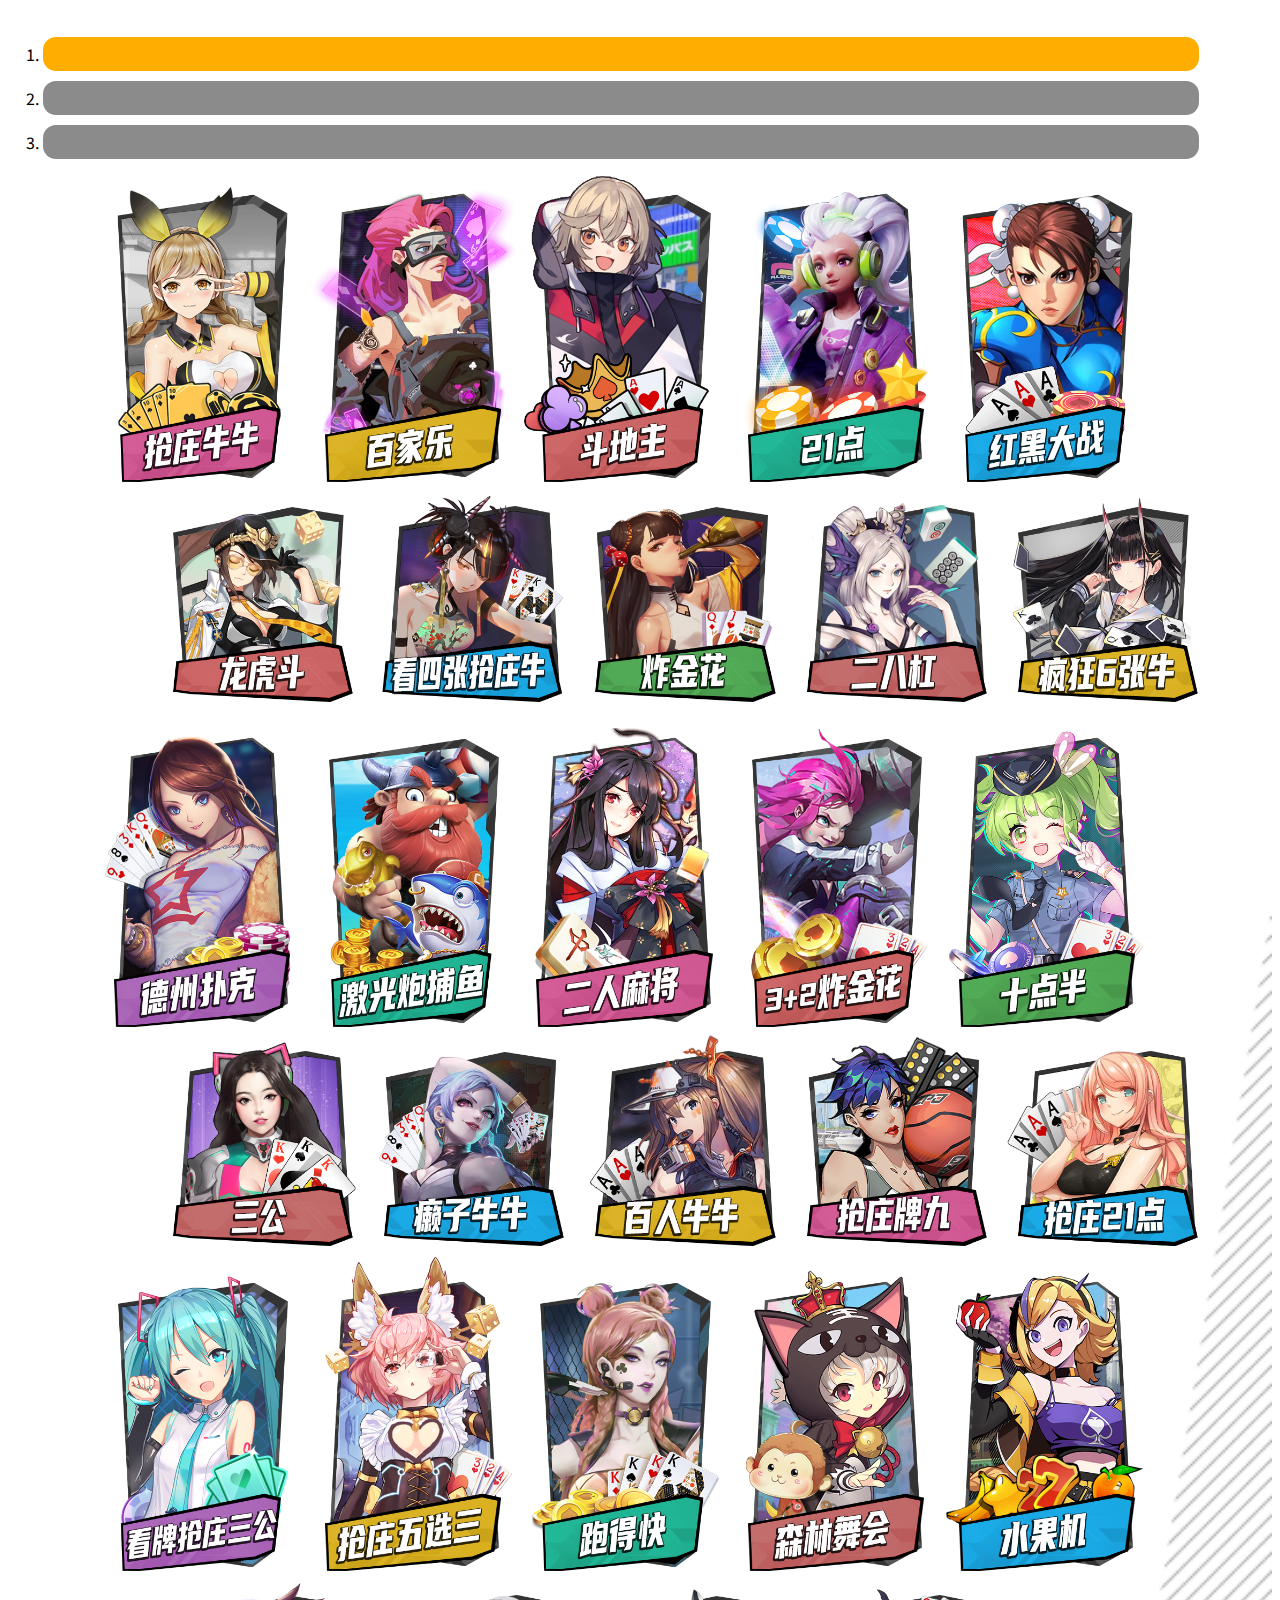
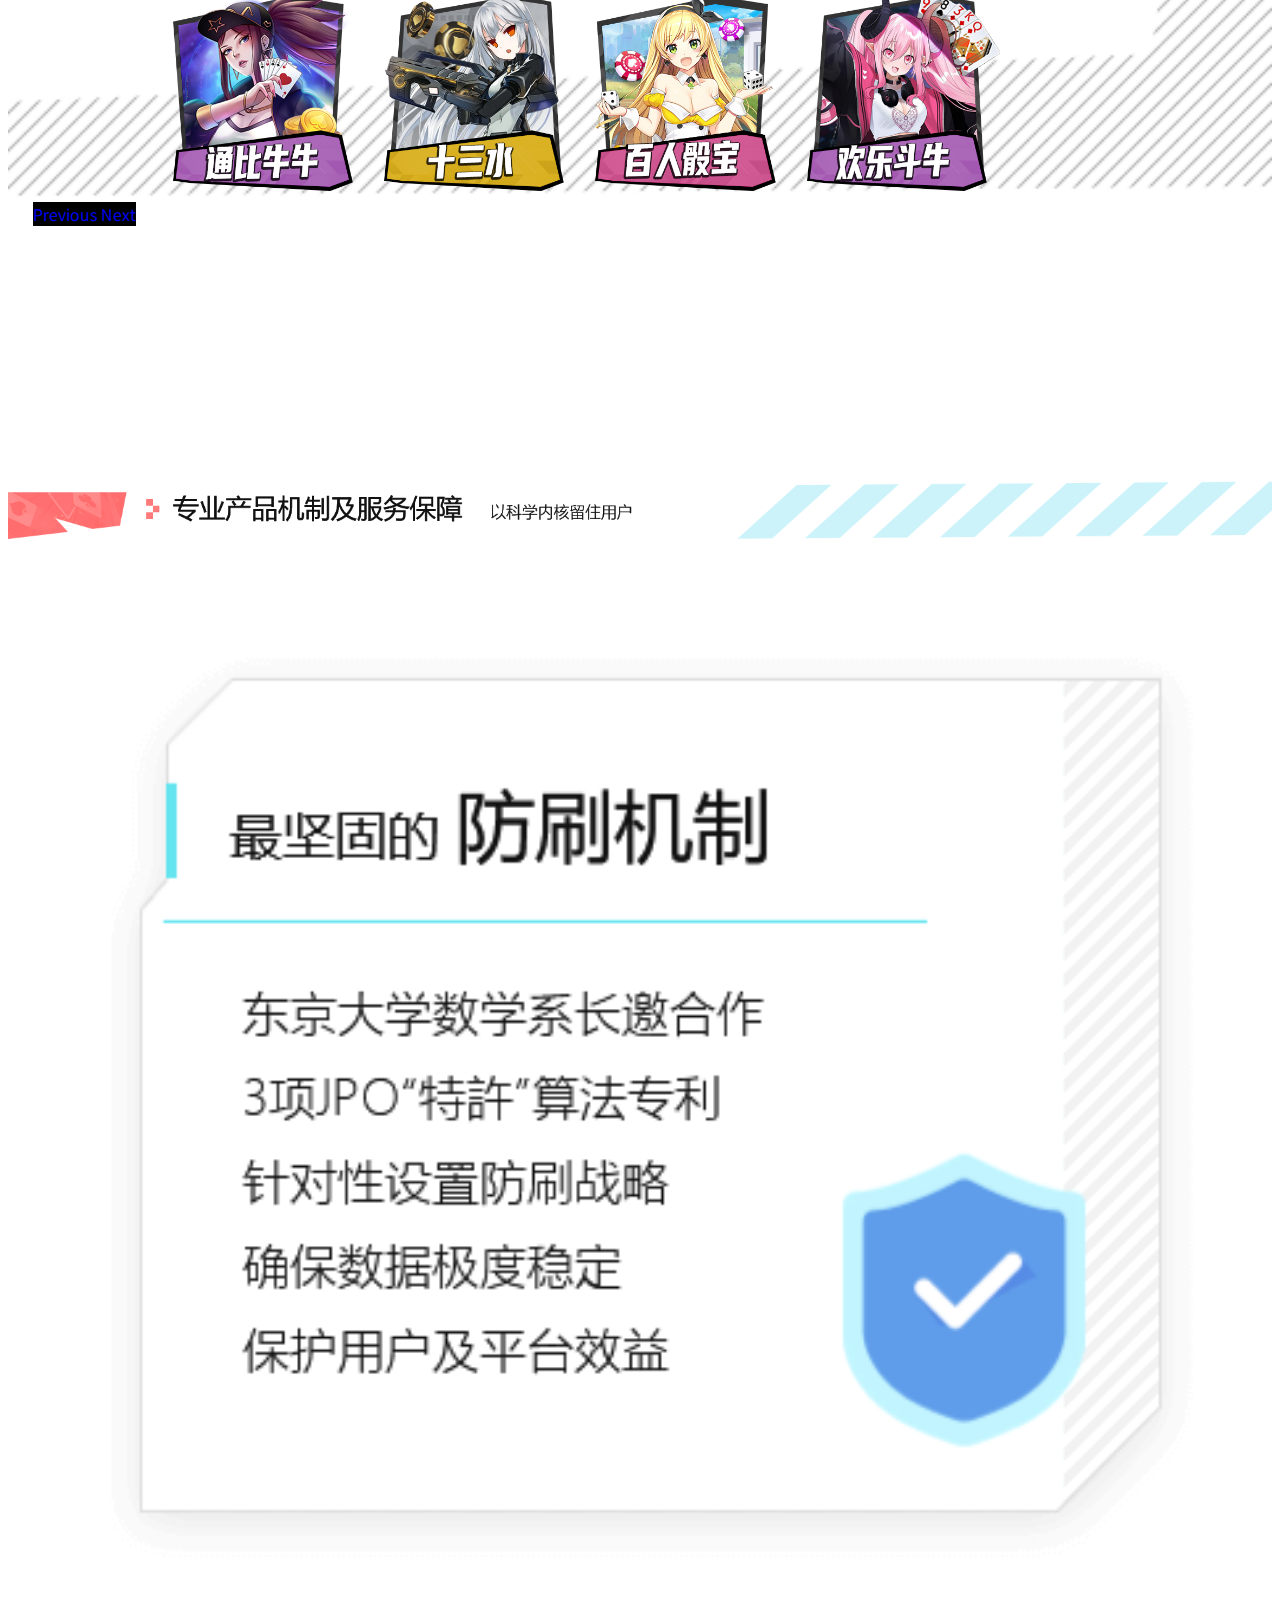
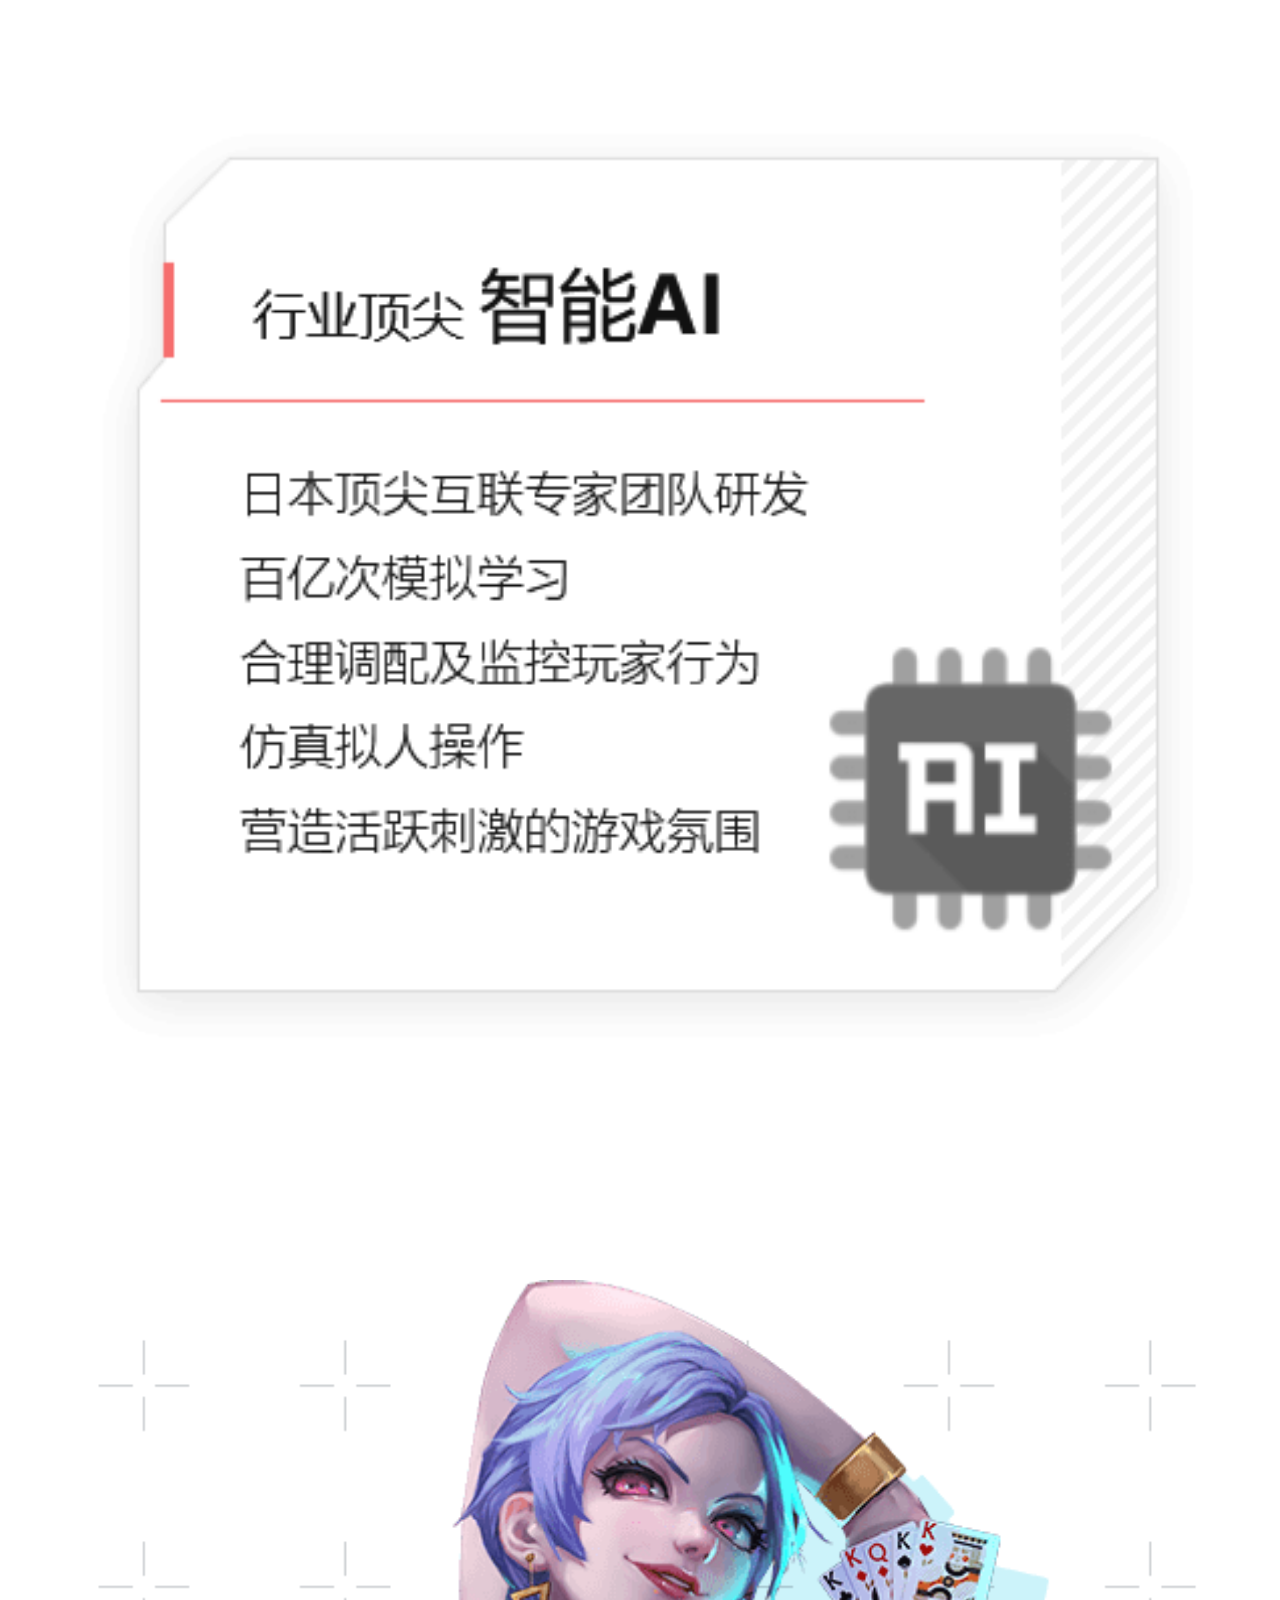
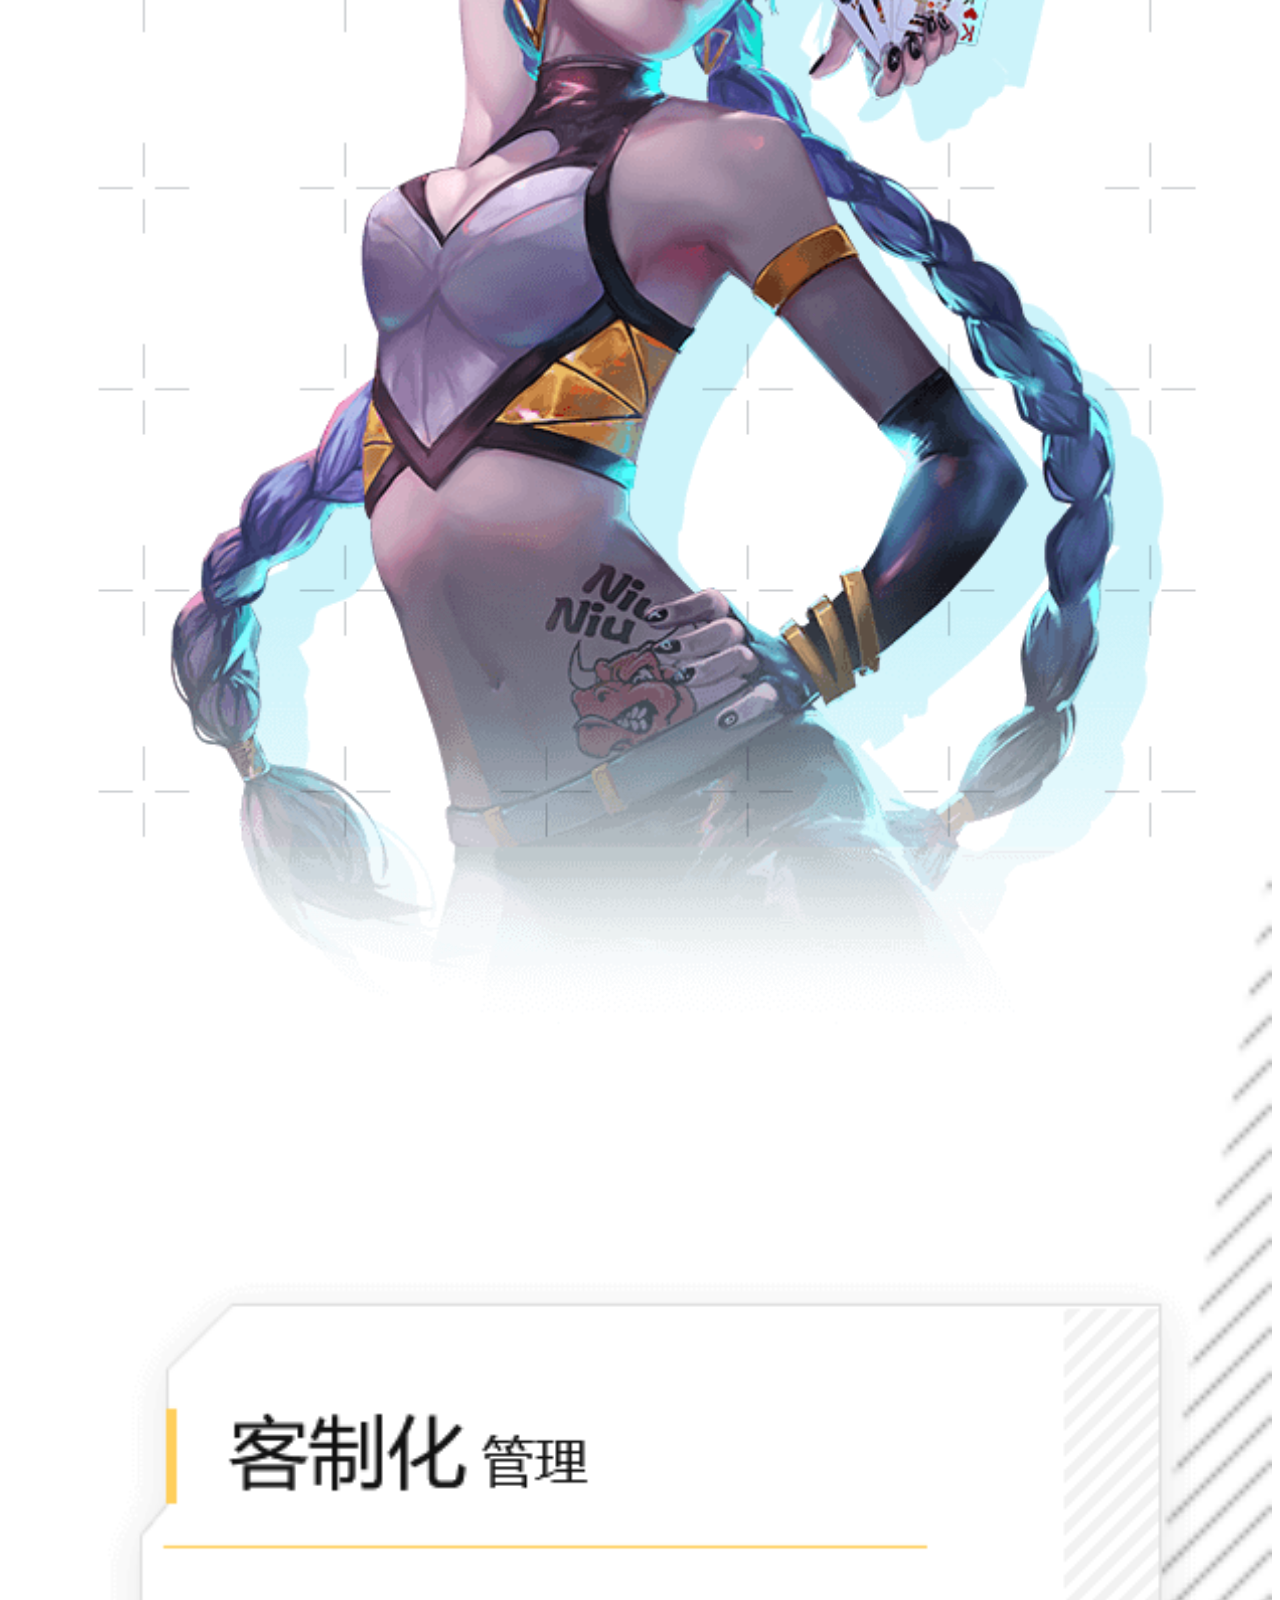
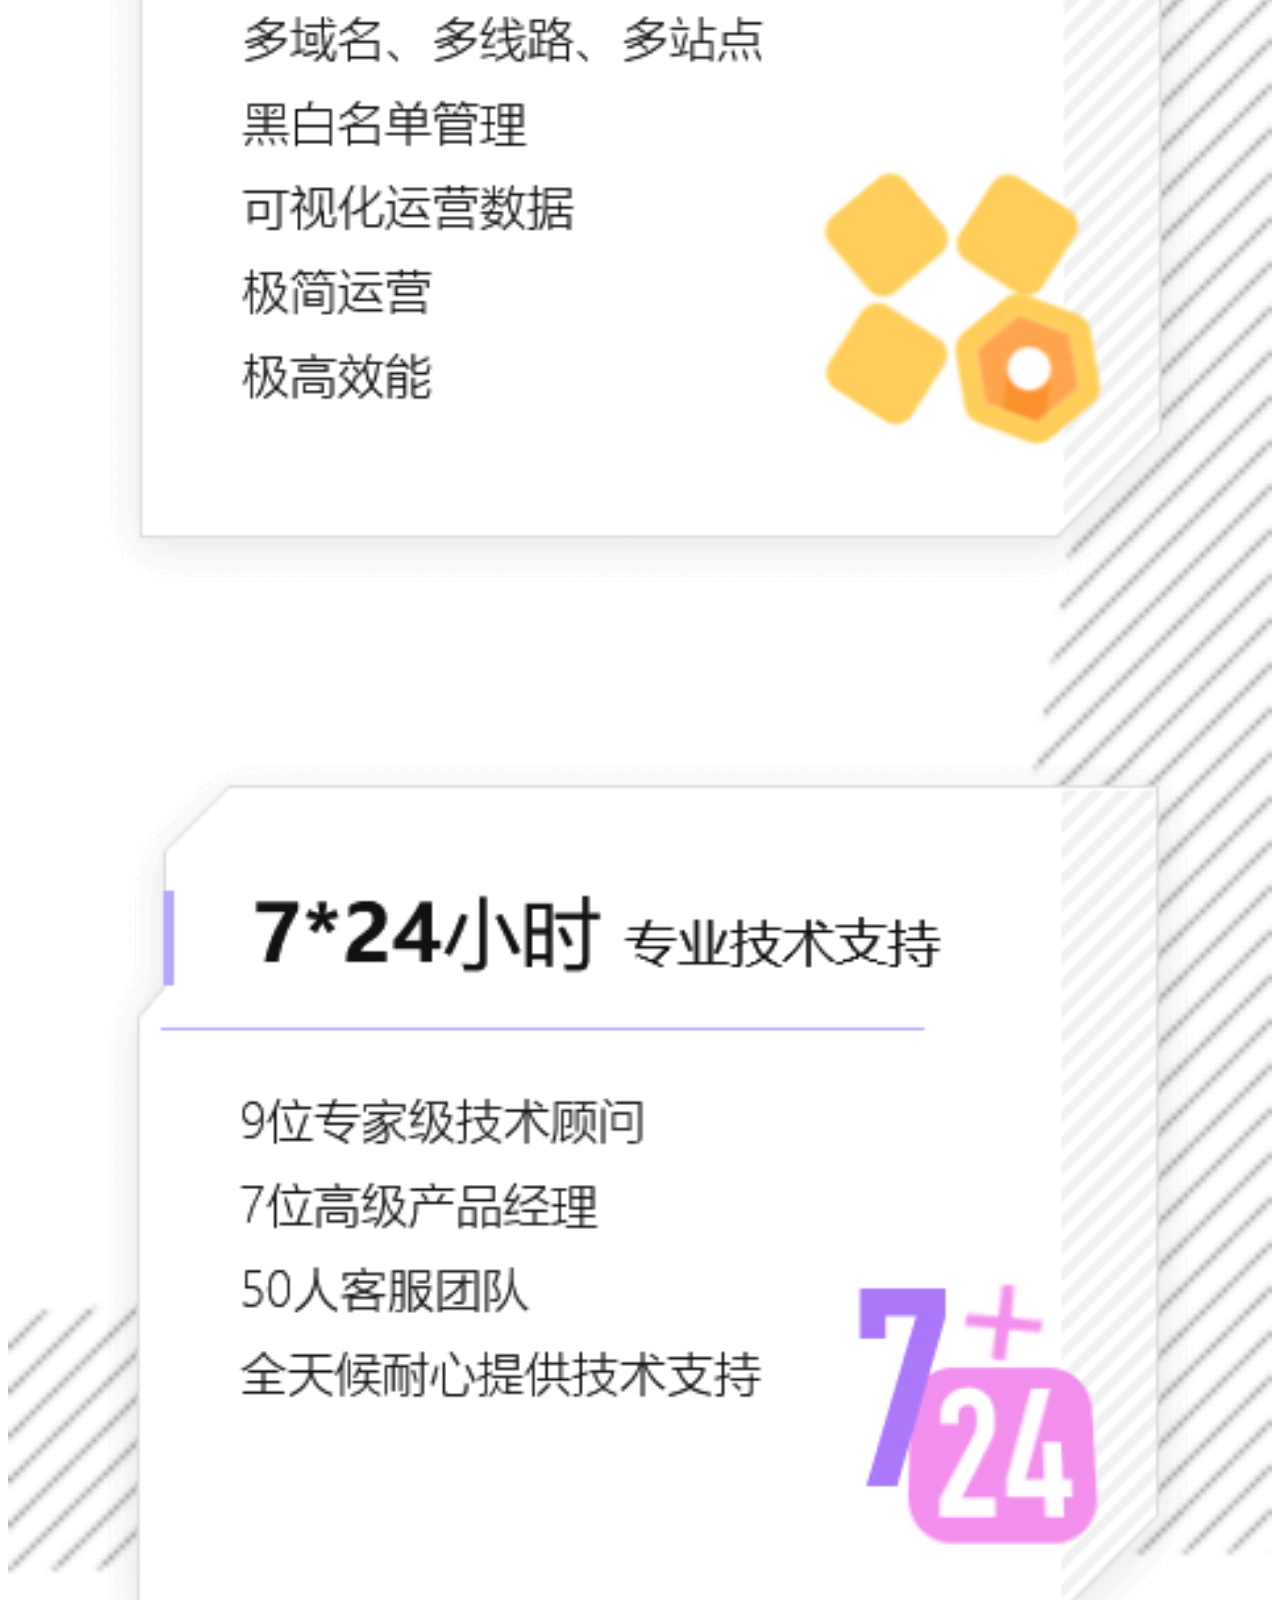
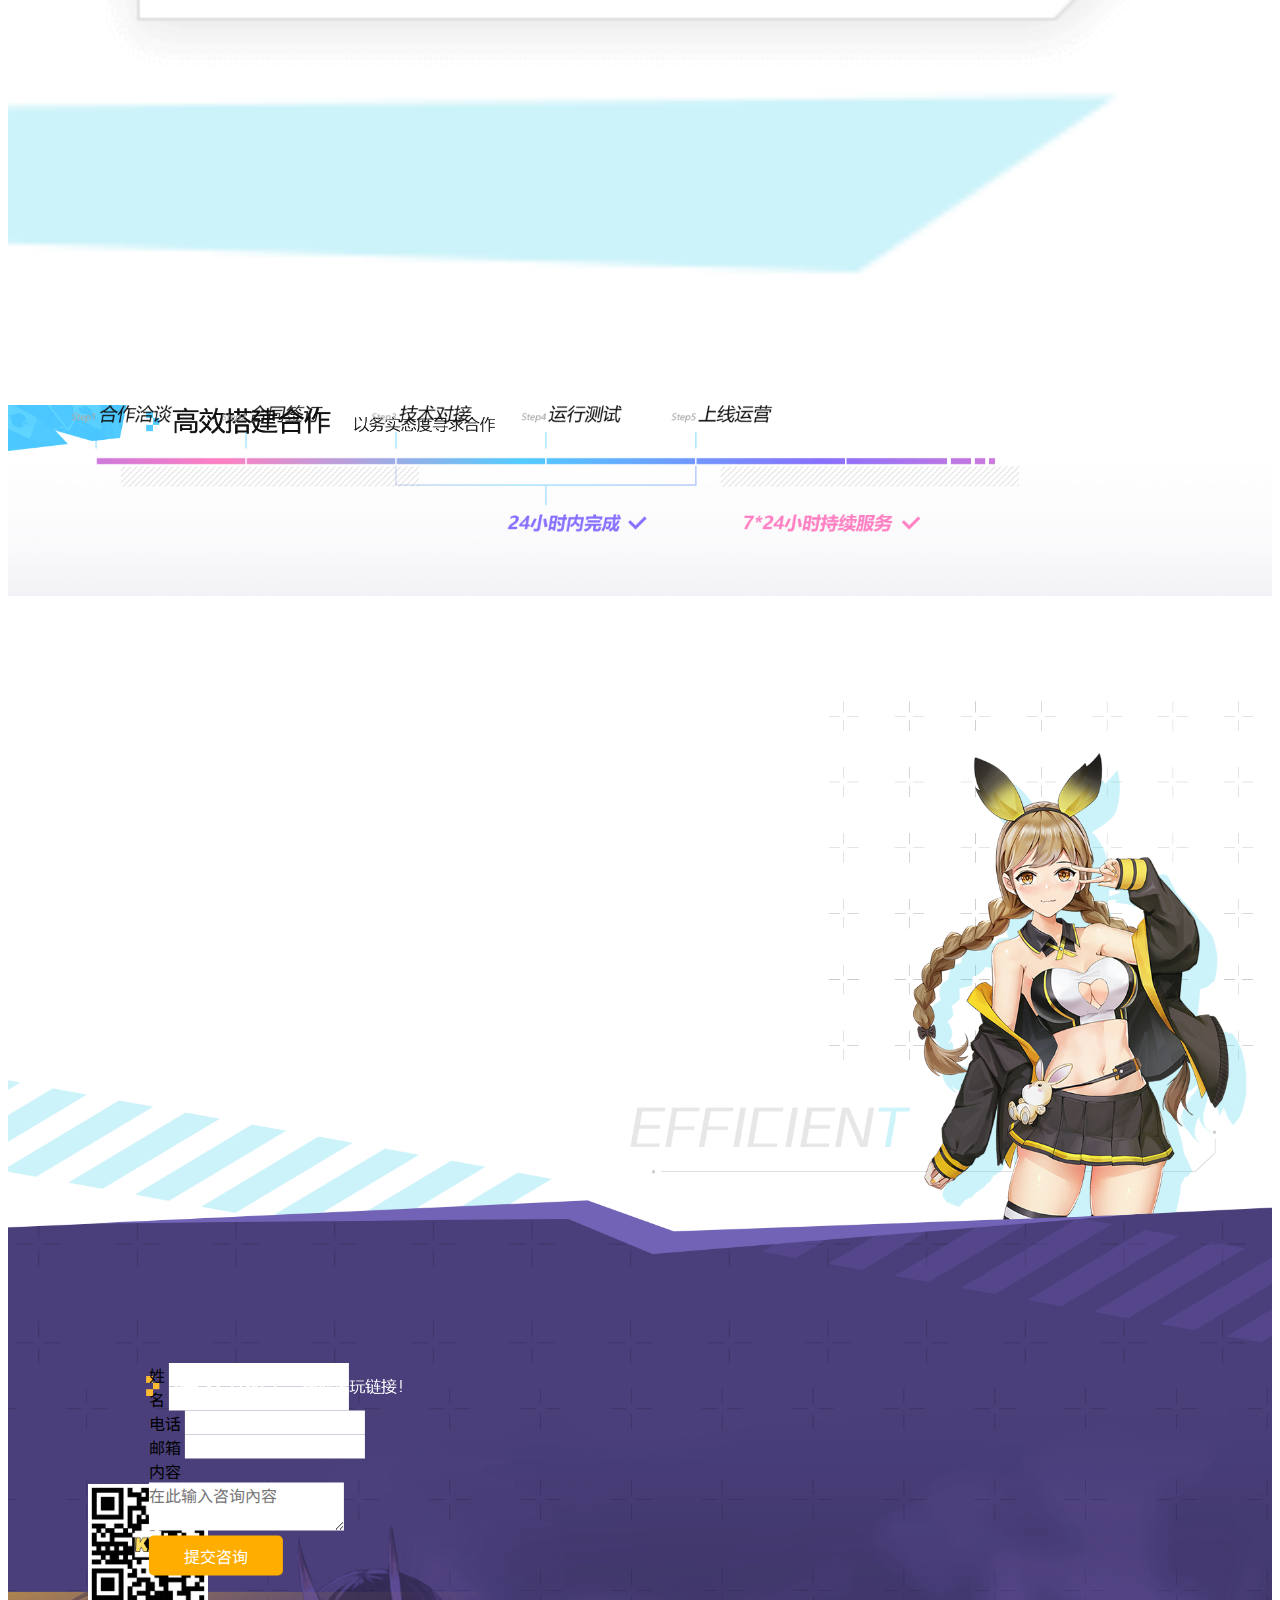
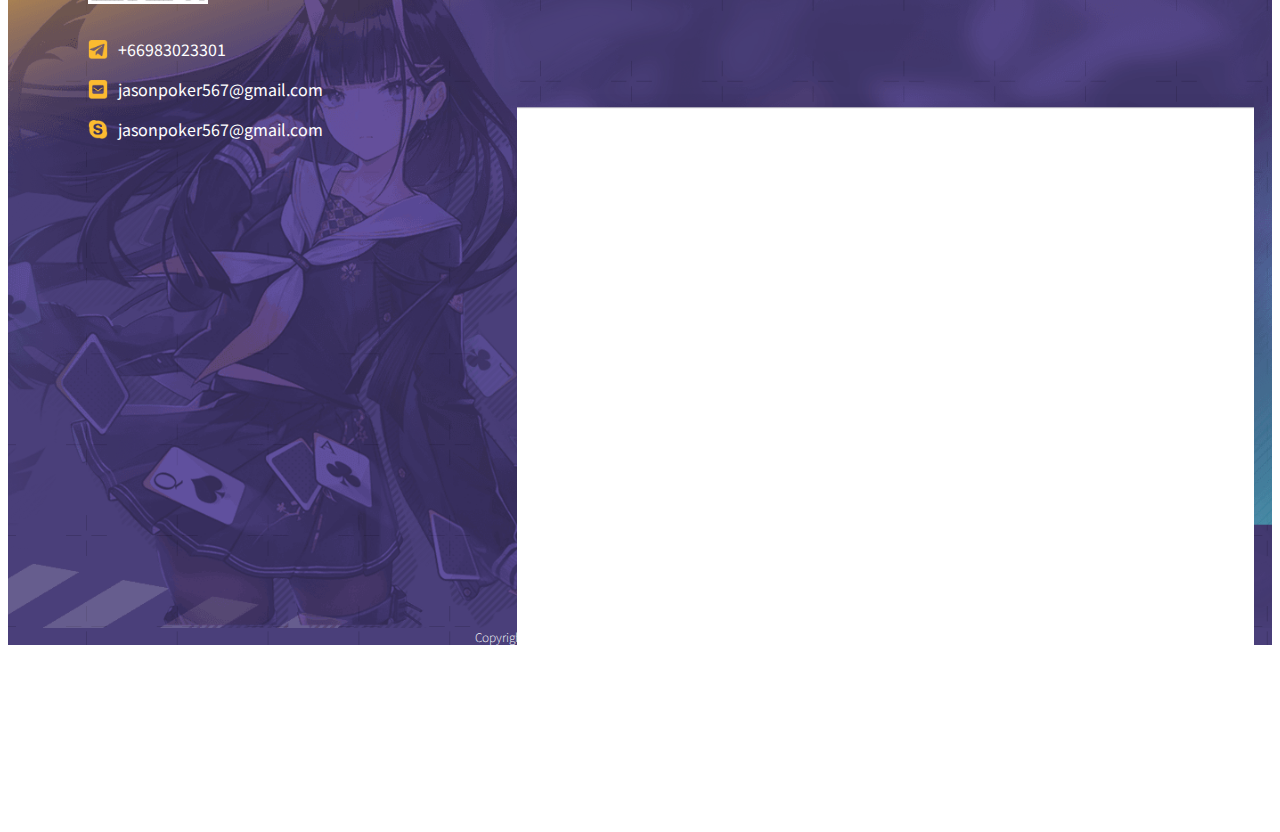
==== commit 018a21ca: "done" ====
--- a/index.html
+++ b/index.html
@@ -9,18 +9,56 @@
     <link rel="icon" href="images/kx_logo.ico" />
     <link rel="stylesheet" href="https://cdn.jsdelivr.net/npm/bootstrap@4.6.0/dist/css/bootstrap.min.css" integrity="sha384-B0vP5xmATw1+K9KRQjQERJvTumQW0nPEzvF6L/Z6nronJ3oUOFUFpCjEUQouq2+l" crossorigin="anonymous">
     <link rel="preconnect" href="https://fonts.gstatic.com" />
-    <link
-      href="https://fonts.googleapis.com/css2?family=Noto+Sans+SC:wght@100;300;400;500;700;900&display=swap"
-      rel="stylesheet"
-    />
+    <link href="https://fonts.googleapis.com/css2?family=Noto+Sans+SC:wght@100;300;400;500;700;900&display=swap" rel="stylesheet"/>
     <link href="https://unpkg.com/aos@2.3.1/dist/aos.css" rel="stylesheet">
-    <link
-    rel="stylesheet"
-    href="https://cdnjs.cloudflare.com/ajax/libs/animate.css/4.1.1/animate.min.css"
-  />
-  <!-- <link rel="stylesheet" href="dist/css/swiper-bundle.min.css"> -->
-  <link rel="stylesheet" href="css/all.css" />
-  <link rel="stylesheet" href="css/index.css" />
+    <link rel="stylesheet" href="https://cdnjs.cloudflare.com/ajax/libs/animate.css/4.1.1/animate.min.css"/>
+  	<!-- <link rel="stylesheet" href="dist/css/swiper-bundle.min.css"> -->
+  	<link rel="stylesheet" href="css/all.css" />
+  	<link rel="stylesheet" href="css/index.css" />
+  	<script type="text/javascript" src="./js/jquery.js"></script>
+		<script type="text/javascript">
+			$(document).ready(function(){
+			  $("form").submit(function(e){
+			    e.preventDefault();
+			    var name1 = $("#Name1").val();
+			    var name2 = $("#Name2").val();
+			    var phone = $("#phone").val();
+			    var email = $("#email").val();
+			    var info = $("#info").val();
+			    var alertStr = "";
+					if (name1 == '' && name2 == ''){
+						alertStr += "[姓或名]";
+					}
+					if ( phone == '' && email == ''){
+						alertStr += "[电话或邮箱]";
+					}
+					if( alertStr != '' ) {
+						alertStr += "必须填写";
+						alert( alertStr );
+						return;
+					}
+			    var geturl = '?s=9&lastName=' + name1 + '&firstName=' + name2 + '&phoneNumber=' + phone + '&email=' + email + '&content=' + info;
+			    //alert(geturl);
+					$.ajax({
+						type: 'GET',
+						url: 'https://loud.xsdhj27.com/statisticsHandle'+geturl,
+						cache:false , 
+						ifModified :true , 
+						error: function(xhr) {
+							alert('系统发生错误请通知相关单位');
+						},
+						success: function(response) {
+							alert('传送完成');
+							document.getElementById('buttom1').disabled=true;
+						}
+					});
+			  });
+			});
+
+			function submitopen(){
+				document.getElementById('buttom1').disabled=false;
+			}	
+		</script>
   </head>
   <body class="">
     <!-- Modal -->
@@ -754,57 +792,48 @@
                 <li class=" QR"><img src="images/QR.png" alt="" class="img_fluid QRcode"></li>
 
                 <ul class="d-flex flex-column pl-2 pr-2">
-                  <li class=" tg"><a class="contact_li" href="#" target="_blank"><img src="images/tg.png" class="contact_icon " alt=""><span class="white font5">+66983023301</span></a></li>
+                  <li class=" tg"><a class="contact_li" href="tg://resolve?domain=+66983023301" target="_blank"><img src="images/tg.png" class="contact_icon " alt=""><span class="white font5">+66983023301</span></a></li>
                   <li class=" mail"><a class="contact_li"  href="mailto:jasonpoker567@gmail.com" target="_blank"><img src="images/mail.png" class="contact_icon " alt=""><span class="white font5">jasonpoker567@gmail.com</span></a></li>
-                  <li class=" skype"><a class="contact_li"  href="#" target="_blank"><img src="images/skype.png"  class="contact_icon " alt=""><span class="white font5">jasonpoker567@gmail.com</span></a></li>
+                  <li class=" skype"><a class="contact_li"  href="skype:live:jasonpoker567@gmail.com?chat" target="_blank"><img src="images/skype.png"  class="contact_icon " alt=""><span class="white font5">jasonpoker567@gmail.com</span></a></li>
                   <!-- <li class=" twitter"><a class="contact_li"  href="#"><img src="images/twitter.png"  alt="" class="contact_icon " alt=""><span class="white font5">ieuithiio@gmail.com</span></a></li> -->
                 </ul>
               </ul>
               <div class="table position-relative">
                 <div class="table_content  position-absolute">
                   <p class="mb-4 white_space">如您需要咨询，请填写下面表格，我们将尽快与您联系：</p>
-                  <form>
+                  <form name="input" action="" method="Post">
                     <div class="form-row">
                       <div class="form-group col-md-6">
                         <label for="input">姓</label>
-                        <input type="text" class="form-control" id="inputEmail4" placeholder="">
+                        <input type="text" class="form-control" id="Name1" name="Name1" placeholder="">
                       </div>
                       <div class="form-group col-md-6">
                         <label for="input">名</label>
-                        <input type="text" class="form-control" id="inputPassword4" placeholder="">
+                        <input type="text" class="form-control" id="Name2" name="Name2" placeholder="">
                       </div>
                     </div>
                     <div class="form-group">
                       <label for="phone">电话</label>
-                      <input type="text" class="form-control" id="inputAddress" placeholder="">
+                      <input type="text" class="form-control" id="phone" name="phone" placeholder="" onchange="submitopen()">
                     </div>
                     <div class="form-group">
-                      <label class="font4" for="email">邮箱</label>
-                      <input type="email" class="y-contactUnderline form-control green" id="email" name="email" placeholder="">
+                      <label for="email">邮箱</label>
+                      <input type="email" class="y-contactUnderline form-control green" id="email" name="email" placeholder="" onchange="submitopen()">
                       <small id="emailHelp" class="form-text"></small>
                     </div>
                     <div class="form-group">
-                      <label class="font4" for="t-area">内容</label><br>
-                      <textarea textarea class="textarea form-control" id="t-area" name="t-area" placeholder="在此输入咨询內容"></textarea>
-                    </div>
-
-
+                      <label  for="t-area">内容</label><br>
+                      <textarea textarea class="textarea form-control" id="info" name="info" placeholder="在此输入咨询內容" onchange="submitopen()"></textarea>
+                    </div>
                     <div class="d-flex justify-content-center">
-                      <button type="submit" class="table_btn white">提交咨询</button>
-                    </div>
-
+                      <button type="submit" id="buttom1" class="table_btn white">提交咨询</button>
+                    </div>
                   </form>
-
               </div>
               <img src="images/table.png" alt="" class="img_fit">
             </div>
           </div>
-
-
         </div>
-
-
-
           <footer class="footer  white position-absolute">
             <p class="font_family font-weight-light font7 mb-0">Copyright <span id="footer_year"></span> All Rights Reserved. 凯旋棋牌版权所有</p> 
           </footer>
